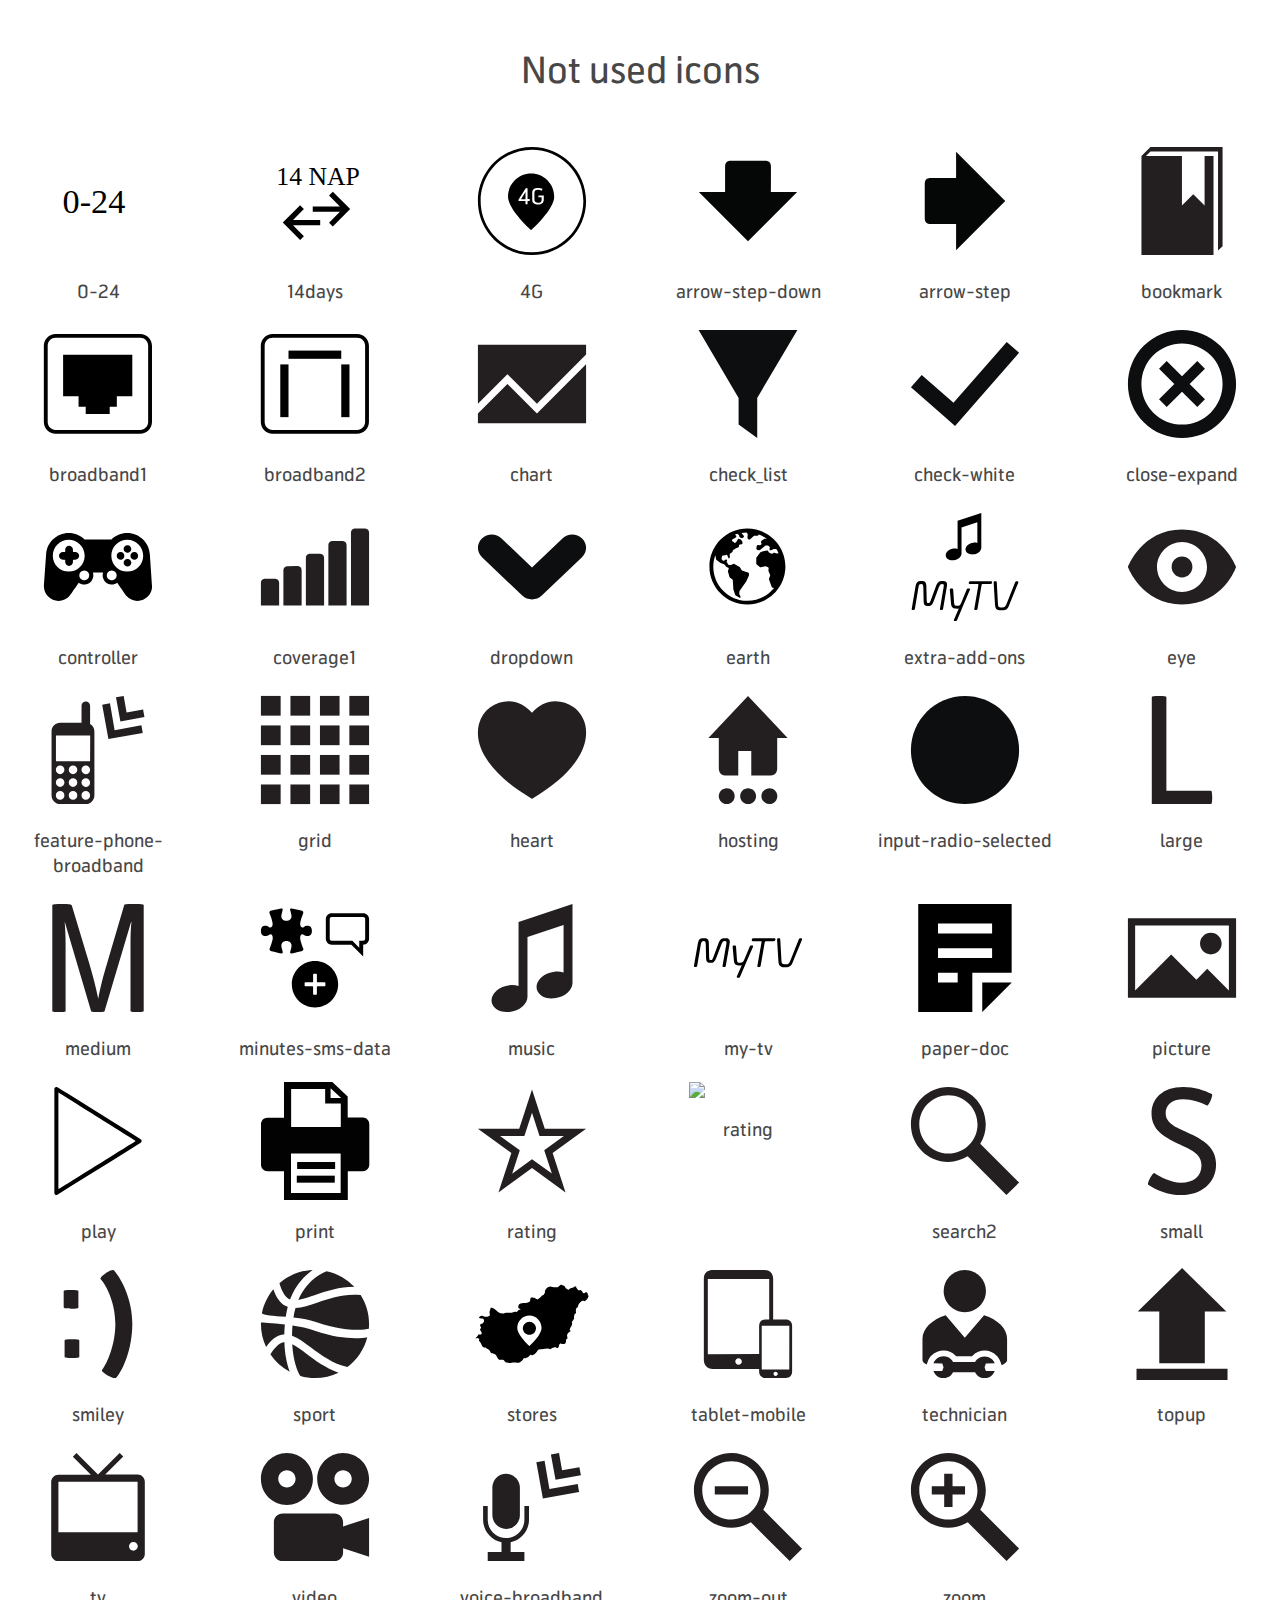
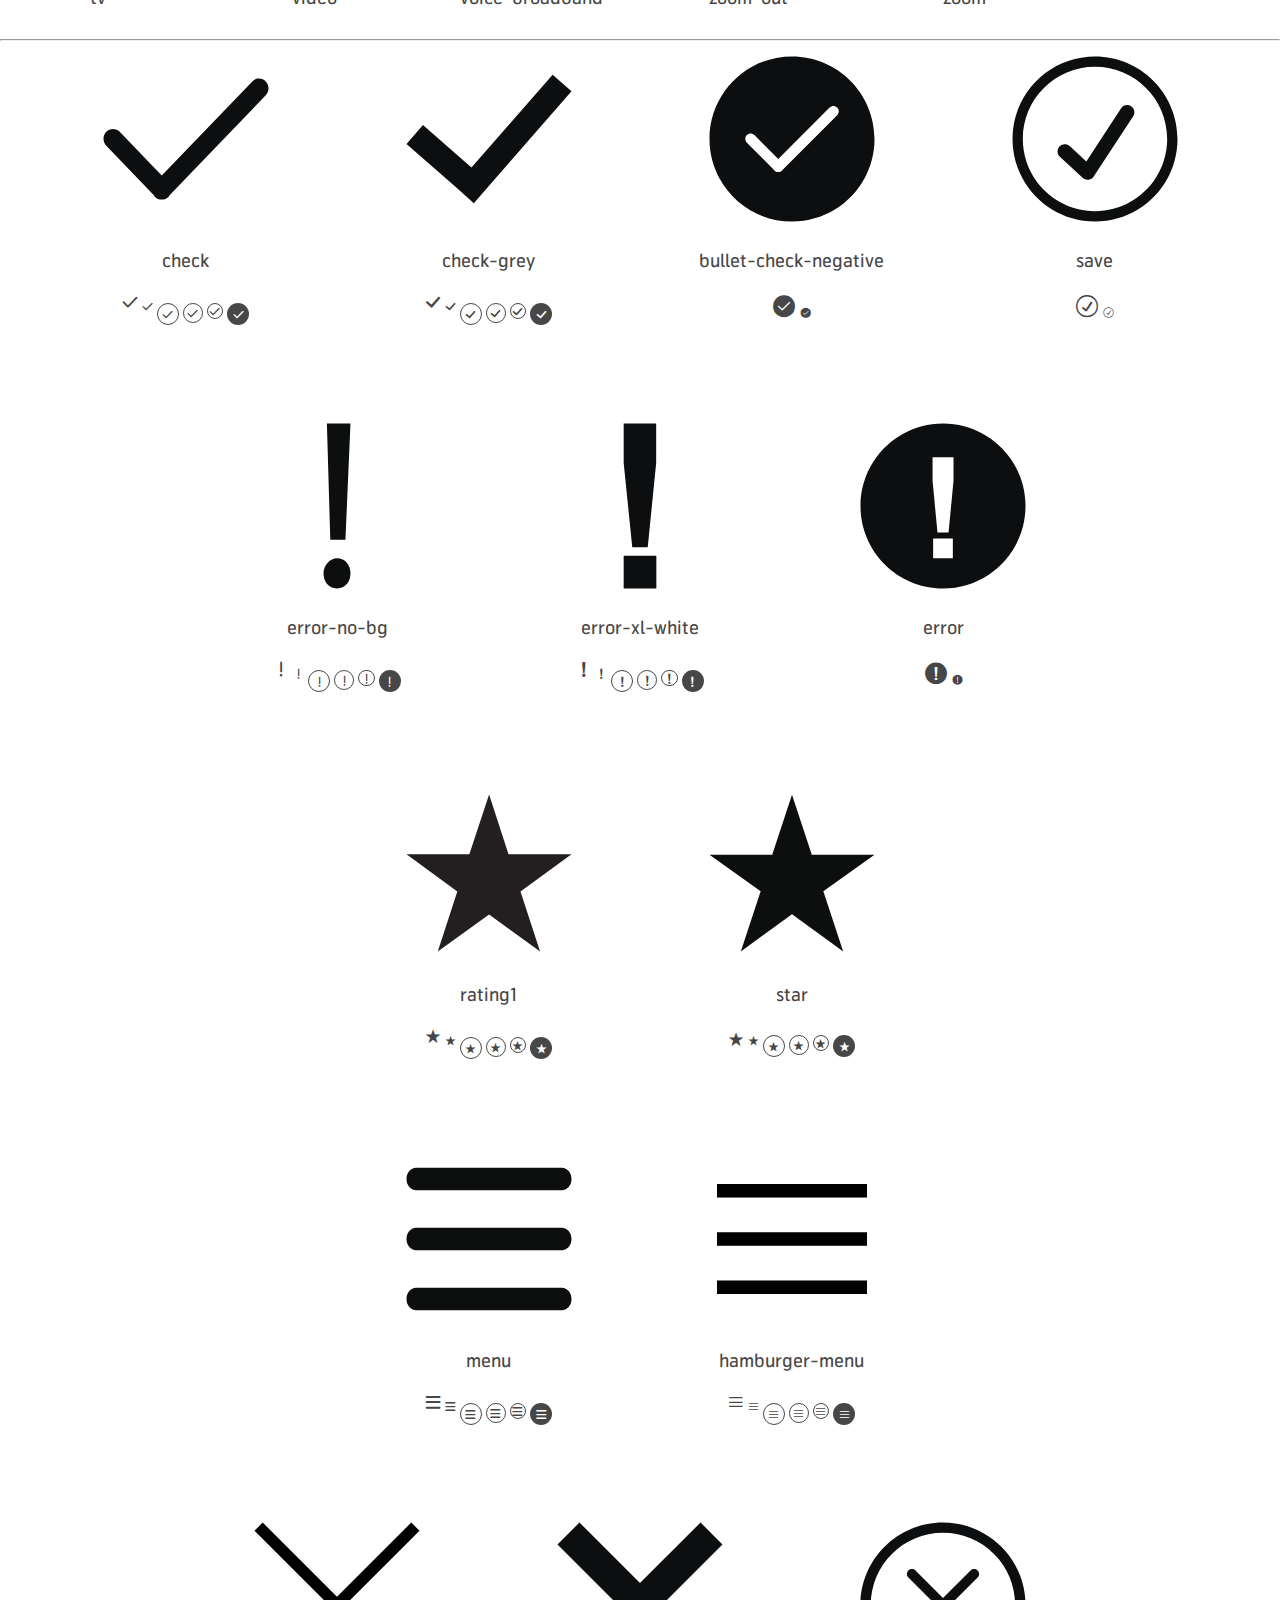
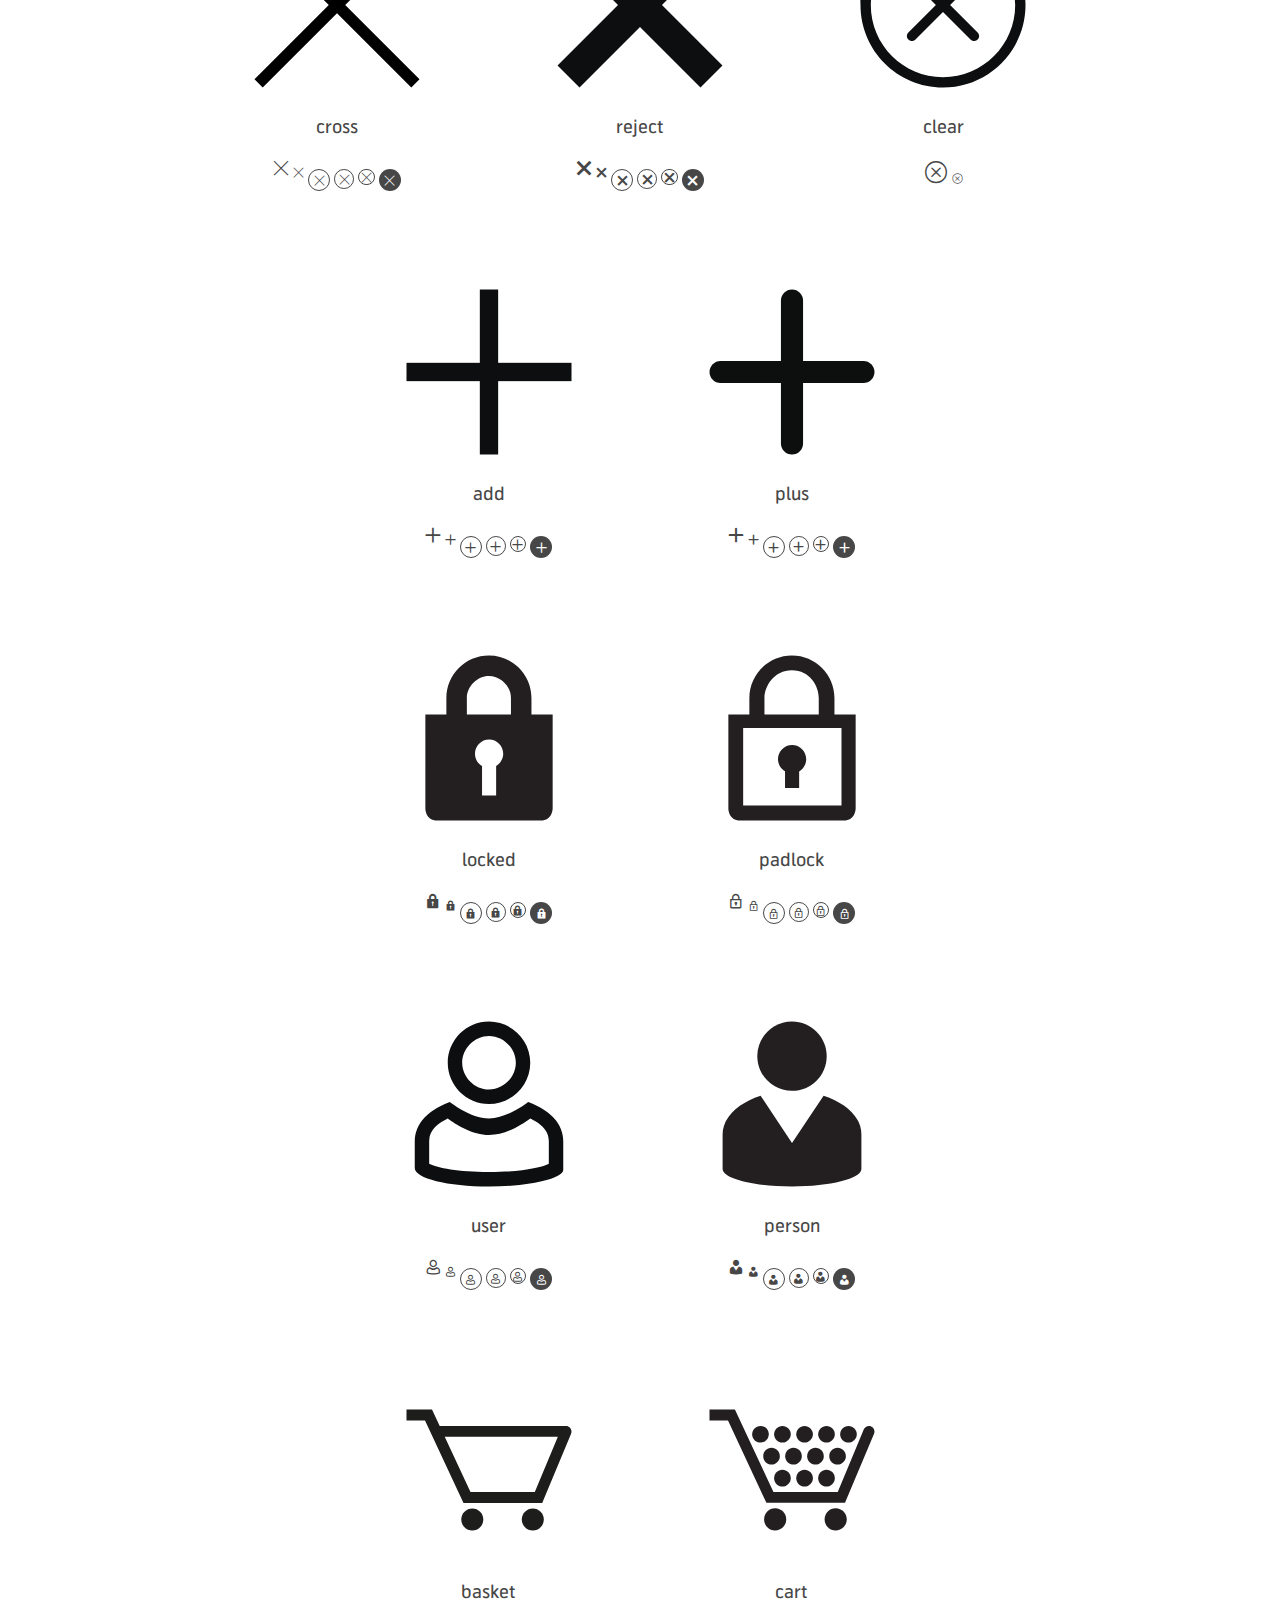
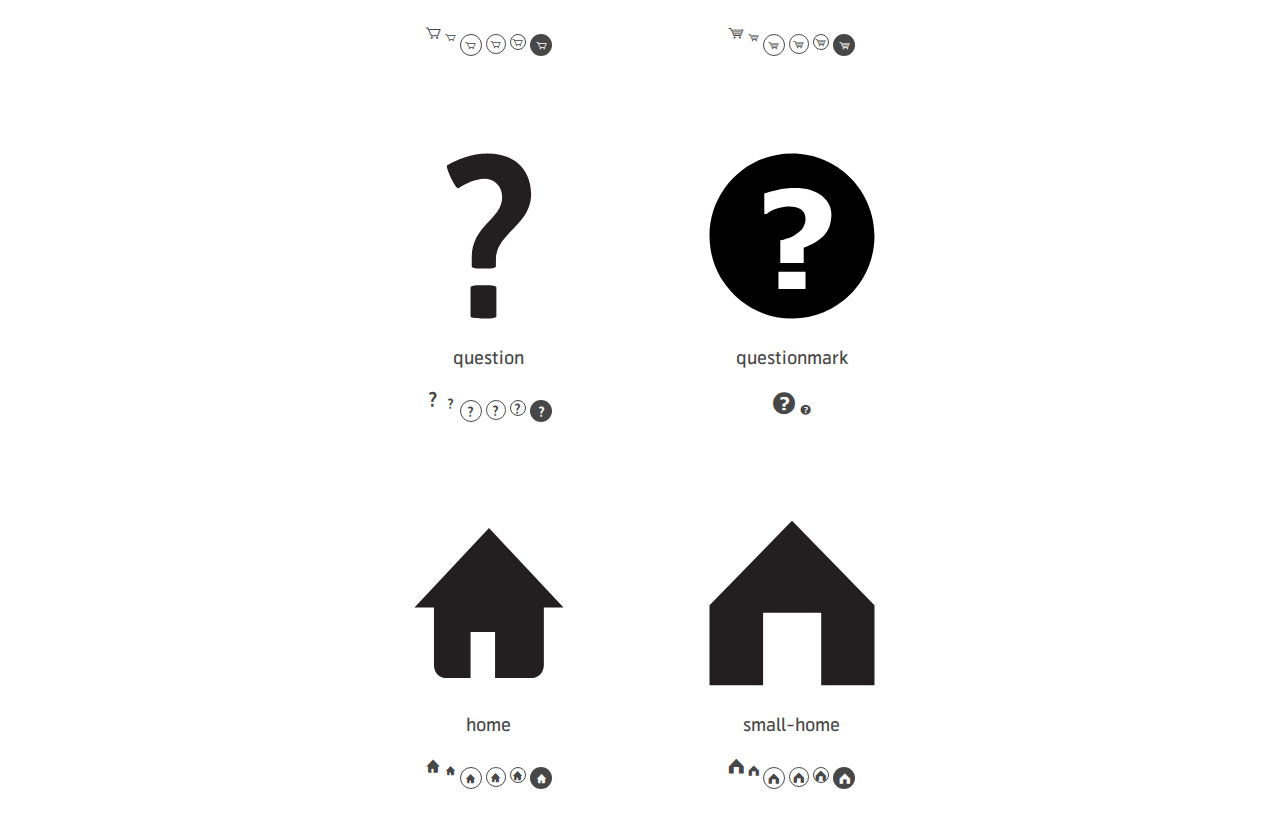
==== index.html @ a91705e6 "2" ====
<!DOCTYPE html>
<html>
<head>
	<meta http-equiv="Content-Type" content="text/html; charset=utf-8" />
	<title>icons</title>
	<meta name="viewport" content="width=device-width, initial-scale=1, maximum-scale=1, minimum-scale=1" />
	<link type="text/css" rel="stylesheet" href="css/main.css"/>
	<link type="text/css" rel="stylesheet" href="css/all.css"/>
</head>
<body class="icons-demo">
<h2 class="text--center leader--section trailer--section text-size--36">Not used icons</h2>
<div class="grid-row">
	<div class="col-md-2">
		<img src="legacy-icons/0-24.svg">
		<p>0-24</p>
	</div>
	<div class="col-md-2">
		<img src="legacy-icons/14days.svg">
		<p>14days</p>
	</div>
	<div class="col-md-2">
		<img src="legacy-icons/4G.svg">
		<p>4G</p>
	</div>
	<div class="col-md-2">
		<img src="legacy-icons/arrow-step-down.svg">
		<p>arrow-step-down</p>
	</div>
	<div class="col-md-2">
		<img src="legacy-icons/arrow-step.svg">
		<p>arrow-step</p>
	</div>
	<div class="col-md-2">
		<img src="legacy-icons/bookmark.svg">
		<p>bookmark</p>
	</div>
	<div class="col-md-2">
		<img src="legacy-icons/broadband1.svg">
		<p>broadband1</p>
	</div>
	<div class="col-md-2">
		<img src="legacy-icons/broadband2.svg">
		<p>broadband2</p>
	</div>
	<div class="col-md-2">
		<img src="legacy-icons/chart.svg">
		<p>chart</p>
	</div>
	<div class="col-md-2">
		<img src="legacy-icons/check_list.svg">
		<p>check_list</p>
	</div>
	<div class="col-md-2">
		<img src="legacy-icons/check-white.svg">
		<p>check-white</p>
	</div>
	<div class="col-md-2">
		<img src="legacy-icons/close-expand.svg">
		<p>close-expand</p>
	</div>
	<div class="col-md-2">
		<img src="legacy-icons/controller.svg">
		<p>controller</p>
	</div>
	<div class="col-md-2">
		<img src="legacy-icons/coverage1.svg">
		<p>coverage1</p>
	</div>
	<div class="col-md-2">
		<img src="legacy-icons/dropdown.svg">
		<p>dropdown</p>
	</div>
	<div class="col-md-2">
		<img src="legacy-icons/earth.svg">
		<p>earth</p>
	</div>
	<div class="col-md-2">
		<img src="legacy-icons/extra-add-ons.svg">
		<p>extra-add-ons</p>
	</div>
	<div class="col-md-2">
		<img src="legacy-icons/eye.svg">
		<p>eye</p>
	</div>
	<div class="col-md-2">
		<img src="legacy-icons/feature-phone-broadband.svg">
		<p>feature-phone-broadband</p>
	</div>
	<div class="col-md-2">
		<img src="legacy-icons/grid.svg">
		<p>grid</p>
	</div>
	<div class="col-md-2">
		<img src="legacy-icons/heart.svg">
		<p>heart</p>
	</div>
	<div class="col-md-2">
		<img src="legacy-icons/hosting.svg">
		<p>hosting</p>
	</div>
	<div class="col-md-2">
		<img src="legacy-icons/input-radio-selected.svg">
		<p>input-radio-selected</p>
	</div>
	<div class="col-md-2">
		<img src="legacy-icons/large.svg">
		<p>large</p>
	</div>
	<div class="col-md-2">
		<img src="legacy-icons/medium.svg">
		<p>medium</p>
	</div>
	<div class="col-md-2">
		<img src="legacy-icons/minutes-sms-data.svg">
		<p>minutes-sms-data</p>
	</div>
	<div class="col-md-2">
		<img src="legacy-icons/music.svg">
		<p>music</p>
	</div>
	<div class="col-md-2">
		<img src="legacy-icons/my-tv.svg">
		<p>my-tv</p>
	</div>
	<div class="col-md-2">
		<img src="legacy-icons/paper-doc.svg">
		<p>paper-doc</p>
	</div>
	<div class="col-md-2">
		<img src="legacy-icons/picture.svg">
		<p>picture</p>
	</div>
	<div class="col-md-2">
		<img src="legacy-icons/play.svg">
		<p>play</p>
	</div>
	<div class="col-md-2">
		<img src="legacy-icons/print.svg">
		<p>print</p>
	</div>
	<div class="col-md-2">
		<img src="legacy-icons/rating.svg">
		<p>rating</p>
	</div>
	<div class="col-md-2">
		<img src="legacy-icons/rating1.svg">
		<p>rating</p>
	</div>
	<div class="col-md-2">
		<img src="legacy-icons/search2.svg">
		<p>search2</p>
	</div>
	<div class="col-md-2">
		<img src="legacy-icons/small.svg">
		<p>small</p>
	</div>
	<div class="col-md-2">
		<img src="legacy-icons/smiley.svg">
		<p>smiley</p>
	</div>
	<div class="col-md-2">
		<img src="legacy-icons/sport.svg">
		<p>sport</p>
	</div>
	<div class="col-md-2">
		<img src="legacy-icons/stores.svg">
		<p>stores</p>
	</div>
	<div class="col-md-2">
		<img src="legacy-icons/tablet-mobile.svg">
		<p>tablet-mobile</p>
	</div>
	<div class="col-md-2">
		<img src="legacy-icons/technician.svg">
		<p>technician</p>
	</div>
	<div class="col-md-2">
		<img src="legacy-icons/topup.svg">
		<p>topup</p>
	</div>
	<div class="col-md-2">
		<img src="legacy-icons/tv.svg">
		<p>tv</p>
	</div>
	<div class="col-md-2">
		<img src="legacy-icons/video.svg">
		<p>video</p>
	</div>
	<div class="col-md-2">
		<img src="legacy-icons/voice-broadband.svg">
		<p>voice-broadband</p>
	</div>
	<div class="col-md-2">
		<img src="legacy-icons/zoom-out.svg">
		<p>zoom-out</p>
	</div>
	<div class="col-md-2">
		<img src="legacy-icons/zoom.svg">
		<p>zoom</p>
	</div>
</div>
</div>
<hr>
	<div class="row">
		<div class="col">
			<img src="images/check.svg">
			<p>check</p>
			<p>
				<span class="icon icon-check text-size--16 trailer--small inline-block"></span>
				<span class="icon icon-check text-size--11 trailer--small inline-block"></span>
				<span class="icon icon-check circle-outline border-width-1 circle-outline text-size--11 trailer--small inline-block"></span>
				<span class="icon icon-check circle-outline border-width-1 circle-outline--middle text-size--11 trailer--small inline-block"></span>
				<span class="icon icon-check circle-outline border-width-1 circle-outline--small text-size--11 trailer--small inline-block"></span>
				<span class="icon icon-check gray-dark circle-background color-white text-size--11 trailer--small inline-block"></span>
			</p>
		</div>
		<div class="col">
			<img src="images/check-grey.svg">
			<p>check-grey</p>
			<p>
				<span class="icon icon-check-grey text-size--16 trailer--small inline-block"></span>
				<span class="icon icon-check-grey text-size--11 trailer--small inline-block"></span>
				<span class="icon icon-check-grey circle-outline border-width-1 circle-outline text-size--11 trailer--small inline-block"></span>
				<span class="icon icon-check-grey circle-outline border-width-1 circle-outline--middle text-size--11 trailer--small inline-block"></span>
				<span class="icon icon-check-grey circle-outline border-width-1 circle-outline--small text-size--11 trailer--small inline-block"></span>
				<span class="icon icon-check-grey gray-dark circle-background color-white text-size--11 trailer--small inline-block"></span>
			</p>
		</div>
		<div class="col">
			<img src="images/bullet-check-negative.svg">
			<p>bullet-check-negative</p>
			<p>
				<span class="icon icon-bullet-check-negative text-size--24 trailer--small inline-block"></span>
				<span class="icon icon-bullet-check-negative text-size--11 trailer--small inline-block"></span>
			</p>
		</div>
		<div class="col">
			<img src="images/save.svg">
			<p>save</p>
			<p>
				<span class="icon icon-save text-size--24 trailer--small inline-block"></span>
				<span class="icon icon-save text-size--11 trailer--small inline-block"></span>
			</p>
		</div>
	</div>
	<div class="row">
		<div class="col">
			<img src="images/error-no-bg.svg">
			<p>error-no-bg</p>
			<p>
				<span class="icon icon-error-no-bg text-size--16 trailer--small inline-block"></span>
				<span class="icon icon-error-no-bg text-size--11 trailer--small inline-block"></span>
				<span class="icon icon-error-no-bg circle-outline border-width-1 circle-outline text-size--11 trailer--small inline-block"></span>
				<span class="icon icon-error-no-bg circle-outline border-width-1 circle-outline--middle text-size--11 trailer--small inline-block"></span>
				<span class="icon icon-error-no-bg circle-outline border-width-1 circle-outline--small text-size--11 trailer--small inline-block"></span>
				<span class="icon icon-error-no-bg gray-dark circle-background color-white text-size--11 trailer--small inline-block"></span>
			</p>
		</div>
		<div class="col">
			<img src="images/error-xl-white.svg">
			<p>error-xl-white</p>
			<p>
				<span class="icon icon-error-xl-white text-size--16 trailer--small inline-block"></span>
				<span class="icon icon-error-xl-white text-size--11 trailer--small inline-block"></span>
				<span class="icon icon-error-xl-white circle-outline border-width-1 circle-outline text-size--11 trailer--small inline-block"></span>
				<span class="icon icon-error-xl-white circle-outline border-width-1 circle-outline--middle text-size--11 trailer--small inline-block"></span>
				<span class="icon icon-error-xl-white circle-outline border-width-1 circle-outline--small text-size--11 trailer--small inline-block"></span>
				<span class="icon icon-error-xl-white gray-dark circle-background color-white text-size--11 trailer--small inline-block"></span>
			</p>
		</div>
		<div class="col">
			<img src="images/error.svg">
			<p>error</p>
			<p>
				<span class="icon icon-error text-size--24 trailer--small inline-block"></span>
				<span class="icon icon-error text-size--11 trailer--small inline-block"></span>
			</p>
		</div>
	</div>
	<div class="row">
		<div class="col">
			<img src="images/rating1.svg">
			<p>rating1</p>
			<p>
				<span class="icon icon-rating1 text-size--16 trailer--small inline-block"></span>
				<span class="icon icon-rating1 text-size--11 trailer--small inline-block"></span>
				<span class="icon icon-rating1 circle-outline border-width-1 circle-outline text-size--11 trailer--small inline-block"></span>
				<span class="icon icon-rating1 circle-outline border-width-1 circle-outline--middle text-size--11 trailer--small inline-block"></span>
				<span class="icon icon-rating1 circle-outline border-width-1 circle-outline--small text-size--11 trailer--small inline-block"></span>
				<span class="icon icon-rating1 gray-dark circle-background color-white text-size--11 trailer--small inline-block"></span>
			</p>
		</div>
		<div class="col">
			<img src="images/star.svg">
			<p>star</p>
			<p>
				<span class="icon icon-star text-size--16 trailer--small inline-block"></span>
				<span class="icon icon-star text-size--11 trailer--small inline-block"></span>
				<span class="icon icon-star circle-outline border-width-1 circle-outline text-size--11 trailer--small inline-block"></span>
				<span class="icon icon-star circle-outline border-width-1 circle-outline--middle text-size--11 trailer--small inline-block"></span>
				<span class="icon icon-star circle-outline border-width-1 circle-outline--small text-size--11 trailer--small inline-block"></span>
				<span class="icon icon-star gray-dark circle-background color-white text-size--11 trailer--small inline-block"></span>
			</p>
		</div>
	</div>
	<div class="row">
		<div class="col">
			<img src="images/menu.svg">
			<p>menu</p>
			<p>
				<span class="icon icon-menu text-size--16 trailer--small inline-block"></span>
				<span class="icon icon-menu text-size--11 trailer--small inline-block"></span>
				<span class="icon icon-menu circle-outline border-width-1 circle-outline text-size--11 trailer--small inline-block"></span>
				<span class="icon icon-menu circle-outline border-width-1 circle-outline--middle text-size--11 trailer--small inline-block"></span>
				<span class="icon icon-menu circle-outline border-width-1 circle-outline--small text-size--11 trailer--small inline-block"></span>
				<span class="icon icon-menu gray-dark circle-background color-white text-size--11 trailer--small inline-block"></span>
			</p>
		</div>
		<div class="col">
			<img src="images/hamburger-menu.svg">
			<p>hamburger-menu</p>
			<p>
				<span class="icon icon-hamburger-menu text-size--16 trailer--small inline-block"></span>
				<span class="icon icon-hamburger-menu text-size--11 trailer--small inline-block"></span>
				<span class="icon icon-hamburger-menu circle-outline border-width-1 circle-outline text-size--11 trailer--small inline-block"></span>
				<span class="icon icon-hamburger-menu circle-outline border-width-1 circle-outline--middle text-size--11 trailer--small inline-block"></span>
				<span class="icon icon-hamburger-menu circle-outline border-width-1 circle-outline--small text-size--11 trailer--small inline-block"></span>
				<span class="icon icon-hamburger-menu gray-dark circle-background color-white text-size--11 trailer--small inline-block"></span>
			</p>
		</div>
	</div>
	<div class="row">
		<div class="col">
			<img src="images/close-cross.svg">
			<p>cross</p>
			<p>
				<span class="icon icon-close-cross text-size--16 trailer--small inline-block"></span>
				<span class="icon icon-close-cross text-size--11 trailer--small inline-block"></span>
				<span class="icon icon-close-cross circle-outline border-width-1 circle-outline text-size--11 trailer--small inline-block"></span>
				<span class="icon icon-close-cross circle-outline border-width-1 circle-outline--middle text-size--11 trailer--small inline-block"></span>
				<span class="icon icon-close-cross circle-outline border-width-1 circle-outline--small text-size--11 trailer--small inline-block"></span>
				<span class="icon icon-close-cross gray-dark circle-background color-white text-size--11 trailer--small inline-block"></span>
			</p>
		</div>
		<div class="col">
			<img src="images/reject.svg">
			<p>reject </p>
			<p>
				<span class="icon icon-reject text-size--16 trailer--small inline-block"></span>
				<span class="icon icon-reject text-size--11 trailer--small inline-block"></span>
				<span class="icon icon-reject circle-outline border-width-1 circle-outline text-size--11 trailer--small inline-block"></span>
				<span class="icon icon-reject circle-outline border-width-1 circle-outline--middle text-size--11 trailer--small inline-block"></span>
				<span class="icon icon-reject circle-outline border-width-1 circle-outline--small text-size--11 trailer--small inline-block"></span>
				<span class="icon icon-reject gray-dark circle-background color-white text-size--11 trailer--small inline-block"></span>
			</p>
		</div>
		<div class="col">
			<img src="images/clear.svg">
			<p>clear</p>
			<p>
				<span class="icon icon-clear text-size--24 trailer--small inline-block"></span>
				<span class="icon icon-clear text-size--11 trailer--small inline-block"></span>
			</p>
		</div>
	</div>
	<div class="row">
		<div class="col">
			<img src="images/add.svg">
			<p>add</p>
			<p>
				<span class="icon icon-add text-size--16 trailer--small inline-block"></span>
				<span class="icon icon-add text-size--11 trailer--small inline-block"></span>
				<span class="icon icon-add circle-outline border-width-1 circle-outline text-size--11 trailer--small inline-block"></span>
				<span class="icon icon-add circle-outline border-width-1 circle-outline--middle text-size--11 trailer--small inline-block"></span>
				<span class="icon icon-add circle-outline border-width-1 circle-outline--small text-size--11 trailer--small inline-block"></span>
				<span class="icon icon-add gray-dark circle-background color-white text-size--11 trailer--small inline-block"></span>
			</p>
		</div>
		<div class="col">
			<img src="images/plus.svg">
			<p>plus</p>
			<p>
				<span class="icon icon-plus text-size--16 trailer--small inline-block"></span>
				<span class="icon icon-plus text-size--11 trailer--small inline-block"></span>
				<span class="icon icon-plus circle-outline border-width-1 circle-outline text-size--11 trailer--small inline-block"></span>
				<span class="icon icon-plus circle-outline border-width-1 circle-outline--middle text-size--11 trailer--small inline-block"></span>
				<span class="icon icon-plus circle-outline border-width-1 circle-outline--small text-size--11 trailer--small inline-block"></span>
				<span class="icon icon-plus gray-dark circle-background color-white text-size--11 trailer--small inline-block"></span>
			</p>
		</div>
	</div>
	<div class="row">
		<div class="col">
			<img src="images/locked.svg">
			<p>locked</p>
			<p>
				<span class="icon icon-locked text-size--16 trailer--small inline-block"></span>
				<span class="icon icon-locked text-size--11 trailer--small inline-block"></span>
				<span class="icon icon-locked circle-outline border-width-1 circle-outline text-size--11 trailer--small inline-block"></span>
				<span class="icon icon-locked circle-outline border-width-1 circle-outline--middle text-size--11 trailer--small inline-block"></span>
				<span class="icon icon-locked circle-outline border-width-1 circle-outline--small text-size--11 trailer--small inline-block"></span>
				<span class="icon icon-locked gray-dark circle-background color-white text-size--11 trailer--small inline-block"></span>
			</p>
		</div>
		<div class="col">
			<img src="images/padlock.svg">
			<p>padlock</p>
			<p>
				<span class="icon icon-padlock text-size--16 trailer--small inline-block"></span>
				<span class="icon icon-padlock text-size--11 trailer--small inline-block"></span>
				<span class="icon icon-padlock circle-outline border-width-1 circle-outline text-size--11 trailer--small inline-block"></span>
				<span class="icon icon-padlock circle-outline border-width-1 circle-outline--middle text-size--11 trailer--small inline-block"></span>
				<span class="icon icon-padlock circle-outline border-width-1 circle-outline--small text-size--11 trailer--small inline-block"></span>
				<span class="icon icon-padlock gray-dark circle-background color-white text-size--11 trailer--small inline-block"></span>
			</p>
		</div>
	</div>
	<div class="row">
		<div class="col">
			<img src="images/user.svg">
			<p>user</p>
			<p>
				<span class="icon icon-user text-size--16 trailer--small inline-block"></span>
				<span class="icon icon-user text-size--11 trailer--small inline-block"></span>
				<span class="icon icon-user circle-outline border-width-1 circle-outline text-size--11 trailer--small inline-block"></span>
				<span class="icon icon-user circle-outline border-width-1 circle-outline--middle text-size--11 trailer--small inline-block"></span>
				<span class="icon icon-user circle-outline border-width-1 circle-outline--small text-size--11 trailer--small inline-block"></span>
				<span class="icon icon-user gray-dark circle-background color-white text-size--11 trailer--small inline-block"></span>
			</p>
		</div>
		<div class="col">
			<img src="images/person.svg">
			<p>person</p>
			<p>
				<span class="icon icon-person text-size--16 trailer--small inline-block"></span>
				<span class="icon icon-person text-size--11 trailer--small inline-block"></span>
				<span class="icon icon-person circle-outline border-width-1 circle-outline text-size--11 trailer--small inline-block"></span>
				<span class="icon icon-person circle-outline border-width-1 circle-outline--middle text-size--11 trailer--small inline-block"></span>
				<span class="icon icon-person circle-outline border-width-1 circle-outline--small text-size--11 trailer--small inline-block"></span>
				<span class="icon icon-person gray-dark circle-background color-white text-size--11 trailer--small inline-block"></span>
			</p>
		</div>
	</div>
	<div class="row">
		<div class="col">
			<img src="images/basket.svg">
			<p>basket</p>
			<p>
				<span class="icon icon-basket text-size--16 trailer--small inline-block"></span>
				<span class="icon icon-basket text-size--11 trailer--small inline-block"></span>
				<span class="icon icon-basket circle-outline border-width-1 circle-outline text-size--11 trailer--small inline-block"></span>
				<span class="icon icon-basket circle-outline border-width-1 circle-outline--middle text-size--11 trailer--small inline-block"></span>
				<span class="icon icon-basket circle-outline border-width-1 circle-outline--small text-size--11 trailer--small inline-block"></span>
				<span class="icon icon-basket gray-dark circle-background color-white text-size--11 trailer--small inline-block"></span>
			</p>
		</div>
		<div class="col">
			<img src="images/cart.svg">
			<p>cart</p>
			<p>
				<span class="icon icon-cart text-size--16 trailer--small inline-block"></span>
				<span class="icon icon-cart text-size--11 trailer--small inline-block"></span>
				<span class="icon icon-cart circle-outline border-width-1 circle-outline text-size--11 trailer--small inline-block"></span>
				<span class="icon icon-cart circle-outline border-width-1 circle-outline--middle text-size--11 trailer--small inline-block"></span>
				<span class="icon icon-cart circle-outline border-width-1 circle-outline--small text-size--11 trailer--small inline-block"></span>
				<span class="icon icon-cart gray-dark circle-background color-white text-size--11 trailer--small inline-block"></span>
			</p>
		</div>
	</div>
	<div class="row">
		<div class="col">
			<img src="images/question.svg">
			<p>question</p>
			<p>
				<span class="icon icon-question text-size--16 trailer--small inline-block"></span>
				<span class="icon icon-question text-size--11 trailer--small inline-block"></span>
				<span class="icon icon-question circle-outline border-width-1 circle-outline text-size--11 trailer--small inline-block"></span>
				<span class="icon icon-question circle-outline border-width-1 circle-outline--middle text-size--11 trailer--small inline-block"></span>
				<span class="icon icon-question circle-outline border-width-1 circle-outline--small text-size--11 trailer--small inline-block"></span>
				<span class="icon icon-question gray-dark circle-background color-white text-size--11 trailer--small inline-block"></span>
			</p>
		</div>
		<div class="col">
			<img src="images/questionmark.svg">
			<p>questionmark</p>
			<p>
				<span class="icon icon-questionmark text-size--24 trailer--small inline-block"></span>
				<span class="icon icon-questionmark text-size--11 trailer--small inline-block"></span>
			</p>
		</div>
	</div>
	<div class="row">
		<div class="col">
			<img src="images/home.svg">
			<p>home</p>
			<p>
				<span class="icon icon-home text-size--16 trailer--small inline-block"></span>
				<span class="icon icon-home text-size--11 trailer--small inline-block"></span>
				<span class="icon icon-home circle-outline border-width-1 circle-outline text-size--11 trailer--small inline-block"></span>
				<span class="icon icon-home circle-outline border-width-1 circle-outline--middle text-size--11 trailer--small inline-block"></span>
				<span class="icon icon-home circle-outline border-width-1 circle-outline--small text-size--11 trailer--small inline-block"></span>
				<span class="icon icon-home gray-dark circle-background color-white text-size--11 trailer--small inline-block"></span>
			</p>
		</div>
		<div class="col">
			<img src="images/small-home.svg">
			<p>small-home</p>
			<p>
				<span class="icon icon-small-home text-size--16 trailer--small inline-block"></span>
				<span class="icon icon-small-home text-size--11 trailer--small inline-block"></span>
				<span class="icon icon-small-home circle-outline border-width-1 circle-outline text-size--11 trailer--small inline-block"></span>
				<span class="icon icon-small-home circle-outline border-width-1 circle-outline--middle text-size--11 trailer--small inline-block"></span>
				<span class="icon icon-small-home circle-outline border-width-1 circle-outline--small text-size--11 trailer--small inline-block"></span>
				<span class="icon icon-small-home gray-dark circle-background color-white text-size--11 trailer--small inline-block"></span>
			</p>
		</div>
	</div>
	<div class="container">


</body>
</html>
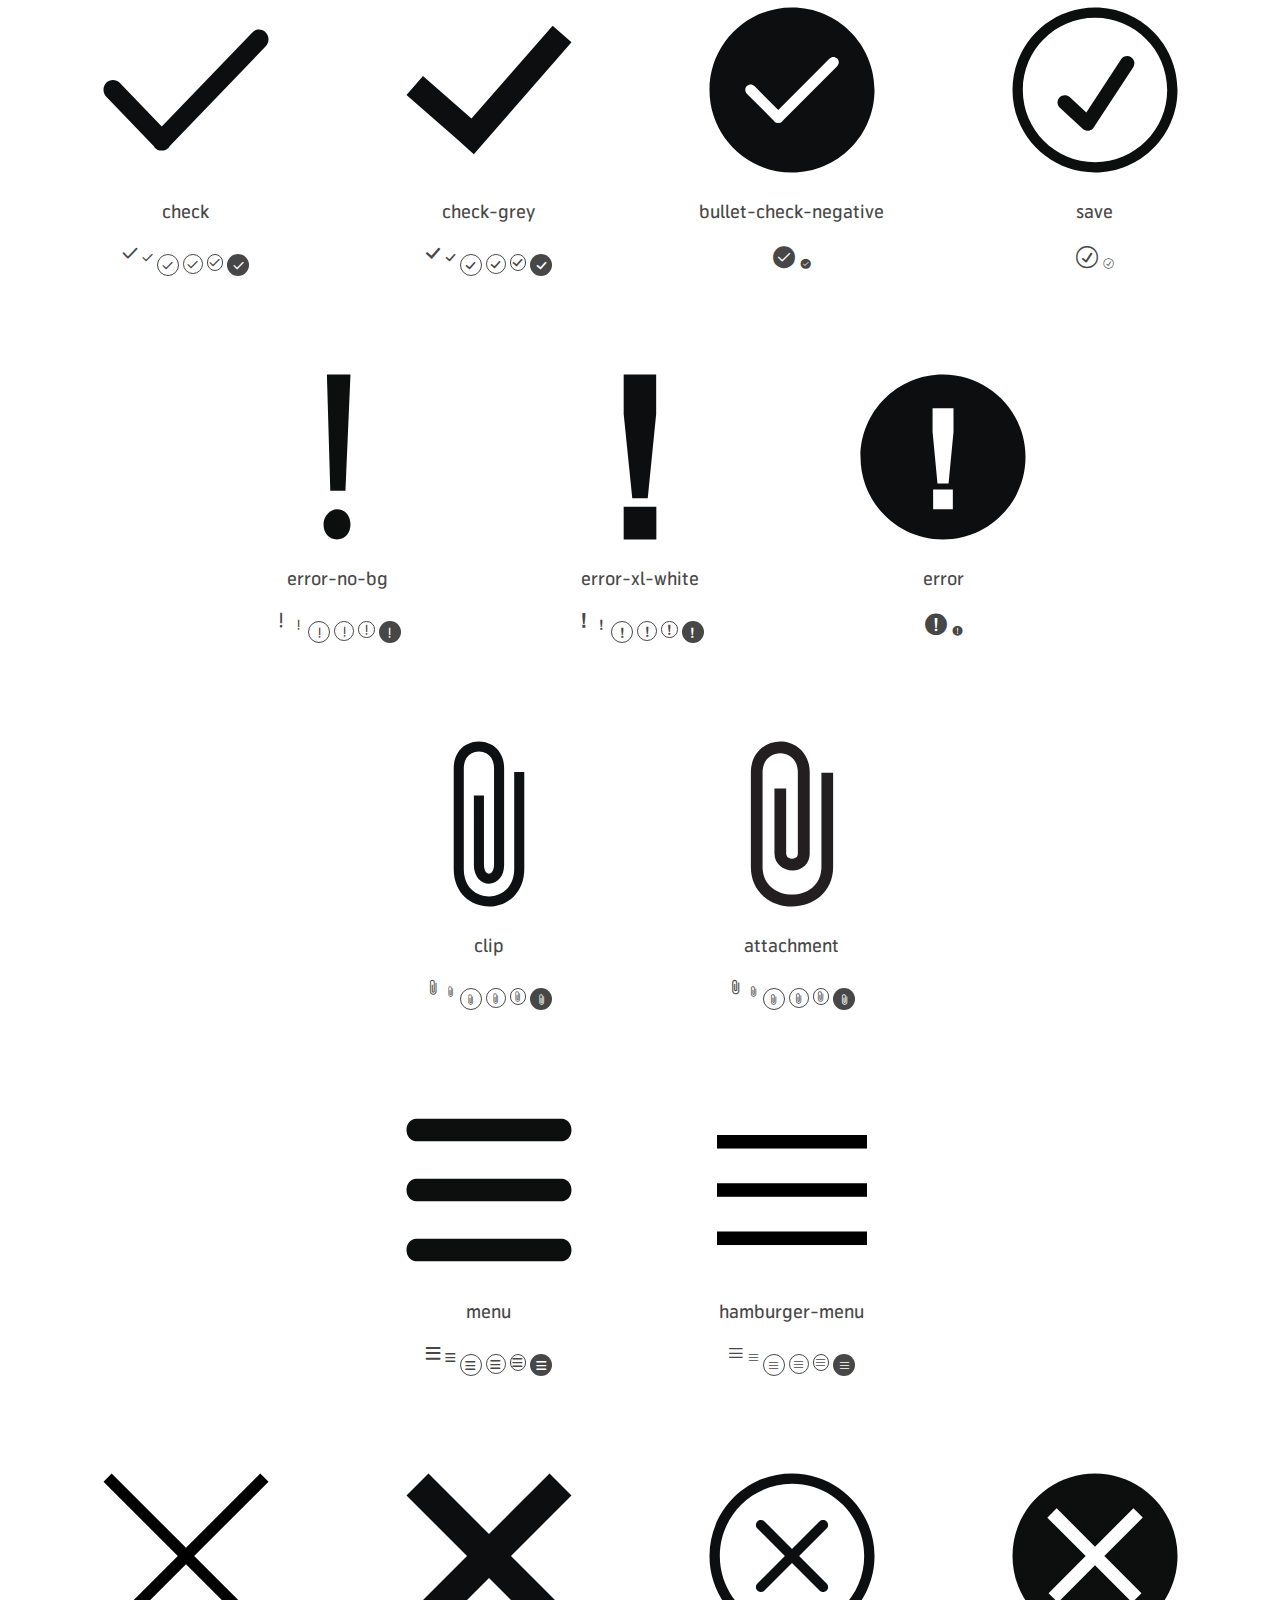
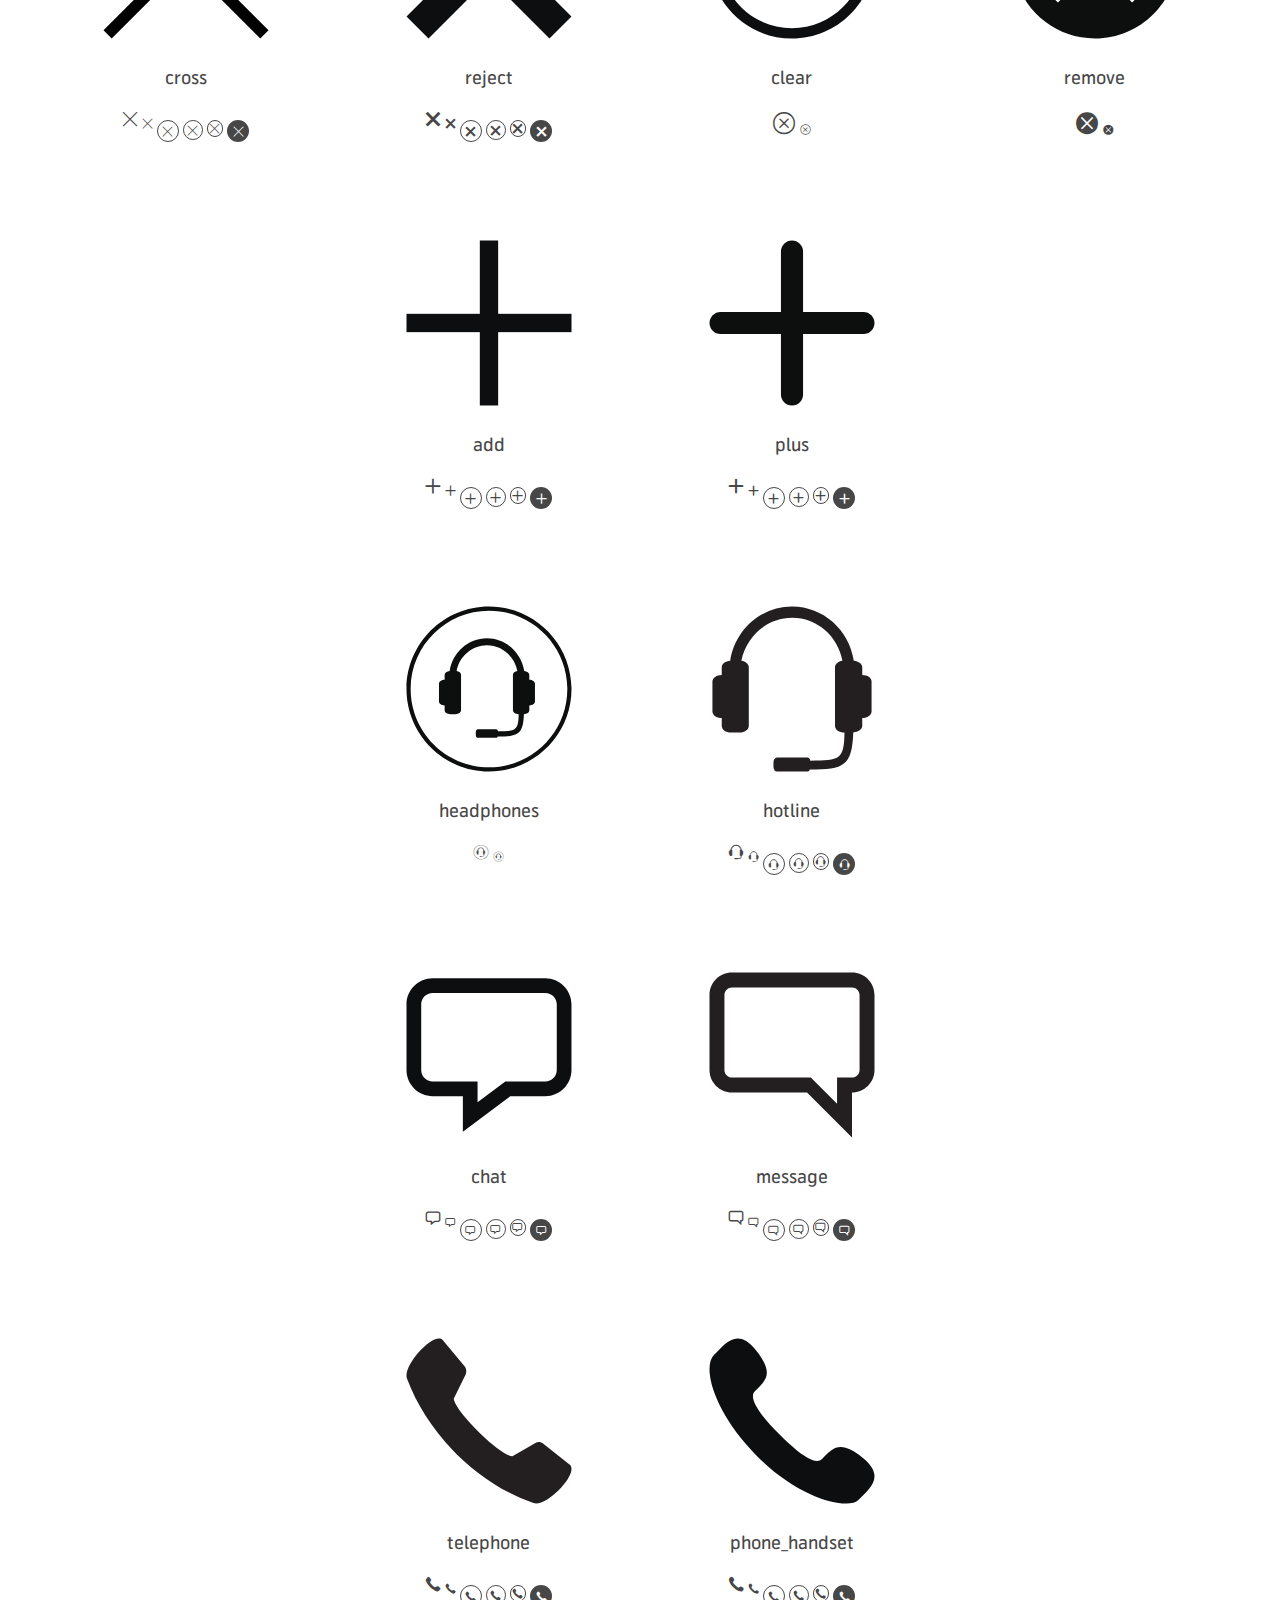
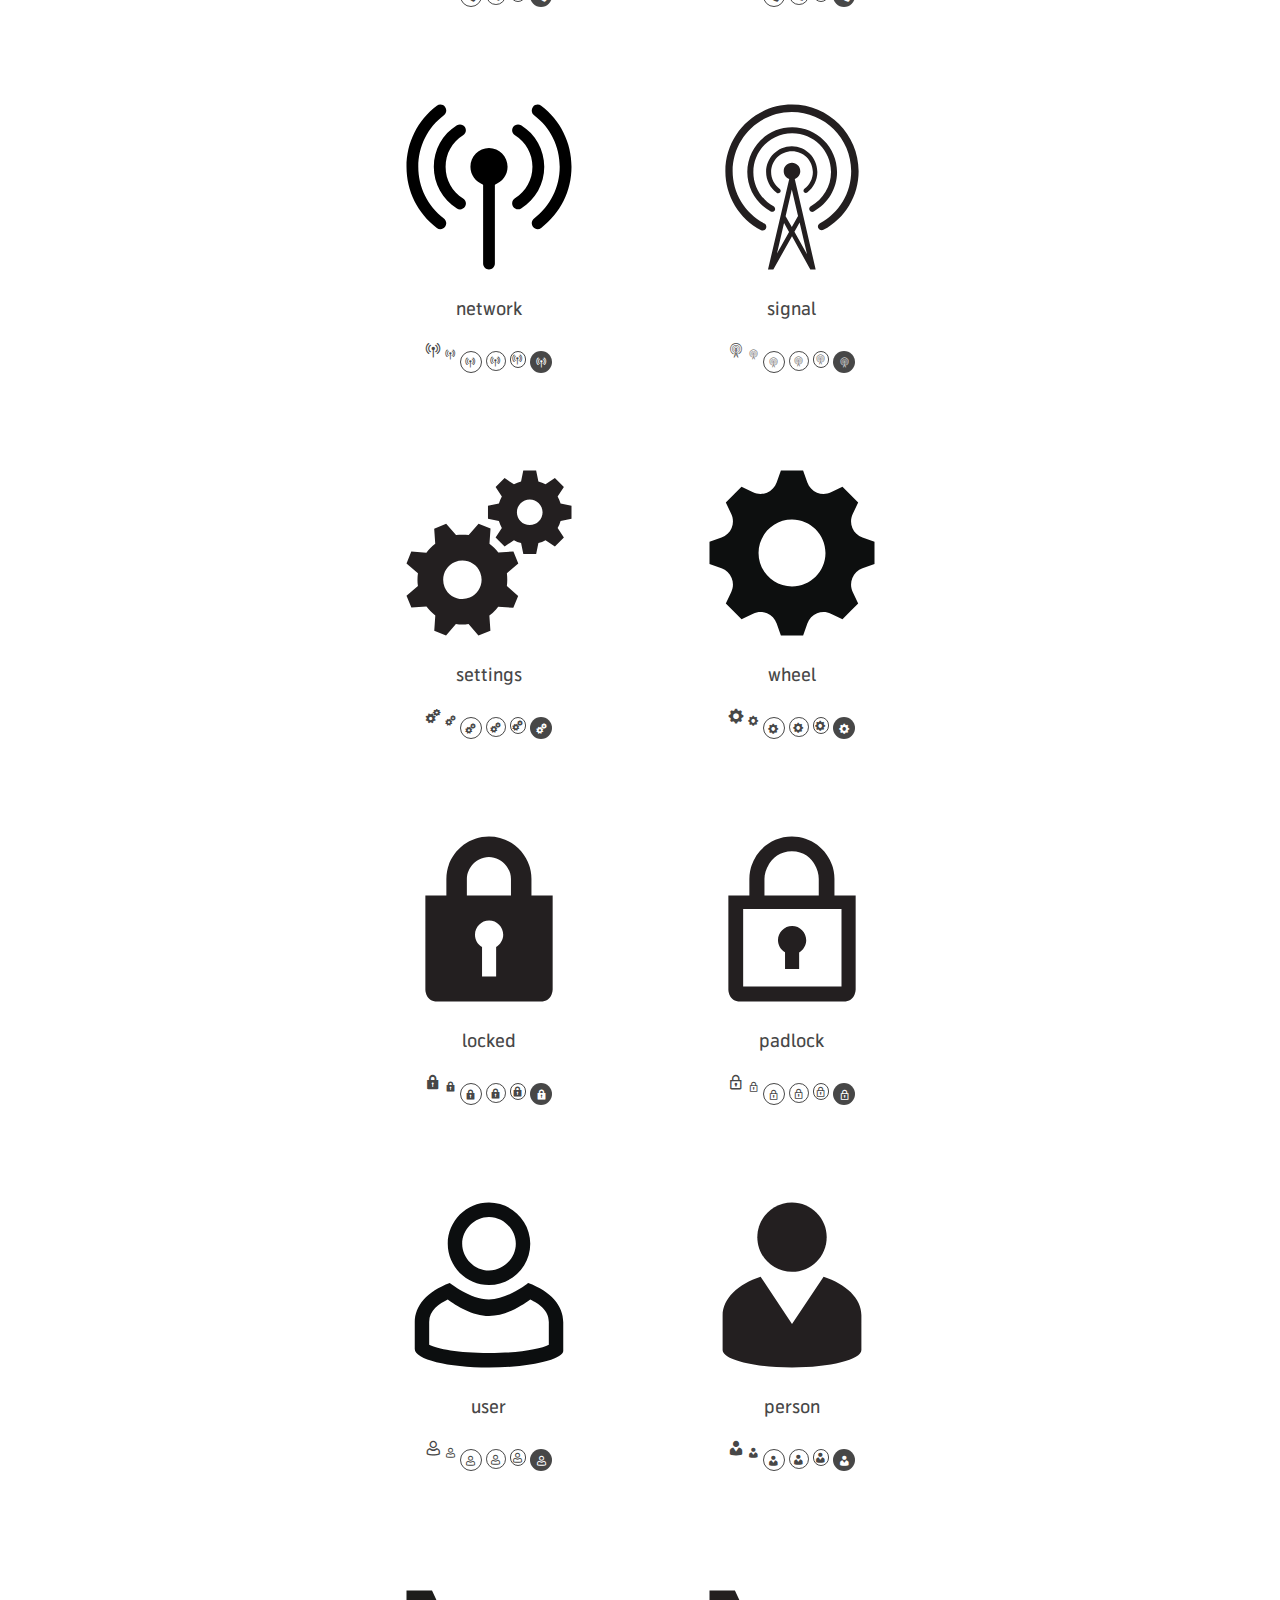
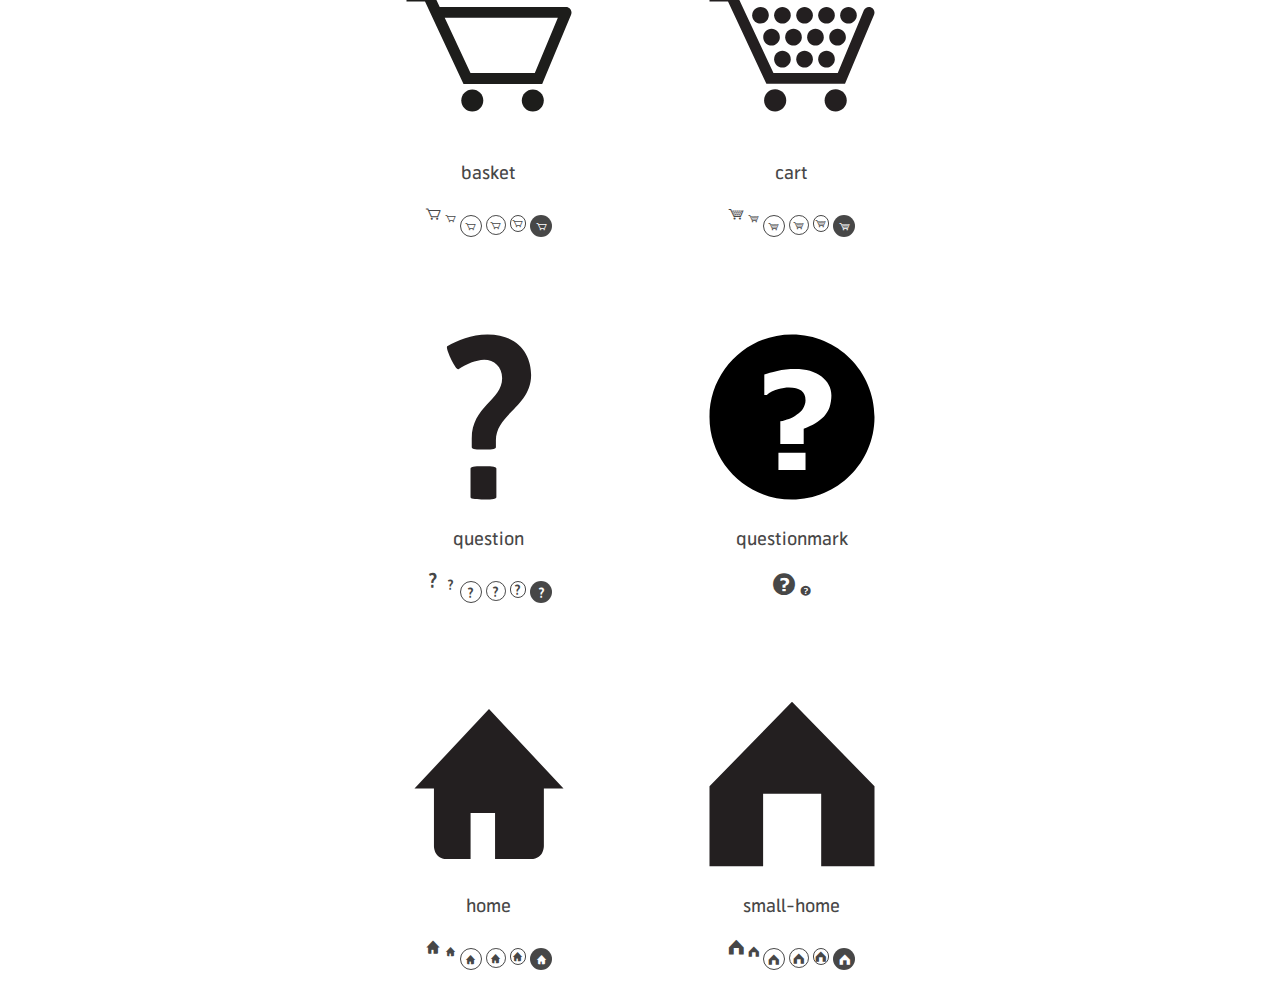
==== commit 5c30a1e3: "d" ====
--- a/index.html
+++ b/index.html
@@ -8,7 +8,8 @@
 	<link type="text/css" rel="stylesheet" href="css/all.css"/>
 </head>
 <body class="icons-demo">
-<h2 class="text--center leader--section trailer--section text-size--36">Not used icons</h2>
+<div class="container">
+<!--<h2 class="text&#45;&#45;center leader&#45;&#45;section trailer&#45;&#45;section text-size&#45;&#45;36">Not used icons</h2>
 <div class="grid-row">
 	<div class="col-md-2">
 		<img src="legacy-icons/0-24.svg">
@@ -198,9 +199,8 @@
 		<img src="legacy-icons/zoom.svg">
 		<p>zoom</p>
 	</div>
+</div>-->
 </div>
-</div>
-<hr>
 	<div class="row">
 		<div class="col">
 			<img src="images/check.svg">
@@ -279,27 +279,27 @@
 	</div>
 	<div class="row">
 		<div class="col">
-			<img src="images/rating1.svg">
-			<p>rating1</p>
-			<p>
-				<span class="icon icon-rating1 text-size--16 trailer--small inline-block"></span>
-				<span class="icon icon-rating1 text-size--11 trailer--small inline-block"></span>
-				<span class="icon icon-rating1 circle-outline border-width-1 circle-outline text-size--11 trailer--small inline-block"></span>
-				<span class="icon icon-rating1 circle-outline border-width-1 circle-outline--middle text-size--11 trailer--small inline-block"></span>
-				<span class="icon icon-rating1 circle-outline border-width-1 circle-outline--small text-size--11 trailer--small inline-block"></span>
-				<span class="icon icon-rating1 gray-dark circle-background color-white text-size--11 trailer--small inline-block"></span>
-			</p>
-		</div>
-		<div class="col">
-			<img src="images/star.svg">
-			<p>star</p>
-			<p>
-				<span class="icon icon-star text-size--16 trailer--small inline-block"></span>
-				<span class="icon icon-star text-size--11 trailer--small inline-block"></span>
-				<span class="icon icon-star circle-outline border-width-1 circle-outline text-size--11 trailer--small inline-block"></span>
-				<span class="icon icon-star circle-outline border-width-1 circle-outline--middle text-size--11 trailer--small inline-block"></span>
-				<span class="icon icon-star circle-outline border-width-1 circle-outline--small text-size--11 trailer--small inline-block"></span>
-				<span class="icon icon-star gray-dark circle-background color-white text-size--11 trailer--small inline-block"></span>
+			<img src="images/clip.svg">
+			<p>clip</p>
+			<p>
+				<span class="icon icon-clip text-size--16 trailer--small inline-block"></span>
+				<span class="icon icon-clip text-size--11 trailer--small inline-block"></span>
+				<span class="icon icon-clip circle-outline border-width-1 circle-outline text-size--11 trailer--small inline-block"></span>
+				<span class="icon icon-clip circle-outline border-width-1 circle-outline--middle text-size--11 trailer--small inline-block"></span>
+				<span class="icon icon-clip circle-outline border-width-1 circle-outline--small text-size--11 trailer--small inline-block"></span>
+				<span class="icon icon-clip gray-dark circle-background color-white text-size--11 trailer--small inline-block"></span>
+			</p>
+		</div>
+		<div class="col">
+			<img src="images/attachment.svg">
+			<p>attachment</p>
+			<p>
+				<span class="icon icon-attachment text-size--16 trailer--small inline-block"></span>
+				<span class="icon icon-attachment text-size--11 trailer--small inline-block"></span>
+				<span class="icon icon-attachment circle-outline border-width-1 circle-outline text-size--11 trailer--small inline-block"></span>
+				<span class="icon icon-attachment circle-outline border-width-1 circle-outline--middle text-size--11 trailer--small inline-block"></span>
+				<span class="icon icon-attachment circle-outline border-width-1 circle-outline--small text-size--11 trailer--small inline-block"></span>
+				<span class="icon icon-attachment gray-dark circle-background color-white text-size--11 trailer--small inline-block"></span>
 			</p>
 		</div>
 	</div>
@@ -362,6 +362,14 @@
 				<span class="icon icon-clear text-size--11 trailer--small inline-block"></span>
 			</p>
 		</div>
+		<div class="col">
+			<img src="images/remove.svg">
+			<p>remove</p>
+			<p>
+				<span class="icon icon-remove text-size--24 trailer--small inline-block"></span>
+				<span class="icon icon-remove text-size--11 trailer--small inline-block"></span>
+			</p>
+		</div>
 	</div>
 	<div class="row">
 		<div class="col">
@@ -391,6 +399,132 @@
 	</div>
 	<div class="row">
 		<div class="col">
+			<img src="images/headphones.svg">
+			<p>headphones</p>
+			<p>
+				<span class="icon icon-headphones text-size--16 trailer--small inline-block"></span>
+				<span class="icon icon-headphones text-size--11 trailer--small inline-block"></span>
+			</p>
+		</div>
+		<div class="col">
+			<img src="images/hotline.svg">
+			<p>hotline</p>
+			<p>
+				<span class="icon icon-hotline text-size--16 trailer--small inline-block"></span>
+				<span class="icon icon-hotline text-size--11 trailer--small inline-block"></span>
+				<span class="icon icon-hotline circle-outline border-width-1 circle-outline text-size--11 trailer--small inline-block"></span>
+				<span class="icon icon-hotline circle-outline border-width-1 circle-outline--middle text-size--11 trailer--small inline-block"></span>
+				<span class="icon icon-hotline circle-outline border-width-1 circle-outline--small text-size--11 trailer--small inline-block"></span>
+				<span class="icon icon-hotline gray-dark circle-background color-white text-size--11 trailer--small inline-block"></span>
+			</p>
+		</div>
+	</div>
+	<div class="row">
+		<div class="col">
+			<img src="images/chat.svg">
+			<p>chat</p>
+			<p>
+				<span class="icon icon-chat text-size--16 trailer--small inline-block"></span>
+				<span class="icon icon-chat text-size--11 trailer--small inline-block"></span>
+				<span class="icon icon-chat circle-outline border-width-1 circle-outline text-size--11 trailer--small inline-block"></span>
+				<span class="icon icon-chat circle-outline border-width-1 circle-outline--middle text-size--11 trailer--small inline-block"></span>
+				<span class="icon icon-chat circle-outline border-width-1 circle-outline--small text-size--11 trailer--small inline-block"></span>
+				<span class="icon icon-chat gray-dark circle-background color-white text-size--11 trailer--small inline-block"></span>
+			</p>
+		</div>
+		<div class="col">
+			<img src="images/message.svg">
+			<p>message</p>
+			<p>
+				<span class="icon icon-message text-size--16 trailer--small inline-block"></span>
+				<span class="icon icon-message text-size--11 trailer--small inline-block"></span>
+				<span class="icon icon-message circle-outline border-width-1 circle-outline text-size--11 trailer--small inline-block"></span>
+				<span class="icon icon-message circle-outline border-width-1 circle-outline--middle text-size--11 trailer--small inline-block"></span>
+				<span class="icon icon-message circle-outline border-width-1 circle-outline--small text-size--11 trailer--small inline-block"></span>
+				<span class="icon icon-message gray-dark circle-background color-white text-size--11 trailer--small inline-block"></span>
+			</p>
+		</div>
+	</div>
+	<div class="row">
+		<div class="col">
+			<img src="images/telephone.svg">
+			<p>telephone</p>
+			<p>
+				<span class="icon icon-telephone text-size--16 trailer--small inline-block"></span>
+				<span class="icon icon-telephone text-size--11 trailer--small inline-block"></span>
+				<span class="icon icon-telephone circle-outline border-width-1 circle-outline text-size--11 trailer--small inline-block"></span>
+				<span class="icon icon-telephone circle-outline border-width-1 circle-outline--middle text-size--11 trailer--small inline-block"></span>
+				<span class="icon icon-telephone circle-outline border-width-1 circle-outline--small text-size--11 trailer--small inline-block"></span>
+				<span class="icon icon-telephone gray-dark circle-background color-white text-size--11 trailer--small inline-block"></span>
+			</p>
+		</div>
+		<div class="col">
+			<img src="images/phone_handset.svg">
+			<p>phone_handset</p>
+			<p>
+				<span class="icon icon-phone-handset text-size--16 trailer--small inline-block"></span>
+				<span class="icon icon-phone-handset text-size--11 trailer--small inline-block"></span>
+				<span class="icon icon-phone-handset circle-outline border-width-1 circle-outline text-size--11 trailer--small inline-block"></span>
+				<span class="icon icon-phone-handset circle-outline border-width-1 circle-outline--middle text-size--11 trailer--small inline-block"></span>
+				<span class="icon icon-phone-handset circle-outline border-width-1 circle-outline--small text-size--11 trailer--small inline-block"></span>
+				<span class="icon icon-phone-handset gray-dark circle-background color-white text-size--11 trailer--small inline-block"></span>
+			</p>
+		</div>
+	</div>
+	<div class="row">
+		<div class="col">
+			<img src="images/network.svg">
+			<p>network</p>
+			<p>
+				<span class="icon icon-network text-size--16 trailer--small inline-block"></span>
+				<span class="icon icon-network text-size--11 trailer--small inline-block"></span>
+				<span class="icon icon-network circle-outline border-width-1 circle-outline text-size--11 trailer--small inline-block"></span>
+				<span class="icon icon-network circle-outline border-width-1 circle-outline--middle text-size--11 trailer--small inline-block"></span>
+				<span class="icon icon-network circle-outline border-width-1 circle-outline--small text-size--11 trailer--small inline-block"></span>
+				<span class="icon icon-network gray-dark circle-background color-white text-size--11 trailer--small inline-block"></span>
+			</p>
+		</div>
+		<div class="col">
+			<img src="images/signal.svg">
+			<p>signal</p>
+			<p>
+				<span class="icon icon-signal text-size--16 trailer--small inline-block"></span>
+				<span class="icon icon-signal text-size--11 trailer--small inline-block"></span>
+				<span class="icon icon-signal circle-outline border-width-1 circle-outline text-size--11 trailer--small inline-block"></span>
+				<span class="icon icon-signal circle-outline border-width-1 circle-outline--middle text-size--11 trailer--small inline-block"></span>
+				<span class="icon icon-signal circle-outline border-width-1 circle-outline--small text-size--11 trailer--small inline-block"></span>
+				<span class="icon icon-signal gray-dark circle-background color-white text-size--11 trailer--small inline-block"></span>
+			</p>
+		</div>
+	</div>
+	<div class="row">
+		<div class="col">
+			<img src="images/settings.svg">
+			<p>settings</p>
+			<p>
+				<span class="icon icon-settings text-size--16 trailer--small inline-block"></span>
+				<span class="icon icon-settings text-size--11 trailer--small inline-block"></span>
+				<span class="icon icon-settings circle-outline border-width-1 circle-outline text-size--11 trailer--small inline-block"></span>
+				<span class="icon icon-settings circle-outline border-width-1 circle-outline--middle text-size--11 trailer--small inline-block"></span>
+				<span class="icon icon-settings circle-outline border-width-1 circle-outline--small text-size--11 trailer--small inline-block"></span>
+				<span class="icon icon-settings gray-dark circle-background color-white text-size--11 trailer--small inline-block"></span>
+			</p>
+		</div>
+		<div class="col">
+			<img src="images/wheel.svg">
+			<p>wheel</p>
+			<p>
+				<span class="icon icon-wheel text-size--16 trailer--small inline-block"></span>
+				<span class="icon icon-wheel text-size--11 trailer--small inline-block"></span>
+				<span class="icon icon-wheel circle-outline border-width-1 circle-outline text-size--11 trailer--small inline-block"></span>
+				<span class="icon icon-wheel circle-outline border-width-1 circle-outline--middle text-size--11 trailer--small inline-block"></span>
+				<span class="icon icon-wheel circle-outline border-width-1 circle-outline--small text-size--11 trailer--small inline-block"></span>
+				<span class="icon icon-wheel gray-dark circle-background color-white text-size--11 trailer--small inline-block"></span>
+			</p>
+		</div>
+	</div>
+	<div class="row">
+		<div class="col">
 			<img src="images/locked.svg">
 			<p>locked</p>
 			<p>
@@ -515,7 +649,7 @@
 			</p>
 		</div>
 	</div>
-	<div class="container">
+
 
 
 </body>
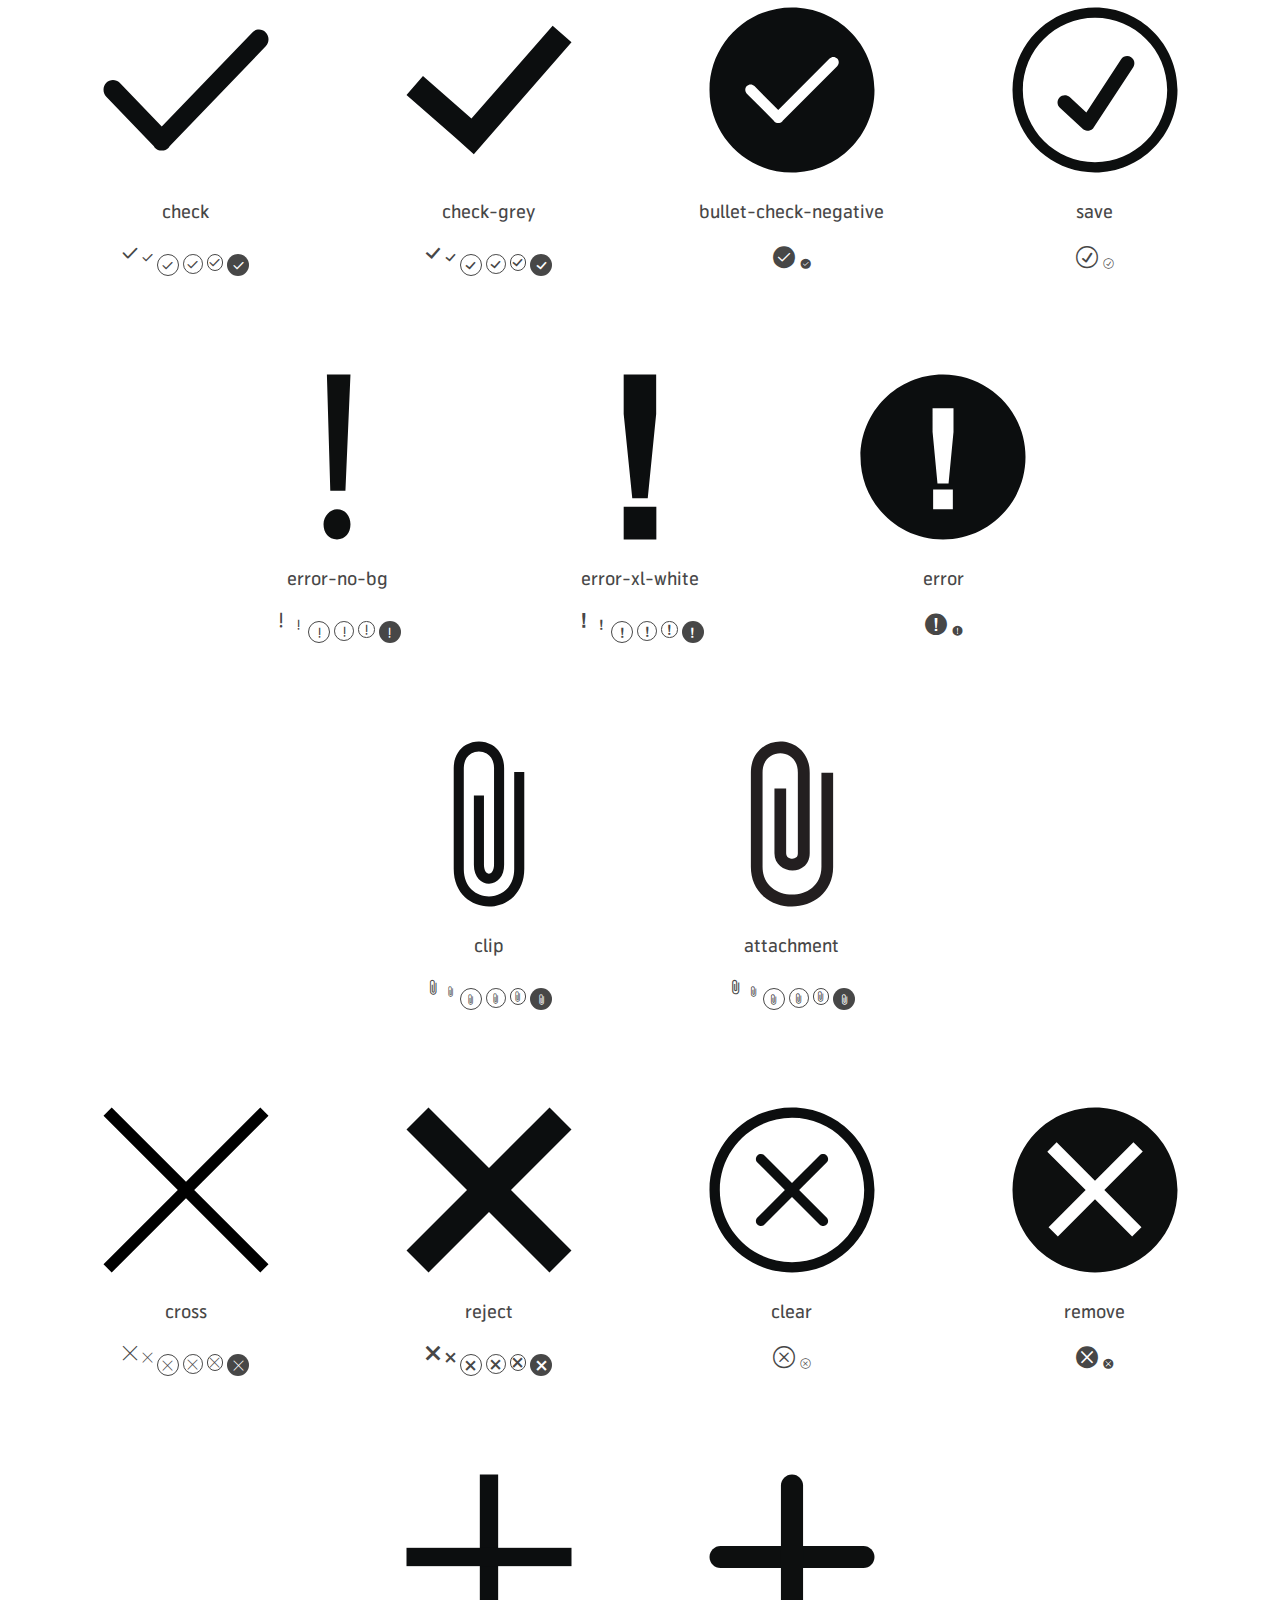
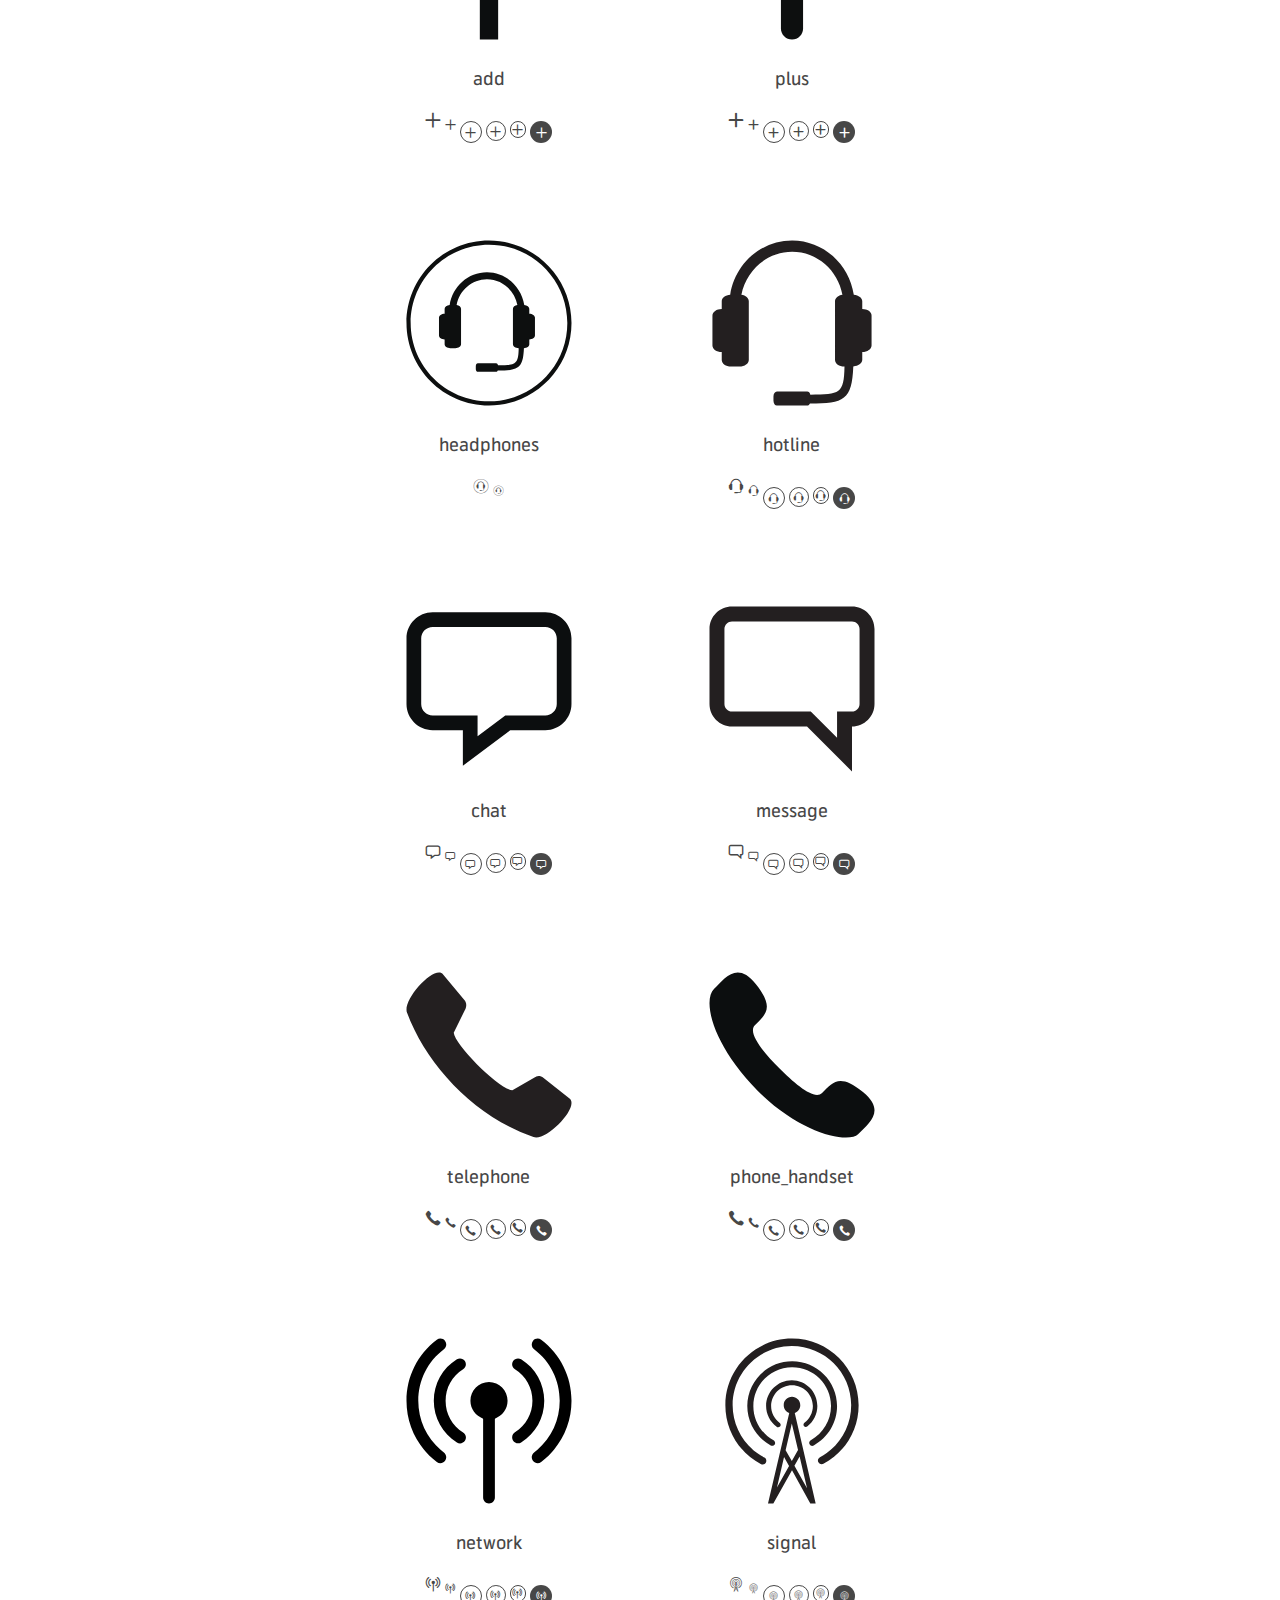
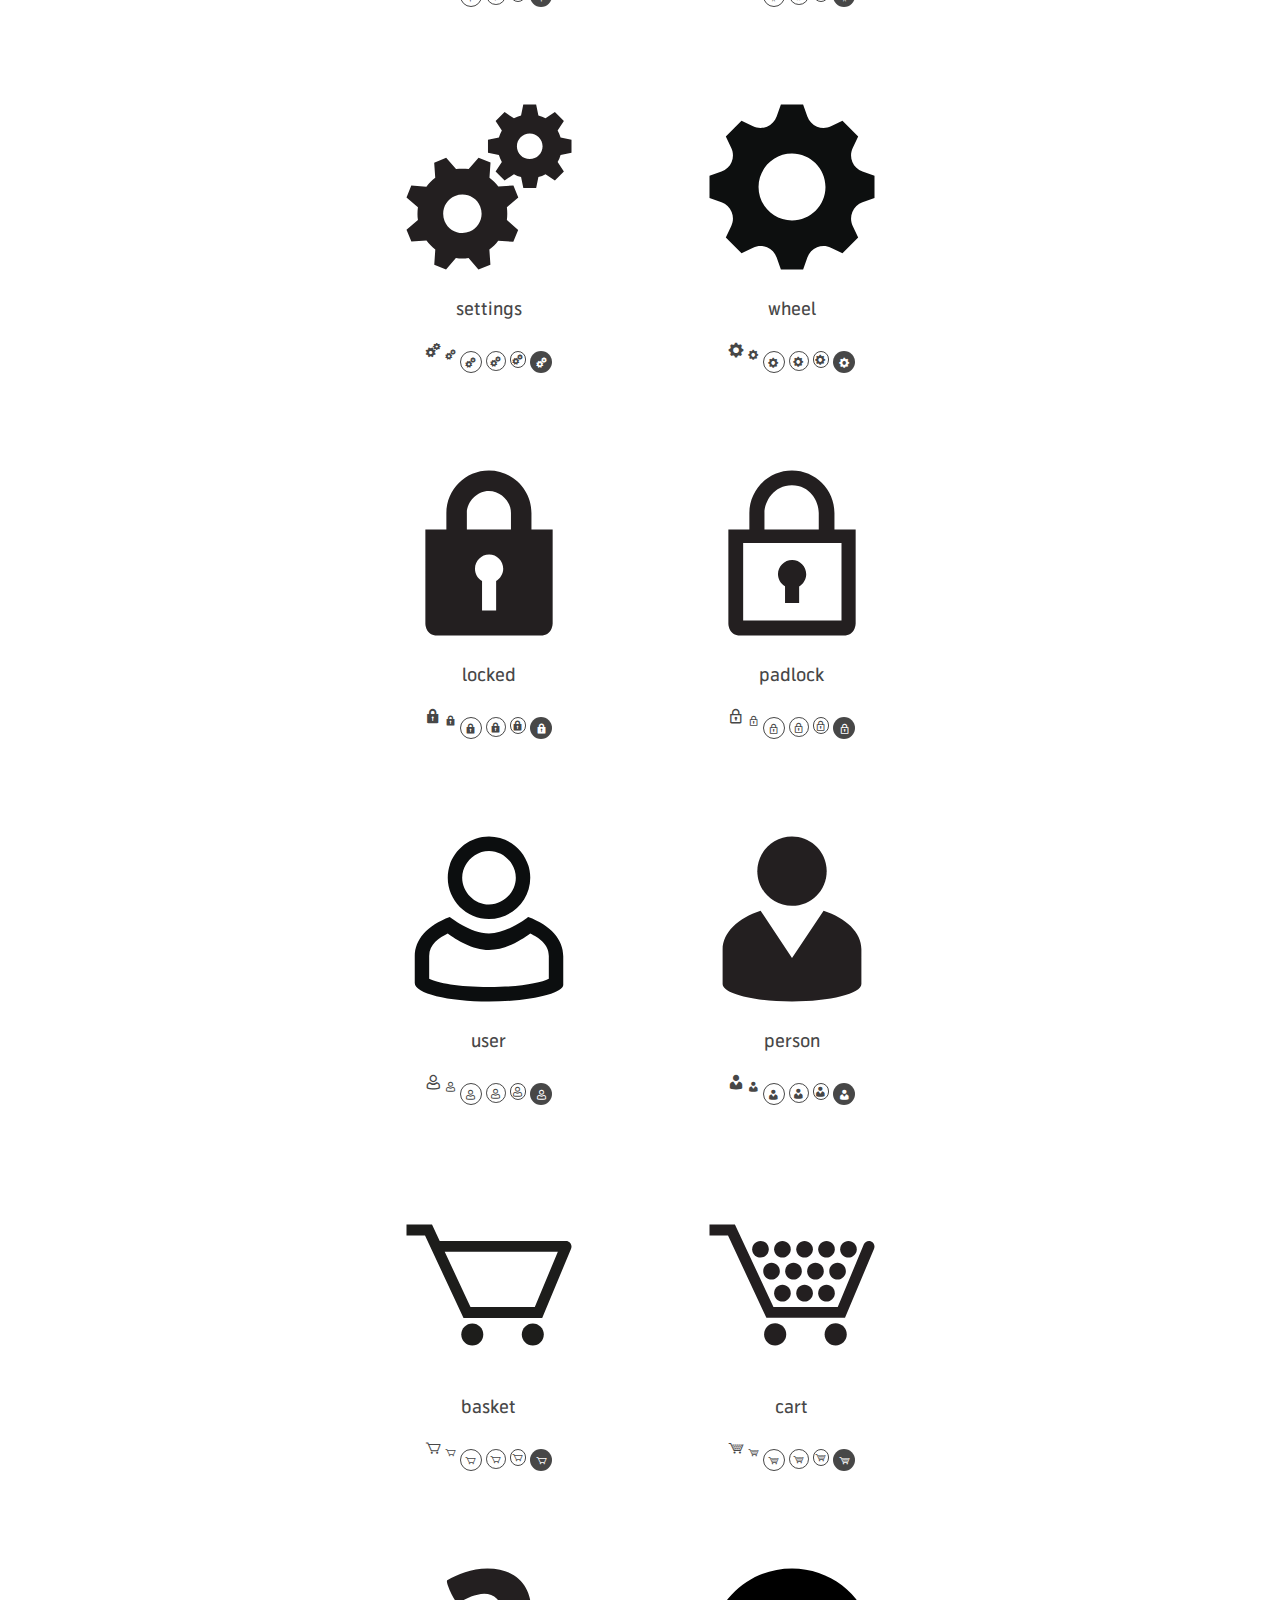
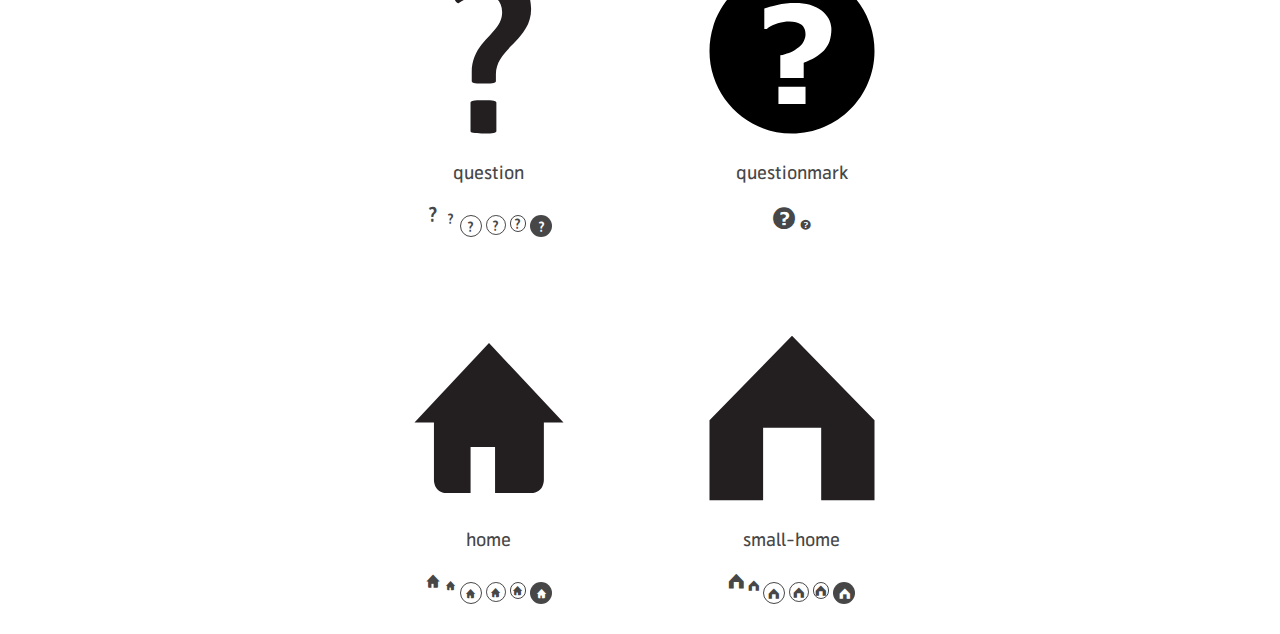
==== commit b58d3f8e: "f" ====
--- a/index.html
+++ b/index.html
@@ -305,32 +305,6 @@
 	</div>
 	<div class="row">
 		<div class="col">
-			<img src="images/menu.svg">
-			<p>menu</p>
-			<p>
-				<span class="icon icon-menu text-size--16 trailer--small inline-block"></span>
-				<span class="icon icon-menu text-size--11 trailer--small inline-block"></span>
-				<span class="icon icon-menu circle-outline border-width-1 circle-outline text-size--11 trailer--small inline-block"></span>
-				<span class="icon icon-menu circle-outline border-width-1 circle-outline--middle text-size--11 trailer--small inline-block"></span>
-				<span class="icon icon-menu circle-outline border-width-1 circle-outline--small text-size--11 trailer--small inline-block"></span>
-				<span class="icon icon-menu gray-dark circle-background color-white text-size--11 trailer--small inline-block"></span>
-			</p>
-		</div>
-		<div class="col">
-			<img src="images/hamburger-menu.svg">
-			<p>hamburger-menu</p>
-			<p>
-				<span class="icon icon-hamburger-menu text-size--16 trailer--small inline-block"></span>
-				<span class="icon icon-hamburger-menu text-size--11 trailer--small inline-block"></span>
-				<span class="icon icon-hamburger-menu circle-outline border-width-1 circle-outline text-size--11 trailer--small inline-block"></span>
-				<span class="icon icon-hamburger-menu circle-outline border-width-1 circle-outline--middle text-size--11 trailer--small inline-block"></span>
-				<span class="icon icon-hamburger-menu circle-outline border-width-1 circle-outline--small text-size--11 trailer--small inline-block"></span>
-				<span class="icon icon-hamburger-menu gray-dark circle-background color-white text-size--11 trailer--small inline-block"></span>
-			</p>
-		</div>
-	</div>
-	<div class="row">
-		<div class="col">
 			<img src="images/close-cross.svg">
 			<p>cross</p>
 			<p>
@@ -344,7 +318,7 @@
 		</div>
 		<div class="col">
 			<img src="images/reject.svg">
-			<p>reject </p>
+			<p>reject</p>
 			<p>
 				<span class="icon icon-reject text-size--16 trailer--small inline-block"></span>
 				<span class="icon icon-reject text-size--11 trailer--small inline-block"></span>
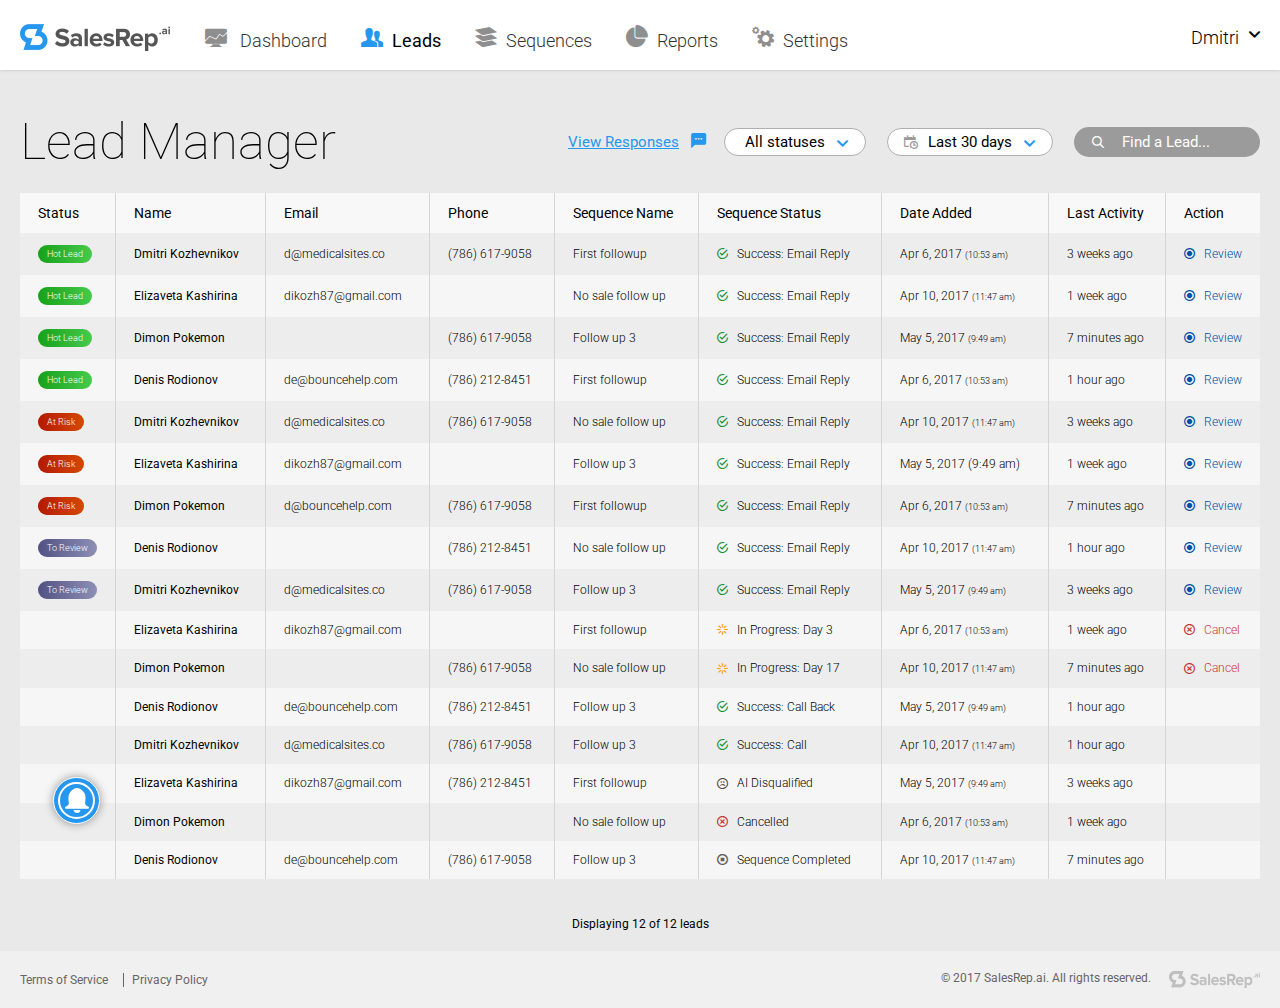
==== commit b2a4cde0: "new popups" ====
--- a/index.html
+++ b/index.html
@@ -1,630 +1,690 @@
 <!DOCTYPE html>
 <html>
 <head>
-	<meta http-equiv="Content-Type" content="text/html; charset=utf-8" />
-	<title>icons</title>
-	<meta name="viewport" content="width=device-width, initial-scale=1, maximum-scale=1, minimum-scale=1" />
+	<meta http-equiv="Content-Type" content="text/html; charset=utf-8"/>
+	<title>SalesRep</title>
+	<meta name="viewport" content="width=device-width, initial-scale=1, maximum-scale=1, minimum-scale=1"/>
 	<link type="text/css" rel="stylesheet" href="css/main.css"/>
-	<link type="text/css" rel="stylesheet" href="css/all.css"/>
+	<link href="https://fonts.googleapis.com/css?family=Roboto:100,100i,300,300i,400,400i,700,700i&amp;subset=latin-ext" rel="stylesheet">
+	<script src="https://code.jquery.com/jquery-3.2.1.min.js"></script>
+	<script type="text/javascript" src="js/main.js"></script>
 </head>
-<body class="icons-demo">
-<div class="container">
-<!--<h2 class="text&#45;&#45;center leader&#45;&#45;section trailer&#45;&#45;section text-size&#45;&#45;36">Not used icons</h2>
-<div class="grid-row">
-	<div class="col-md-2">
-		<img src="legacy-icons/0-24.svg">
-		<p>0-24</p>
-	</div>
-	<div class="col-md-2">
-		<img src="legacy-icons/14days.svg">
-		<p>14days</p>
-	</div>
-	<div class="col-md-2">
-		<img src="legacy-icons/4G.svg">
-		<p>4G</p>
-	</div>
-	<div class="col-md-2">
-		<img src="legacy-icons/arrow-step-down.svg">
-		<p>arrow-step-down</p>
-	</div>
-	<div class="col-md-2">
-		<img src="legacy-icons/arrow-step.svg">
-		<p>arrow-step</p>
-	</div>
-	<div class="col-md-2">
-		<img src="legacy-icons/bookmark.svg">
-		<p>bookmark</p>
-	</div>
-	<div class="col-md-2">
-		<img src="legacy-icons/broadband1.svg">
-		<p>broadband1</p>
-	</div>
-	<div class="col-md-2">
-		<img src="legacy-icons/broadband2.svg">
-		<p>broadband2</p>
-	</div>
-	<div class="col-md-2">
-		<img src="legacy-icons/chart.svg">
-		<p>chart</p>
-	</div>
-	<div class="col-md-2">
-		<img src="legacy-icons/check_list.svg">
-		<p>check_list</p>
-	</div>
-	<div class="col-md-2">
-		<img src="legacy-icons/check-white.svg">
-		<p>check-white</p>
-	</div>
-	<div class="col-md-2">
-		<img src="legacy-icons/close-expand.svg">
-		<p>close-expand</p>
-	</div>
-	<div class="col-md-2">
-		<img src="legacy-icons/controller.svg">
-		<p>controller</p>
-	</div>
-	<div class="col-md-2">
-		<img src="legacy-icons/coverage1.svg">
-		<p>coverage1</p>
-	</div>
-	<div class="col-md-2">
-		<img src="legacy-icons/dropdown.svg">
-		<p>dropdown</p>
-	</div>
-	<div class="col-md-2">
-		<img src="legacy-icons/earth.svg">
-		<p>earth</p>
-	</div>
-	<div class="col-md-2">
-		<img src="legacy-icons/extra-add-ons.svg">
-		<p>extra-add-ons</p>
-	</div>
-	<div class="col-md-2">
-		<img src="legacy-icons/eye.svg">
-		<p>eye</p>
-	</div>
-	<div class="col-md-2">
-		<img src="legacy-icons/feature-phone-broadband.svg">
-		<p>feature-phone-broadband</p>
-	</div>
-	<div class="col-md-2">
-		<img src="legacy-icons/grid.svg">
-		<p>grid</p>
-	</div>
-	<div class="col-md-2">
-		<img src="legacy-icons/heart.svg">
-		<p>heart</p>
-	</div>
-	<div class="col-md-2">
-		<img src="legacy-icons/hosting.svg">
-		<p>hosting</p>
-	</div>
-	<div class="col-md-2">
-		<img src="legacy-icons/input-radio-selected.svg">
-		<p>input-radio-selected</p>
-	</div>
-	<div class="col-md-2">
-		<img src="legacy-icons/large.svg">
-		<p>large</p>
-	</div>
-	<div class="col-md-2">
-		<img src="legacy-icons/medium.svg">
-		<p>medium</p>
-	</div>
-	<div class="col-md-2">
-		<img src="legacy-icons/minutes-sms-data.svg">
-		<p>minutes-sms-data</p>
-	</div>
-	<div class="col-md-2">
-		<img src="legacy-icons/music.svg">
-		<p>music</p>
-	</div>
-	<div class="col-md-2">
-		<img src="legacy-icons/my-tv.svg">
-		<p>my-tv</p>
-	</div>
-	<div class="col-md-2">
-		<img src="legacy-icons/paper-doc.svg">
-		<p>paper-doc</p>
-	</div>
-	<div class="col-md-2">
-		<img src="legacy-icons/picture.svg">
-		<p>picture</p>
-	</div>
-	<div class="col-md-2">
-		<img src="legacy-icons/play.svg">
-		<p>play</p>
-	</div>
-	<div class="col-md-2">
-		<img src="legacy-icons/print.svg">
-		<p>print</p>
-	</div>
-	<div class="col-md-2">
-		<img src="legacy-icons/rating.svg">
-		<p>rating</p>
-	</div>
-	<div class="col-md-2">
-		<img src="legacy-icons/rating1.svg">
-		<p>rating</p>
-	</div>
-	<div class="col-md-2">
-		<img src="legacy-icons/search2.svg">
-		<p>search2</p>
-	</div>
-	<div class="col-md-2">
-		<img src="legacy-icons/small.svg">
-		<p>small</p>
-	</div>
-	<div class="col-md-2">
-		<img src="legacy-icons/smiley.svg">
-		<p>smiley</p>
-	</div>
-	<div class="col-md-2">
-		<img src="legacy-icons/sport.svg">
-		<p>sport</p>
-	</div>
-	<div class="col-md-2">
-		<img src="legacy-icons/stores.svg">
-		<p>stores</p>
-	</div>
-	<div class="col-md-2">
-		<img src="legacy-icons/tablet-mobile.svg">
-		<p>tablet-mobile</p>
-	</div>
-	<div class="col-md-2">
-		<img src="legacy-icons/technician.svg">
-		<p>technician</p>
-	</div>
-	<div class="col-md-2">
-		<img src="legacy-icons/topup.svg">
-		<p>topup</p>
-	</div>
-	<div class="col-md-2">
-		<img src="legacy-icons/tv.svg">
-		<p>tv</p>
-	</div>
-	<div class="col-md-2">
-		<img src="legacy-icons/video.svg">
-		<p>video</p>
-	</div>
-	<div class="col-md-2">
-		<img src="legacy-icons/voice-broadband.svg">
-		<p>voice-broadband</p>
-	</div>
-	<div class="col-md-2">
-		<img src="legacy-icons/zoom-out.svg">
-		<p>zoom-out</p>
-	</div>
-	<div class="col-md-2">
-		<img src="legacy-icons/zoom.svg">
-		<p>zoom</p>
-	</div>
-</div>-->
-</div>
-	<div class="row">
-		<div class="col">
-			<img src="images/check.svg">
-			<p>check</p>
-			<p>
-				<span class="icon icon-check text-size--16 trailer--small inline-block"></span>
-				<span class="icon icon-check text-size--11 trailer--small inline-block"></span>
-				<span class="icon icon-check circle-outline border-width-1 circle-outline text-size--11 trailer--small inline-block"></span>
-				<span class="icon icon-check circle-outline border-width-1 circle-outline--middle text-size--11 trailer--small inline-block"></span>
-				<span class="icon icon-check circle-outline border-width-1 circle-outline--small text-size--11 trailer--small inline-block"></span>
-				<span class="icon icon-check gray-dark circle-background color-white text-size--11 trailer--small inline-block"></span>
-			</p>
+<body>
+<div class="page">
+<header class="header">
+	<div class="container">
+		<strong class="logo">
+			<a href="#"><img src="images/logo.png" alt="SalesRep"/></a>
+		</strong>
+		<nav class="navigation">
+			<ul>
+				<li><a href="#"><span class="icon-dashboard"></span> Dashboard</a></li>
+				<li class="active"><a href="#"><span class="icon-leads"></span>Leads</a></li>
+				<li><a href="#"><span class="icon-sequences"></span>Sequences</a></li>
+				<li><a href="#"><span class="icon-reports"></span>Reports</a></li>
+				<li><a href="#"><span class="icon-settings"></span>Settings</a></li>
+			</ul>
+		</nav>
+		<div class="user-tools toggle-box">
+			<div class="user-tools__name toggle-box__opener"><a href="#">Dmitri <span class="icon-arrow-drop"></span></a></div>
+			<div class="tools-tooltip toggle-box__content">
+				<ul class="tools-tooltip__list">
+					<li><a href="#">User Settings</a></li>
+					<li><a href="#">Sign Out</a></li>
+				</ul>
+			</div>
 		</div>
-		<div class="col">
-			<img src="images/check-grey.svg">
-			<p>check-grey</p>
-			<p>
-				<span class="icon icon-check-grey text-size--16 trailer--small inline-block"></span>
-				<span class="icon icon-check-grey text-size--11 trailer--small inline-block"></span>
-				<span class="icon icon-check-grey circle-outline border-width-1 circle-outline text-size--11 trailer--small inline-block"></span>
-				<span class="icon icon-check-grey circle-outline border-width-1 circle-outline--middle text-size--11 trailer--small inline-block"></span>
-				<span class="icon icon-check-grey circle-outline border-width-1 circle-outline--small text-size--11 trailer--small inline-block"></span>
-				<span class="icon icon-check-grey gray-dark circle-background color-white text-size--11 trailer--small inline-block"></span>
-			</p>
-		</div>
-		<div class="col">
-			<img src="images/bullet-check-negative.svg">
-			<p>bullet-check-negative</p>
-			<p>
-				<span class="icon icon-bullet-check-negative text-size--24 trailer--small inline-block"></span>
-				<span class="icon icon-bullet-check-negative text-size--11 trailer--small inline-block"></span>
-			</p>
-		</div>
-		<div class="col">
-			<img src="images/save.svg">
-			<p>save</p>
-			<p>
-				<span class="icon icon-save text-size--24 trailer--small inline-block"></span>
-				<span class="icon icon-save text-size--11 trailer--small inline-block"></span>
-			</p>
+		<div class="mobile-nav toggle-box">
+			<a href="#" class="toggle-box__opener mobile-nav__opener"><span>Open/Close</span></a>
+			<div class="toggle-box__content mobile-nav__content">
+				<ul>
+					<li><a href="#"><span class="icon-dashboard"></span> Dashboard</a></li>
+					<li class="active"><a href="#"><span class="icon-leads"></span>Leads</a></li>
+					<li><a href="#"><span class="icon-sequences"></span>Sequences</a></li>
+					<li><a href="#"><span class="icon-reports"></span>Reports</a></li>
+					<li><a href="#"><span class="icon-settings"></span>Settings</a></li>
+				</ul>
+			</div>
 		</div>
 	</div>
-	<div class="row">
-		<div class="col">
-			<img src="images/error-no-bg.svg">
-			<p>error-no-bg</p>
-			<p>
-				<span class="icon icon-error-no-bg text-size--16 trailer--small inline-block"></span>
-				<span class="icon icon-error-no-bg text-size--11 trailer--small inline-block"></span>
-				<span class="icon icon-error-no-bg circle-outline border-width-1 circle-outline text-size--11 trailer--small inline-block"></span>
-				<span class="icon icon-error-no-bg circle-outline border-width-1 circle-outline--middle text-size--11 trailer--small inline-block"></span>
-				<span class="icon icon-error-no-bg circle-outline border-width-1 circle-outline--small text-size--11 trailer--small inline-block"></span>
-				<span class="icon icon-error-no-bg gray-dark circle-background color-white text-size--11 trailer--small inline-block"></span>
+</header>
+<div class="main">
+	<div class="container">
+		<div class="headline">
+			<div class="headline__title">
+				<h1>Lead Manager</h1>
+				<a href="#modal1" class="view-link modal-opener">
+					<span>View Responses</span>
+					<em class="icon-responses"></em>
+				</a>
+			</div>
+			<form action="#">
+				<div class="select-field">
+					<select>
+						<option>All statuses</option>
+						<option>Hot lead</option>
+						<option>At risk</option>
+					</select>
+					<span class="select-field__opener"></span>
+				</div>
+				<div class="select-field select-field--icon">
+					<em class="select-field__icon icon-calendar"></em>
+					<select>
+						<option>Last 30 days</option>
+						<option>Last 60 days</option>
+						<option>Last 90 days</option>
+					</select>
+					<span class="select-field__opener"></span>
+				</div>
+				<div class="headline-search">
+					<input type="search" placeholder="Find a Lead...">
+				</div>
+			</form>
+		</div>
+		<table class="lead-table">
+			<thead>
+				<tr>
+					<th>Status</th>
+					<th>Name</th>
+					<th>Email</th>
+					<th>Phone</th>
+					<th>Sequence Name</th>
+					<th>Sequence Status</th>
+					<th>Date Added</th>
+					<th>Last Activity</th>
+					<th>
+						<div class="tooltip__frame">
+							Action
+							<div class="tooltip">
+								<div class="tooltip__content">
+									<h3>Last Activity</h3>
+									<p>Stars are the way to mark leads. Therefore use them with caution</p>
+								</div>
+							</div>
+						</div>
+
+					</th>
+				</tr>
+			</thead>
+			<tbody>
+				<tr>
+					<td>
+						<span class="label label--green">Hot Lead</span>
+					</td>
+					<td>Dmitri Kozhevnikov</td>
+					<td>d@medicalsites.co</td>
+					<td>(786) 617-9058</td>
+					<td>First followup</td>
+					<td>
+						<span class="icon-success"></span>
+						Success: Email Reply
+					</td>
+					<td>Apr 6, 2017 <span class="time">(10:53 am)</span> </td>
+					<td>3 weeks ago</td>
+					<td>
+						<span class="review"><span class="icon-review"></span> Review</span>
+					</td>
+				</tr>
+				<tr>
+					<td>
+						<span class="label label--green">Hot Lead</span>
+					</td>
+					<td>Elizaveta Kashirina</td>
+					<td>dikozh87@gmail.com</td>
+					<td></td>
+					<td>No sale follow up</td>
+					<td>
+						<span class="icon-success"></span>
+						Success: Email Reply
+					</td>
+					<td>Apr 10, 2017 <span class="time">(11:47 am)</span> </td>
+					<td>1 week ago</td>
+					<td>
+						<span class="review"><span class="icon-review"></span> Review</span>
+					</td>
+				</tr>
+				<tr>
+					<td>
+						<span class="label label--green">Hot Lead</span>
+					</td>
+					<td>Dimon Pokemon</td>
+					<td></td>
+					<td>(786) 617-9058</td>
+					<td>Follow up 3</td>
+					<td>
+						<span class="icon-success"></span>
+						Success: Email Reply
+					</td>
+					<td>May 5, 2017 <span class="time">(9:49 am)</span> </td>
+					<td>7 minutes ago</td>
+					<td>
+						<span class="review"><span class="icon-review"></span> Review</span>
+					</td>
+				</tr>
+				<tr>
+					<td>
+						<span class="label label--green">Hot Lead</span>
+					</td>
+					<td>Denis Rodionov</td>
+					<td>de@bouncehelp.com</td>
+					<td>(786) 212-8451</td>
+					<td>First followup</td>
+					<td>
+						<span class="icon-success"></span>
+						Success: Email Reply
+					</td>
+					<td>Apr 6, 2017 <span class="time">(10:53 am)</span> </td>
+					<td>1 hour ago</td>
+					<td>
+						<span class="review"><span class="icon-review"></span> Review</span>
+					</td>
+				</tr>
+				<tr>
+					<td>
+						<span class="label label--red">At Risk</span>
+					</td>
+					<td>Dmitri Kozhevnikov</td>
+					<td>d@medicalsites.co</td>
+					<td>(786) 617-9058</td>
+					<td>No sale follow up</td>
+					<td>
+						<span class="icon-success"></span>
+						Success: Email Reply
+					</td>
+					<td>Apr 10, 2017 <span class="time">(11:47 am)</span> </td>
+					<td>3 weeks ago</td>
+					<td>
+						<span class="review"><span class="icon-review"></span> Review</span>
+					</td>
+				</tr>
+				<tr>
+					<td>
+						<span class="label label--red">At Risk</span>
+					</td>
+					<td>Elizaveta Kashirina</td>
+					<td>dikozh87@gmail.com</td>
+					<td></td>
+					<td>Follow up 3</td>
+					<td>
+						<span class="icon-success"></span>
+						Success: Email Reply
+					</td>
+					<td>May 5, 2017 (9:49 am)</td>
+					<td>1 week ago</td>
+					<td>
+						<span class="review"><span class="icon-review"></span> Review</span>
+					</td>
+				</tr>
+				<tr>
+					<td>
+						<span class="label label--red">At Risk</span>
+					</td>
+					<td>Dimon Pokemon</td>
+					<td>d@bouncehelp.com</td>
+					<td>(786) 617-9058</td>
+					<td>First followup</td>
+					<td>
+						<span class="icon-success"></span>
+						Success: Email Reply
+					</td>
+					<td>Apr 6, 2017 <span class="time">(10:53 am)</span> </td>
+					<td>7 minutes ago</td>
+					<td>
+						<span class="review"><span class="icon-review"></span> Review</span>
+					</td>
+				</tr>
+				<tr>
+					<td>
+						<span class="label label--violet">To Review</span>
+					</td>
+					<td>Denis Rodionov</td>
+					<td></td>
+					<td>(786) 212-8451</td>
+					<td>No sale follow up</td>
+					<td>
+						<span class="icon-success"></span>
+						Success: Email Reply
+					</td>
+					<td>Apr 10, 2017 <span class="time">(11:47 am)</span> </td>
+					<td>1 hour ago</td>
+					<td>
+						<span class="review"><span class="icon-review"></span> Review</span>
+					</td>
+				</tr>
+				<tr>
+					<td>
+						<span class="label label--violet">To Review</span>
+					</td>
+					<td>Dmitri Kozhevnikov</td>
+					<td>d@medicalsites.co</td>
+					<td>(786) 617-9058</td>
+					<td>Follow up 3</td>
+					<td>
+						<span class="icon-success"></span>
+						Success: Email Reply
+					</td>
+					<td>May 5, 2017 <span class="time">(9:49 am)</span> </td>
+					<td>3 weeks ago</td>
+					<td>
+						<span class="review"><span class="icon-review"></span> Review</span>
+					</td>
+				</tr>
+				<tr>
+					<td></td>
+					<td>Elizaveta Kashirina</td>
+					<td>dikozh87@gmail.com</td>
+					<td></td>
+					<td>First followup</td>
+					<td>
+						<span class="icon-in-progress"></span>
+						In Progress: Day 3
+					</td>
+					<td>Apr 6, 2017 <span class="time">(10:53 am)</span> </td>
+					<td>1 week ago</td>
+					<td>
+						<span class="cancel"><span class="icon-fail"></span> Cancel</span>
+					</td>
+				</tr>
+				<tr>
+					<td></td>
+					<td>Dimon Pokemon</td>
+					<td></td>
+					<td>(786) 617-9058</td>
+					<td>No sale follow up</td>
+					<td>
+						<span class="icon-in-progress"></span>
+						In Progress: Day 17
+					</td>
+					<td>Apr 10, 2017 <span class="time">(11:47 am)</span> </td>
+					<td>7 minutes ago</td>
+					<td>
+						<span class="cancel"><span class="icon-fail"></span> Cancel</span>
+					</td>
+				</tr>
+				<tr>
+					<td></td>
+					<td>Denis Rodionov</td>
+					<td>de@bouncehelp.com</td>
+					<td>(786) 212-8451</td>
+					<td>Follow up 3</td>
+					<td>
+						<span class="icon-success"></span>
+						Success: Call Back
+					</td>
+					<td>May 5, 2017 <span class="time">(9:49 am)</span> </td>
+					<td>1 hour ago</td>
+					<td></td>
+				</tr>
+				<tr>
+					<td></td>
+					<td>Dmitri Kozhevnikov</td>
+					<td>d@medicalsites.co</td>
+					<td>(786) 617-9058</td>
+					<td>Follow up 3</td>
+					<td>
+						<span class="icon-success"></span>
+						Success: Call
+					</td>
+					<td>Apr 10, 2017 <span class="time">(11:47 am)</span> </td>
+					<td>1 hour ago</td>
+					<td></td>
+				</tr>
+				<tr>
+					<td></td>
+					<td>Elizaveta Kashirina</td>
+					<td>dikozh87@gmail.com</td>
+					<td>(786) 212-8451</td>
+					<td>First followup</td>
+					<td>
+						<span class="icon-sad"></span>
+						AI Disqualified
+					</td>
+					<td>May 5, 2017 <span class="time">(9:49 am)</span> </td>
+					<td>3 weeks ago</td>
+					<td></td>
+				</tr>
+				<tr>
+					<td></td>
+					<td>Dimon Pokemon</td>
+					<td></td>
+					<td></td>
+					<td>No sale follow up</td>
+					<td>
+						<span class="icon-fail"></span>
+						Cancelled
+					</td>
+					<td>Apr 6, 2017 <span class="time">(10:53 am)</span> </td>
+					<td>1 week ago</td>
+					<td></td>
+				</tr>
+				<tr>
+					<td></td>
+					<td>Denis Rodionov</td>
+					<td>de@bouncehelp.com</td>
+					<td>(786) 617-9058</td>
+					<td>Follow up 3</td>
+					<td>
+						<span class="icon-complete"></span>
+						Sequence Completed
+					</td>
+					<td>Apr 10, 2017 <span class="time">(11:47 am)</span> </td>
+					<td>7 minutes ago</td>
+					<td></td>
+				</tr>
+			</tbody>
+		</table>
+		<p class="lead-table__pagination">Displaying 12 of 12 leads</p>
+	</div>
+</div>
+<footer class="footer">
+	<div class="container">
+		<ul class="footer__nav">
+			<li><a href="#">Terms of Service</a></li>
+			<li><a href="#">Privacy Policy</a></li>
+		</ul>
+		<p class="footer__info">© 2017 SalesRep.ai.  All rights reserved. <a href="#" class="footer__logo"><img src="images/footer-logo.png" alt="SalesRep"/></a></p>
+	</div>
+</footer>
+<a href="#" class="help"><span>Call for help</span></a>
+</div>
+<div class="modal" id="modal1">
+	<span class="modal__overlay"></span>
+	<div class="modal__box">
+		<a href="#" class="modal__close modal-close"><span class="icon-close"></span></a>
+		<div class="modal__header">
+			<div class="modal__header-wrap">
+				<h2><span>History:</span> Dmitri Kozhevnikov</h2>
+				<ul class="modal__nav">
+					<li><a href="#">Lead Page</a></li>
+					<li><a href="#details" class="details-opener">Lead Details</a></li>
+				</ul>
+			</div>
+			<div class="details" id="details">
+				<div class="details__wrap">
+					<a href="#" class="details__close"><span class="icon-close"></span></a>
+					<div class="details__col">
+						<dl>
+							<dt>Name</dt>
+							<dd>Dimon Pokemon</dd>
+							<dt>Email</dt>
+							<dd>d@bouncehelp.com</dd>
+							<dt>Phone</dt>
+							<dd>7866179058</dd>
+							<dt>Sequence</dt>
+							<dd>Follow up 3</dd>
+						</dl>
+					</div>
+					<div class="details__col">
+						<dl>
+							<dt>Lead ID</dt>
+							<dd>40810397</dd>
+							<dt>Date Added</dt>
+							<dd>May 5, 2017 09:49:39</dd>
+							<dt>Sales Rep</dt>
+							<dd>Dmitri Kozhevnikov</dd>
+						</dl>
+					</div>
+				</div>
+			</div>
+		</div>
+		<div class="modal__body">
+			<div class="modal__headline">
+				<h3><span class="icon-sequences"></span>sequence started:  Follow up 2 </h3>
+				<p class="date">MAY 5, 2017  9:41 am</p>
+			</div>
+			<div class="modal__content">
+				<div class="dialog">
+					<div class="dialog__title">
+						<h3>Day 1</h3>
+						<span class="dialog__day">May 5, 2017</span>
+					</div>
+					<div class="dialog__row">
+						<div class="dialog__symbol">
+							<div class="dialog__icon dialog__icon-call"></div>
+							<span class="dialog__rec"></span>
+						</div>
+						<div class="dialog__summary">
+							<span>Called: no aswer - Left a Voicemail</span>
+							<span class="dialog__day">May 5, 9:41 am EST</span>
+						</div>
+					</div>
+					<div class="dialog__row dialog--new">
+						<div class="dialog__symbol">
+							<div class="dialog__icon dialog__icon-email"></div>
+						</div>
+						<div class="dialog__summary">
+							<span>Email Sent</span>
+							<span class="dialog__day">May 5, 11:11 am EST</span>
+						</div>
+					</div>
+					<div class="dialog__row dialog--new">
+						<div class="dialog__symbol">
+							<div class="dialog__icon dialog__icon-sms"></div>
+						</div>
+						<div class="dialog__summary">
+							<span>SMS Sent</span>
+							<span class="dialog__day">May 5, 2:41 pm EST</span>
+						</div>
+					</div>
+					<div class="dialog__row">
+						<div class="dialog__symbol">
+							<div class="dialog__icon dialog__icon-call"></div>
+						</div>
+						<div class="dialog__summary">
+							<span>Called: no aswer </span>
+							<span class="dialog__day">May 5, 9:41 am EST</span>
+						</div>
+					</div>
+					<div class="dialog__title">
+						<h3>Day 2</h3>
+						<span class="dialog__day">May 6, 2017</span>
+					</div>
+					<div class="dialog__row">
+						<div class="dialog__symbol">
+							<div class="dialog__icon dialog__icon-call"></div>
+							<span class="dialog__rec"></span>
+						</div>
+						<div class="dialog__summary">
+							<span>Called: no aswer - Left a Voicemail</span>
+							<span class="dialog__day">May 5, 9:41 am EST</span>
+						</div>
+					</div>
+					<div class="dialog__row dialog--new">
+						<div class="dialog__symbol">
+							<div class="dialog__icon dialog__icon-email"></div>
+						</div>
+						<div class="dialog__summary">
+							<span>Email Sent</span>
+							<span class="dialog__day">May 5, 11:11 am EST</span>
+						</div>
+					</div>
+					<div class="dialog__row dialog--answer dialog--info">
+						<div class="dialog__symbol">
+							<div class="dialog__icon dialog__icon-call"></div>
+						</div>
+						<div class="dialog__summary">
+							<span><strong>Customer Called back</strong> - 1 min 23 sec - <a href="#">play</a></span>
+							<span class="dialog__day">May 5, 11:11 am EST</span>
+						</div>
+					</div>
+					<div class="dialog__row dialog--info">
+						<div class="dialog__symbol">
+							<div class="dialog__icon dialog__icon-call"></div>
+						</div>
+						<div class="dialog__summary">
+							<span><strong>Customer Picked up</strong> - 1 min 23 sec - <a href="#">play</a></span>
+							<span class="dialog__day">May 5, 11:11 am EST</span>
+						</div>
+					</div>
+					<div class="dialog__row dialog--answer dialog--message">
+						<div class="dialog__symbol">
+							<div class="dialog__icon dialog__icon-email"></div>
+						</div>
+						<div class="dialog__summary">
+							<div class="dialog__message-title">
+								<div class="flexible-row dialog__message-heading">
+									<strong>Customer Response </strong>
+									<span class="dialog__day">May 5, 11:11 am EST</span>
+								</div>
+								<p>Re: Karolyne from The Eichholz Law Firm</p>
+							</div>
+							<div class="dialog__message-body">
+								<p>Yes I’m interested</p>
+								<br/>
+								<p>Dmitri Kozhevnikov</p>
+								<p>Founder & CEO</p>
+								<p>786 617 9058</p>
+								<p>bouncehelp.com</p>
+							</div>
+						</div>
+					</div>
+					<div class="dialog__row dialog--new">
+						<div class="dialog__symbol">
+							<div class="dialog__icon dialog__icon-email"></div>
+						</div>
+						<div class="dialog__summary">
+							<span><strong>AI Replied </strong> Email Sent</span>
+							<span class="dialog__day">May 5, 11:11 am EST</span>
+						</div>
+					</div>
+					<div class="dialog__notification">
+						<span class="dialog__attention-icon">!</span>
+						<span class="dialog__notification-text">
+							Notifications sent
+							<span class="dialog__notification-number">2</span>
+						</span>
+						<span class="dialog__day">May 5, 11:11 am EST</span>
+					</div>
+					<div class="dialog__row dialog--answer dialog--message">
+						<div class="dialog__symbol">
+							<div class="dialog__icon dialog__icon-email"></div>
+						</div>
+						<div class="dialog__summary">
+							<div class="dialog__message-title">
+								<div class="flexible-row dialog__message-heading">
+									<strong>Customer Response <span class="label label--green">Hot Lead</span></strong>
+									<span class="dialog__day">May 5, 11:11 am EST</span>
+								</div>
+								<p>Re: Karolyne from The Eichholz Law Firm</p>
+							</div>
+							<div class="dialog__message-body">
+								<p>Yes I’m interested</p>
+								<br/>
+								<p>Dmitri Kozhevnikov</p>
+								<p>Founder & CEO</p>
+								<p>786 617 9058</p>
+								<p>bouncehelp.com</p>
+							</div>
+						</div>
+					</div>
+					<div class="dialog__row dialog--message">
+						<div class="dialog__symbol">
+							<div class="dialog__icon dialog__icon-email"></div>
+						</div>
+						<div class="dialog__summary">
+							<div class="dialog__message-title">
+								<div class="flexible-row dialog__message-heading">
+									<span><strong>AI Replied</strong>  via Email <span class="icon-open-email"></span></span>
+									<span class="dialog__day">May 5, 1:41 pm EST</span>
+								</div>
+								<p>Re: Karolyne from The Eichholz Law Firm </p>
+							</div>
+							<div class="dialog__message-body">
+								<p>What do you think would be the best time for us to connect?</p>
+								<p>Is tomorrow</p>
+								<br/>
+								<p>Dmitri Kozhevnikov</p>
+								<p>Founder & CEO</p>
+								<p>786 617 9058</p>
+							</div>
+						</div>
+					</div>
+					<div class="dialog__notification">
+						<span class="dialog__attention-icon">!</span>
+						<span class="dialog__notification-text">Notifications sent</span>
+						<span class="dialog__day">May 5, 11:11 am EST</span>
+					</div>
+					<div class="dialog__row dialog--answer dialog--message">
+						<div class="dialog__symbol">
+							<div class="dialog__icon dialog__icon-email"></div>
+						</div>
+						<div class="dialog__summary">
+							<div class="dialog__message-title">
+								<div class="flexible-row dialog__message-heading">
+									<strong>Customer Response <span class="label label--green">Hot Lead</span></strong>
+									<span class="dialog__day">May 5, 11:11 am EST</span>
+								</div>
+								<p>Re: Karolyne from The Eichholz Law Firm</p>
+							</div>
+							<div class="dialog__message-body">
+								<p>Yes please - that would like</p>
+								<br/>
+								<p>Dmitri Kozhevnikov</p>
+								<p>Founder & CEO</p>
+								<p>786 617 9058</p>
+								<p>bouncehelp.com</p>
+							</div>
+						</div>
+					</div>
+					<div class="dialog__buttons">
+						<span class="dialog__buttons-label">Take control: </span>
+						<button class="btn btn--blue"><span class="icon-envelope"></span> Email</button>
+						<button class="btn btn--orange"><span class="icon-sms"></span> Sms</button>
+					</div>
+					<div class="dialog__buttons">
+						<span class="dialog__buttons-label">Take control: </span>
+						<button class="btn btn--blue" disabled><span class="icon-envelope"></span> Email</button>
+						<button class="btn btn--orange" disabled><span class="icon-sms"></span> Sms</button>
+					</div>
+					<div class="dialog__row dialog--textfield">
+						<div class="dialog__symbol">
+							<div class="dialog__icon dialog__icon-email"></div>
+						</div>
+						<div class="dialog__summary">
+							<form action="#">
+								<a href="#" class="dialog__field-close"><span class="icon-close"></span></a>
+								<label><strong>Your reply</strong> via Email</label>
+								<textarea placeholder="Start here"></textarea>
+								<div class="dialog__form-btns">
+									<button class="btn btn--blue"><span class="icon-envelope"></span> Send</button>
+									<button class="btn btn--naked">Discard</button>
+								</div>
+							</form>
+						</div>
+					</div>
+					<div class="dialog__row dialog--message dialog--replied">
+						<div class="dialog__symbol">
+							<div class="dialog__icon dialog__icon-email"></div>
+						</div>
+						<div class="dialog__summary">
+							<div class="dialog__message-title">
+								<div class="flexible-row dialog__message-heading">
+									<span><strong class="blue">You Replied</strong>   - Email Sent</span>
+									<span class="dialog__day">May 5, 1:41 pm EST</span>
+								</div>
+								<p>Re: Karolyne from The Eichholz Law Firm </p>
+							</div>
+							<div class="dialog__message-body">
+								<p>Okay I will call you in a bit</p>
+								<br/>
+								<p>Dmitri Kozhevnikov</p>
+								<p>Founder & CEO</p>
+								<p>786 617 9058</p>
+							</div>
+						</div>
+					</div>
+				</div>
+			</div>
+		</div>
+		<div class="modal__footer">
+			<p class="modal__status">
+				<span class="icon-success success"></span>
+				<strong>Success:</strong>
+				Customer Called back
 			</p>
-		</div>
-		<div class="col">
-			<img src="images/error-xl-white.svg">
-			<p>error-xl-white</p>
-			<p>
-				<span class="icon icon-error-xl-white text-size--16 trailer--small inline-block"></span>
-				<span class="icon icon-error-xl-white text-size--11 trailer--small inline-block"></span>
-				<span class="icon icon-error-xl-white circle-outline border-width-1 circle-outline text-size--11 trailer--small inline-block"></span>
-				<span class="icon icon-error-xl-white circle-outline border-width-1 circle-outline--middle text-size--11 trailer--small inline-block"></span>
-				<span class="icon icon-error-xl-white circle-outline border-width-1 circle-outline--small text-size--11 trailer--small inline-block"></span>
-				<span class="icon icon-error-xl-white gray-dark circle-background color-white text-size--11 trailer--small inline-block"></span>
-			</p>
-		</div>
-		<div class="col">
-			<img src="images/error.svg">
-			<p>error</p>
-			<p>
-				<span class="icon icon-error text-size--24 trailer--small inline-block"></span>
-				<span class="icon icon-error text-size--11 trailer--small inline-block"></span>
-			</p>
+			<a href="#" class="modal__footer-close modal-close">Close</a>
 		</div>
 	</div>
-	<div class="row">
-		<div class="col">
-			<img src="images/clip.svg">
-			<p>clip</p>
-			<p>
-				<span class="icon icon-clip text-size--16 trailer--small inline-block"></span>
-				<span class="icon icon-clip text-size--11 trailer--small inline-block"></span>
-				<span class="icon icon-clip circle-outline border-width-1 circle-outline text-size--11 trailer--small inline-block"></span>
-				<span class="icon icon-clip circle-outline border-width-1 circle-outline--middle text-size--11 trailer--small inline-block"></span>
-				<span class="icon icon-clip circle-outline border-width-1 circle-outline--small text-size--11 trailer--small inline-block"></span>
-				<span class="icon icon-clip gray-dark circle-background color-white text-size--11 trailer--small inline-block"></span>
-			</p>
-		</div>
-		<div class="col">
-			<img src="images/attachment.svg">
-			<p>attachment</p>
-			<p>
-				<span class="icon icon-attachment text-size--16 trailer--small inline-block"></span>
-				<span class="icon icon-attachment text-size--11 trailer--small inline-block"></span>
-				<span class="icon icon-attachment circle-outline border-width-1 circle-outline text-size--11 trailer--small inline-block"></span>
-				<span class="icon icon-attachment circle-outline border-width-1 circle-outline--middle text-size--11 trailer--small inline-block"></span>
-				<span class="icon icon-attachment circle-outline border-width-1 circle-outline--small text-size--11 trailer--small inline-block"></span>
-				<span class="icon icon-attachment gray-dark circle-background color-white text-size--11 trailer--small inline-block"></span>
-			</p>
-		</div>
-	</div>
-	<div class="row">
-		<div class="col">
-			<img src="images/close-cross.svg">
-			<p>cross</p>
-			<p>
-				<span class="icon icon-close-cross text-size--16 trailer--small inline-block"></span>
-				<span class="icon icon-close-cross text-size--11 trailer--small inline-block"></span>
-				<span class="icon icon-close-cross circle-outline border-width-1 circle-outline text-size--11 trailer--small inline-block"></span>
-				<span class="icon icon-close-cross circle-outline border-width-1 circle-outline--middle text-size--11 trailer--small inline-block"></span>
-				<span class="icon icon-close-cross circle-outline border-width-1 circle-outline--small text-size--11 trailer--small inline-block"></span>
-				<span class="icon icon-close-cross gray-dark circle-background color-white text-size--11 trailer--small inline-block"></span>
-			</p>
-		</div>
-		<div class="col">
-			<img src="images/reject.svg">
-			<p>reject</p>
-			<p>
-				<span class="icon icon-reject text-size--16 trailer--small inline-block"></span>
-				<span class="icon icon-reject text-size--11 trailer--small inline-block"></span>
-				<span class="icon icon-reject circle-outline border-width-1 circle-outline text-size--11 trailer--small inline-block"></span>
-				<span class="icon icon-reject circle-outline border-width-1 circle-outline--middle text-size--11 trailer--small inline-block"></span>
-				<span class="icon icon-reject circle-outline border-width-1 circle-outline--small text-size--11 trailer--small inline-block"></span>
-				<span class="icon icon-reject gray-dark circle-background color-white text-size--11 trailer--small inline-block"></span>
-			</p>
-		</div>
-		<div class="col">
-			<img src="images/clear.svg">
-			<p>clear</p>
-			<p>
-				<span class="icon icon-clear text-size--24 trailer--small inline-block"></span>
-				<span class="icon icon-clear text-size--11 trailer--small inline-block"></span>
-			</p>
-		</div>
-		<div class="col">
-			<img src="images/remove.svg">
-			<p>remove</p>
-			<p>
-				<span class="icon icon-remove text-size--24 trailer--small inline-block"></span>
-				<span class="icon icon-remove text-size--11 trailer--small inline-block"></span>
-			</p>
-		</div>
-	</div>
-	<div class="row">
-		<div class="col">
-			<img src="images/add.svg">
-			<p>add</p>
-			<p>
-				<span class="icon icon-add text-size--16 trailer--small inline-block"></span>
-				<span class="icon icon-add text-size--11 trailer--small inline-block"></span>
-				<span class="icon icon-add circle-outline border-width-1 circle-outline text-size--11 trailer--small inline-block"></span>
-				<span class="icon icon-add circle-outline border-width-1 circle-outline--middle text-size--11 trailer--small inline-block"></span>
-				<span class="icon icon-add circle-outline border-width-1 circle-outline--small text-size--11 trailer--small inline-block"></span>
-				<span class="icon icon-add gray-dark circle-background color-white text-size--11 trailer--small inline-block"></span>
-			</p>
-		</div>
-		<div class="col">
-			<img src="images/plus.svg">
-			<p>plus</p>
-			<p>
-				<span class="icon icon-plus text-size--16 trailer--small inline-block"></span>
-				<span class="icon icon-plus text-size--11 trailer--small inline-block"></span>
-				<span class="icon icon-plus circle-outline border-width-1 circle-outline text-size--11 trailer--small inline-block"></span>
-				<span class="icon icon-plus circle-outline border-width-1 circle-outline--middle text-size--11 trailer--small inline-block"></span>
-				<span class="icon icon-plus circle-outline border-width-1 circle-outline--small text-size--11 trailer--small inline-block"></span>
-				<span class="icon icon-plus gray-dark circle-background color-white text-size--11 trailer--small inline-block"></span>
-			</p>
-		</div>
-	</div>
-	<div class="row">
-		<div class="col">
-			<img src="images/headphones.svg">
-			<p>headphones</p>
-			<p>
-				<span class="icon icon-headphones text-size--16 trailer--small inline-block"></span>
-				<span class="icon icon-headphones text-size--11 trailer--small inline-block"></span>
-			</p>
-		</div>
-		<div class="col">
-			<img src="images/hotline.svg">
-			<p>hotline</p>
-			<p>
-				<span class="icon icon-hotline text-size--16 trailer--small inline-block"></span>
-				<span class="icon icon-hotline text-size--11 trailer--small inline-block"></span>
-				<span class="icon icon-hotline circle-outline border-width-1 circle-outline text-size--11 trailer--small inline-block"></span>
-				<span class="icon icon-hotline circle-outline border-width-1 circle-outline--middle text-size--11 trailer--small inline-block"></span>
-				<span class="icon icon-hotline circle-outline border-width-1 circle-outline--small text-size--11 trailer--small inline-block"></span>
-				<span class="icon icon-hotline gray-dark circle-background color-white text-size--11 trailer--small inline-block"></span>
-			</p>
-		</div>
-	</div>
-	<div class="row">
-		<div class="col">
-			<img src="images/chat.svg">
-			<p>chat</p>
-			<p>
-				<span class="icon icon-chat text-size--16 trailer--small inline-block"></span>
-				<span class="icon icon-chat text-size--11 trailer--small inline-block"></span>
-				<span class="icon icon-chat circle-outline border-width-1 circle-outline text-size--11 trailer--small inline-block"></span>
-				<span class="icon icon-chat circle-outline border-width-1 circle-outline--middle text-size--11 trailer--small inline-block"></span>
-				<span class="icon icon-chat circle-outline border-width-1 circle-outline--small text-size--11 trailer--small inline-block"></span>
-				<span class="icon icon-chat gray-dark circle-background color-white text-size--11 trailer--small inline-block"></span>
-			</p>
-		</div>
-		<div class="col">
-			<img src="images/message.svg">
-			<p>message</p>
-			<p>
-				<span class="icon icon-message text-size--16 trailer--small inline-block"></span>
-				<span class="icon icon-message text-size--11 trailer--small inline-block"></span>
-				<span class="icon icon-message circle-outline border-width-1 circle-outline text-size--11 trailer--small inline-block"></span>
-				<span class="icon icon-message circle-outline border-width-1 circle-outline--middle text-size--11 trailer--small inline-block"></span>
-				<span class="icon icon-message circle-outline border-width-1 circle-outline--small text-size--11 trailer--small inline-block"></span>
-				<span class="icon icon-message gray-dark circle-background color-white text-size--11 trailer--small inline-block"></span>
-			</p>
-		</div>
-	</div>
-	<div class="row">
-		<div class="col">
-			<img src="images/telephone.svg">
-			<p>telephone</p>
-			<p>
-				<span class="icon icon-telephone text-size--16 trailer--small inline-block"></span>
-				<span class="icon icon-telephone text-size--11 trailer--small inline-block"></span>
-				<span class="icon icon-telephone circle-outline border-width-1 circle-outline text-size--11 trailer--small inline-block"></span>
-				<span class="icon icon-telephone circle-outline border-width-1 circle-outline--middle text-size--11 trailer--small inline-block"></span>
-				<span class="icon icon-telephone circle-outline border-width-1 circle-outline--small text-size--11 trailer--small inline-block"></span>
-				<span class="icon icon-telephone gray-dark circle-background color-white text-size--11 trailer--small inline-block"></span>
-			</p>
-		</div>
-		<div class="col">
-			<img src="images/phone_handset.svg">
-			<p>phone_handset</p>
-			<p>
-				<span class="icon icon-phone-handset text-size--16 trailer--small inline-block"></span>
-				<span class="icon icon-phone-handset text-size--11 trailer--small inline-block"></span>
-				<span class="icon icon-phone-handset circle-outline border-width-1 circle-outline text-size--11 trailer--small inline-block"></span>
-				<span class="icon icon-phone-handset circle-outline border-width-1 circle-outline--middle text-size--11 trailer--small inline-block"></span>
-				<span class="icon icon-phone-handset circle-outline border-width-1 circle-outline--small text-size--11 trailer--small inline-block"></span>
-				<span class="icon icon-phone-handset gray-dark circle-background color-white text-size--11 trailer--small inline-block"></span>
-			</p>
-		</div>
-	</div>
-	<div class="row">
-		<div class="col">
-			<img src="images/network.svg">
-			<p>network</p>
-			<p>
-				<span class="icon icon-network text-size--16 trailer--small inline-block"></span>
-				<span class="icon icon-network text-size--11 trailer--small inline-block"></span>
-				<span class="icon icon-network circle-outline border-width-1 circle-outline text-size--11 trailer--small inline-block"></span>
-				<span class="icon icon-network circle-outline border-width-1 circle-outline--middle text-size--11 trailer--small inline-block"></span>
-				<span class="icon icon-network circle-outline border-width-1 circle-outline--small text-size--11 trailer--small inline-block"></span>
-				<span class="icon icon-network gray-dark circle-background color-white text-size--11 trailer--small inline-block"></span>
-			</p>
-		</div>
-		<div class="col">
-			<img src="images/signal.svg">
-			<p>signal</p>
-			<p>
-				<span class="icon icon-signal text-size--16 trailer--small inline-block"></span>
-				<span class="icon icon-signal text-size--11 trailer--small inline-block"></span>
-				<span class="icon icon-signal circle-outline border-width-1 circle-outline text-size--11 trailer--small inline-block"></span>
-				<span class="icon icon-signal circle-outline border-width-1 circle-outline--middle text-size--11 trailer--small inline-block"></span>
-				<span class="icon icon-signal circle-outline border-width-1 circle-outline--small text-size--11 trailer--small inline-block"></span>
-				<span class="icon icon-signal gray-dark circle-background color-white text-size--11 trailer--small inline-block"></span>
-			</p>
-		</div>
-	</div>
-	<div class="row">
-		<div class="col">
-			<img src="images/settings.svg">
-			<p>settings</p>
-			<p>
-				<span class="icon icon-settings text-size--16 trailer--small inline-block"></span>
-				<span class="icon icon-settings text-size--11 trailer--small inline-block"></span>
-				<span class="icon icon-settings circle-outline border-width-1 circle-outline text-size--11 trailer--small inline-block"></span>
-				<span class="icon icon-settings circle-outline border-width-1 circle-outline--middle text-size--11 trailer--small inline-block"></span>
-				<span class="icon icon-settings circle-outline border-width-1 circle-outline--small text-size--11 trailer--small inline-block"></span>
-				<span class="icon icon-settings gray-dark circle-background color-white text-size--11 trailer--small inline-block"></span>
-			</p>
-		</div>
-		<div class="col">
-			<img src="images/wheel.svg">
-			<p>wheel</p>
-			<p>
-				<span class="icon icon-wheel text-size--16 trailer--small inline-block"></span>
-				<span class="icon icon-wheel text-size--11 trailer--small inline-block"></span>
-				<span class="icon icon-wheel circle-outline border-width-1 circle-outline text-size--11 trailer--small inline-block"></span>
-				<span class="icon icon-wheel circle-outline border-width-1 circle-outline--middle text-size--11 trailer--small inline-block"></span>
-				<span class="icon icon-wheel circle-outline border-width-1 circle-outline--small text-size--11 trailer--small inline-block"></span>
-				<span class="icon icon-wheel gray-dark circle-background color-white text-size--11 trailer--small inline-block"></span>
-			</p>
-		</div>
-	</div>
-	<div class="row">
-		<div class="col">
-			<img src="images/locked.svg">
-			<p>locked</p>
-			<p>
-				<span class="icon icon-locked text-size--16 trailer--small inline-block"></span>
-				<span class="icon icon-locked text-size--11 trailer--small inline-block"></span>
-				<span class="icon icon-locked circle-outline border-width-1 circle-outline text-size--11 trailer--small inline-block"></span>
-				<span class="icon icon-locked circle-outline border-width-1 circle-outline--middle text-size--11 trailer--small inline-block"></span>
-				<span class="icon icon-locked circle-outline border-width-1 circle-outline--small text-size--11 trailer--small inline-block"></span>
-				<span class="icon icon-locked gray-dark circle-background color-white text-size--11 trailer--small inline-block"></span>
-			</p>
-		</div>
-		<div class="col">
-			<img src="images/padlock.svg">
-			<p>padlock</p>
-			<p>
-				<span class="icon icon-padlock text-size--16 trailer--small inline-block"></span>
-				<span class="icon icon-padlock text-size--11 trailer--small inline-block"></span>
-				<span class="icon icon-padlock circle-outline border-width-1 circle-outline text-size--11 trailer--small inline-block"></span>
-				<span class="icon icon-padlock circle-outline border-width-1 circle-outline--middle text-size--11 trailer--small inline-block"></span>
-				<span class="icon icon-padlock circle-outline border-width-1 circle-outline--small text-size--11 trailer--small inline-block"></span>
-				<span class="icon icon-padlock gray-dark circle-background color-white text-size--11 trailer--small inline-block"></span>
-			</p>
-		</div>
-	</div>
-	<div class="row">
-		<div class="col">
-			<img src="images/user.svg">
-			<p>user</p>
-			<p>
-				<span class="icon icon-user text-size--16 trailer--small inline-block"></span>
-				<span class="icon icon-user text-size--11 trailer--small inline-block"></span>
-				<span class="icon icon-user circle-outline border-width-1 circle-outline text-size--11 trailer--small inline-block"></span>
-				<span class="icon icon-user circle-outline border-width-1 circle-outline--middle text-size--11 trailer--small inline-block"></span>
-				<span class="icon icon-user circle-outline border-width-1 circle-outline--small text-size--11 trailer--small inline-block"></span>
-				<span class="icon icon-user gray-dark circle-background color-white text-size--11 trailer--small inline-block"></span>
-			</p>
-		</div>
-		<div class="col">
-			<img src="images/person.svg">
-			<p>person</p>
-			<p>
-				<span class="icon icon-person text-size--16 trailer--small inline-block"></span>
-				<span class="icon icon-person text-size--11 trailer--small inline-block"></span>
-				<span class="icon icon-person circle-outline border-width-1 circle-outline text-size--11 trailer--small inline-block"></span>
-				<span class="icon icon-person circle-outline border-width-1 circle-outline--middle text-size--11 trailer--small inline-block"></span>
-				<span class="icon icon-person circle-outline border-width-1 circle-outline--small text-size--11 trailer--small inline-block"></span>
-				<span class="icon icon-person gray-dark circle-background color-white text-size--11 trailer--small inline-block"></span>
-			</p>
-		</div>
-	</div>
-	<div class="row">
-		<div class="col">
-			<img src="images/basket.svg">
-			<p>basket</p>
-			<p>
-				<span class="icon icon-basket text-size--16 trailer--small inline-block"></span>
-				<span class="icon icon-basket text-size--11 trailer--small inline-block"></span>
-				<span class="icon icon-basket circle-outline border-width-1 circle-outline text-size--11 trailer--small inline-block"></span>
-				<span class="icon icon-basket circle-outline border-width-1 circle-outline--middle text-size--11 trailer--small inline-block"></span>
-				<span class="icon icon-basket circle-outline border-width-1 circle-outline--small text-size--11 trailer--small inline-block"></span>
-				<span class="icon icon-basket gray-dark circle-background color-white text-size--11 trailer--small inline-block"></span>
-			</p>
-		</div>
-		<div class="col">
-			<img src="images/cart.svg">
-			<p>cart</p>
-			<p>
-				<span class="icon icon-cart text-size--16 trailer--small inline-block"></span>
-				<span class="icon icon-cart text-size--11 trailer--small inline-block"></span>
-				<span class="icon icon-cart circle-outline border-width-1 circle-outline text-size--11 trailer--small inline-block"></span>
-				<span class="icon icon-cart circle-outline border-width-1 circle-outline--middle text-size--11 trailer--small inline-block"></span>
-				<span class="icon icon-cart circle-outline border-width-1 circle-outline--small text-size--11 trailer--small inline-block"></span>
-				<span class="icon icon-cart gray-dark circle-background color-white text-size--11 trailer--small inline-block"></span>
-			</p>
-		</div>
-	</div>
-	<div class="row">
-		<div class="col">
-			<img src="images/question.svg">
-			<p>question</p>
-			<p>
-				<span class="icon icon-question text-size--16 trailer--small inline-block"></span>
-				<span class="icon icon-question text-size--11 trailer--small inline-block"></span>
-				<span class="icon icon-question circle-outline border-width-1 circle-outline text-size--11 trailer--small inline-block"></span>
-				<span class="icon icon-question circle-outline border-width-1 circle-outline--middle text-size--11 trailer--small inline-block"></span>
-				<span class="icon icon-question circle-outline border-width-1 circle-outline--small text-size--11 trailer--small inline-block"></span>
-				<span class="icon icon-question gray-dark circle-background color-white text-size--11 trailer--small inline-block"></span>
-			</p>
-		</div>
-		<div class="col">
-			<img src="images/questionmark.svg">
-			<p>questionmark</p>
-			<p>
-				<span class="icon icon-questionmark text-size--24 trailer--small inline-block"></span>
-				<span class="icon icon-questionmark text-size--11 trailer--small inline-block"></span>
-			</p>
-		</div>
-	</div>
-	<div class="row">
-		<div class="col">
-			<img src="images/home.svg">
-			<p>home</p>
-			<p>
-				<span class="icon icon-home text-size--16 trailer--small inline-block"></span>
-				<span class="icon icon-home text-size--11 trailer--small inline-block"></span>
-				<span class="icon icon-home circle-outline border-width-1 circle-outline text-size--11 trailer--small inline-block"></span>
-				<span class="icon icon-home circle-outline border-width-1 circle-outline--middle text-size--11 trailer--small inline-block"></span>
-				<span class="icon icon-home circle-outline border-width-1 circle-outline--small text-size--11 trailer--small inline-block"></span>
-				<span class="icon icon-home gray-dark circle-background color-white text-size--11 trailer--small inline-block"></span>
-			</p>
-		</div>
-		<div class="col">
-			<img src="images/small-home.svg">
-			<p>small-home</p>
-			<p>
-				<span class="icon icon-small-home text-size--16 trailer--small inline-block"></span>
-				<span class="icon icon-small-home text-size--11 trailer--small inline-block"></span>
-				<span class="icon icon-small-home circle-outline border-width-1 circle-outline text-size--11 trailer--small inline-block"></span>
-				<span class="icon icon-small-home circle-outline border-width-1 circle-outline--middle text-size--11 trailer--small inline-block"></span>
-				<span class="icon icon-small-home circle-outline border-width-1 circle-outline--small text-size--11 trailer--small inline-block"></span>
-				<span class="icon icon-small-home gray-dark circle-background color-white text-size--11 trailer--small inline-block"></span>
-			</p>
-		</div>
-	</div>
-
-
-
+</div>
 </body>
 </html>--- a/css/main.css
+++ b/css/main.css
@@ -1,25178 +1,1201 @@
-@charset "UTF-8";
-/* Z-index
---------------------------------------------------------------------------------*/
-@font-face {
-  font-family: 'telenor';
-  src: url("../fonts/telenor.woff") format("woff");
-  font-weight: normal;
-  font-style: normal; }
-
-@font-face {
-  font-family: 'telenor';
-  src: url("../fonts/telenor-bold.woff") format("woff");
-  font-weight: bold;
-  font-style: normal; }
-
-@font-face {
-  font-family: 'telenor';
-  src: url("../fonts/telenor-italic.woff") format("woff");
-  font-weight: normal;
-  font-style: italic; }
-
-@font-face {
-  font-family: 'telenor';
-  src: url("../fonts/telenor-bolditalic.woff") format("woff");
-  font-weight: bold;
-  font-style: italic; }
-
-@font-face {
-  font-family: 'telenor';
-  src: url("../fonts/telenorlight.woff") format("woff");
-  font-weight: 300;
-  font-style: normal; }
-
-@font-face {
-  font-family: 'telenor';
-  src: url("../fonts/telenorlight-italic.woff") format("woff");
-  font-weight: 300;
-  font-style: italic; }
-
-@font-face {
-  font-family: 'roboto';
-  src: url("../fonts/Roboto-Regular.woff") format("woff");
-  font-weight: normal;
-  font-style: normal; }
-
-@font-face {
-  font-family: 'roboto';
-  src: url("../fonts/Roboto-Bold.woff") format("woff");
-  font-weight: bold;
-  font-style: normal; }
-
-@font-face {
-  font-family: 'roboto';
-  src: url("../fonts/Roboto-Light.woff") format("woff");
-  font-weight: 300;
-  font-style: normal; }
-
-@font-face {
-  font-family: 'roboto';
-  src: url("../fonts/Roboto-Italic.woff") format("woff");
-  font-weight: normal;
-  font-style: italic; }
-
-@font-face {
-  font-family: 'roboto';
-  src: url("../fonts/Roboto-BoldItalic.woff") format("woff");
-  font-weight: bold;
-  font-style: italic; }
-
-@font-face {
-  font-family: 'roboto';
-  src: url("../fonts/Roboto-LightItalic.woff") format("woff");
-  font-weight: 300;
-  font-style: italic; }
-
-/* Media Queries
---------------------------------------------------------------------------------*/
-/* Misc
---------------------------------------------------------------------------------*/
-@-ms-viewport {
-  width: device-width; }
-
-/* ==========================================================================
-   HTML5 display definitions
-   ========================================================================== */
-/* line 10, ../Core/Framework/core/_scss/osef-base/_elements.scss */
-article,
-aside,
-details,
-figcaption,
-figure,
-footer,
-header,
-main,
-nav,
-section,
-summary {
-  display: block; }
-
-/* line 25, ../Core/Framework/core/_scss/osef-base/_elements.scss */
-audio,
-canvas,
-video {
-  display: inline-block; }
-
-/* line 31, ../Core/Framework/core/_scss/osef-base/_elements.scss */
-* {
-  box-sizing: border-box; }
-
-/* line 35, ../Core/Framework/core/_scss/osef-base/_elements.scss */
-html {
-  -webkit-touch-callout: none;
-  -webkit-tap-highlight-color: rgba(0, 0, 0, 0.2);
-  -webkit-font-smoothing: antialiased;
-  -moz-osx-font-smoothing: grayscale;
-  -webkit-text-size-adjust: 100%;
-      -ms-text-size-adjust: 100%;
-          text-size-adjust: 100%;
-  height: 100%; }
-
-/* line 44, ../Core/Framework/core/_scss/osef-base/_elements.scss */
+@-webkit-keyframes dropTooltip {
+  0% {
+    -webkit-transform: translateY(-10px);
+            transform: translateY(-10px);
+    opacity: 0; }
+  100% {
+    -webkit-transform: translateY(0);
+            transform: translateY(0);
+    opacity: 1; } }
+
+@keyframes dropTooltip {
+  0% {
+    -webkit-transform: translateY(-10px);
+            transform: translateY(-10px);
+    opacity: 0; }
+  100% {
+    -webkit-transform: translateY(0);
+            transform: translateY(0);
+    opacity: 1; } }
+
+@-webkit-keyframes help {
+  25% {
+    -webkit-transform: rotate(10deg) scale(1.1);
+            transform: rotate(10deg) scale(1.1); }
+  50% {
+    -webkit-transform: scale(0.9);
+            transform: scale(0.9); }
+  75% {
+    -webkit-transform: rotate(-10deg) scale(1.1);
+            transform: rotate(-10deg) scale(1.1); }
+  100% {
+    -webkit-transform: scale(0.9);
+            transform: scale(0.9); } }
+
+@keyframes help {
+  25% {
+    -webkit-transform: rotate(10deg) scale(1.1);
+            transform: rotate(10deg) scale(1.1); }
+  50% {
+    -webkit-transform: scale(0.9);
+            transform: scale(0.9); }
+  75% {
+    -webkit-transform: rotate(-10deg) scale(1.1);
+            transform: rotate(-10deg) scale(1.1); }
+  100% {
+    -webkit-transform: scale(0.9);
+            transform: scale(0.9); } }
+
+.rel {
+  position: relative; }
+
+.flexible-row, .header .container, .headline, .headline__title, .footer .container, .modal__footer, .modal__headline, .dialog__summary, .dialog__notification, .details__wrap {
+  display: -webkit-box;
+  display: -ms-flexbox;
+  display: flex;
+  -webkit-box-pack: justify;
+      -ms-flex-pack: justify;
+          justify-content: space-between;
+  -webkit-box-align: center;
+      -ms-flex-align: center;
+          align-items: center;
+  width: 100%;
+  -webkit-box-sizing: border-box;
+          box-sizing: border-box; }
+
+.blue {
+  color: #2597ee; }
+
 body {
-  font: 16px/25px Telenor, Arial, Helvetica, sans-serif;
-  background: #fff;
-  color: #474747;
-  height: 100%;
   margin: 0;
-  min-width: 1200px; }
-  /* line 52, ../Core/Framework/core/_scss/osef-base/_elements.scss */
-  body.body--flexible {
-    min-width: 320px;
-    overflow-x: hidden; }
-  @media only screen and (max-width: 767px) {
-    /* line 44, ../Core/Framework/core/_scss/osef-base/_elements.scss */
-    body {
-      min-width: 320px;
-      overflow-x: hidden; } }
-
-/* line 64, ../Core/Framework/core/_scss/osef-base/_elements.scss */
-.av-external-content {
+  color: #000;
+  font: 12px Roboto, sans-serif;
+  background: #e9e9e9; }
+
+img {
+  border-style: none; }
+
+a {
+  color: #2597ee; }
+
+input,
+textarea,
+select {
+  font: 15px Roboto, sans-serif; }
+
+form,
+fieldset {
+  margin: 0;
+  padding: 0;
+  border-style: none; }
+
+textarea {
+  display: block;
+  width: 100%;
+  max-width: 100%;
+  min-width: 100%;
+  border: 1px solid #bdbdbd;
+  border-radius: 4px;
+  padding: 6px 0 6px 10px;
   overflow: auto;
-  -webkit-overflow-scrolling: touch; }
-  /* line 68, ../Core/Framework/core/_scss/osef-base/_elements.scss */
-  .av-external-content body {
-    overflow: auto; }
-  /* line 72, ../Core/Framework/core/_scss/osef-base/_elements.scss */
-  .av-external-content #menu--subnav {
-    position: relative !important; }
-
-/* ==========================================================================
-   Links
-   ========================================================================== */
-/* line 81, ../Core/Framework/core/_scss/osef-base/_elements.scss */
-a {
-  color: #038cd6;
-  outline: none;
-  text-decoration: none; }
-  /* line 86, ../Core/Framework/core/_scss/osef-base/_elements.scss */
-  a:before {
-    overflow: hidden;
-    text-decoration: none; }
-  /* line 91, ../Core/Framework/core/_scss/osef-base/_elements.scss */
-  a:hover {
-    text-decoration: underline; }
-
-/* ==========================================================================
-   Typography
-   ========================================================================== */
-/* line 101, ../Core/Framework/core/_scss/osef-base/_elements.scss */
-sub,
-sup {
-  font-size: 75%;
-  line-height: 0;
-  position: relative;
-  vertical-align: baseline; }
-
-/* line 109, ../Core/Framework/core/_scss/osef-base/_elements.scss */
-sup {
-  top: -.5em; }
-
-/* line 113, ../Core/Framework/core/_scss/osef-base/_elements.scss */
-sub {
-  bottom: -.25em; }
-
-/* line 117, ../Core/Framework/core/_scss/osef-base/_elements.scss */
-nav ul {
-  list-style: none;
-  margin: 0;
-  padding: 0; }
-
-/* ==========================================================================
-   Embedded content
-   ========================================================================== */
-/* line 129, ../Core/Framework/core/_scss/osef-base/_elements.scss */
-img {
-  -webkit-touch-callout: default;
-  border: 0;
-  max-width: 100%;
-  height: auto; }
-
-/* line 136, ../Core/Framework/core/_scss/osef-base/_elements.scss */
-video {
-  max-width: 100%;
-  width: 100%;
-  height: auto;
-  display: block; }
-
-/* ==========================================================================
-   Lists
-   ========================================================================== */
-/* line 146, ../Core/Framework/core/_scss/osef-base/_elements.scss */
-ul,
-ol {
-  margin: 0;
-  padding: 0; }
-  /* line 151, ../Core/Framework/core/_scss/osef-base/_elements.scss */
-  ul li,
-  ol li {
-    list-style: none; }
-
-/* line 157, ../Core/Framework/core/_scss/osef-base/_elements.scss */
-ol li {
-  margin-top: 10px;
-  list-style: decimal outside;
-  margin-left: 25px;
-  padding-left: 10px; }
-
-/* ==========================================================================
-   Forms
-   ========================================================================== */
-/* line 171, ../Core/Framework/core/_scss/osef-base/_elements.scss */
-fieldset {
-  border: none;
-  margin: 0;
-  padding: 0; }
-
-/* line 179, ../Core/Framework/core/_scss/osef-base/_elements.scss */
-legend {
-  border: 0;
-  padding: 0; }
-
-/* line 184, ../Core/Framework/core/_scss/osef-base/_elements.scss */
-button,
-input {
-  -webkit-font-smoothing: antialiased;
-  line-height: normal; }
-
-/* line 194, ../Core/Framework/core/_scss/osef-base/_elements.scss */
-button,
-input,
-select,
-textarea {
-  font-family: inherit;
-  font-size: 100%;
-  margin: 0; }
-
-/* line 205, ../Core/Framework/core/_scss/osef-base/_elements.scss */
-textarea::-webkit-input-placeholder,
-input::-webkit-input-placeholder {
-  color: #b8b8b8; }
-textarea:-ms-input-placeholder,
-input:-ms-input-placeholder {
-  color: #b8b8b8; }
-textarea::placeholder,
-input::placeholder {
-  color: #b8b8b8; }
-
-/* line 210, ../Core/Framework/core/_scss/osef-base/_elements.scss */
-input:-webkit-autofill {
-  -webkit-box-shadow: 0 0 0px 1000px #fff inset; }
-
-/* line 218, ../Core/Framework/core/_scss/osef-base/_elements.scss */
-button,
-select {
-  text-transform: none; }
-
-/* line 226, ../Core/Framework/core/_scss/osef-base/_elements.scss */
-button,
-html [type="button"],
-[type="reset"],
-[type="submit"] {
-  -webkit-appearance: button;
-  cursor: pointer; }
-
-/* line 235, ../Core/Framework/core/_scss/osef-base/_elements.scss */
-button[disabled],
-html input[disabled] {
-  cursor: default; }
-
-/* line 242, ../Core/Framework/core/_scss/osef-base/_elements.scss */
-[type="checkbox"],
-[type="radio"] {
-  box-sizing: border-box;
-  padding: 0; }
-
-/* line 250, ../Core/Framework/core/_scss/osef-base/_elements.scss */
-[type="search"] {
-  -webkit-appearance: textfield; }
-
-/* line 255, ../Core/Framework/core/_scss/osef-base/_elements.scss */
-[type="search"]::-webkit-search-cancel-button,
-[type="search"]::-webkit-search-decoration {
-  -webkit-appearance: none; }
-
-/* line 261, ../Core/Framework/core/_scss/osef-base/_elements.scss */
-[type="text"]::-ms-clear,
-[type="search"]::-ms-clear {
-  width: 0;
-  height: 0; }
-
-/* line 268, ../Core/Framework/core/_scss/osef-base/_elements.scss */
-button::-moz-focus-inner,
-input::-moz-focus-inner {
-  border: 0;
-  padding: 0; }
-
-/* line 276, ../Core/Framework/core/_scss/osef-base/_elements.scss */
-textarea {
-  resize: vertical;
-  overflow: auto;
-  vertical-align: top;
-  width: 100%;
-  -webkit-appearance: none;
-  -webkit-font-smoothing: antialiased; }
-
-/* ==========================================================================
-Tables
- ========================================================================== */
-/* line 292, ../Core/Framework/core/_scss/osef-base/_elements.scss */
+  resize: none;
+  -webkit-box-sizing: border-box;
+          box-sizing: border-box;
+  font-size: 15px; }
+
 table {
   border-collapse: collapse;
-  border-spacing: 0;
+  border-spacing: 0; }
+
+p {
+  margin: 0 0 0.5em; }
+
+@font-face {
+  font-family: "icons";
+  src: url("../fonts/icons.eot");
+  src: url("../fonts/icons.eot?#iefix") format("eot"), url("../fonts/icons.woff") format("woff"), url("../fonts/icons.ttf") format("truetype"), url("../fonts/icons.svg#icons") format("svg"); }
+
+[class^="icon-"],
+[class*=" icon-"], .select-field__opener, .headline-search, .help span, .dialog__icon, .dialog__rec {
+  line-height: 1; }
+  [class^="icon-"]:before,
+  [class*=" icon-"]:before, .select-field__opener:before, .headline-search:before, .help span:before, .dialog__icon:before, .dialog__rec:before {
+    font-family: "icons";
+    -webkit-font-smoothing: antialiased;
+    -moz-osx-font-smoothing: grayscale;
+    font-style: normal;
+    font-variant: normal;
+    font-weight: normal;
+    text-decoration: none;
+    text-transform: none; }
+
+@font-face {
+  font-family: "icons";
+  src: url("../fonts/icons.eot");
+  src: url("../fonts/icons.eot?#iefix") format("eot"), url("../fonts/icons.woff") format("woff"), url("../fonts/icons.ttf") format("truetype"), url("../fonts/icons.svg#icons") format("svg"); }
+
+.icon-arrow-drop:before, .select-field__opener:before {
+  content: '\E001'; }
+
+.icon-calendar:before {
+  content: '\E002'; }
+
+.icon-call:before, .help span:before {
+  content: '\E003'; }
+
+.icon-close:before {
+  content: '\E004'; }
+
+.icon-complete:before {
+  content: '\E005'; }
+
+.icon-dashboard:before {
+  content: '\E006'; }
+
+.icon-envelope:before, .dialog__icon-email:before {
+  content: '\E007'; }
+
+.icon-fail:before {
+  content: '\E008'; }
+
+.icon-in-progress:before {
+  content: '\E009'; }
+
+.icon-leads:before {
+  content: '\E00A'; }
+
+.icon-open-email:before {
+  content: '\E00B'; }
+
+.icon-phone:before, .dialog__icon-call:before {
+  content: '\E00C'; }
+
+.icon-record:before, .dialog__rec:before {
+  content: '\E00D'; }
+
+.icon-reports:before {
+  content: '\E00E'; }
+
+.icon-responses:before {
+  content: '\E00F'; }
+
+.icon-review:before {
+  content: '\E010'; }
+
+.icon-sad:before {
+  content: '\E011'; }
+
+.icon-search:before, .headline-search:before {
+  content: '\E012'; }
+
+.icon-sequences:before {
+  content: '\E013'; }
+
+.icon-settings:before {
+  content: '\E014'; }
+
+.icon-sms:before, .dialog__icon-sms:before {
+  content: '\E015'; }
+
+.icon-success:before {
+  content: '\E016'; }
+
+html {
+  height: 100%; }
+
+body {
+  display: -webkit-box;
+  display: -ms-flexbox;
+  display: flex;
+  min-height: 100%;
   width: 100%; }
 
-@media only screen and (max-width: 767px) {
-  /* line 299, ../Core/Framework/core/_scss/osef-base/_elements.scss */
-  thead th {
-    white-space: nowrap; } }
-
-@media only screen and (max-width: 479px) {
-  /* line 299, ../Core/Framework/core/_scss/osef-base/_elements.scss */
-  thead th {
-    white-space: normal; } }
-
-/* line 309, ../Core/Framework/core/_scss/osef-base/_elements.scss */
-th {
-  text-align: left; }
-
-/* line 313, ../Core/Framework/core/_scss/osef-base/_elements.scss */
-th,
-td {
-  padding: 10px;
-  vertical-align: top; }
-
-/* ==========================================================================
-  Spacing
-  ========================================================================== */
-/* line 324, ../Core/Framework/core/_scss/osef-base/_elements.scss */
-h1,
-h2,
-h3,
-h4,
-h5,
-h6,
-p {
-  font-size: inherit;
-  font-weight: normal;
-  margin-top: 0;
-  margin-bottom: 0; }
-
-/* line 337, ../Core/Framework/core/_scss/osef-base/_elements.scss */
-p,
-blockquote,
-table {
-  margin: 0; }
-
-/* line 343, ../Core/Framework/core/_scss/osef-base/_elements.scss */
-small {
-  font-size: inherit; }
-
-/**
-	name: Typography
-	type: ui
-	desc: >
-          # Description
-
-          There is a variable $text-sizes in settings.scss file.
-          $text-sizes contains main font sizes and line heights which we can't change,
-          and additional font sizes and line heights which we can change, add and remove.
-          It's simple to use, just add class text-size on text element, and modifier for your font size.
-          For example you need to text element with 30 font size, you should put class text-size--30.
-          
-          # Modifiers:
-          
-          - .text-regular: Telenor regular
-          
-          - .text-light: Telenor light
-          
-          - .text-bold: Telenor bold
-          
-          - .text-italic: Telenor italic
-          
-          - .text-normal: Telenor normal font-style
-          
-          - .text-size--: Text size from $text-sizes variable (see description)
-          
-          - .font-telenor: for Telenor font family
-          
-          - .font-roboto: for Roboto font family
-	examples:
-		Example:
-			include: typography.html
-*/
-/* line 10, ../Core/Framework/core/_scss/osef-base/_mixins.scss */
-.table--order .total .big-text, .text--content h1, .mbb-promo-box h1, .mbb-content h1,
-.text-size--44 {
-  font-size: 44px;
-  line-height: 50px; }
-
-/* line 10, ../Core/Framework/core/_scss/osef-base/_mixins.scss */
-.subscription-banner .text-box #text-box-title,
-.text-size--36 {
-  font-size: 36px;
-  line-height: 42px; }
-
-/* line 10, ../Core/Framework/core/_scss/osef-base/_mixins.scss */
-.confirm-table, .top-up-buttons__label .amount, .usage__sum-value, .text--content h2,
-.text-size--30 {
-  font-size: 30px;
-  line-height: 38px; }
-
-/* line 10, ../Core/Framework/core/_scss/osef-base/_mixins.scss */
-.attachments__icon,
-.text-size--24 {
-  font-size: 24px;
-  line-height: 32px; }
-
-/* line 10, ../Core/Framework/core/_scss/osef-base/_mixins.scss */
-.table--key-value tfoot, .form-item label.text--large, .traffic-box .price span, .timeline__item .holder .table .row.total, .usage__table tfoot td,
-.text-size--19 {
-  font-size: 19px;
-  line-height: 28px; }
-
-/* line 10, ../Core/Framework/core/_scss/osef-base/_mixins.scss */
-.amchart-small .amchart-doughnut-caption, .amchart-small-caption, .form-item label.text--med, .rating__stars + .rating__text, .tabpanel__group, .tabgroup, .table--plan__qty .number__wrapper input, .menu--subnav a, .menu--pagenav a, .sidemenu li a, .cookie-popup__close, .below-line-section .below-the-line-content .list--check--dark li, .subscription-banner .options li span, .mbb-promo-box .text-holder,
-.text-size--16 {
-  font-size: 16px;
-  line-height: 25px; }
-
-/* line 10, ../Core/Framework/core/_scss/osef-base/_mixins.scss */
-.amchart-small .amchart-doughnut-text, .amchart-small-text, .amchart-bars-legend, .table, .datepick, .form-item label, .form-item label.text--small, .accordion-filter, .dropdown--download .dropdown__content, .list--default--small, .list--check--small, .list--small, .rating__stars--small + .rating__text, .tabgroup--small, .datatable__table, .form-item--toggle label, .steps, .block--steps address, .login__warning, .table--plan__price, .table--plan__qty, .section--dsl--plan .purchase__item .options-list, .section--menu__service, .header-fixed .breadcrumbs li, .sidemenu > li ul li a, .subscription-plans--b2b .options-list li, .cookie-popup, .form-radio .date-slide, .code-holder, .profile__edit, .attachments__item, .attachments__add-item, .top-up-buttons__label .validity, .terms-list dt, .timeline__filter .filter-list, .timeline__container .period, .usage__box-empty, .text--content code, .product-grid__item .category-link,
-.text-size--13 {
-  font-size: 13px;
-  line-height: 18px; }
-
-/* line 10, ../Core/Framework/core/_scss/osef-base/_mixins.scss */
-.product-slide__hint, .family-plan .plan-box .plan-content .member label, .bar-load, .product-grid__item .product-grid__note, .product-grid__item__status,
-.text-size--11 {
-  font-size: 11px;
-  line-height: 15px; }
-
-/* line 10, ../Core/Framework/core/_scss/osef-base/_mixins.scss */
-
-.text-size--192 {
-  font-size: 192px;
-  line-height: 198px; }
-
-/* line 10, ../Core/Framework/core/_scss/osef-base/_mixins.scss */
-
-.text-size--174 {
-  font-size: 174px;
-  line-height: 180px; }
-
-/* line 10, ../Core/Framework/core/_scss/osef-base/_mixins.scss */
-
-.text-size--114 {
-  font-size: 114px;
-  line-height: 120px; }
-
-/* line 10, ../Core/Framework/core/_scss/osef-base/_mixins.scss */
-
-.text-size--84 {
-  font-size: 84px;
-  line-height: 90px; }
-
-/* line 10, ../Core/Framework/core/_scss/osef-base/_mixins.scss */
-
-.text-size--72 {
-  font-size: 72px;
-  line-height: 76px; }
-
-/* line 10, ../Core/Framework/core/_scss/osef-base/_mixins.scss */
-
-.text-size--64 {
-  font-size: 64px;
-  line-height: 72px; }
-
-/* line 10, ../Core/Framework/core/_scss/osef-base/_mixins.scss */
-
-.text-size--60 {
-  font-size: 60px;
-  line-height: 68px; }
-
-/* line 10, ../Core/Framework/core/_scss/osef-base/_mixins.scss */
-.order-success .icon-holder,
-.text-size--54 {
-  font-size: 54px;
-  line-height: 60px; }
-
-/* line 10, ../Core/Framework/core/_scss/osef-base/_mixins.scss */
-
-.text-size--52 {
-  font-size: 52px;
-  line-height: 58px; }
-
-/* line 10, ../Core/Framework/core/_scss/osef-base/_mixins.scss */
-
-.text-size--50 {
-  font-size: 50px;
-  line-height: 56px; }
-
-/* line 10, ../Core/Framework/core/_scss/osef-base/_mixins.scss */
-
-.text-size--40 {
-  font-size: 40px;
-  line-height: 39px; }
-
-/* line 10, ../Core/Framework/core/_scss/osef-base/_mixins.scss */
-
-.text-size--28 {
-  font-size: 28px;
-  line-height: 32px; }
-
-/* line 10, ../Core/Framework/core/_scss/osef-base/_mixins.scss */
-.table--order td.price, .table--order .total p, .text--content h3,
-.text-size--21 {
-  font-size: 21px;
-  line-height: 30px; }
-
-/* line 10, ../Core/Framework/core/_scss/osef-base/_mixins.scss */
-
-.text-size--58 {
-  font-size: 58px;
-  line-height: 62px; }
-
-/* line 10, ../Core/Framework/core/_scss/osef-base/_mixins.scss */
-
-.text-size--48 {
-  font-size: 48px;
-  line-height: 52px; }
-
-/* line 10, ../Core/Framework/core/_scss/osef-base/_mixins.scss */
-
-.text-size--38 {
-  font-size: 38px;
-  line-height: 42px; }
-
-/* line 10, ../Core/Framework/core/_scss/osef-base/_mixins.scss */
-
-.text-size--34 {
-  font-size: 34px;
-  line-height: 38px; }
-
-@media only screen and (max-width: 1219px) {
-  /* line 10, ../Core/Framework/core/_scss/osef-base/_mixins.scss */
-  .tablet-l-text-size--44 {
-    font-size: 44px;
-    line-height: 50px; }
-  /* line 10, ../Core/Framework/core/_scss/osef-base/_mixins.scss */
-  .tablet-l-text-size--36 {
-    font-size: 36px;
-    line-height: 42px; }
-  /* line 10, ../Core/Framework/core/_scss/osef-base/_mixins.scss */
-  .tablet-l-text-size--30 {
-    font-size: 30px;
-    line-height: 38px; }
-  /* line 10, ../Core/Framework/core/_scss/osef-base/_mixins.scss */
-  .tablet-l-text-size--24 {
-    font-size: 24px;
-    line-height: 32px; }
-  /* line 10, ../Core/Framework/core/_scss/osef-base/_mixins.scss */
-  .tablet-l-text-size--19 {
-    font-size: 19px;
-    line-height: 28px; }
-  /* line 10, ../Core/Framework/core/_scss/osef-base/_mixins.scss */
-  .tablet-l-text-size--16 {
-    font-size: 16px;
-    line-height: 25px; }
-  /* line 10, ../Core/Framework/core/_scss/osef-base/_mixins.scss */
-  .tablet-l-text-size--13 {
-    font-size: 13px;
-    line-height: 18px; }
-  /* line 10, ../Core/Framework/core/_scss/osef-base/_mixins.scss */
-  .tablet-l-text-size--11 {
-    font-size: 11px;
-    line-height: 15px; }
-  /* line 10, ../Core/Framework/core/_scss/osef-base/_mixins.scss */
-  .tablet-l-text-size--192 {
-    font-size: 192px;
-    line-height: 198px; }
-  /* line 10, ../Core/Framework/core/_scss/osef-base/_mixins.scss */
-  .tablet-l-text-size--174 {
-    font-size: 174px;
-    line-height: 180px; }
-  /* line 10, ../Core/Framework/core/_scss/osef-base/_mixins.scss */
-  .tablet-l-text-size--114 {
-    font-size: 114px;
-    line-height: 120px; }
-  /* line 10, ../Core/Framework/core/_scss/osef-base/_mixins.scss */
-  .tablet-l-text-size--84 {
-    font-size: 84px;
-    line-height: 90px; }
-  /* line 10, ../Core/Framework/core/_scss/osef-base/_mixins.scss */
-  .tablet-l-text-size--72 {
-    font-size: 72px;
-    line-height: 76px; }
-  /* line 10, ../Core/Framework/core/_scss/osef-base/_mixins.scss */
-  .tablet-l-text-size--64 {
-    font-size: 64px;
-    line-height: 72px; }
-  /* line 10, ../Core/Framework/core/_scss/osef-base/_mixins.scss */
-  .tablet-l-text-size--60 {
-    font-size: 60px;
-    line-height: 68px; }
-  /* line 10, ../Core/Framework/core/_scss/osef-base/_mixins.scss */
-  .tablet-l-text-size--54 {
-    font-size: 54px;
-    line-height: 60px; }
-  /* line 10, ../Core/Framework/core/_scss/osef-base/_mixins.scss */
-  .tablet-l-text-size--52 {
-    font-size: 52px;
-    line-height: 58px; }
-  /* line 10, ../Core/Framework/core/_scss/osef-base/_mixins.scss */
-  .tablet-l-text-size--50 {
-    font-size: 50px;
-    line-height: 56px; }
-  /* line 10, ../Core/Framework/core/_scss/osef-base/_mixins.scss */
-  .tablet-l-text-size--40 {
-    font-size: 40px;
-    line-height: 39px; }
-  /* line 10, ../Core/Framework/core/_scss/osef-base/_mixins.scss */
-  .tablet-l-text-size--28 {
-    font-size: 28px;
-    line-height: 32px; }
-  /* line 10, ../Core/Framework/core/_scss/osef-base/_mixins.scss */
-  .tablet-l-text-size--21 {
-    font-size: 21px;
-    line-height: 30px; }
-  /* line 10, ../Core/Framework/core/_scss/osef-base/_mixins.scss */
-  .tablet-l-text-size--58 {
-    font-size: 58px;
-    line-height: 62px; }
-  /* line 10, ../Core/Framework/core/_scss/osef-base/_mixins.scss */
-  .tablet-l-text-size--48 {
-    font-size: 48px;
-    line-height: 52px; }
-  /* line 10, ../Core/Framework/core/_scss/osef-base/_mixins.scss */
-  .tablet-l-text-size--38 {
-    font-size: 38px;
-    line-height: 42px; }
-  /* line 10, ../Core/Framework/core/_scss/osef-base/_mixins.scss */
-  .tablet-l-text-size--34 {
-    font-size: 34px;
-    line-height: 38px; } }
-
-@media only screen and (max-width: 1023px) {
-  /* line 10, ../Core/Framework/core/_scss/osef-base/_mixins.scss */
-  .tablet-p-text-size--44 {
-    font-size: 44px;
-    line-height: 50px; }
-  /* line 10, ../Core/Framework/core/_scss/osef-base/_mixins.scss */
-  .tablet-p-text-size--36 {
-    font-size: 36px;
-    line-height: 42px; }
-  /* line 10, ../Core/Framework/core/_scss/osef-base/_mixins.scss */
-  .tablet-p-text-size--30 {
-    font-size: 30px;
-    line-height: 38px; }
-  /* line 10, ../Core/Framework/core/_scss/osef-base/_mixins.scss */
-  .tablet-p-text-size--24 {
-    font-size: 24px;
-    line-height: 32px; }
-  /* line 10, ../Core/Framework/core/_scss/osef-base/_mixins.scss */
-  .tablet-p-text-size--19 {
-    font-size: 19px;
-    line-height: 28px; }
-  /* line 10, ../Core/Framework/core/_scss/osef-base/_mixins.scss */
-  .tablet-p-text-size--16 {
-    font-size: 16px;
-    line-height: 25px; }
-  /* line 10, ../Core/Framework/core/_scss/osef-base/_mixins.scss */
-  .tablet-p-text-size--13 {
-    font-size: 13px;
-    line-height: 18px; }
-  /* line 10, ../Core/Framework/core/_scss/osef-base/_mixins.scss */
-  .tablet-p-text-size--11 {
-    font-size: 11px;
-    line-height: 15px; }
-  /* line 10, ../Core/Framework/core/_scss/osef-base/_mixins.scss */
-  .tablet-p-text-size--192 {
-    font-size: 192px;
-    line-height: 198px; }
-  /* line 10, ../Core/Framework/core/_scss/osef-base/_mixins.scss */
-  .tablet-p-text-size--174 {
-    font-size: 174px;
-    line-height: 180px; }
-  /* line 10, ../Core/Framework/core/_scss/osef-base/_mixins.scss */
-  .tablet-p-text-size--114 {
-    font-size: 114px;
-    line-height: 120px; }
-  /* line 10, ../Core/Framework/core/_scss/osef-base/_mixins.scss */
-  .tablet-p-text-size--84 {
-    font-size: 84px;
-    line-height: 90px; }
-  /* line 10, ../Core/Framework/core/_scss/osef-base/_mixins.scss */
-  .tablet-p-text-size--72 {
-    font-size: 72px;
-    line-height: 76px; }
-  /* line 10, ../Core/Framework/core/_scss/osef-base/_mixins.scss */
-  .tablet-p-text-size--64 {
-    font-size: 64px;
-    line-height: 72px; }
-  /* line 10, ../Core/Framework/core/_scss/osef-base/_mixins.scss */
-  .tablet-p-text-size--60 {
-    font-size: 60px;
-    line-height: 68px; }
-  /* line 10, ../Core/Framework/core/_scss/osef-base/_mixins.scss */
-  .tablet-p-text-size--54 {
-    font-size: 54px;
-    line-height: 60px; }
-  /* line 10, ../Core/Framework/core/_scss/osef-base/_mixins.scss */
-  .tablet-p-text-size--52 {
-    font-size: 52px;
-    line-height: 58px; }
-  /* line 10, ../Core/Framework/core/_scss/osef-base/_mixins.scss */
-  .tablet-p-text-size--50 {
-    font-size: 50px;
-    line-height: 56px; }
-  /* line 10, ../Core/Framework/core/_scss/osef-base/_mixins.scss */
-  .tablet-p-text-size--40 {
-    font-size: 40px;
-    line-height: 39px; }
-  /* line 10, ../Core/Framework/core/_scss/osef-base/_mixins.scss */
-  .tablet-p-text-size--28 {
-    font-size: 28px;
-    line-height: 32px; }
-  /* line 10, ../Core/Framework/core/_scss/osef-base/_mixins.scss */
-  .tablet-p-text-size--21 {
-    font-size: 21px;
-    line-height: 30px; }
-  /* line 10, ../Core/Framework/core/_scss/osef-base/_mixins.scss */
-  .tablet-p-text-size--58 {
-    font-size: 58px;
-    line-height: 62px; }
-  /* line 10, ../Core/Framework/core/_scss/osef-base/_mixins.scss */
-  .tablet-p-text-size--48 {
-    font-size: 48px;
-    line-height: 52px; }
-  /* line 10, ../Core/Framework/core/_scss/osef-base/_mixins.scss */
-  .tablet-p-text-size--38 {
-    font-size: 38px;
-    line-height: 42px; }
-  /* line 10, ../Core/Framework/core/_scss/osef-base/_mixins.scss */
-  .tablet-p-text-size--34 {
-    font-size: 34px;
-    line-height: 38px; } }
-
-@media only screen and (max-width: 767px) {
-  /* line 10, ../Core/Framework/core/_scss/osef-base/_mixins.scss */
-  .mobile-text-size--44 {
-    font-size: 44px;
-    line-height: 50px; }
-  /* line 10, ../Core/Framework/core/_scss/osef-base/_mixins.scss */
-  .mobile-text-size--36 {
-    font-size: 36px;
-    line-height: 42px; }
-  /* line 10, ../Core/Framework/core/_scss/osef-base/_mixins.scss */
-  .mobile-text-size--30 {
-    font-size: 30px;
-    line-height: 38px; }
-  /* line 10, ../Core/Framework/core/_scss/osef-base/_mixins.scss */
-  .mobile-text-size--24 {
-    font-size: 24px;
-    line-height: 32px; }
-  /* line 10, ../Core/Framework/core/_scss/osef-base/_mixins.scss */
-  .mobile-text-size--19 {
-    font-size: 19px;
-    line-height: 28px; }
-  /* line 10, ../Core/Framework/core/_scss/osef-base/_mixins.scss */
-  .mobile-text-size--16 {
-    font-size: 16px;
-    line-height: 25px; }
-  /* line 10, ../Core/Framework/core/_scss/osef-base/_mixins.scss */
-  .mobile-text-size--13 {
-    font-size: 13px;
-    line-height: 18px; }
-  /* line 10, ../Core/Framework/core/_scss/osef-base/_mixins.scss */
-  .mobile-text-size--11 {
-    font-size: 11px;
-    line-height: 15px; }
-  /* line 10, ../Core/Framework/core/_scss/osef-base/_mixins.scss */
-  .mobile-text-size--192 {
-    font-size: 192px;
-    line-height: 198px; }
-  /* line 10, ../Core/Framework/core/_scss/osef-base/_mixins.scss */
-  .mobile-text-size--174 {
-    font-size: 174px;
-    line-height: 180px; }
-  /* line 10, ../Core/Framework/core/_scss/osef-base/_mixins.scss */
-  .mobile-text-size--114 {
-    font-size: 114px;
-    line-height: 120px; }
-  /* line 10, ../Core/Framework/core/_scss/osef-base/_mixins.scss */
-  .mobile-text-size--84 {
-    font-size: 84px;
-    line-height: 90px; }
-  /* line 10, ../Core/Framework/core/_scss/osef-base/_mixins.scss */
-  .mobile-text-size--72 {
-    font-size: 72px;
-    line-height: 76px; }
-  /* line 10, ../Core/Framework/core/_scss/osef-base/_mixins.scss */
-  .mobile-text-size--64 {
-    font-size: 64px;
-    line-height: 72px; }
-  /* line 10, ../Core/Framework/core/_scss/osef-base/_mixins.scss */
-  .mobile-text-size--60 {
-    font-size: 60px;
-    line-height: 68px; }
-  /* line 10, ../Core/Framework/core/_scss/osef-base/_mixins.scss */
-  .mobile-text-size--54 {
-    font-size: 54px;
-    line-height: 60px; }
-  /* line 10, ../Core/Framework/core/_scss/osef-base/_mixins.scss */
-  .mobile-text-size--52 {
-    font-size: 52px;
-    line-height: 58px; }
-  /* line 10, ../Core/Framework/core/_scss/osef-base/_mixins.scss */
-  .mobile-text-size--50 {
-    font-size: 50px;
-    line-height: 56px; }
-  /* line 10, ../Core/Framework/core/_scss/osef-base/_mixins.scss */
-  .mobile-text-size--40 {
-    font-size: 40px;
-    line-height: 39px; }
-  /* line 10, ../Core/Framework/core/_scss/osef-base/_mixins.scss */
-  .mobile-text-size--28 {
-    font-size: 28px;
-    line-height: 32px; }
-  /* line 10, ../Core/Framework/core/_scss/osef-base/_mixins.scss */
-  .mobile-text-size--21 {
-    font-size: 21px;
-    line-height: 30px; }
-  /* line 10, ../Core/Framework/core/_scss/osef-base/_mixins.scss */
-  .mobile-text-size--58 {
-    font-size: 58px;
-    line-height: 62px; }
-  /* line 10, ../Core/Framework/core/_scss/osef-base/_mixins.scss */
-  .mobile-text-size--48 {
-    font-size: 48px;
-    line-height: 52px; }
-  /* line 10, ../Core/Framework/core/_scss/osef-base/_mixins.scss */
-  .mobile-text-size--38 {
-    font-size: 38px;
-    line-height: 42px; }
-  /* line 10, ../Core/Framework/core/_scss/osef-base/_mixins.scss */
-  .mobile-text-size--34 {
-    font-size: 34px;
-    line-height: 38px; } }
-
-/* line 258, ../Core/Framework/core/_scss/osef-base/_mixins.scss */
-.text-regular {
-  font-weight: normal; }
-
-/* line 258, ../Core/Framework/core/_scss/osef-base/_mixins.scss */
-.text-light {
-  font-weight: 300; }
-
-/* line 258, ../Core/Framework/core/_scss/osef-base/_mixins.scss */
-.text-bold {
-  font-weight: bold; }
-
-@media only screen and (max-width: 1219px) {
-  /* line 258, ../Core/Framework/core/_scss/osef-base/_mixins.scss */
-  .tablet-l-text-regular {
+.page {
+  display: -webkit-box;
+  display: -ms-flexbox;
+  display: flex;
+  -webkit-box-orient: vertical;
+  -webkit-box-direction: normal;
+      -ms-flex-direction: column;
+          flex-direction: column;
+  -webkit-box-pack: justify;
+      -ms-flex-pack: justify;
+          justify-content: space-between;
+  height: 100%;
+  width: 100%; }
+  .page.blured {
+    -webkit-filter: blur(5px);
+            filter: blur(5px); }
+
+.main {
+  -webkit-box-flex: 1;
+      -ms-flex: 1 0 auto;
+          flex: 1 0 auto;
+  padding: 20px 0; }
+
+.container {
+  margin: 0 auto;
+  max-width: 1366px;
+  padding: 0 20px;
+  -webkit-box-sizing: border-box;
+          box-sizing: border-box; }
+
+.header {
+  background: #fff;
+  -webkit-box-shadow: 0 0 3px rgba(0, 0, 0, 0.2);
+          box-shadow: 0 0 3px rgba(0, 0, 0, 0.2);
+  padding: 24px 0 19px;
+  position: relative; }
+
+@media (max-width: 1023px) {
+  .logo {
+    -webkit-box-flex: 1;
+        -ms-flex: 1 0 auto;
+            flex: 1 0 auto; } }
+
+.logo img {
+  display: block;
+  width: 150px; }
+
+.navigation {
+  -webkit-box-flex: 1;
+      -ms-flex: 1 0 auto;
+          flex: 1 0 auto;
+  margin: 0 35px;
+  font-size: 18px; }
+  @media (max-width: 1023px) {
+    .navigation {
+      display: none; } }
+  .navigation ul {
+    list-style: none;
+    padding: 0;
+    margin: 0;
+    font-weight: 300; }
+  .navigation li {
+    display: inline-block;
+    margin-left: 30px; }
+    .navigation li:first-child {
+      margin-left: 0; }
+    .navigation li:hover a {
+      color: #000; }
+    .navigation li:hover span {
+      color: #2597ee; }
+  .navigation a {
+    color: #333;
+    text-decoration: none; }
+  .navigation span {
+    color: #8e8e8e;
+    margin-right: 9px;
+    font-size: 22px;
+    display: inline-block;
+    vertical-align: bottom; }
+  .navigation .active {
     font-weight: normal; }
-  /* line 258, ../Core/Framework/core/_scss/osef-base/_mixins.scss */
-  .tablet-l-text-light {
+    .navigation .active a {
+      color: #000; }
+    .navigation .active span {
+      color: #2597ee; }
+
+.user-tools {
+  position: relative; }
+  .user-tools__name {
+    font-size: 18px;
     font-weight: 300; }
-  /* line 258, ../Core/Framework/core/_scss/osef-base/_mixins.scss */
-  .tablet-l-text-bold {
-    font-weight: bold; } }
-
-@media only screen and (max-width: 1023px) {
-  /* line 258, ../Core/Framework/core/_scss/osef-base/_mixins.scss */
-  .tablet-p-text-regular {
-    font-weight: normal; }
-  /* line 258, ../Core/Framework/core/_scss/osef-base/_mixins.scss */
-  .tablet-p-text-light {
-    font-weight: 300; }
-  /* line 258, ../Core/Framework/core/_scss/osef-base/_mixins.scss */
-  .tablet-p-text-bold {
-    font-weight: bold; } }
-
-@media only screen and (max-width: 767px) {
-  /* line 258, ../Core/Framework/core/_scss/osef-base/_mixins.scss */
-  .mobile-text-regular {
-    font-weight: normal; }
-  /* line 258, ../Core/Framework/core/_scss/osef-base/_mixins.scss */
-  .mobile-text-light {
-    font-weight: 300; }
-  /* line 258, ../Core/Framework/core/_scss/osef-base/_mixins.scss */
-  .mobile-text-bold {
-    font-weight: bold; } }
-
-/* line 258, ../Core/Framework/core/_scss/osef-base/_mixins.scss */
-.text-normal {
-  font-style: normal; }
-
-/* line 258, ../Core/Framework/core/_scss/osef-base/_mixins.scss */
-.text-italic {
-  font-style: italic; }
-
-@media only screen and (max-width: 1219px) {
-  /* line 258, ../Core/Framework/core/_scss/osef-base/_mixins.scss */
-  .tablet-l-text-normal {
-    font-style: normal; }
-  /* line 258, ../Core/Framework/core/_scss/osef-base/_mixins.scss */
-  .tablet-l-text-italic {
-    font-style: italic; } }
-
-@media only screen and (max-width: 1023px) {
-  /* line 258, ../Core/Framework/core/_scss/osef-base/_mixins.scss */
-  .tablet-p-text-normal {
-    font-style: normal; }
-  /* line 258, ../Core/Framework/core/_scss/osef-base/_mixins.scss */
-  .tablet-p-text-italic {
-    font-style: italic; } }
-
-@media only screen and (max-width: 767px) {
-  /* line 258, ../Core/Framework/core/_scss/osef-base/_mixins.scss */
-  .mobile-text-normal {
-    font-style: normal; }
-  /* line 258, ../Core/Framework/core/_scss/osef-base/_mixins.scss */
-  .mobile-text-italic {
-    font-style: italic; } }
-
-/* line 258, ../Core/Framework/core/_scss/osef-base/_mixins.scss */
-.font-roboto {
-  font-family: Roboto; }
-
-/* line 258, ../Core/Framework/core/_scss/osef-base/_mixins.scss */
-.font-telenor {
-  font-family: Telenor; }
-
-@media only screen and (max-width: 1219px) {
-  /* line 258, ../Core/Framework/core/_scss/osef-base/_mixins.scss */
-  .tablet-l-font-roboto {
-    font-family: Roboto; }
-  /* line 258, ../Core/Framework/core/_scss/osef-base/_mixins.scss */
-  .tablet-l-font-telenor {
-    font-family: Telenor; } }
-
-@media only screen and (max-width: 1023px) {
-  /* line 258, ../Core/Framework/core/_scss/osef-base/_mixins.scss */
-  .tablet-p-font-roboto {
-    font-family: Roboto; }
-  /* line 258, ../Core/Framework/core/_scss/osef-base/_mixins.scss */
-  .tablet-p-font-telenor {
-    font-family: Telenor; } }
-
-@media only screen and (max-width: 767px) {
-  /* line 258, ../Core/Framework/core/_scss/osef-base/_mixins.scss */
-  .mobile-font-roboto {
-    font-family: Roboto; }
-  /* line 258, ../Core/Framework/core/_scss/osef-base/_mixins.scss */
-  .mobile-font-telenor {
-    font-family: Telenor; } }
-
-/* line 258, ../Core/Framework/core/_scss/osef-base/_mixins.scss */
-.color-white {
-  color: #fff; }
-
-/* line 258, ../Core/Framework/core/_scss/osef-base/_mixins.scss */
-.color-blue {
-  color: #038cd6; }
-
-/* line 258, ../Core/Framework/core/_scss/osef-base/_mixins.scss */
-.color-blue-light {
-  color: #80c4e8; }
-
-/* line 258, ../Core/Framework/core/_scss/osef-base/_mixins.scss */
-.color-yellow {
-  color: #ffb900; }
-
-/* line 258, ../Core/Framework/core/_scss/osef-base/_mixins.scss */
-.color-gray {
-  color: #666; }
-
-/* line 258, ../Core/Framework/core/_scss/osef-base/_mixins.scss */
-.color-gray-light {
-  color: #d1d1d1; }
-
-/* line 258, ../Core/Framework/core/_scss/osef-base/_mixins.scss */
-.color-steel-grey {
-  color: #b8b8b8; }
-
-/* line 258, ../Core/Framework/core/_scss/osef-base/_mixins.scss */
-.color-smoke-grey {
-  color: #e8e8e8; }
-
-/* line 258, ../Core/Framework/core/_scss/osef-base/_mixins.scss */
-.color-ghost-white {
-  color: #f0f0f0; }
-
-/* line 258, ../Core/Framework/core/_scss/osef-base/_mixins.scss */
-.color-black-light {
-  color: #474747; }
-
-/* line 258, ../Core/Framework/core/_scss/osef-base/_mixins.scss */
-.color-green {
-  color: #43c682; }
-
-/* line 258, ../Core/Framework/core/_scss/osef-base/_mixins.scss */
-.color-red {
-  color: #db5451; }
-
-/* line 258, ../Core/Framework/core/_scss/osef-base/_mixins.scss */
-.align--top {
-  vertical-align: top !important; }
-
-/* line 258, ../Core/Framework/core/_scss/osef-base/_mixins.scss */
-.align--middle {
-  vertical-align: middle !important; }
-
-/* line 258, ../Core/Framework/core/_scss/osef-base/_mixins.scss */
-.align--bottom {
-  vertical-align: bottom !important; }
-
-/* line 258, ../Core/Framework/core/_scss/osef-base/_mixins.scss */
-.text--left {
-  text-align: left; }
-
-/* line 258, ../Core/Framework/core/_scss/osef-base/_mixins.scss */
-.text--right {
-  text-align: right; }
-
-/* line 258, ../Core/Framework/core/_scss/osef-base/_mixins.scss */
-.text--center {
-  text-align: center; }
-
-/* line 258, ../Core/Framework/core/_scss/osef-base/_mixins.scss */
-.text--inherit {
-  text-align: inherit; }
-
-@media only screen and (max-width: 1219px) {
-  /* line 258, ../Core/Framework/core/_scss/osef-base/_mixins.scss */
-  .tablet-l-text--left {
-    text-align: left; }
-  /* line 258, ../Core/Framework/core/_scss/osef-base/_mixins.scss */
-  .tablet-l-text--right {
-    text-align: right; }
-  /* line 258, ../Core/Framework/core/_scss/osef-base/_mixins.scss */
-  .tablet-l-text--center {
-    text-align: center; }
-  /* line 258, ../Core/Framework/core/_scss/osef-base/_mixins.scss */
-  .tablet-l-text--inherit {
-    text-align: inherit; } }
-
-@media only screen and (max-width: 1023px) {
-  /* line 258, ../Core/Framework/core/_scss/osef-base/_mixins.scss */
-  .tablet-p-text--left {
-    text-align: left; }
-  /* line 258, ../Core/Framework/core/_scss/osef-base/_mixins.scss */
-  .tablet-p-text--right {
-    text-align: right; }
-  /* line 258, ../Core/Framework/core/_scss/osef-base/_mixins.scss */
-  .tablet-p-text--center {
-    text-align: center; }
-  /* line 258, ../Core/Framework/core/_scss/osef-base/_mixins.scss */
-  .tablet-p-text--inherit {
-    text-align: inherit; } }
-
-@media only screen and (max-width: 767px) {
-  /* line 258, ../Core/Framework/core/_scss/osef-base/_mixins.scss */
-  .mobile-text--left {
-    text-align: left; }
-  /* line 258, ../Core/Framework/core/_scss/osef-base/_mixins.scss */
-  .mobile-text--right {
-    text-align: right; }
-  /* line 258, ../Core/Framework/core/_scss/osef-base/_mixins.scss */
-  .mobile-text--center {
-    text-align: center; }
-  /* line 258, ../Core/Framework/core/_scss/osef-base/_mixins.scss */
-  .mobile-text--inherit {
-    text-align: inherit; } }
-
-/* line 258, ../Core/Framework/core/_scss/osef-base/_mixins.scss */
-.display--block {
-  display: block !important; }
-
-/* line 258, ../Core/Framework/core/_scss/osef-base/_mixins.scss */
-.display--inline {
-  display: inline !important; }
-
-/* line 258, ../Core/Framework/core/_scss/osef-base/_mixins.scss */
-.display--inline-block {
-  display: inline-block !important; }
-
-@media only screen and (max-width: 1219px) {
-  /* line 258, ../Core/Framework/core/_scss/osef-base/_mixins.scss */
-  .tablet-l-display--block {
-    display: block !important; }
-  /* line 258, ../Core/Framework/core/_scss/osef-base/_mixins.scss */
-  .tablet-l-display--inline {
-    display: inline !important; }
-  /* line 258, ../Core/Framework/core/_scss/osef-base/_mixins.scss */
-  .tablet-l-display--inline-block {
-    display: inline-block !important; } }
-
-@media only screen and (max-width: 1023px) {
-  /* line 258, ../Core/Framework/core/_scss/osef-base/_mixins.scss */
-  .tablet-p-display--block {
-    display: block !important; }
-  /* line 258, ../Core/Framework/core/_scss/osef-base/_mixins.scss */
-  .tablet-p-display--inline {
-    display: inline !important; }
-  /* line 258, ../Core/Framework/core/_scss/osef-base/_mixins.scss */
-  .tablet-p-display--inline-block {
-    display: inline-block !important; } }
-
-@media only screen and (max-width: 767px) {
-  /* line 258, ../Core/Framework/core/_scss/osef-base/_mixins.scss */
-  .mobile-display--block {
-    display: block !important; }
-  /* line 258, ../Core/Framework/core/_scss/osef-base/_mixins.scss */
-  .mobile-display--inline {
-    display: inline !important; }
-  /* line 258, ../Core/Framework/core/_scss/osef-base/_mixins.scss */
-  .mobile-display--inline-block {
-    display: inline-block !important; } }
-
-/* line 258, ../Core/Framework/core/_scss/osef-base/_mixins.scss */
-.float--left {
-  float: left; }
-
-/* line 258, ../Core/Framework/core/_scss/osef-base/_mixins.scss */
-.float--right, .pager--wrap {
-  float: right; }
-
-/* line 258, ../Core/Framework/core/_scss/osef-base/_mixins.scss */
-.float--none, .table--with-loadmore .pager--wrap {
-  float: none; }
-
-@media only screen and (max-width: 1219px) {
-  /* line 258, ../Core/Framework/core/_scss/osef-base/_mixins.scss */
-  .tablet-l-float--left {
-    float: left; }
-  /* line 258, ../Core/Framework/core/_scss/osef-base/_mixins.scss */
-  .tablet-l-float--right {
-    float: right; }
-  /* line 258, ../Core/Framework/core/_scss/osef-base/_mixins.scss */
-  .tablet-l-float--none {
-    float: none; } }
-
-@media only screen and (max-width: 1023px) {
-  /* line 258, ../Core/Framework/core/_scss/osef-base/_mixins.scss */
-  .tablet-p-float--left {
-    float: left; }
-  /* line 258, ../Core/Framework/core/_scss/osef-base/_mixins.scss */
-  .tablet-p-float--right {
-    float: right; }
-  /* line 258, ../Core/Framework/core/_scss/osef-base/_mixins.scss */
-  .tablet-p-float--none {
-    float: none; } }
-
-@media only screen and (max-width: 767px) {
-  /* line 258, ../Core/Framework/core/_scss/osef-base/_mixins.scss */
-  .mobile-float--left {
-    float: left; }
-  /* line 258, ../Core/Framework/core/_scss/osef-base/_mixins.scss */
-  .mobile-float--right {
-    float: right; }
-  /* line 258, ../Core/Framework/core/_scss/osef-base/_mixins.scss */
-  .mobile-float--none {
-    float: none; } }
-
-/* line 258, ../Core/Framework/core/_scss/osef-base/_mixins.scss */
-.margin-whole--none {
-  margin: 0 !important; }
-
-/* line 258, ../Core/Framework/core/_scss/osef-base/_mixins.scss */
-.margin-whole {
-  margin: 20px !important; }
-
-/* line 258, ../Core/Framework/core/_scss/osef-base/_mixins.scss */
-.margin-whole--xsmall {
-  margin: 5px !important; }
-
-/* line 258, ../Core/Framework/core/_scss/osef-base/_mixins.scss */
-.margin-whole--small {
-  margin: 10px !important; }
-
-/* line 258, ../Core/Framework/core/_scss/osef-base/_mixins.scss */
-.margin-whole--med {
-  margin: 15px !important; }
-
-/* line 258, ../Core/Framework/core/_scss/osef-base/_mixins.scss */
-.margin-whole--large {
-  margin: 30px !important; }
-
-/* line 258, ../Core/Framework/core/_scss/osef-base/_mixins.scss */
-.margin-whole--xlarge {
-  margin: 40px !important; }
-
-/* line 258, ../Core/Framework/core/_scss/osef-base/_mixins.scss */
-.margin-whole--xxlarge {
-  margin: 45px !important; }
-
-/* line 258, ../Core/Framework/core/_scss/osef-base/_mixins.scss */
-.margin-whole--section {
-  margin: 50px !important; }
-
-/* line 258, ../Core/Framework/core/_scss/osef-base/_mixins.scss */
-.margin-whole--section-base {
-  margin: 60px !important; }
-
-/* line 258, ../Core/Framework/core/_scss/osef-base/_mixins.scss */
-.margin-whole--huge {
-  margin: 80px !important; }
-
-@media only screen and (max-width: 1219px) {
-  /* line 258, ../Core/Framework/core/_scss/osef-base/_mixins.scss */
-  .tablet-l-margin-whole--none {
-    margin: 0 !important; }
-  /* line 258, ../Core/Framework/core/_scss/osef-base/_mixins.scss */
-  .tablet-l-margin-whole {
-    margin: 20px !important; }
-  /* line 258, ../Core/Framework/core/_scss/osef-base/_mixins.scss */
-  .tablet-l-margin-whole--xsmall {
-    margin: 5px !important; }
-  /* line 258, ../Core/Framework/core/_scss/osef-base/_mixins.scss */
-  .tablet-l-margin-whole--small {
-    margin: 10px !important; }
-  /* line 258, ../Core/Framework/core/_scss/osef-base/_mixins.scss */
-  .tablet-l-margin-whole--med {
-    margin: 15px !important; }
-  /* line 258, ../Core/Framework/core/_scss/osef-base/_mixins.scss */
-  .tablet-l-margin-whole--large {
-    margin: 30px !important; }
-  /* line 258, ../Core/Framework/core/_scss/osef-base/_mixins.scss */
-  .tablet-l-margin-whole--xlarge {
-    margin: 40px !important; }
-  /* line 258, ../Core/Framework/core/_scss/osef-base/_mixins.scss */
-  .tablet-l-margin-whole--xxlarge {
-    margin: 45px !important; }
-  /* line 258, ../Core/Framework/core/_scss/osef-base/_mixins.scss */
-  .tablet-l-margin-whole--section {
-    margin: 50px !important; }
-  /* line 258, ../Core/Framework/core/_scss/osef-base/_mixins.scss */
-  .tablet-l-margin-whole--section-base {
-    margin: 60px !important; }
-  /* line 258, ../Core/Framework/core/_scss/osef-base/_mixins.scss */
-  .tablet-l-margin-whole--huge {
-    margin: 80px !important; } }
-
-@media only screen and (max-width: 1023px) {
-  /* line 258, ../Core/Framework/core/_scss/osef-base/_mixins.scss */
-  .tablet-p-margin-whole--none {
-    margin: 0 !important; }
-  /* line 258, ../Core/Framework/core/_scss/osef-base/_mixins.scss */
-  .tablet-p-margin-whole {
-    margin: 20px !important; }
-  /* line 258, ../Core/Framework/core/_scss/osef-base/_mixins.scss */
-  .tablet-p-margin-whole--xsmall {
-    margin: 5px !important; }
-  /* line 258, ../Core/Framework/core/_scss/osef-base/_mixins.scss */
-  .tablet-p-margin-whole--small {
-    margin: 10px !important; }
-  /* line 258, ../Core/Framework/core/_scss/osef-base/_mixins.scss */
-  .tablet-p-margin-whole--med {
-    margin: 15px !important; }
-  /* line 258, ../Core/Framework/core/_scss/osef-base/_mixins.scss */
-  .tablet-p-margin-whole--large {
-    margin: 30px !important; }
-  /* line 258, ../Core/Framework/core/_scss/osef-base/_mixins.scss */
-  .tablet-p-margin-whole--xlarge {
-    margin: 40px !important; }
-  /* line 258, ../Core/Framework/core/_scss/osef-base/_mixins.scss */
-  .tablet-p-margin-whole--xxlarge {
-    margin: 45px !important; }
-  /* line 258, ../Core/Framework/core/_scss/osef-base/_mixins.scss */
-  .tablet-p-margin-whole--section {
-    margin: 50px !important; }
-  /* line 258, ../Core/Framework/core/_scss/osef-base/_mixins.scss */
-  .tablet-p-margin-whole--section-base {
-    margin: 60px !important; }
-  /* line 258, ../Core/Framework/core/_scss/osef-base/_mixins.scss */
-  .tablet-p-margin-whole--huge {
-    margin: 80px !important; } }
-
-@media only screen and (max-width: 767px) {
-  /* line 258, ../Core/Framework/core/_scss/osef-base/_mixins.scss */
-  .mobile-margin-whole--none {
-    margin: 0 !important; }
-  /* line 258, ../Core/Framework/core/_scss/osef-base/_mixins.scss */
-  .mobile-margin-whole {
-    margin: 20px !important; }
-  /* line 258, ../Core/Framework/core/_scss/osef-base/_mixins.scss */
-  .mobile-margin-whole--xsmall {
-    margin: 5px !important; }
-  /* line 258, ../Core/Framework/core/_scss/osef-base/_mixins.scss */
-  .mobile-margin-whole--small {
-    margin: 10px !important; }
-  /* line 258, ../Core/Framework/core/_scss/osef-base/_mixins.scss */
-  .mobile-margin-whole--med {
-    margin: 15px !important; }
-  /* line 258, ../Core/Framework/core/_scss/osef-base/_mixins.scss */
-  .mobile-margin-whole--large {
-    margin: 30px !important; }
-  /* line 258, ../Core/Framework/core/_scss/osef-base/_mixins.scss */
-  .mobile-margin-whole--xlarge {
-    margin: 40px !important; }
-  /* line 258, ../Core/Framework/core/_scss/osef-base/_mixins.scss */
-  .mobile-margin-whole--xxlarge {
-    margin: 45px !important; }
-  /* line 258, ../Core/Framework/core/_scss/osef-base/_mixins.scss */
-  .mobile-margin-whole--section {
-    margin: 50px !important; }
-  /* line 258, ../Core/Framework/core/_scss/osef-base/_mixins.scss */
-  .mobile-margin-whole--section-base {
-    margin: 60px !important; }
-  /* line 258, ../Core/Framework/core/_scss/osef-base/_mixins.scss */
-  .mobile-margin-whole--huge {
-    margin: 80px !important; } }
-
-/* line 258, ../Core/Framework/core/_scss/osef-base/_mixins.scss */
-.trailer--none {
-  margin-bottom: 0 !important; }
-
-/* line 258, ../Core/Framework/core/_scss/osef-base/_mixins.scss */
-.trailer {
-  margin-bottom: 20px !important; }
-
-/* line 258, ../Core/Framework/core/_scss/osef-base/_mixins.scss */
-.trailer--xsmall {
-  margin-bottom: 5px !important; }
-
-/* line 258, ../Core/Framework/core/_scss/osef-base/_mixins.scss */
-.trailer--small {
-  margin-bottom: 10px !important; }
-
-/* line 258, ../Core/Framework/core/_scss/osef-base/_mixins.scss */
-.trailer--med {
-  margin-bottom: 15px !important; }
-
-/* line 258, ../Core/Framework/core/_scss/osef-base/_mixins.scss */
-.trailer--large {
-  margin-bottom: 30px !important; }
-
-/* line 258, ../Core/Framework/core/_scss/osef-base/_mixins.scss */
-.trailer--xlarge {
-  margin-bottom: 40px !important; }
-
-/* line 258, ../Core/Framework/core/_scss/osef-base/_mixins.scss */
-.trailer--xxlarge {
-  margin-bottom: 45px !important; }
-
-/* line 258, ../Core/Framework/core/_scss/osef-base/_mixins.scss */
-.trailer--section {
-  margin-bottom: 50px !important; }
-
-/* line 258, ../Core/Framework/core/_scss/osef-base/_mixins.scss */
-.trailer--section-base {
-  margin-bottom: 60px !important; }
-
-/* line 258, ../Core/Framework/core/_scss/osef-base/_mixins.scss */
-.trailer--huge {
-  margin-bottom: 80px !important; }
-
-@media only screen and (max-width: 1219px) {
-  /* line 258, ../Core/Framework/core/_scss/osef-base/_mixins.scss */
-  .tablet-l-trailer--none {
-    margin-bottom: 0 !important; }
-  /* line 258, ../Core/Framework/core/_scss/osef-base/_mixins.scss */
-  .tablet-l-trailer {
-    margin-bottom: 20px !important; }
-  /* line 258, ../Core/Framework/core/_scss/osef-base/_mixins.scss */
-  .tablet-l-trailer--xsmall {
-    margin-bottom: 5px !important; }
-  /* line 258, ../Core/Framework/core/_scss/osef-base/_mixins.scss */
-  .tablet-l-trailer--small {
-    margin-bottom: 10px !important; }
-  /* line 258, ../Core/Framework/core/_scss/osef-base/_mixins.scss */
-  .tablet-l-trailer--med {
-    margin-bottom: 15px !important; }
-  /* line 258, ../Core/Framework/core/_scss/osef-base/_mixins.scss */
-  .tablet-l-trailer--large {
-    margin-bottom: 30px !important; }
-  /* line 258, ../Core/Framework/core/_scss/osef-base/_mixins.scss */
-  .tablet-l-trailer--xlarge {
-    margin-bottom: 40px !important; }
-  /* line 258, ../Core/Framework/core/_scss/osef-base/_mixins.scss */
-  .tablet-l-trailer--xxlarge {
-    margin-bottom: 45px !important; }
-  /* line 258, ../Core/Framework/core/_scss/osef-base/_mixins.scss */
-  .tablet-l-trailer--section {
-    margin-bottom: 50px !important; }
-  /* line 258, ../Core/Framework/core/_scss/osef-base/_mixins.scss */
-  .tablet-l-trailer--section-base {
-    margin-bottom: 60px !important; }
-  /* line 258, ../Core/Framework/core/_scss/osef-base/_mixins.scss */
-  .tablet-l-trailer--huge {
-    margin-bottom: 80px !important; } }
-
-@media only screen and (max-width: 1023px) {
-  /* line 258, ../Core/Framework/core/_scss/osef-base/_mixins.scss */
-  .tablet-p-trailer--none {
-    margin-bottom: 0 !important; }
-  /* line 258, ../Core/Framework/core/_scss/osef-base/_mixins.scss */
-  .tablet-p-trailer {
-    margin-bottom: 20px !important; }
-  /* line 258, ../Core/Framework/core/_scss/osef-base/_mixins.scss */
-  .tablet-p-trailer--xsmall {
-    margin-bottom: 5px !important; }
-  /* line 258, ../Core/Framework/core/_scss/osef-base/_mixins.scss */
-  .tablet-p-trailer--small {
-    margin-bottom: 10px !important; }
-  /* line 258, ../Core/Framework/core/_scss/osef-base/_mixins.scss */
-  .tablet-p-trailer--med {
-    margin-bottom: 15px !important; }
-  /* line 258, ../Core/Framework/core/_scss/osef-base/_mixins.scss */
-  .tablet-p-trailer--large {
-    margin-bottom: 30px !important; }
-  /* line 258, ../Core/Framework/core/_scss/osef-base/_mixins.scss */
-  .tablet-p-trailer--xlarge {
-    margin-bottom: 40px !important; }
-  /* line 258, ../Core/Framework/core/_scss/osef-base/_mixins.scss */
-  .tablet-p-trailer--xxlarge {
-    margin-bottom: 45px !important; }
-  /* line 258, ../Core/Framework/core/_scss/osef-base/_mixins.scss */
-  .tablet-p-trailer--section {
-    margin-bottom: 50px !important; }
-  /* line 258, ../Core/Framework/core/_scss/osef-base/_mixins.scss */
-  .tablet-p-trailer--section-base {
-    margin-bottom: 60px !important; }
-  /* line 258, ../Core/Framework/core/_scss/osef-base/_mixins.scss */
-  .tablet-p-trailer--huge {
-    margin-bottom: 80px !important; } }
-
-@media only screen and (max-width: 767px) {
-  /* line 258, ../Core/Framework/core/_scss/osef-base/_mixins.scss */
-  .mobile-trailer--none {
-    margin-bottom: 0 !important; }
-  /* line 258, ../Core/Framework/core/_scss/osef-base/_mixins.scss */
-  .mobile-trailer {
-    margin-bottom: 20px !important; }
-  /* line 258, ../Core/Framework/core/_scss/osef-base/_mixins.scss */
-  .mobile-trailer--xsmall {
-    margin-bottom: 5px !important; }
-  /* line 258, ../Core/Framework/core/_scss/osef-base/_mixins.scss */
-  .mobile-trailer--small {
-    margin-bottom: 10px !important; }
-  /* line 258, ../Core/Framework/core/_scss/osef-base/_mixins.scss */
-  .mobile-trailer--med {
-    margin-bottom: 15px !important; }
-  /* line 258, ../Core/Framework/core/_scss/osef-base/_mixins.scss */
-  .mobile-trailer--large {
-    margin-bottom: 30px !important; }
-  /* line 258, ../Core/Framework/core/_scss/osef-base/_mixins.scss */
-  .mobile-trailer--xlarge {
-    margin-bottom: 40px !important; }
-  /* line 258, ../Core/Framework/core/_scss/osef-base/_mixins.scss */
-  .mobile-trailer--xxlarge {
-    margin-bottom: 45px !important; }
-  /* line 258, ../Core/Framework/core/_scss/osef-base/_mixins.scss */
-  .mobile-trailer--section {
-    margin-bottom: 50px !important; }
-  /* line 258, ../Core/Framework/core/_scss/osef-base/_mixins.scss */
-  .mobile-trailer--section-base {
-    margin-bottom: 60px !important; }
-  /* line 258, ../Core/Framework/core/_scss/osef-base/_mixins.scss */
-  .mobile-trailer--huge {
-    margin-bottom: 80px !important; } }
-
-/* line 258, ../Core/Framework/core/_scss/osef-base/_mixins.scss */
-.leader--none {
-  margin-top: 0 !important; }
-
-/* line 258, ../Core/Framework/core/_scss/osef-base/_mixins.scss */
-.leader {
-  margin-top: 20px !important; }
-
-/* line 258, ../Core/Framework/core/_scss/osef-base/_mixins.scss */
-.leader--xsmall {
-  margin-top: 5px !important; }
-
-/* line 258, ../Core/Framework/core/_scss/osef-base/_mixins.scss */
-.leader--small {
-  margin-top: 10px !important; }
-
-/* line 258, ../Core/Framework/core/_scss/osef-base/_mixins.scss */
-.leader--med {
-  margin-top: 15px !important; }
-
-/* line 258, ../Core/Framework/core/_scss/osef-base/_mixins.scss */
-.leader--large {
-  margin-top: 30px !important; }
-
-/* line 258, ../Core/Framework/core/_scss/osef-base/_mixins.scss */
-.leader--xlarge {
-  margin-top: 40px !important; }
-
-/* line 258, ../Core/Framework/core/_scss/osef-base/_mixins.scss */
-.leader--xxlarge {
-  margin-top: 45px !important; }
-
-/* line 258, ../Core/Framework/core/_scss/osef-base/_mixins.scss */
-.leader--section {
-  margin-top: 50px !important; }
-
-/* line 258, ../Core/Framework/core/_scss/osef-base/_mixins.scss */
-.leader--section-base {
-  margin-top: 60px !important; }
-
-/* line 258, ../Core/Framework/core/_scss/osef-base/_mixins.scss */
-.leader--huge {
-  margin-top: 80px !important; }
-
-@media only screen and (max-width: 1219px) {
-  /* line 258, ../Core/Framework/core/_scss/osef-base/_mixins.scss */
-  .tablet-l-leader--none {
-    margin-top: 0 !important; }
-  /* line 258, ../Core/Framework/core/_scss/osef-base/_mixins.scss */
-  .tablet-l-leader {
-    margin-top: 20px !important; }
-  /* line 258, ../Core/Framework/core/_scss/osef-base/_mixins.scss */
-  .tablet-l-leader--xsmall {
-    margin-top: 5px !important; }
-  /* line 258, ../Core/Framework/core/_scss/osef-base/_mixins.scss */
-  .tablet-l-leader--small {
-    margin-top: 10px !important; }
-  /* line 258, ../Core/Framework/core/_scss/osef-base/_mixins.scss */
-  .tablet-l-leader--med {
-    margin-top: 15px !important; }
-  /* line 258, ../Core/Framework/core/_scss/osef-base/_mixins.scss */
-  .tablet-l-leader--large {
-    margin-top: 30px !important; }
-  /* line 258, ../Core/Framework/core/_scss/osef-base/_mixins.scss */
-  .tablet-l-leader--xlarge {
-    margin-top: 40px !important; }
-  /* line 258, ../Core/Framework/core/_scss/osef-base/_mixins.scss */
-  .tablet-l-leader--xxlarge {
-    margin-top: 45px !important; }
-  /* line 258, ../Core/Framework/core/_scss/osef-base/_mixins.scss */
-  .tablet-l-leader--section {
-    margin-top: 50px !important; }
-  /* line 258, ../Core/Framework/core/_scss/osef-base/_mixins.scss */
-  .tablet-l-leader--section-base {
-    margin-top: 60px !important; }
-  /* line 258, ../Core/Framework/core/_scss/osef-base/_mixins.scss */
-  .tablet-l-leader--huge {
-    margin-top: 80px !important; } }
-
-@media only screen and (max-width: 1023px) {
-  /* line 258, ../Core/Framework/core/_scss/osef-base/_mixins.scss */
-  .tablet-p-leader--none {
-    margin-top: 0 !important; }
-  /* line 258, ../Core/Framework/core/_scss/osef-base/_mixins.scss */
-  .tablet-p-leader {
-    margin-top: 20px !important; }
-  /* line 258, ../Core/Framework/core/_scss/osef-base/_mixins.scss */
-  .tablet-p-leader--xsmall {
-    margin-top: 5px !important; }
-  /* line 258, ../Core/Framework/core/_scss/osef-base/_mixins.scss */
-  .tablet-p-leader--small {
-    margin-top: 10px !important; }
-  /* line 258, ../Core/Framework/core/_scss/osef-base/_mixins.scss */
-  .tablet-p-leader--med {
-    margin-top: 15px !important; }
-  /* line 258, ../Core/Framework/core/_scss/osef-base/_mixins.scss */
-  .tablet-p-leader--large {
-    margin-top: 30px !important; }
-  /* line 258, ../Core/Framework/core/_scss/osef-base/_mixins.scss */
-  .tablet-p-leader--xlarge {
-    margin-top: 40px !important; }
-  /* line 258, ../Core/Framework/core/_scss/osef-base/_mixins.scss */
-  .tablet-p-leader--xxlarge {
-    margin-top: 45px !important; }
-  /* line 258, ../Core/Framework/core/_scss/osef-base/_mixins.scss */
-  .tablet-p-leader--section {
-    margin-top: 50px !important; }
-  /* line 258, ../Core/Framework/core/_scss/osef-base/_mixins.scss */
-  .tablet-p-leader--section-base {
-    margin-top: 60px !important; }
-  /* line 258, ../Core/Framework/core/_scss/osef-base/_mixins.scss */
-  .tablet-p-leader--huge {
-    margin-top: 80px !important; } }
-
-@media only screen and (max-width: 767px) {
-  /* line 258, ../Core/Framework/core/_scss/osef-base/_mixins.scss */
-  .mobile-leader--none {
-    margin-top: 0 !important; }
-  /* line 258, ../Core/Framework/core/_scss/osef-base/_mixins.scss */
-  .mobile-leader {
-    margin-top: 20px !important; }
-  /* line 258, ../Core/Framework/core/_scss/osef-base/_mixins.scss */
-  .mobile-leader--xsmall {
-    margin-top: 5px !important; }
-  /* line 258, ../Core/Framework/core/_scss/osef-base/_mixins.scss */
-  .mobile-leader--small {
-    margin-top: 10px !important; }
-  /* line 258, ../Core/Framework/core/_scss/osef-base/_mixins.scss */
-  .mobile-leader--med {
-    margin-top: 15px !important; }
-  /* line 258, ../Core/Framework/core/_scss/osef-base/_mixins.scss */
-  .mobile-leader--large {
-    margin-top: 30px !important; }
-  /* line 258, ../Core/Framework/core/_scss/osef-base/_mixins.scss */
-  .mobile-leader--xlarge {
-    margin-top: 40px !important; }
-  /* line 258, ../Core/Framework/core/_scss/osef-base/_mixins.scss */
-  .mobile-leader--xxlarge {
-    margin-top: 45px !important; }
-  /* line 258, ../Core/Framework/core/_scss/osef-base/_mixins.scss */
-  .mobile-leader--section {
-    margin-top: 50px !important; }
-  /* line 258, ../Core/Framework/core/_scss/osef-base/_mixins.scss */
-  .mobile-leader--section-base {
-    margin-top: 60px !important; }
-  /* line 258, ../Core/Framework/core/_scss/osef-base/_mixins.scss */
-  .mobile-leader--huge {
-    margin-top: 80px !important; } }
-
-/* line 258, ../Core/Framework/core/_scss/osef-base/_mixins.scss */
-.toleft--none {
-  margin-left: 0 !important; }
-
-/* line 258, ../Core/Framework/core/_scss/osef-base/_mixins.scss */
-.toleft {
-  margin-left: 20px !important; }
-
-/* line 258, ../Core/Framework/core/_scss/osef-base/_mixins.scss */
-.toleft--xsmall {
-  margin-left: 5px !important; }
-
-/* line 258, ../Core/Framework/core/_scss/osef-base/_mixins.scss */
-.toleft--small {
-  margin-left: 10px !important; }
-
-/* line 258, ../Core/Framework/core/_scss/osef-base/_mixins.scss */
-.toleft--med {
-  margin-left: 15px !important; }
-
-/* line 258, ../Core/Framework/core/_scss/osef-base/_mixins.scss */
-.toleft--large {
-  margin-left: 30px !important; }
-
-/* line 258, ../Core/Framework/core/_scss/osef-base/_mixins.scss */
-.toleft--xlarge {
-  margin-left: 40px !important; }
-
-/* line 258, ../Core/Framework/core/_scss/osef-base/_mixins.scss */
-.toleft--xxlarge {
-  margin-left: 45px !important; }
-
-/* line 258, ../Core/Framework/core/_scss/osef-base/_mixins.scss */
-.toleft--section {
-  margin-left: 50px !important; }
-
-/* line 258, ../Core/Framework/core/_scss/osef-base/_mixins.scss */
-.toleft--section-base {
-  margin-left: 60px !important; }
-
-/* line 258, ../Core/Framework/core/_scss/osef-base/_mixins.scss */
-.toleft--huge {
-  margin-left: 80px !important; }
-
-@media only screen and (max-width: 1219px) {
-  /* line 258, ../Core/Framework/core/_scss/osef-base/_mixins.scss */
-  .tablet-l-toleft--none {
-    margin-left: 0 !important; }
-  /* line 258, ../Core/Framework/core/_scss/osef-base/_mixins.scss */
-  .tablet-l-toleft {
-    margin-left: 20px !important; }
-  /* line 258, ../Core/Framework/core/_scss/osef-base/_mixins.scss */
-  .tablet-l-toleft--xsmall {
-    margin-left: 5px !important; }
-  /* line 258, ../Core/Framework/core/_scss/osef-base/_mixins.scss */
-  .tablet-l-toleft--small {
-    margin-left: 10px !important; }
-  /* line 258, ../Core/Framework/core/_scss/osef-base/_mixins.scss */
-  .tablet-l-toleft--med {
-    margin-left: 15px !important; }
-  /* line 258, ../Core/Framework/core/_scss/osef-base/_mixins.scss */
-  .tablet-l-toleft--large {
-    margin-left: 30px !important; }
-  /* line 258, ../Core/Framework/core/_scss/osef-base/_mixins.scss */
-  .tablet-l-toleft--xlarge {
-    margin-left: 40px !important; }
-  /* line 258, ../Core/Framework/core/_scss/osef-base/_mixins.scss */
-  .tablet-l-toleft--xxlarge {
-    margin-left: 45px !important; }
-  /* line 258, ../Core/Framework/core/_scss/osef-base/_mixins.scss */
-  .tablet-l-toleft--section {
-    margin-left: 50px !important; }
-  /* line 258, ../Core/Framework/core/_scss/osef-base/_mixins.scss */
-  .tablet-l-toleft--section-base {
-    margin-left: 60px !important; }
-  /* line 258, ../Core/Framework/core/_scss/osef-base/_mixins.scss */
-  .tablet-l-toleft--huge {
-    margin-left: 80px !important; } }
-
-@media only screen and (max-width: 1023px) {
-  /* line 258, ../Core/Framework/core/_scss/osef-base/_mixins.scss */
-  .tablet-p-toleft--none {
-    margin-left: 0 !important; }
-  /* line 258, ../Core/Framework/core/_scss/osef-base/_mixins.scss */
-  .tablet-p-toleft {
-    margin-left: 20px !important; }
-  /* line 258, ../Core/Framework/core/_scss/osef-base/_mixins.scss */
-  .tablet-p-toleft--xsmall {
-    margin-left: 5px !important; }
-  /* line 258, ../Core/Framework/core/_scss/osef-base/_mixins.scss */
-  .tablet-p-toleft--small {
-    margin-left: 10px !important; }
-  /* line 258, ../Core/Framework/core/_scss/osef-base/_mixins.scss */
-  .tablet-p-toleft--med {
-    margin-left: 15px !important; }
-  /* line 258, ../Core/Framework/core/_scss/osef-base/_mixins.scss */
-  .tablet-p-toleft--large {
-    margin-left: 30px !important; }
-  /* line 258, ../Core/Framework/core/_scss/osef-base/_mixins.scss */
-  .tablet-p-toleft--xlarge {
-    margin-left: 40px !important; }
-  /* line 258, ../Core/Framework/core/_scss/osef-base/_mixins.scss */
-  .tablet-p-toleft--xxlarge {
-    margin-left: 45px !important; }
-  /* line 258, ../Core/Framework/core/_scss/osef-base/_mixins.scss */
-  .tablet-p-toleft--section {
-    margin-left: 50px !important; }
-  /* line 258, ../Core/Framework/core/_scss/osef-base/_mixins.scss */
-  .tablet-p-toleft--section-base {
-    margin-left: 60px !important; }
-  /* line 258, ../Core/Framework/core/_scss/osef-base/_mixins.scss */
-  .tablet-p-toleft--huge {
-    margin-left: 80px !important; } }
-
-@media only screen and (max-width: 767px) {
-  /* line 258, ../Core/Framework/core/_scss/osef-base/_mixins.scss */
-  .mobile-toleft--none {
-    margin-left: 0 !important; }
-  /* line 258, ../Core/Framework/core/_scss/osef-base/_mixins.scss */
-  .mobile-toleft {
-    margin-left: 20px !important; }
-  /* line 258, ../Core/Framework/core/_scss/osef-base/_mixins.scss */
-  .mobile-toleft--xsmall {
-    margin-left: 5px !important; }
-  /* line 258, ../Core/Framework/core/_scss/osef-base/_mixins.scss */
-  .mobile-toleft--small {
-    margin-left: 10px !important; }
-  /* line 258, ../Core/Framework/core/_scss/osef-base/_mixins.scss */
-  .mobile-toleft--med {
-    margin-left: 15px !important; }
-  /* line 258, ../Core/Framework/core/_scss/osef-base/_mixins.scss */
-  .mobile-toleft--large {
-    margin-left: 30px !important; }
-  /* line 258, ../Core/Framework/core/_scss/osef-base/_mixins.scss */
-  .mobile-toleft--xlarge {
-    margin-left: 40px !important; }
-  /* line 258, ../Core/Framework/core/_scss/osef-base/_mixins.scss */
-  .mobile-toleft--xxlarge {
-    margin-left: 45px !important; }
-  /* line 258, ../Core/Framework/core/_scss/osef-base/_mixins.scss */
-  .mobile-toleft--section {
-    margin-left: 50px !important; }
-  /* line 258, ../Core/Framework/core/_scss/osef-base/_mixins.scss */
-  .mobile-toleft--section-base {
-    margin-left: 60px !important; }
-  /* line 258, ../Core/Framework/core/_scss/osef-base/_mixins.scss */
-  .mobile-toleft--huge {
-    margin-left: 80px !important; } }
-
-/* line 258, ../Core/Framework/core/_scss/osef-base/_mixins.scss */
-.toright--none {
-  margin-right: 0 !important; }
-
-/* line 258, ../Core/Framework/core/_scss/osef-base/_mixins.scss */
-.toright {
-  margin-right: 20px !important; }
-
-/* line 258, ../Core/Framework/core/_scss/osef-base/_mixins.scss */
-.toright--xsmall {
-  margin-right: 5px !important; }
-
-/* line 258, ../Core/Framework/core/_scss/osef-base/_mixins.scss */
-.toright--small {
-  margin-right: 10px !important; }
-
-/* line 258, ../Core/Framework/core/_scss/osef-base/_mixins.scss */
-.toright--med {
-  margin-right: 15px !important; }
-
-/* line 258, ../Core/Framework/core/_scss/osef-base/_mixins.scss */
-.toright--large {
-  margin-right: 30px !important; }
-
-/* line 258, ../Core/Framework/core/_scss/osef-base/_mixins.scss */
-.toright--xlarge {
-  margin-right: 40px !important; }
-
-/* line 258, ../Core/Framework/core/_scss/osef-base/_mixins.scss */
-.toright--xxlarge {
-  margin-right: 45px !important; }
-
-/* line 258, ../Core/Framework/core/_scss/osef-base/_mixins.scss */
-.toright--section {
-  margin-right: 50px !important; }
-
-/* line 258, ../Core/Framework/core/_scss/osef-base/_mixins.scss */
-.toright--section-base {
-  margin-right: 60px !important; }
-
-/* line 258, ../Core/Framework/core/_scss/osef-base/_mixins.scss */
-.toright--huge {
-  margin-right: 80px !important; }
-
-@media only screen and (max-width: 1219px) {
-  /* line 258, ../Core/Framework/core/_scss/osef-base/_mixins.scss */
-  .tablet-l-toright--none {
-    margin-right: 0 !important; }
-  /* line 258, ../Core/Framework/core/_scss/osef-base/_mixins.scss */
-  .tablet-l-toright {
-    margin-right: 20px !important; }
-  /* line 258, ../Core/Framework/core/_scss/osef-base/_mixins.scss */
-  .tablet-l-toright--xsmall {
-    margin-right: 5px !important; }
-  /* line 258, ../Core/Framework/core/_scss/osef-base/_mixins.scss */
-  .tablet-l-toright--small {
-    margin-right: 10px !important; }
-  /* line 258, ../Core/Framework/core/_scss/osef-base/_mixins.scss */
-  .tablet-l-toright--med {
-    margin-right: 15px !important; }
-  /* line 258, ../Core/Framework/core/_scss/osef-base/_mixins.scss */
-  .tablet-l-toright--large {
-    margin-right: 30px !important; }
-  /* line 258, ../Core/Framework/core/_scss/osef-base/_mixins.scss */
-  .tablet-l-toright--xlarge {
-    margin-right: 40px !important; }
-  /* line 258, ../Core/Framework/core/_scss/osef-base/_mixins.scss */
-  .tablet-l-toright--xxlarge {
-    margin-right: 45px !important; }
-  /* line 258, ../Core/Framework/core/_scss/osef-base/_mixins.scss */
-  .tablet-l-toright--section {
-    margin-right: 50px !important; }
-  /* line 258, ../Core/Framework/core/_scss/osef-base/_mixins.scss */
-  .tablet-l-toright--section-base {
-    margin-right: 60px !important; }
-  /* line 258, ../Core/Framework/core/_scss/osef-base/_mixins.scss */
-  .tablet-l-toright--huge {
-    margin-right: 80px !important; } }
-
-@media only screen and (max-width: 1023px) {
-  /* line 258, ../Core/Framework/core/_scss/osef-base/_mixins.scss */
-  .tablet-p-toright--none {
-    margin-right: 0 !important; }
-  /* line 258, ../Core/Framework/core/_scss/osef-base/_mixins.scss */
-  .tablet-p-toright {
-    margin-right: 20px !important; }
-  /* line 258, ../Core/Framework/core/_scss/osef-base/_mixins.scss */
-  .tablet-p-toright--xsmall {
-    margin-right: 5px !important; }
-  /* line 258, ../Core/Framework/core/_scss/osef-base/_mixins.scss */
-  .tablet-p-toright--small {
-    margin-right: 10px !important; }
-  /* line 258, ../Core/Framework/core/_scss/osef-base/_mixins.scss */
-  .tablet-p-toright--med {
-    margin-right: 15px !important; }
-  /* line 258, ../Core/Framework/core/_scss/osef-base/_mixins.scss */
-  .tablet-p-toright--large {
-    margin-right: 30px !important; }
-  /* line 258, ../Core/Framework/core/_scss/osef-base/_mixins.scss */
-  .tablet-p-toright--xlarge {
-    margin-right: 40px !important; }
-  /* line 258, ../Core/Framework/core/_scss/osef-base/_mixins.scss */
-  .tablet-p-toright--xxlarge {
-    margin-right: 45px !important; }
-  /* line 258, ../Core/Framework/core/_scss/osef-base/_mixins.scss */
-  .tablet-p-toright--section {
-    margin-right: 50px !important; }
-  /* line 258, ../Core/Framework/core/_scss/osef-base/_mixins.scss */
-  .tablet-p-toright--section-base {
-    margin-right: 60px !important; }
-  /* line 258, ../Core/Framework/core/_scss/osef-base/_mixins.scss */
-  .tablet-p-toright--huge {
-    margin-right: 80px !important; } }
-
-@media only screen and (max-width: 767px) {
-  /* line 258, ../Core/Framework/core/_scss/osef-base/_mixins.scss */
-  .mobile-toright--none {
-    margin-right: 0 !important; }
-  /* line 258, ../Core/Framework/core/_scss/osef-base/_mixins.scss */
-  .mobile-toright {
-    margin-right: 20px !important; }
-  /* line 258, ../Core/Framework/core/_scss/osef-base/_mixins.scss */
-  .mobile-toright--xsmall {
-    margin-right: 5px !important; }
-  /* line 258, ../Core/Framework/core/_scss/osef-base/_mixins.scss */
-  .mobile-toright--small {
-    margin-right: 10px !important; }
-  /* line 258, ../Core/Framework/core/_scss/osef-base/_mixins.scss */
-  .mobile-toright--med {
-    margin-right: 15px !important; }
-  /* line 258, ../Core/Framework/core/_scss/osef-base/_mixins.scss */
-  .mobile-toright--large {
-    margin-right: 30px !important; }
-  /* line 258, ../Core/Framework/core/_scss/osef-base/_mixins.scss */
-  .mobile-toright--xlarge {
-    margin-right: 40px !important; }
-  /* line 258, ../Core/Framework/core/_scss/osef-base/_mixins.scss */
-  .mobile-toright--xxlarge {
-    margin-right: 45px !important; }
-  /* line 258, ../Core/Framework/core/_scss/osef-base/_mixins.scss */
-  .mobile-toright--section {
-    margin-right: 50px !important; }
-  /* line 258, ../Core/Framework/core/_scss/osef-base/_mixins.scss */
-  .mobile-toright--section-base {
-    margin-right: 60px !important; }
-  /* line 258, ../Core/Framework/core/_scss/osef-base/_mixins.scss */
-  .mobile-toright--huge {
-    margin-right: 80px !important; } }
-
-/* line 258, ../Core/Framework/core/_scss/osef-base/_mixins.scss */
-.padding-whole--none {
-  padding: 0 !important; }
-
-/* line 258, ../Core/Framework/core/_scss/osef-base/_mixins.scss */
-.padding-whole {
-  padding: 20px !important; }
-
-/* line 258, ../Core/Framework/core/_scss/osef-base/_mixins.scss */
-.padding-whole--xsmall {
-  padding: 5px !important; }
-
-/* line 258, ../Core/Framework/core/_scss/osef-base/_mixins.scss */
-.padding-whole--small {
-  padding: 10px !important; }
-
-/* line 258, ../Core/Framework/core/_scss/osef-base/_mixins.scss */
-.padding-whole--med {
-  padding: 15px !important; }
-
-/* line 258, ../Core/Framework/core/_scss/osef-base/_mixins.scss */
-.padding-whole--large {
-  padding: 30px !important; }
-
-/* line 258, ../Core/Framework/core/_scss/osef-base/_mixins.scss */
-.padding-whole--xlarge {
-  padding: 40px !important; }
-
-/* line 258, ../Core/Framework/core/_scss/osef-base/_mixins.scss */
-.padding-whole--xxlarge {
-  padding: 45px !important; }
-
-/* line 258, ../Core/Framework/core/_scss/osef-base/_mixins.scss */
-.padding-whole--section {
-  padding: 50px !important; }
-
-/* line 258, ../Core/Framework/core/_scss/osef-base/_mixins.scss */
-.padding-whole--section-base {
-  padding: 60px !important; }
-
-/* line 258, ../Core/Framework/core/_scss/osef-base/_mixins.scss */
-.padding-whole--huge {
-  padding: 80px !important; }
-
-@media only screen and (max-width: 1219px) {
-  /* line 258, ../Core/Framework/core/_scss/osef-base/_mixins.scss */
-  .tablet-l-padding-whole--none {
-    padding: 0 !important; }
-  /* line 258, ../Core/Framework/core/_scss/osef-base/_mixins.scss */
-  .tablet-l-padding-whole {
-    padding: 20px !important; }
-  /* line 258, ../Core/Framework/core/_scss/osef-base/_mixins.scss */
-  .tablet-l-padding-whole--xsmall {
-    padding: 5px !important; }
-  /* line 258, ../Core/Framework/core/_scss/osef-base/_mixins.scss */
-  .tablet-l-padding-whole--small {
-    padding: 10px !important; }
-  /* line 258, ../Core/Framework/core/_scss/osef-base/_mixins.scss */
-  .tablet-l-padding-whole--med {
-    padding: 15px !important; }
-  /* line 258, ../Core/Framework/core/_scss/osef-base/_mixins.scss */
-  .tablet-l-padding-whole--large {
-    padding: 30px !important; }
-  /* line 258, ../Core/Framework/core/_scss/osef-base/_mixins.scss */
-  .tablet-l-padding-whole--xlarge {
-    padding: 40px !important; }
-  /* line 258, ../Core/Framework/core/_scss/osef-base/_mixins.scss */
-  .tablet-l-padding-whole--xxlarge {
-    padding: 45px !important; }
-  /* line 258, ../Core/Framework/core/_scss/osef-base/_mixins.scss */
-  .tablet-l-padding-whole--section {
-    padding: 50px !important; }
-  /* line 258, ../Core/Framework/core/_scss/osef-base/_mixins.scss */
-  .tablet-l-padding-whole--section-base {
-    padding: 60px !important; }
-  /* line 258, ../Core/Framework/core/_scss/osef-base/_mixins.scss */
-  .tablet-l-padding-whole--huge {
-    padding: 80px !important; } }
-
-@media only screen and (max-width: 1023px) {
-  /* line 258, ../Core/Framework/core/_scss/osef-base/_mixins.scss */
-  .tablet-p-padding-whole--none {
-    padding: 0 !important; }
-  /* line 258, ../Core/Framework/core/_scss/osef-base/_mixins.scss */
-  .tablet-p-padding-whole {
-    padding: 20px !important; }
-  /* line 258, ../Core/Framework/core/_scss/osef-base/_mixins.scss */
-  .tablet-p-padding-whole--xsmall {
-    padding: 5px !important; }
-  /* line 258, ../Core/Framework/core/_scss/osef-base/_mixins.scss */
-  .tablet-p-padding-whole--small {
-    padding: 10px !important; }
-  /* line 258, ../Core/Framework/core/_scss/osef-base/_mixins.scss */
-  .tablet-p-padding-whole--med {
-    padding: 15px !important; }
-  /* line 258, ../Core/Framework/core/_scss/osef-base/_mixins.scss */
-  .tablet-p-padding-whole--large {
-    padding: 30px !important; }
-  /* line 258, ../Core/Framework/core/_scss/osef-base/_mixins.scss */
-  .tablet-p-padding-whole--xlarge {
-    padding: 40px !important; }
-  /* line 258, ../Core/Framework/core/_scss/osef-base/_mixins.scss */
-  .tablet-p-padding-whole--xxlarge {
-    padding: 45px !important; }
-  /* line 258, ../Core/Framework/core/_scss/osef-base/_mixins.scss */
-  .tablet-p-padding-whole--section {
-    padding: 50px !important; }
-  /* line 258, ../Core/Framework/core/_scss/osef-base/_mixins.scss */
-  .tablet-p-padding-whole--section-base {
-    padding: 60px !important; }
-  /* line 258, ../Core/Framework/core/_scss/osef-base/_mixins.scss */
-  .tablet-p-padding-whole--huge {
-    padding: 80px !important; } }
-
-@media only screen and (max-width: 767px) {
-  /* line 258, ../Core/Framework/core/_scss/osef-base/_mixins.scss */
-  .mobile-padding-whole--none {
-    padding: 0 !important; }
-  /* line 258, ../Core/Framework/core/_scss/osef-base/_mixins.scss */
-  .mobile-padding-whole {
-    padding: 20px !important; }
-  /* line 258, ../Core/Framework/core/_scss/osef-base/_mixins.scss */
-  .mobile-padding-whole--xsmall {
-    padding: 5px !important; }
-  /* line 258, ../Core/Framework/core/_scss/osef-base/_mixins.scss */
-  .mobile-padding-whole--small {
-    padding: 10px !important; }
-  /* line 258, ../Core/Framework/core/_scss/osef-base/_mixins.scss */
-  .mobile-padding-whole--med {
-    padding: 15px !important; }
-  /* line 258, ../Core/Framework/core/_scss/osef-base/_mixins.scss */
-  .mobile-padding-whole--large {
-    padding: 30px !important; }
-  /* line 258, ../Core/Framework/core/_scss/osef-base/_mixins.scss */
-  .mobile-padding-whole--xlarge {
-    padding: 40px !important; }
-  /* line 258, ../Core/Framework/core/_scss/osef-base/_mixins.scss */
-  .mobile-padding-whole--xxlarge {
-    padding: 45px !important; }
-  /* line 258, ../Core/Framework/core/_scss/osef-base/_mixins.scss */
-  .mobile-padding-whole--section {
-    padding: 50px !important; }
-  /* line 258, ../Core/Framework/core/_scss/osef-base/_mixins.scss */
-  .mobile-padding-whole--section-base {
-    padding: 60px !important; }
-  /* line 258, ../Core/Framework/core/_scss/osef-base/_mixins.scss */
-  .mobile-padding-whole--huge {
-    padding: 80px !important; } }
-
-/* line 258, ../Core/Framework/core/_scss/osef-base/_mixins.scss */
-.padding-trailer--none {
-  padding-bottom: 0 !important; }
-
-/* line 258, ../Core/Framework/core/_scss/osef-base/_mixins.scss */
-.padding-trailer {
-  padding-bottom: 20px !important; }
-
-/* line 258, ../Core/Framework/core/_scss/osef-base/_mixins.scss */
-.padding-trailer--xsmall {
-  padding-bottom: 5px !important; }
-
-/* line 258, ../Core/Framework/core/_scss/osef-base/_mixins.scss */
-.padding-trailer--small {
-  padding-bottom: 10px !important; }
-
-/* line 258, ../Core/Framework/core/_scss/osef-base/_mixins.scss */
-.padding-trailer--med {
-  padding-bottom: 15px !important; }
-
-/* line 258, ../Core/Framework/core/_scss/osef-base/_mixins.scss */
-.padding-trailer--large {
-  padding-bottom: 30px !important; }
-
-/* line 258, ../Core/Framework/core/_scss/osef-base/_mixins.scss */
-.padding-trailer--xlarge {
-  padding-bottom: 40px !important; }
-
-/* line 258, ../Core/Framework/core/_scss/osef-base/_mixins.scss */
-.padding-trailer--xxlarge {
-  padding-bottom: 45px !important; }
-
-/* line 258, ../Core/Framework/core/_scss/osef-base/_mixins.scss */
-.padding-trailer--section {
-  padding-bottom: 50px !important; }
-
-/* line 258, ../Core/Framework/core/_scss/osef-base/_mixins.scss */
-.padding-trailer--section-base {
-  padding-bottom: 60px !important; }
-
-/* line 258, ../Core/Framework/core/_scss/osef-base/_mixins.scss */
-.padding-trailer--huge {
-  padding-bottom: 80px !important; }
-
-@media only screen and (max-width: 1219px) {
-  /* line 258, ../Core/Framework/core/_scss/osef-base/_mixins.scss */
-  .tablet-l-padding-trailer--none {
-    padding-bottom: 0 !important; }
-  /* line 258, ../Core/Framework/core/_scss/osef-base/_mixins.scss */
-  .tablet-l-padding-trailer {
-    padding-bottom: 20px !important; }
-  /* line 258, ../Core/Framework/core/_scss/osef-base/_mixins.scss */
-  .tablet-l-padding-trailer--xsmall {
-    padding-bottom: 5px !important; }
-  /* line 258, ../Core/Framework/core/_scss/osef-base/_mixins.scss */
-  .tablet-l-padding-trailer--small {
-    padding-bottom: 10px !important; }
-  /* line 258, ../Core/Framework/core/_scss/osef-base/_mixins.scss */
-  .tablet-l-padding-trailer--med {
-    padding-bottom: 15px !important; }
-  /* line 258, ../Core/Framework/core/_scss/osef-base/_mixins.scss */
-  .tablet-l-padding-trailer--large {
-    padding-bottom: 30px !important; }
-  /* line 258, ../Core/Framework/core/_scss/osef-base/_mixins.scss */
-  .tablet-l-padding-trailer--xlarge {
-    padding-bottom: 40px !important; }
-  /* line 258, ../Core/Framework/core/_scss/osef-base/_mixins.scss */
-  .tablet-l-padding-trailer--xxlarge {
-    padding-bottom: 45px !important; }
-  /* line 258, ../Core/Framework/core/_scss/osef-base/_mixins.scss */
-  .tablet-l-padding-trailer--section {
-    padding-bottom: 50px !important; }
-  /* line 258, ../Core/Framework/core/_scss/osef-base/_mixins.scss */
-  .tablet-l-padding-trailer--section-base {
-    padding-bottom: 60px !important; }
-  /* line 258, ../Core/Framework/core/_scss/osef-base/_mixins.scss */
-  .tablet-l-padding-trailer--huge {
-    padding-bottom: 80px !important; } }
-
-@media only screen and (max-width: 1023px) {
-  /* line 258, ../Core/Framework/core/_scss/osef-base/_mixins.scss */
-  .tablet-p-padding-trailer--none {
-    padding-bottom: 0 !important; }
-  /* line 258, ../Core/Framework/core/_scss/osef-base/_mixins.scss */
-  .tablet-p-padding-trailer {
-    padding-bottom: 20px !important; }
-  /* line 258, ../Core/Framework/core/_scss/osef-base/_mixins.scss */
-  .tablet-p-padding-trailer--xsmall {
-    padding-bottom: 5px !important; }
-  /* line 258, ../Core/Framework/core/_scss/osef-base/_mixins.scss */
-  .tablet-p-padding-trailer--small {
-    padding-bottom: 10px !important; }
-  /* line 258, ../Core/Framework/core/_scss/osef-base/_mixins.scss */
-  .tablet-p-padding-trailer--med {
-    padding-bottom: 15px !important; }
-  /* line 258, ../Core/Framework/core/_scss/osef-base/_mixins.scss */
-  .tablet-p-padding-trailer--large {
-    padding-bottom: 30px !important; }
-  /* line 258, ../Core/Framework/core/_scss/osef-base/_mixins.scss */
-  .tablet-p-padding-trailer--xlarge {
-    padding-bottom: 40px !important; }
-  /* line 258, ../Core/Framework/core/_scss/osef-base/_mixins.scss */
-  .tablet-p-padding-trailer--xxlarge {
-    padding-bottom: 45px !important; }
-  /* line 258, ../Core/Framework/core/_scss/osef-base/_mixins.scss */
-  .tablet-p-padding-trailer--section {
-    padding-bottom: 50px !important; }
-  /* line 258, ../Core/Framework/core/_scss/osef-base/_mixins.scss */
-  .tablet-p-padding-trailer--section-base {
-    padding-bottom: 60px !important; }
-  /* line 258, ../Core/Framework/core/_scss/osef-base/_mixins.scss */
-  .tablet-p-padding-trailer--huge {
-    padding-bottom: 80px !important; } }
-
-@media only screen and (max-width: 767px) {
-  /* line 258, ../Core/Framework/core/_scss/osef-base/_mixins.scss */
-  .mobile-padding-trailer--none {
-    padding-bottom: 0 !important; }
-  /* line 258, ../Core/Framework/core/_scss/osef-base/_mixins.scss */
-  .mobile-padding-trailer {
-    padding-bottom: 20px !important; }
-  /* line 258, ../Core/Framework/core/_scss/osef-base/_mixins.scss */
-  .mobile-padding-trailer--xsmall {
-    padding-bottom: 5px !important; }
-  /* line 258, ../Core/Framework/core/_scss/osef-base/_mixins.scss */
-  .mobile-padding-trailer--small {
-    padding-bottom: 10px !important; }
-  /* line 258, ../Core/Framework/core/_scss/osef-base/_mixins.scss */
-  .mobile-padding-trailer--med {
-    padding-bottom: 15px !important; }
-  /* line 258, ../Core/Framework/core/_scss/osef-base/_mixins.scss */
-  .mobile-padding-trailer--large {
-    padding-bottom: 30px !important; }
-  /* line 258, ../Core/Framework/core/_scss/osef-base/_mixins.scss */
-  .mobile-padding-trailer--xlarge {
-    padding-bottom: 40px !important; }
-  /* line 258, ../Core/Framework/core/_scss/osef-base/_mixins.scss */
-  .mobile-padding-trailer--xxlarge {
-    padding-bottom: 45px !important; }
-  /* line 258, ../Core/Framework/core/_scss/osef-base/_mixins.scss */
-  .mobile-padding-trailer--section {
-    padding-bottom: 50px !important; }
-  /* line 258, ../Core/Framework/core/_scss/osef-base/_mixins.scss */
-  .mobile-padding-trailer--section-base {
-    padding-bottom: 60px !important; }
-  /* line 258, ../Core/Framework/core/_scss/osef-base/_mixins.scss */
-  .mobile-padding-trailer--huge {
-    padding-bottom: 80px !important; } }
-
-/* line 258, ../Core/Framework/core/_scss/osef-base/_mixins.scss */
-.padding-leader--none {
-  padding-top: 0 !important; }
-
-/* line 258, ../Core/Framework/core/_scss/osef-base/_mixins.scss */
-.padding-leader {
-  padding-top: 20px !important; }
-
-/* line 258, ../Core/Framework/core/_scss/osef-base/_mixins.scss */
-.padding-leader--xsmall {
-  padding-top: 5px !important; }
-
-/* line 258, ../Core/Framework/core/_scss/osef-base/_mixins.scss */
-.padding-leader--small {
-  padding-top: 10px !important; }
-
-/* line 258, ../Core/Framework/core/_scss/osef-base/_mixins.scss */
-.padding-leader--med {
-  padding-top: 15px !important; }
-
-/* line 258, ../Core/Framework/core/_scss/osef-base/_mixins.scss */
-.padding-leader--large {
-  padding-top: 30px !important; }
-
-/* line 258, ../Core/Framework/core/_scss/osef-base/_mixins.scss */
-.padding-leader--xlarge {
-  padding-top: 40px !important; }
-
-/* line 258, ../Core/Framework/core/_scss/osef-base/_mixins.scss */
-.padding-leader--xxlarge {
-  padding-top: 45px !important; }
-
-/* line 258, ../Core/Framework/core/_scss/osef-base/_mixins.scss */
-.padding-leader--section {
-  padding-top: 50px !important; }
-
-/* line 258, ../Core/Framework/core/_scss/osef-base/_mixins.scss */
-.padding-leader--section-base {
-  padding-top: 60px !important; }
-
-/* line 258, ../Core/Framework/core/_scss/osef-base/_mixins.scss */
-.padding-leader--huge {
-  padding-top: 80px !important; }
-
-@media only screen and (max-width: 1219px) {
-  /* line 258, ../Core/Framework/core/_scss/osef-base/_mixins.scss */
-  .tablet-l-padding-leader--none {
-    padding-top: 0 !important; }
-  /* line 258, ../Core/Framework/core/_scss/osef-base/_mixins.scss */
-  .tablet-l-padding-leader {
-    padding-top: 20px !important; }
-  /* line 258, ../Core/Framework/core/_scss/osef-base/_mixins.scss */
-  .tablet-l-padding-leader--xsmall {
-    padding-top: 5px !important; }
-  /* line 258, ../Core/Framework/core/_scss/osef-base/_mixins.scss */
-  .tablet-l-padding-leader--small {
-    padding-top: 10px !important; }
-  /* line 258, ../Core/Framework/core/_scss/osef-base/_mixins.scss */
-  .tablet-l-padding-leader--med {
-    padding-top: 15px !important; }
-  /* line 258, ../Core/Framework/core/_scss/osef-base/_mixins.scss */
-  .tablet-l-padding-leader--large {
-    padding-top: 30px !important; }
-  /* line 258, ../Core/Framework/core/_scss/osef-base/_mixins.scss */
-  .tablet-l-padding-leader--xlarge {
-    padding-top: 40px !important; }
-  /* line 258, ../Core/Framework/core/_scss/osef-base/_mixins.scss */
-  .tablet-l-padding-leader--xxlarge {
-    padding-top: 45px !important; }
-  /* line 258, ../Core/Framework/core/_scss/osef-base/_mixins.scss */
-  .tablet-l-padding-leader--section {
-    padding-top: 50px !important; }
-  /* line 258, ../Core/Framework/core/_scss/osef-base/_mixins.scss */
-  .tablet-l-padding-leader--section-base {
-    padding-top: 60px !important; }
-  /* line 258, ../Core/Framework/core/_scss/osef-base/_mixins.scss */
-  .tablet-l-padding-leader--huge {
-    padding-top: 80px !important; } }
-
-@media only screen and (max-width: 1023px) {
-  /* line 258, ../Core/Framework/core/_scss/osef-base/_mixins.scss */
-  .tablet-p-padding-leader--none {
-    padding-top: 0 !important; }
-  /* line 258, ../Core/Framework/core/_scss/osef-base/_mixins.scss */
-  .tablet-p-padding-leader {
-    padding-top: 20px !important; }
-  /* line 258, ../Core/Framework/core/_scss/osef-base/_mixins.scss */
-  .tablet-p-padding-leader--xsmall {
-    padding-top: 5px !important; }
-  /* line 258, ../Core/Framework/core/_scss/osef-base/_mixins.scss */
-  .tablet-p-padding-leader--small {
-    padding-top: 10px !important; }
-  /* line 258, ../Core/Framework/core/_scss/osef-base/_mixins.scss */
-  .tablet-p-padding-leader--med {
-    padding-top: 15px !important; }
-  /* line 258, ../Core/Framework/core/_scss/osef-base/_mixins.scss */
-  .tablet-p-padding-leader--large {
-    padding-top: 30px !important; }
-  /* line 258, ../Core/Framework/core/_scss/osef-base/_mixins.scss */
-  .tablet-p-padding-leader--xlarge {
-    padding-top: 40px !important; }
-  /* line 258, ../Core/Framework/core/_scss/osef-base/_mixins.scss */
-  .tablet-p-padding-leader--xxlarge {
-    padding-top: 45px !important; }
-  /* line 258, ../Core/Framework/core/_scss/osef-base/_mixins.scss */
-  .tablet-p-padding-leader--section {
-    padding-top: 50px !important; }
-  /* line 258, ../Core/Framework/core/_scss/osef-base/_mixins.scss */
-  .tablet-p-padding-leader--section-base {
-    padding-top: 60px !important; }
-  /* line 258, ../Core/Framework/core/_scss/osef-base/_mixins.scss */
-  .tablet-p-padding-leader--huge {
-    padding-top: 80px !important; } }
-
-@media only screen and (max-width: 767px) {
-  /* line 258, ../Core/Framework/core/_scss/osef-base/_mixins.scss */
-  .mobile-padding-leader--none {
-    padding-top: 0 !important; }
-  /* line 258, ../Core/Framework/core/_scss/osef-base/_mixins.scss */
-  .mobile-padding-leader {
-    padding-top: 20px !important; }
-  /* line 258, ../Core/Framework/core/_scss/osef-base/_mixins.scss */
-  .mobile-padding-leader--xsmall {
-    padding-top: 5px !important; }
-  /* line 258, ../Core/Framework/core/_scss/osef-base/_mixins.scss */
-  .mobile-padding-leader--small {
-    padding-top: 10px !important; }
-  /* line 258, ../Core/Framework/core/_scss/osef-base/_mixins.scss */
-  .mobile-padding-leader--med {
-    padding-top: 15px !important; }
-  /* line 258, ../Core/Framework/core/_scss/osef-base/_mixins.scss */
-  .mobile-padding-leader--large {
-    padding-top: 30px !important; }
-  /* line 258, ../Core/Framework/core/_scss/osef-base/_mixins.scss */
-  .mobile-padding-leader--xlarge {
-    padding-top: 40px !important; }
-  /* line 258, ../Core/Framework/core/_scss/osef-base/_mixins.scss */
-  .mobile-padding-leader--xxlarge {
-    padding-top: 45px !important; }
-  /* line 258, ../Core/Framework/core/_scss/osef-base/_mixins.scss */
-  .mobile-padding-leader--section {
-    padding-top: 50px !important; }
-  /* line 258, ../Core/Framework/core/_scss/osef-base/_mixins.scss */
-  .mobile-padding-leader--section-base {
-    padding-top: 60px !important; }
-  /* line 258, ../Core/Framework/core/_scss/osef-base/_mixins.scss */
-  .mobile-padding-leader--huge {
-    padding-top: 80px !important; } }
-
-/* line 258, ../Core/Framework/core/_scss/osef-base/_mixins.scss */
-.padding-toleft--none {
-  padding-left: 0 !important; }
-
-/* line 258, ../Core/Framework/core/_scss/osef-base/_mixins.scss */
-.padding-toleft {
-  padding-left: 20px !important; }
-
-/* line 258, ../Core/Framework/core/_scss/osef-base/_mixins.scss */
-.padding-toleft--xsmall {
-  padding-left: 5px !important; }
-
-/* line 258, ../Core/Framework/core/_scss/osef-base/_mixins.scss */
-.padding-toleft--small {
-  padding-left: 10px !important; }
-
-/* line 258, ../Core/Framework/core/_scss/osef-base/_mixins.scss */
-.padding-toleft--med {
-  padding-left: 15px !important; }
-
-/* line 258, ../Core/Framework/core/_scss/osef-base/_mixins.scss */
-.padding-toleft--large {
-  padding-left: 30px !important; }
-
-/* line 258, ../Core/Framework/core/_scss/osef-base/_mixins.scss */
-.padding-toleft--xlarge {
-  padding-left: 40px !important; }
-
-/* line 258, ../Core/Framework/core/_scss/osef-base/_mixins.scss */
-.padding-toleft--xxlarge {
-  padding-left: 45px !important; }
-
-/* line 258, ../Core/Framework/core/_scss/osef-base/_mixins.scss */
-.padding-toleft--section {
-  padding-left: 50px !important; }
-
-/* line 258, ../Core/Framework/core/_scss/osef-base/_mixins.scss */
-.padding-toleft--section-base {
-  padding-left: 60px !important; }
-
-/* line 258, ../Core/Framework/core/_scss/osef-base/_mixins.scss */
-.padding-toleft--huge {
-  padding-left: 80px !important; }
-
-@media only screen and (max-width: 1219px) {
-  /* line 258, ../Core/Framework/core/_scss/osef-base/_mixins.scss */
-  .tablet-l-padding-toleft--none {
-    padding-left: 0 !important; }
-  /* line 258, ../Core/Framework/core/_scss/osef-base/_mixins.scss */
-  .tablet-l-padding-toleft {
-    padding-left: 20px !important; }
-  /* line 258, ../Core/Framework/core/_scss/osef-base/_mixins.scss */
-  .tablet-l-padding-toleft--xsmall {
-    padding-left: 5px !important; }
-  /* line 258, ../Core/Framework/core/_scss/osef-base/_mixins.scss */
-  .tablet-l-padding-toleft--small {
-    padding-left: 10px !important; }
-  /* line 258, ../Core/Framework/core/_scss/osef-base/_mixins.scss */
-  .tablet-l-padding-toleft--med {
-    padding-left: 15px !important; }
-  /* line 258, ../Core/Framework/core/_scss/osef-base/_mixins.scss */
-  .tablet-l-padding-toleft--large {
-    padding-left: 30px !important; }
-  /* line 258, ../Core/Framework/core/_scss/osef-base/_mixins.scss */
-  .tablet-l-padding-toleft--xlarge {
-    padding-left: 40px !important; }
-  /* line 258, ../Core/Framework/core/_scss/osef-base/_mixins.scss */
-  .tablet-l-padding-toleft--xxlarge {
-    padding-left: 45px !important; }
-  /* line 258, ../Core/Framework/core/_scss/osef-base/_mixins.scss */
-  .tablet-l-padding-toleft--section {
-    padding-left: 50px !important; }
-  /* line 258, ../Core/Framework/core/_scss/osef-base/_mixins.scss */
-  .tablet-l-padding-toleft--section-base {
-    padding-left: 60px !important; }
-  /* line 258, ../Core/Framework/core/_scss/osef-base/_mixins.scss */
-  .tablet-l-padding-toleft--huge {
-    padding-left: 80px !important; } }
-
-@media only screen and (max-width: 1023px) {
-  /* line 258, ../Core/Framework/core/_scss/osef-base/_mixins.scss */
-  .tablet-p-padding-toleft--none {
-    padding-left: 0 !important; }
-  /* line 258, ../Core/Framework/core/_scss/osef-base/_mixins.scss */
-  .tablet-p-padding-toleft {
-    padding-left: 20px !important; }
-  /* line 258, ../Core/Framework/core/_scss/osef-base/_mixins.scss */
-  .tablet-p-padding-toleft--xsmall {
-    padding-left: 5px !important; }
-  /* line 258, ../Core/Framework/core/_scss/osef-base/_mixins.scss */
-  .tablet-p-padding-toleft--small {
-    padding-left: 10px !important; }
-  /* line 258, ../Core/Framework/core/_scss/osef-base/_mixins.scss */
-  .tablet-p-padding-toleft--med {
-    padding-left: 15px !important; }
-  /* line 258, ../Core/Framework/core/_scss/osef-base/_mixins.scss */
-  .tablet-p-padding-toleft--large {
-    padding-left: 30px !important; }
-  /* line 258, ../Core/Framework/core/_scss/osef-base/_mixins.scss */
-  .tablet-p-padding-toleft--xlarge {
-    padding-left: 40px !important; }
-  /* line 258, ../Core/Framework/core/_scss/osef-base/_mixins.scss */
-  .tablet-p-padding-toleft--xxlarge {
-    padding-left: 45px !important; }
-  /* line 258, ../Core/Framework/core/_scss/osef-base/_mixins.scss */
-  .tablet-p-padding-toleft--section {
-    padding-left: 50px !important; }
-  /* line 258, ../Core/Framework/core/_scss/osef-base/_mixins.scss */
-  .tablet-p-padding-toleft--section-base {
-    padding-left: 60px !important; }
-  /* line 258, ../Core/Framework/core/_scss/osef-base/_mixins.scss */
-  .tablet-p-padding-toleft--huge {
-    padding-left: 80px !important; } }
-
-@media only screen and (max-width: 767px) {
-  /* line 258, ../Core/Framework/core/_scss/osef-base/_mixins.scss */
-  .mobile-padding-toleft--none {
-    padding-left: 0 !important; }
-  /* line 258, ../Core/Framework/core/_scss/osef-base/_mixins.scss */
-  .mobile-padding-toleft {
-    padding-left: 20px !important; }
-  /* line 258, ../Core/Framework/core/_scss/osef-base/_mixins.scss */
-  .mobile-padding-toleft--xsmall {
-    padding-left: 5px !important; }
-  /* line 258, ../Core/Framework/core/_scss/osef-base/_mixins.scss */
-  .mobile-padding-toleft--small {
-    padding-left: 10px !important; }
-  /* line 258, ../Core/Framework/core/_scss/osef-base/_mixins.scss */
-  .mobile-padding-toleft--med {
-    padding-left: 15px !important; }
-  /* line 258, ../Core/Framework/core/_scss/osef-base/_mixins.scss */
-  .mobile-padding-toleft--large {
-    padding-left: 30px !important; }
-  /* line 258, ../Core/Framework/core/_scss/osef-base/_mixins.scss */
-  .mobile-padding-toleft--xlarge {
-    padding-left: 40px !important; }
-  /* line 258, ../Core/Framework/core/_scss/osef-base/_mixins.scss */
-  .mobile-padding-toleft--xxlarge {
-    padding-left: 45px !important; }
-  /* line 258, ../Core/Framework/core/_scss/osef-base/_mixins.scss */
-  .mobile-padding-toleft--section {
-    padding-left: 50px !important; }
-  /* line 258, ../Core/Framework/core/_scss/osef-base/_mixins.scss */
-  .mobile-padding-toleft--section-base {
-    padding-left: 60px !important; }
-  /* line 258, ../Core/Framework/core/_scss/osef-base/_mixins.scss */
-  .mobile-padding-toleft--huge {
-    padding-left: 80px !important; } }
-
-/* line 258, ../Core/Framework/core/_scss/osef-base/_mixins.scss */
-.padding-toright--none {
-  padding-right: 0 !important; }
-
-/* line 258, ../Core/Framework/core/_scss/osef-base/_mixins.scss */
-.padding-toright {
-  padding-right: 20px !important; }
-
-/* line 258, ../Core/Framework/core/_scss/osef-base/_mixins.scss */
-.padding-toright--xsmall {
-  padding-right: 5px !important; }
-
-/* line 258, ../Core/Framework/core/_scss/osef-base/_mixins.scss */
-.padding-toright--small {
-  padding-right: 10px !important; }
-
-/* line 258, ../Core/Framework/core/_scss/osef-base/_mixins.scss */
-.padding-toright--med {
-  padding-right: 15px !important; }
-
-/* line 258, ../Core/Framework/core/_scss/osef-base/_mixins.scss */
-.padding-toright--large {
-  padding-right: 30px !important; }
-
-/* line 258, ../Core/Framework/core/_scss/osef-base/_mixins.scss */
-.padding-toright--xlarge {
-  padding-right: 40px !important; }
-
-/* line 258, ../Core/Framework/core/_scss/osef-base/_mixins.scss */
-.padding-toright--xxlarge {
-  padding-right: 45px !important; }
-
-/* line 258, ../Core/Framework/core/_scss/osef-base/_mixins.scss */
-.padding-toright--section {
-  padding-right: 50px !important; }
-
-/* line 258, ../Core/Framework/core/_scss/osef-base/_mixins.scss */
-.padding-toright--section-base {
-  padding-right: 60px !important; }
-
-/* line 258, ../Core/Framework/core/_scss/osef-base/_mixins.scss */
-.padding-toright--huge {
-  padding-right: 80px !important; }
-
-@media only screen and (max-width: 1219px) {
-  /* line 258, ../Core/Framework/core/_scss/osef-base/_mixins.scss */
-  .tablet-l-padding-toright--none {
-    padding-right: 0 !important; }
-  /* line 258, ../Core/Framework/core/_scss/osef-base/_mixins.scss */
-  .tablet-l-padding-toright {
-    padding-right: 20px !important; }
-  /* line 258, ../Core/Framework/core/_scss/osef-base/_mixins.scss */
-  .tablet-l-padding-toright--xsmall {
-    padding-right: 5px !important; }
-  /* line 258, ../Core/Framework/core/_scss/osef-base/_mixins.scss */
-  .tablet-l-padding-toright--small {
-    padding-right: 10px !important; }
-  /* line 258, ../Core/Framework/core/_scss/osef-base/_mixins.scss */
-  .tablet-l-padding-toright--med {
-    padding-right: 15px !important; }
-  /* line 258, ../Core/Framework/core/_scss/osef-base/_mixins.scss */
-  .tablet-l-padding-toright--large {
-    padding-right: 30px !important; }
-  /* line 258, ../Core/Framework/core/_scss/osef-base/_mixins.scss */
-  .tablet-l-padding-toright--xlarge {
-    padding-right: 40px !important; }
-  /* line 258, ../Core/Framework/core/_scss/osef-base/_mixins.scss */
-  .tablet-l-padding-toright--xxlarge {
-    padding-right: 45px !important; }
-  /* line 258, ../Core/Framework/core/_scss/osef-base/_mixins.scss */
-  .tablet-l-padding-toright--section {
-    padding-right: 50px !important; }
-  /* line 258, ../Core/Framework/core/_scss/osef-base/_mixins.scss */
-  .tablet-l-padding-toright--section-base {
-    padding-right: 60px !important; }
-  /* line 258, ../Core/Framework/core/_scss/osef-base/_mixins.scss */
-  .tablet-l-padding-toright--huge {
-    padding-right: 80px !important; } }
-
-@media only screen and (max-width: 1023px) {
-  /* line 258, ../Core/Framework/core/_scss/osef-base/_mixins.scss */
-  .tablet-p-padding-toright--none {
-    padding-right: 0 !important; }
-  /* line 258, ../Core/Framework/core/_scss/osef-base/_mixins.scss */
-  .tablet-p-padding-toright {
-    padding-right: 20px !important; }
-  /* line 258, ../Core/Framework/core/_scss/osef-base/_mixins.scss */
-  .tablet-p-padding-toright--xsmall {
-    padding-right: 5px !important; }
-  /* line 258, ../Core/Framework/core/_scss/osef-base/_mixins.scss */
-  .tablet-p-padding-toright--small {
-    padding-right: 10px !important; }
-  /* line 258, ../Core/Framework/core/_scss/osef-base/_mixins.scss */
-  .tablet-p-padding-toright--med {
-    padding-right: 15px !important; }
-  /* line 258, ../Core/Framework/core/_scss/osef-base/_mixins.scss */
-  .tablet-p-padding-toright--large {
-    padding-right: 30px !important; }
-  /* line 258, ../Core/Framework/core/_scss/osef-base/_mixins.scss */
-  .tablet-p-padding-toright--xlarge {
-    padding-right: 40px !important; }
-  /* line 258, ../Core/Framework/core/_scss/osef-base/_mixins.scss */
-  .tablet-p-padding-toright--xxlarge {
-    padding-right: 45px !important; }
-  /* line 258, ../Core/Framework/core/_scss/osef-base/_mixins.scss */
-  .tablet-p-padding-toright--section {
-    padding-right: 50px !important; }
-  /* line 258, ../Core/Framework/core/_scss/osef-base/_mixins.scss */
-  .tablet-p-padding-toright--section-base {
-    padding-right: 60px !important; }
-  /* line 258, ../Core/Framework/core/_scss/osef-base/_mixins.scss */
-  .tablet-p-padding-toright--huge {
-    padding-right: 80px !important; } }
-
-@media only screen and (max-width: 767px) {
-  /* line 258, ../Core/Framework/core/_scss/osef-base/_mixins.scss */
-  .mobile-padding-toright--none {
-    padding-right: 0 !important; }
-  /* line 258, ../Core/Framework/core/_scss/osef-base/_mixins.scss */
-  .mobile-padding-toright {
-    padding-right: 20px !important; }
-  /* line 258, ../Core/Framework/core/_scss/osef-base/_mixins.scss */
-  .mobile-padding-toright--xsmall {
-    padding-right: 5px !important; }
-  /* line 258, ../Core/Framework/core/_scss/osef-base/_mixins.scss */
-  .mobile-padding-toright--small {
-    padding-right: 10px !important; }
-  /* line 258, ../Core/Framework/core/_scss/osef-base/_mixins.scss */
-  .mobile-padding-toright--med {
-    padding-right: 15px !important; }
-  /* line 258, ../Core/Framework/core/_scss/osef-base/_mixins.scss */
-  .mobile-padding-toright--large {
-    padding-right: 30px !important; }
-  /* line 258, ../Core/Framework/core/_scss/osef-base/_mixins.scss */
-  .mobile-padding-toright--xlarge {
-    padding-right: 40px !important; }
-  /* line 258, ../Core/Framework/core/_scss/osef-base/_mixins.scss */
-  .mobile-padding-toright--xxlarge {
-    padding-right: 45px !important; }
-  /* line 258, ../Core/Framework/core/_scss/osef-base/_mixins.scss */
-  .mobile-padding-toright--section {
-    padding-right: 50px !important; }
-  /* line 258, ../Core/Framework/core/_scss/osef-base/_mixins.scss */
-  .mobile-padding-toright--section-base {
-    padding-right: 60px !important; }
-  /* line 258, ../Core/Framework/core/_scss/osef-base/_mixins.scss */
-  .mobile-padding-toright--huge {
-    padding-right: 80px !important; } }
-
-/* line 32, ../Core/Framework/core/_scss/osef-base/_helpers.scss */
-.padding-whole--content {
-  padding: 30px 20px; }
-  @media only screen and (max-width: 767px) {
-    /* line 32, ../Core/Framework/core/_scss/osef-base/_helpers.scss */
-    .padding-whole--content {
-      padding: 20px; } }
-
-/* line 41, ../Core/Framework/core/_scss/osef-base/_helpers.scss */
-.border {
-  border: 1px solid #d1d1d1; }
-  /* line 268, ../Core/Framework/core/_scss/osef-base/_mixins.scss */
-  .border--left {
-    border-left: 1px solid #d1d1d1; }
-  /* line 272, ../Core/Framework/core/_scss/osef-base/_mixins.scss */
-  .border--right {
-    border-right: 1px solid #d1d1d1; }
-  /* line 276, ../Core/Framework/core/_scss/osef-base/_mixins.scss */
-  .border--bottom {
-    border-bottom: 1px solid #d1d1d1; }
-  /* line 280, ../Core/Framework/core/_scss/osef-base/_mixins.scss */
-  .border--top {
-    border-top: 1px solid #d1d1d1; }
-  /* line 284, ../Core/Framework/core/_scss/osef-base/_mixins.scss */
-  .border--without-left {
-    border-left: none !important; }
-  /* line 288, ../Core/Framework/core/_scss/osef-base/_mixins.scss */
-  .border--without-right {
-    border-right: none !important; }
-  /* line 292, ../Core/Framework/core/_scss/osef-base/_mixins.scss */
-  .border--without-bottom {
-    border-bottom: none !important; }
-  /* line 296, ../Core/Framework/core/_scss/osef-base/_mixins.scss */
-  .border--without-top {
-    border-top: none !important; }
-  /* line 300, ../Core/Framework/core/_scss/osef-base/_mixins.scss */
-  .border--without {
-    border: none !important; }
-  /* line 45, ../Core/Framework/core/_scss/osef-base/_helpers.scss */
-  .border--light {
-    border-color: #e8e8e8; }
-
-@media only screen and (max-width: 767px) {
-  /* line 51, ../Core/Framework/core/_scss/osef-base/_helpers.scss */
-  .mobile-border {
-    border: 1px solid #d1d1d1; }
-    /* line 268, ../Core/Framework/core/_scss/osef-base/_mixins.scss */
-    .mobile-border--left {
-      border-left: 1px solid #d1d1d1; }
-    /* line 272, ../Core/Framework/core/_scss/osef-base/_mixins.scss */
-    .mobile-border--right {
-      border-right: 1px solid #d1d1d1; }
-    /* line 276, ../Core/Framework/core/_scss/osef-base/_mixins.scss */
-    .mobile-border--bottom {
-      border-bottom: 1px solid #d1d1d1; }
-    /* line 280, ../Core/Framework/core/_scss/osef-base/_mixins.scss */
-    .mobile-border--top {
-      border-top: 1px solid #d1d1d1; }
-    /* line 284, ../Core/Framework/core/_scss/osef-base/_mixins.scss */
-    .mobile-border--without-left {
-      border-left: none !important; }
-    /* line 288, ../Core/Framework/core/_scss/osef-base/_mixins.scss */
-    .mobile-border--without-right {
-      border-right: none !important; }
-    /* line 292, ../Core/Framework/core/_scss/osef-base/_mixins.scss */
-    .mobile-border--without-bottom {
-      border-bottom: none !important; }
-    /* line 296, ../Core/Framework/core/_scss/osef-base/_mixins.scss */
-    .mobile-border--without-top {
-      border-top: none !important; }
-    /* line 300, ../Core/Framework/core/_scss/osef-base/_mixins.scss */
-    .mobile-border--without {
-      border: none !important; } }
-
-/* line 20, ../Core/Framework/core/_scss/osef-base/_mixins.scss */
-.constrain-inner:after, .container:after, .table--order p:after, .form-item--inline:after, .radiobutton-row:after, .list--breadcrumbs:after, .pager:after, .tabpanel__list:after, .section:after, .login--block:after, .table--plan__row:after, [class*="menu--"]:after, .media:after, .router__item:after, .terms-list dd:after, .bar-load:after, .block--jumbotron2:after, .block--picture:after, .block--picture2:after, .product-grid__item__inner-wrapper:after, .product-page .details-list li:after, .product-page--list li:after, .minprice-popup dl:after,
-.clear:after {
-  content: "";
-  display: table;
-  clear: both; }
-
-/* line 62, ../Core/Framework/core/_scss/osef-base/_helpers.scss */
-.rel {
-  position: relative; }
-
-/* line 66, ../Core/Framework/core/_scss/osef-base/_helpers.scss */
-.ovh {
-  overflow: hidden; }
-
-/* line 71, ../Core/Framework/core/_scss/osef-base/_helpers.scss */
-.desktop-visible,
-.tablet-p-visible,
-.tablet-l-visible,
-.mobile-visible {
-  display: none !important; }
-
-@media only screen and (max-width: 1219px) {
-  /* line 79, ../Core/Framework/core/_scss/osef-base/_helpers.scss */
-  .tablet-l-hidden {
-    display: none !important; } }
-
-@media only screen and (max-width: 1023px) {
-  /* line 85, ../Core/Framework/core/_scss/osef-base/_helpers.scss */
-  .tablet-p-hidden {
-    display: none !important; } }
-
-@media only screen and (max-width: 767px) {
-  /* line 91, ../Core/Framework/core/_scss/osef-base/_helpers.scss */
-  .mobile-hidden {
-    display: none !important; }
-  /* line 95, ../Core/Framework/core/_scss/osef-base/_helpers.scss */
-  .mobile-visible {
-    display: block !important; } }
-
-@media only screen and (min-width: 768px) and (max-width: 1023px) {
-  /* line 101, ../Core/Framework/core/_scss/osef-base/_helpers.scss */
-  .tablet-p-visible {
-    display: block !important; } }
-
-@media only screen and (min-width: 1024px) and (max-width: 1219px) {
-  /* line 107, ../Core/Framework/core/_scss/osef-base/_helpers.scss */
-  .tablet-l-visible {
-    display: block !important; } }
-
-@media only screen and (min-width: 1220px) {
-  /* line 113, ../Core/Framework/core/_scss/osef-base/_helpers.scss */
-  .desktop-hidden {
-    display: none !important; }
-  /* line 117, ../Core/Framework/core/_scss/osef-base/_helpers.scss */
-  .desktop-visible {
-    display: block !important; } }
-
-/* line 123, ../Core/Framework/core/_scss/osef-base/_helpers.scss */
-.inline-block {
-  display: inline-block !important;
-  max-width: 100%; }
-
-/* line 130, ../Core/Framework/core/_scss/osef-base/_helpers.scss */
-.collapsing {
-  transition: height .35s ease;
-  height: 0;
-  overflow: hidden; }
-
-/* line 136, ../Core/Framework/core/_scss/osef-base/_helpers.scss */
-.is-hidden,
-.is-collapsed {
-  height: 0;
-  overflow: hidden;
-  visibility: hidden;
-  opacity: 0;
-  min-height: 0 !important; }
-
-/* line 145, ../Core/Framework/core/_scss/osef-base/_helpers.scss */
-.is-shown,
-.is-visible {
-  display: block;
-  height: auto;
-  visibility: visible;
-  opacity: 1; }
-
-/* line 153, ../Core/Framework/core/_scss/osef-base/_helpers.scss */
-.is-open {
-  display: block;
-  height: auto; }
-
-/* line 158, ../Core/Framework/core/_scss/osef-base/_helpers.scss */
-.js-hidden {
-  display: none !important; }
-
-/* line 163, ../Core/Framework/core/_scss/osef-base/_helpers.scss */
-.radiobutton-row input, .form-checkbox [type=checkbox], .form-radio [type=radio], .link--logo .link--text, .nav-mobile__container .logo span,
-.hidden-element {
-  position: fixed !important;
-  opacity: 0 !important;
-  z-index: -1; }
-
-/* line 171, ../Core/Framework/core/_scss/osef-base/_helpers.scss */
-.hidden-event {
-  pointer-events: none; }
-
-/* line 175, ../Core/Framework/core/_scss/osef-base/_helpers.scss */
-.addon-block__side .button, .flex--sim .flex-item__holder,
-.text-truncate {
-  max-width: 100%;
-  text-overflow: ellipsis;
-  overflow: hidden;
-  white-space: nowrap;
-  word-wrap: normal; }
-
-/* line 180, ../Core/Framework/core/_scss/osef-base/_helpers.scss */
-.text-caps {
-  text-transform: uppercase; }
-
-/* line 185, ../Core/Framework/core/_scss/osef-base/_helpers.scss */
-.flex {
-  display: flex; }
-  /* line 188, ../Core/Framework/core/_scss/osef-base/_helpers.scss */
-  .flex--row {
-    display: flex;
-    flex-direction: row; }
-  /* line 193, ../Core/Framework/core/_scss/osef-base/_helpers.scss */
-  .flex--column {
-    display: flex;
-    flex-direction: column; }
-
-/* line 199, ../Core/Framework/core/_scss/osef-base/_helpers.scss */
-.flex-item {
-  flex: 1; }
-
-/* line 204, ../Core/Framework/core/_scss/osef-base/_helpers.scss */
-.columns-two {
-  column-count: 2; }
-
-/* line 208, ../Core/Framework/core/_scss/osef-base/_helpers.scss */
-.columns-five {
-  column-count: 5; }
-
-/* line 212, ../Core/Framework/core/_scss/osef-base/_helpers.scss */
-.full-height {
-  height: 100%; }
-
-/* line 216, ../Core/Framework/core/_scss/osef-base/_helpers.scss */
-.full-width {
-  width: 100%; }
-
-/* line 220, ../Core/Framework/core/_scss/osef-base/_helpers.scss */
-.field-validation-error,
-.field-validation-valid {
-  display: none; }
-
-/* line 225, ../Core/Framework/core/_scss/osef-base/_helpers.scss */
-.icon--text {
-  display: none !important; }
-
-/* line 230, ../Core/Framework/core/_scss/osef-base/_helpers.scss */
-.gradient-line:before, .gradient-line--bottom:after, .gradient-line--with-border:before, .subscription-plans--mobile:before, .addon-block .recommended span, .timeline__item:before {
-  content: "";
-  z-index: 3;
-  display: block;
-  position: relative;
-  margin-bottom: -1px;
-  background-image: linear-gradient(to right, #6eb45b, #2b9ba8, #038cd6);
-  height: 3px; }
-
-/* line 252, ../Core/Framework/core/_scss/osef-base/_helpers.scss */
-.gradient-line--with-border:before {
-  margin: -1px -1px 0; }
-
-/* line 259, ../Core/Framework/core/_scss/osef-base/_helpers.scss */
-.rounded-image {
-  overflow: hidden;
-  border-radius: 50%; }
-  /* line 263, ../Core/Framework/core/_scss/osef-base/_helpers.scss */
-  .rounded-image img {
-    display: block;
-    border-radius: 50%; }
-
-/* line 270, ../Core/Framework/core/_scss/osef-base/_helpers.scss */
-.box-shadow-gray {
-  position: relative; }
-  /* line 273, ../Core/Framework/core/_scss/osef-base/_helpers.scss */
-  .box-shadow-gray:before {
-    position: absolute;
-    left: 0;
-    top: 0;
-    bottom: 0;
-    content: '';
-    width: 6px;
-    background: linear-gradient(to right, rgba(0, 0, 0, 0.06), transparent); }
-    @media only screen and (max-width: 767px) {
-      /* line 273, ../Core/Framework/core/_scss/osef-base/_helpers.scss */
-      .box-shadow-gray:before {
-        display: none; } }
-  /* line 288, ../Core/Framework/core/_scss/osef-base/_helpers.scss */
-  .box-shadow-gray--right:before {
-    left: auto;
-    right: 0;
-    background: linear-gradient(to right, transparent, rgba(0, 0, 0, 0.06)); }
-
-@media only screen and (max-width: 767px) {
-  /* line 297, ../Core/Framework/core/_scss/osef-base/_helpers.scss */
-  .stretch-mobile {
-    width: 100%; } }
-
-/* line 304, ../Core/Framework/core/_scss/osef-base/_helpers.scss */
-.background-overlay {
-  position: relative; }
-  /* line 307, ../Core/Framework/core/_scss/osef-base/_helpers.scss */
-  .background-overlay:before {
+    .user-tools__name a {
+      color: inherit;
+      text-decoration: none; }
+    .user-tools__name span {
+      margin-left: 6px;
+      font-size: 11px;
+      vertical-align: top; }
+
+.tools-tooltip {
+  position: absolute;
+  top: 100%;
+  right: 0;
+  z-index: 50;
+  border-radius: 4px;
+  -webkit-box-shadow: 0 0 3px rgba(0, 0, 0, 0.2);
+          box-shadow: 0 0 3px rgba(0, 0, 0, 0.2);
+  margin-top: 16px;
+  font-size: 15px;
+  font-weight: 300;
+  width: 128px;
+  display: none;
+  -webkit-animation: 0.1s ease-out dropTooltip;
+          animation: 0.1s ease-out dropTooltip; }
+  .tools-tooltip:after, .tools-tooltip:before {
     content: '';
     position: absolute;
+    bottom: 100%;
+    right: 36px;
+    width: 12px;
+    height: 12px;
+    -webkit-transform: rotate(45deg);
+            transform: rotate(45deg);
+    background: #fff;
+    margin-bottom: -6px; }
+  .tools-tooltip:before {
+    -webkit-box-shadow: 0 0 3px rgba(0, 0, 0, 0.2);
+            box-shadow: 0 0 3px rgba(0, 0, 0, 0.2); }
+  .tools-tooltip__list {
+    list-style: none;
+    background: #fff;
+    position: relative;
+    padding: 7px 0;
+    margin: 0;
+    border-radius: 4px; }
+    .tools-tooltip__list a {
+      display: block;
+      padding: 5px 12px;
+      color: #000;
+      text-decoration: none; }
+      .tools-tooltip__list a:hover {
+        background: #e9f4fd; }
+
+.mobile-nav {
+  display: none;
+  font-size: 22px;
+  margin-left: 20px;
+  font-weight: 300; }
+  @media (max-width: 1023px) {
+    .mobile-nav {
+      display: block; } }
+  .mobile-nav__content {
+    position: absolute;
+    z-index: 100;
     left: 0;
+    right: 0;
     top: 0;
-    width: 100%;
-    height: 100%;
-    z-index: 0; }
-  /* line 317, ../Core/Framework/core/_scss/osef-base/_helpers.scss */
-  .background-overlay.purple:before {
-    background-image: linear-gradient(#7f2a8e, #d60a8a, #eb1c2b);
-    opacity: .65; }
-
-/* line 325, ../Core/Framework/core/_scss/osef-base/_helpers.scss */
-.rotation--horizontal {
-  animation: rotate 1s infinite linear; }
-
-@keyframes rotate {
-  from {
-    transform: rotatey(0deg); }
-  to {
-    transform: rotatey(180deg); } }
-
-/* line 334, ../Core/Framework/core/_scss/osef-base/_helpers.scss */
-.transform-translate {
-  transform: translateZ(0); }
-
-/* line 1, ../Core/Framework/core/_scss/osef-base/_layout.scss */
-.wrapper {
-  position: relative;
-  width: 100%; }
-
-/* line 6, ../Core/Framework/core/_scss/osef-base/_layout.scss */
-.constrain-outer {
-  position: relative;
-  width: 100%;
-  padding-top: 150px;
-  background: url("../img/main_bg.png") center top no-repeat;
-  z-index: 2;
-  max-height: 1000px;
-  background-size: cover; }
-
-/* line 16, ../Core/Framework/core/_scss/osef-base/_layout.scss */
-.constrain-inner {
-  position: relative;
-  max-width: 64em;
-  margin: 0 auto;
-  min-height: 3000px;
-  border: 1px solid #000;
-  border-width: 0 1px; }
-
-/* line 26, ../Core/Framework/core/_scss/osef-base/_layout.scss */
-.container {
-  max-width: 1020px;
-  margin-left: auto;
-  margin-right: auto; }
-  /* line 34, ../Core/Framework/core/_scss/osef-base/_layout.scss */
-  .container--main {
-    padding-left: 15px;
-    padding-right: 15px; }
-  /* line 39, ../Core/Framework/core/_scss/osef-base/_layout.scss */
-  .container--wide {
-    margin-left: -15px;
-    margin-right: -15px; }
-  /* line 44, ../Core/Framework/core/_scss/osef-base/_layout.scss */
-  .body--flexible .container {
-    max-width: 1190px; }
-
-/* line 51, ../Core/Framework/core/_scss/osef-base/_layout.scss */
-.section--oncanvas {
-  display: flex;
-  flex-direction: column;
-  width: 100%;
-  height: 100%;
-  position: relative;
-  z-index: 1; }
-
-/* line 60, ../Core/Framework/core/_scss/osef-base/_layout.scss */
-.section--wrap {
-  flex: 1 0 auto;
-  width: 100%; }
-
-/* line 101, node_modules/grid2flex/src/_grid2flex-mixins.scss */
-.grid-container {
-  overflow-x: hidden;
-  width: 100%;
-  height: 100%; }
-
-/* line 124, node_modules/grid2flex/src/_grid2flex-mixins.scss */
-.grid-row, .grid-row--gutter-none, .grid-row--gutter-large, .grid-row--gutter-small {
-  display: flex;
-  flex-wrap: wrap; }
-
-/* line 137, node_modules/grid2flex/src/_grid2flex-mixins.scss */
-.grid-row {
-  margin-left: -10px;
-  margin-right: -10px; }
-  /* line 115, node_modules/grid2flex/src/_grid2flex-mixins.scss */
-  .grid-row > [class*="col"] {
-    padding-left: 10px;
-    padding-right: 10px; }
-
-/* line 132, node_modules/grid2flex/src/_grid2flex-mixins.scss */
-.grid-row--gutter-none {
-  margin-left: 0;
-  margin-right: 0; }
-  /* line 115, node_modules/grid2flex/src/_grid2flex-mixins.scss */
-  .grid-row--gutter-none > [class*="col"] {
-    padding-left: 0;
-    padding-right: 0; }
-
-/* line 132, node_modules/grid2flex/src/_grid2flex-mixins.scss */
-.grid-row--gutter-large {
-  margin-left: -20px;
-  margin-right: -20px; }
-  /* line 115, node_modules/grid2flex/src/_grid2flex-mixins.scss */
-  .grid-row--gutter-large > [class*="col"] {
-    padding-left: 20px;
-    padding-right: 20px; }
-
-/* line 132, node_modules/grid2flex/src/_grid2flex-mixins.scss */
-.grid-row--gutter-small {
-  margin-left: -5px;
-  margin-right: -5px; }
-  /* line 115, node_modules/grid2flex/src/_grid2flex-mixins.scss */
-  .grid-row--gutter-small > [class*="col"] {
-    padding-left: 5px;
-    padding-right: 5px; }
-
-/* line 147, node_modules/grid2flex/src/_grid2flex-mixins.scss */
-.col,
-[class*="col-"] {
-  position: relative;
-  min-height: 1px;
-  margin-left: 0;
-  margin-right: 0;
-  flex-basis: 100%;
-  max-width: 100%; }
-
-/* line 170, node_modules/grid2flex/src/_grid2flex-mixins.scss */
-.col-xs,
-.col {
-  flex: 1;
-  width: auto;
-  max-width: 100%; }
-
-/* line 163, node_modules/grid2flex/src/_grid2flex-mixins.scss */
-.col-xs-1,
-.col-1 {
-  flex: auto;
-  width: 8.33333%;
-  max-width: 8.33333%; }
-
-/* line 163, node_modules/grid2flex/src/_grid2flex-mixins.scss */
-.col-xs-2,
-.col-2 {
-  flex: auto;
-  width: 16.66667%;
-  max-width: 16.66667%; }
-
-/* line 163, node_modules/grid2flex/src/_grid2flex-mixins.scss */
-.col-xs-3,
-.col-3 {
-  flex: auto;
-  width: 25%;
-  max-width: 25%; }
-
-/* line 163, node_modules/grid2flex/src/_grid2flex-mixins.scss */
-.col-xs-4,
-.col-4 {
-  flex: auto;
-  width: 33.33333%;
-  max-width: 33.33333%; }
-
-/* line 163, node_modules/grid2flex/src/_grid2flex-mixins.scss */
-.col-xs-5,
-.col-5 {
-  flex: auto;
-  width: 41.66667%;
-  max-width: 41.66667%; }
-
-/* line 163, node_modules/grid2flex/src/_grid2flex-mixins.scss */
-.col-xs-6,
-.col-6 {
-  flex: auto;
-  width: 50%;
-  max-width: 50%; }
-
-/* line 163, node_modules/grid2flex/src/_grid2flex-mixins.scss */
-.col-xs-7,
-.col-7 {
-  flex: auto;
-  width: 58.33333%;
-  max-width: 58.33333%; }
-
-/* line 163, node_modules/grid2flex/src/_grid2flex-mixins.scss */
-.col-xs-8,
-.col-8 {
-  flex: auto;
-  width: 66.66667%;
-  max-width: 66.66667%; }
-
-/* line 163, node_modules/grid2flex/src/_grid2flex-mixins.scss */
-.col-xs-9,
-.col-9 {
-  flex: auto;
-  width: 75%;
-  max-width: 75%; }
-
-/* line 163, node_modules/grid2flex/src/_grid2flex-mixins.scss */
-.col-xs-10,
-.col-10 {
-  flex: auto;
-  width: 83.33333%;
-  max-width: 83.33333%; }
-
-/* line 163, node_modules/grid2flex/src/_grid2flex-mixins.scss */
-.col-xs-11,
-.col-11 {
-  flex: auto;
-  width: 91.66667%;
-  max-width: 91.66667%; }
-
-/* line 163, node_modules/grid2flex/src/_grid2flex-mixins.scss */
-.col-xs-12,
-.col-12 {
-  flex: auto;
-  width: 100%;
-  max-width: 100%; }
-
-/* line 179, node_modules/grid2flex/src/_grid2flex-mixins.scss */
-.col-xs-auto,
-.col-auto {
-  flex: 0 1 auto;
-  width: auto;
-  max-width: 100%; }
-
-/* line 187, node_modules/grid2flex/src/_grid2flex-mixins.scss */
-.col-xs-stretch,
-.col-stretch {
-  flex: 1 1 auto;
-  width: auto;
-  max-width: 100%; }
-
-@media (min-width: 480px) {
-  /* line 170, node_modules/grid2flex/src/_grid2flex-mixins.scss */
-  .col-sm {
-    flex: 1;
-    width: auto;
-    max-width: 100%; }
-  /* line 163, node_modules/grid2flex/src/_grid2flex-mixins.scss */
-  .col-sm-1 {
-    flex: auto;
-    width: 8.33333%;
-    max-width: 8.33333%; }
-  /* line 163, node_modules/grid2flex/src/_grid2flex-mixins.scss */
-  .col-sm-2 {
-    flex: auto;
-    width: 16.66667%;
-    max-width: 16.66667%; }
-  /* line 163, node_modules/grid2flex/src/_grid2flex-mixins.scss */
-  .col-sm-3 {
-    flex: auto;
-    width: 25%;
-    max-width: 25%; }
-  /* line 163, node_modules/grid2flex/src/_grid2flex-mixins.scss */
-  .col-sm-4 {
-    flex: auto;
-    width: 33.33333%;
-    max-width: 33.33333%; }
-  /* line 163, node_modules/grid2flex/src/_grid2flex-mixins.scss */
-  .col-sm-5 {
-    flex: auto;
-    width: 41.66667%;
-    max-width: 41.66667%; }
-  /* line 163, node_modules/grid2flex/src/_grid2flex-mixins.scss */
-  .col-sm-6 {
-    flex: auto;
-    width: 50%;
-    max-width: 50%; }
-  /* line 163, node_modules/grid2flex/src/_grid2flex-mixins.scss */
-  .col-sm-7 {
-    flex: auto;
-    width: 58.33333%;
-    max-width: 58.33333%; }
-  /* line 163, node_modules/grid2flex/src/_grid2flex-mixins.scss */
-  .col-sm-8 {
-    flex: auto;
-    width: 66.66667%;
-    max-width: 66.66667%; }
-  /* line 163, node_modules/grid2flex/src/_grid2flex-mixins.scss */
-  .col-sm-9 {
-    flex: auto;
-    width: 75%;
-    max-width: 75%; }
-  /* line 163, node_modules/grid2flex/src/_grid2flex-mixins.scss */
-  .col-sm-10 {
-    flex: auto;
-    width: 83.33333%;
-    max-width: 83.33333%; }
-  /* line 163, node_modules/grid2flex/src/_grid2flex-mixins.scss */
-  .col-sm-11 {
-    flex: auto;
-    width: 91.66667%;
-    max-width: 91.66667%; }
-  /* line 163, node_modules/grid2flex/src/_grid2flex-mixins.scss */
-  .col-sm-12 {
-    flex: auto;
-    width: 100%;
-    max-width: 100%; }
-  /* line 179, node_modules/grid2flex/src/_grid2flex-mixins.scss */
-  .col-sm-auto {
-    flex: 0 1 auto;
-    width: auto;
-    max-width: 100%; }
-  /* line 187, node_modules/grid2flex/src/_grid2flex-mixins.scss */
-  .col-sm-stretch {
-    flex: 1 1 auto;
-    width: auto;
-    max-width: 100%; } }
-
-@media (min-width: 768px) {
-  /* line 170, node_modules/grid2flex/src/_grid2flex-mixins.scss */
-  .col-md {
-    flex: 1;
-    width: auto;
-    max-width: 100%; }
-  /* line 163, node_modules/grid2flex/src/_grid2flex-mixins.scss */
-  .col-md-1 {
-    flex: auto;
-    width: 8.33333%;
-    max-width: 8.33333%; }
-  /* line 163, node_modules/grid2flex/src/_grid2flex-mixins.scss */
-  .col-md-2 {
-    flex: auto;
-    width: 16.66667%;
-    max-width: 16.66667%; }
-  /* line 163, node_modules/grid2flex/src/_grid2flex-mixins.scss */
-  .col-md-3 {
-    flex: auto;
-    width: 25%;
-    max-width: 25%; }
-  /* line 163, node_modules/grid2flex/src/_grid2flex-mixins.scss */
-  .col-md-4 {
-    flex: auto;
-    width: 33.33333%;
-    max-width: 33.33333%; }
-  /* line 163, node_modules/grid2flex/src/_grid2flex-mixins.scss */
-  .col-md-5 {
-    flex: auto;
-    width: 41.66667%;
-    max-width: 41.66667%; }
-  /* line 163, node_modules/grid2flex/src/_grid2flex-mixins.scss */
-  .col-md-6 {
-    flex: auto;
-    width: 50%;
-    max-width: 50%; }
-  /* line 163, node_modules/grid2flex/src/_grid2flex-mixins.scss */
-  .col-md-7 {
-    flex: auto;
-    width: 58.33333%;
-    max-width: 58.33333%; }
-  /* line 163, node_modules/grid2flex/src/_grid2flex-mixins.scss */
-  .col-md-8 {
-    flex: auto;
-    width: 66.66667%;
-    max-width: 66.66667%; }
-  /* line 163, node_modules/grid2flex/src/_grid2flex-mixins.scss */
-  .col-md-9 {
-    flex: auto;
-    width: 75%;
-    max-width: 75%; }
-  /* line 163, node_modules/grid2flex/src/_grid2flex-mixins.scss */
-  .col-md-10 {
-    flex: auto;
-    width: 83.33333%;
-    max-width: 83.33333%; }
-  /* line 163, node_modules/grid2flex/src/_grid2flex-mixins.scss */
-  .col-md-11 {
-    flex: auto;
-    width: 91.66667%;
-    max-width: 91.66667%; }
-  /* line 163, node_modules/grid2flex/src/_grid2flex-mixins.scss */
-  .col-md-12 {
-    flex: auto;
-    width: 100%;
-    max-width: 100%; }
-  /* line 179, node_modules/grid2flex/src/_grid2flex-mixins.scss */
-  .col-md-auto {
-    flex: 0 1 auto;
-    width: auto;
-    max-width: 100%; }
-  /* line 187, node_modules/grid2flex/src/_grid2flex-mixins.scss */
-  .col-md-stretch {
-    flex: 1 1 auto;
-    width: auto;
-    max-width: 100%; } }
-
-@media (min-width: 1024px) {
-  /* line 170, node_modules/grid2flex/src/_grid2flex-mixins.scss */
-  .col-lg {
-    flex: 1;
-    width: auto;
-    max-width: 100%; }
-  /* line 163, node_modules/grid2flex/src/_grid2flex-mixins.scss */
-  .col-lg-1 {
-    flex: auto;
-    width: 8.33333%;
-    max-width: 8.33333%; }
-  /* line 163, node_modules/grid2flex/src/_grid2flex-mixins.scss */
-  .col-lg-2 {
-    flex: auto;
-    width: 16.66667%;
-    max-width: 16.66667%; }
-  /* line 163, node_modules/grid2flex/src/_grid2flex-mixins.scss */
-  .col-lg-3 {
-    flex: auto;
-    width: 25%;
-    max-width: 25%; }
-  /* line 163, node_modules/grid2flex/src/_grid2flex-mixins.scss */
-  .col-lg-4 {
-    flex: auto;
-    width: 33.33333%;
-    max-width: 33.33333%; }
-  /* line 163, node_modules/grid2flex/src/_grid2flex-mixins.scss */
-  .col-lg-5 {
-    flex: auto;
-    width: 41.66667%;
-    max-width: 41.66667%; }
-  /* line 163, node_modules/grid2flex/src/_grid2flex-mixins.scss */
-  .col-lg-6 {
-    flex: auto;
-    width: 50%;
-    max-width: 50%; }
-  /* line 163, node_modules/grid2flex/src/_grid2flex-mixins.scss */
-  .col-lg-7 {
-    flex: auto;
-    width: 58.33333%;
-    max-width: 58.33333%; }
-  /* line 163, node_modules/grid2flex/src/_grid2flex-mixins.scss */
-  .col-lg-8 {
-    flex: auto;
-    width: 66.66667%;
-    max-width: 66.66667%; }
-  /* line 163, node_modules/grid2flex/src/_grid2flex-mixins.scss */
-  .col-lg-9 {
-    flex: auto;
-    width: 75%;
-    max-width: 75%; }
-  /* line 163, node_modules/grid2flex/src/_grid2flex-mixins.scss */
-  .col-lg-10 {
-    flex: auto;
-    width: 83.33333%;
-    max-width: 83.33333%; }
-  /* line 163, node_modules/grid2flex/src/_grid2flex-mixins.scss */
-  .col-lg-11 {
-    flex: auto;
-    width: 91.66667%;
-    max-width: 91.66667%; }
-  /* line 163, node_modules/grid2flex/src/_grid2flex-mixins.scss */
-  .col-lg-12 {
-    flex: auto;
-    width: 100%;
-    max-width: 100%; }
-  /* line 179, node_modules/grid2flex/src/_grid2flex-mixins.scss */
-  .col-lg-auto {
-    flex: 0 1 auto;
-    width: auto;
-    max-width: 100%; }
-  /* line 187, node_modules/grid2flex/src/_grid2flex-mixins.scss */
-  .col-lg-stretch {
-    flex: 1 1 auto;
-    width: auto;
-    max-width: 100%; } }
-
-@media (min-width: 1220px) {
-  /* line 170, node_modules/grid2flex/src/_grid2flex-mixins.scss */
-  .col-hg {
-    flex: 1;
-    width: auto;
-    max-width: 100%; }
-  /* line 163, node_modules/grid2flex/src/_grid2flex-mixins.scss */
-  .col-hg-1 {
-    flex: auto;
-    width: 8.33333%;
-    max-width: 8.33333%; }
-  /* line 163, node_modules/grid2flex/src/_grid2flex-mixins.scss */
-  .col-hg-2 {
-    flex: auto;
-    width: 16.66667%;
-    max-width: 16.66667%; }
-  /* line 163, node_modules/grid2flex/src/_grid2flex-mixins.scss */
-  .col-hg-3 {
-    flex: auto;
-    width: 25%;
-    max-width: 25%; }
-  /* line 163, node_modules/grid2flex/src/_grid2flex-mixins.scss */
-  .col-hg-4 {
-    flex: auto;
-    width: 33.33333%;
-    max-width: 33.33333%; }
-  /* line 163, node_modules/grid2flex/src/_grid2flex-mixins.scss */
-  .col-hg-5 {
-    flex: auto;
-    width: 41.66667%;
-    max-width: 41.66667%; }
-  /* line 163, node_modules/grid2flex/src/_grid2flex-mixins.scss */
-  .col-hg-6 {
-    flex: auto;
-    width: 50%;
-    max-width: 50%; }
-  /* line 163, node_modules/grid2flex/src/_grid2flex-mixins.scss */
-  .col-hg-7 {
-    flex: auto;
-    width: 58.33333%;
-    max-width: 58.33333%; }
-  /* line 163, node_modules/grid2flex/src/_grid2flex-mixins.scss */
-  .col-hg-8 {
-    flex: auto;
-    width: 66.66667%;
-    max-width: 66.66667%; }
-  /* line 163, node_modules/grid2flex/src/_grid2flex-mixins.scss */
-  .col-hg-9 {
-    flex: auto;
-    width: 75%;
-    max-width: 75%; }
-  /* line 163, node_modules/grid2flex/src/_grid2flex-mixins.scss */
-  .col-hg-10 {
-    flex: auto;
-    width: 83.33333%;
-    max-width: 83.33333%; }
-  /* line 163, node_modules/grid2flex/src/_grid2flex-mixins.scss */
-  .col-hg-11 {
-    flex: auto;
-    width: 91.66667%;
-    max-width: 91.66667%; }
-  /* line 163, node_modules/grid2flex/src/_grid2flex-mixins.scss */
-  .col-hg-12 {
-    flex: auto;
-    width: 100%;
-    max-width: 100%; }
-  /* line 179, node_modules/grid2flex/src/_grid2flex-mixins.scss */
-  .col-hg-auto {
-    flex: 0 1 auto;
-    width: auto;
-    max-width: 100%; }
-  /* line 187, node_modules/grid2flex/src/_grid2flex-mixins.scss */
-  .col-hg-stretch {
-    flex: 1 1 auto;
-    width: auto;
-    max-width: 100%; } }
-
-/* line 203, node_modules/grid2flex/src/_grid2flex-mixins.scss */
-.col-xs-offset-0,
-.col-offset-0 {
-  margin-left: 0%; }
-
-/* line 203, node_modules/grid2flex/src/_grid2flex-mixins.scss */
-.col-xs-offset-1,
-.col-offset-1 {
-  margin-left: 8.33333%; }
-
-/* line 203, node_modules/grid2flex/src/_grid2flex-mixins.scss */
-.col-xs-offset-2,
-.col-offset-2 {
-  margin-left: 16.66667%; }
-
-/* line 203, node_modules/grid2flex/src/_grid2flex-mixins.scss */
-.col-xs-offset-3,
-.col-offset-3 {
-  margin-left: 25%; }
-
-/* line 203, node_modules/grid2flex/src/_grid2flex-mixins.scss */
-.col-xs-offset-4,
-.col-offset-4 {
-  margin-left: 33.33333%; }
-
-/* line 203, node_modules/grid2flex/src/_grid2flex-mixins.scss */
-.col-xs-offset-5,
-.col-offset-5 {
-  margin-left: 41.66667%; }
-
-/* line 203, node_modules/grid2flex/src/_grid2flex-mixins.scss */
-.col-xs-offset-6,
-.col-offset-6 {
-  margin-left: 50%; }
-
-/* line 203, node_modules/grid2flex/src/_grid2flex-mixins.scss */
-.col-xs-offset-7,
-.col-offset-7 {
-  margin-left: 58.33333%; }
-
-/* line 203, node_modules/grid2flex/src/_grid2flex-mixins.scss */
-.col-xs-offset-8,
-.col-offset-8 {
-  margin-left: 66.66667%; }
-
-/* line 203, node_modules/grid2flex/src/_grid2flex-mixins.scss */
-.col-xs-offset-9,
-.col-offset-9 {
-  margin-left: 75%; }
-
-/* line 203, node_modules/grid2flex/src/_grid2flex-mixins.scss */
-.col-xs-offset-10,
-.col-offset-10 {
-  margin-left: 83.33333%; }
-
-/* line 203, node_modules/grid2flex/src/_grid2flex-mixins.scss */
-.col-xs-offset-11,
-.col-offset-11 {
-  margin-left: 91.66667%; }
-
-@media (min-width: 480px) {
-  /* line 203, node_modules/grid2flex/src/_grid2flex-mixins.scss */
-  .col-sm-offset-0 {
-    margin-left: 0%; }
-  /* line 203, node_modules/grid2flex/src/_grid2flex-mixins.scss */
-  .col-sm-offset-1 {
-    margin-left: 8.33333%; }
-  /* line 203, node_modules/grid2flex/src/_grid2flex-mixins.scss */
-  .col-sm-offset-2 {
-    margin-left: 16.66667%; }
-  /* line 203, node_modules/grid2flex/src/_grid2flex-mixins.scss */
-  .col-sm-offset-3 {
-    margin-left: 25%; }
-  /* line 203, node_modules/grid2flex/src/_grid2flex-mixins.scss */
-  .col-sm-offset-4 {
-    margin-left: 33.33333%; }
-  /* line 203, node_modules/grid2flex/src/_grid2flex-mixins.scss */
-  .col-sm-offset-5 {
-    margin-left: 41.66667%; }
-  /* line 203, node_modules/grid2flex/src/_grid2flex-mixins.scss */
-  .col-sm-offset-6 {
-    margin-left: 50%; }
-  /* line 203, node_modules/grid2flex/src/_grid2flex-mixins.scss */
-  .col-sm-offset-7 {
-    margin-left: 58.33333%; }
-  /* line 203, node_modules/grid2flex/src/_grid2flex-mixins.scss */
-  .col-sm-offset-8 {
-    margin-left: 66.66667%; }
-  /* line 203, node_modules/grid2flex/src/_grid2flex-mixins.scss */
-  .col-sm-offset-9 {
-    margin-left: 75%; }
-  /* line 203, node_modules/grid2flex/src/_grid2flex-mixins.scss */
-  .col-sm-offset-10 {
-    margin-left: 83.33333%; }
-  /* line 203, node_modules/grid2flex/src/_grid2flex-mixins.scss */
-  .col-sm-offset-11 {
-    margin-left: 91.66667%; } }
-
-@media (min-width: 768px) {
-  /* line 203, node_modules/grid2flex/src/_grid2flex-mixins.scss */
-  .col-md-offset-0 {
-    margin-left: 0%; }
-  /* line 203, node_modules/grid2flex/src/_grid2flex-mixins.scss */
-  .col-md-offset-1 {
-    margin-left: 8.33333%; }
-  /* line 203, node_modules/grid2flex/src/_grid2flex-mixins.scss */
-  .col-md-offset-2 {
-    margin-left: 16.66667%; }
-  /* line 203, node_modules/grid2flex/src/_grid2flex-mixins.scss */
-  .col-md-offset-3 {
-    margin-left: 25%; }
-  /* line 203, node_modules/grid2flex/src/_grid2flex-mixins.scss */
-  .col-md-offset-4 {
-    margin-left: 33.33333%; }
-  /* line 203, node_modules/grid2flex/src/_grid2flex-mixins.scss */
-  .col-md-offset-5 {
-    margin-left: 41.66667%; }
-  /* line 203, node_modules/grid2flex/src/_grid2flex-mixins.scss */
-  .col-md-offset-6 {
-    margin-left: 50%; }
-  /* line 203, node_modules/grid2flex/src/_grid2flex-mixins.scss */
-  .col-md-offset-7 {
-    margin-left: 58.33333%; }
-  /* line 203, node_modules/grid2flex/src/_grid2flex-mixins.scss */
-  .col-md-offset-8 {
-    margin-left: 66.66667%; }
-  /* line 203, node_modules/grid2flex/src/_grid2flex-mixins.scss */
-  .col-md-offset-9 {
-    margin-left: 75%; }
-  /* line 203, node_modules/grid2flex/src/_grid2flex-mixins.scss */
-  .col-md-offset-10 {
-    margin-left: 83.33333%; }
-  /* line 203, node_modules/grid2flex/src/_grid2flex-mixins.scss */
-  .col-md-offset-11 {
-    margin-left: 91.66667%; } }
-
-@media (min-width: 1024px) {
-  /* line 203, node_modules/grid2flex/src/_grid2flex-mixins.scss */
-  .col-lg-offset-0 {
-    margin-left: 0%; }
-  /* line 203, node_modules/grid2flex/src/_grid2flex-mixins.scss */
-  .col-lg-offset-1 {
-    margin-left: 8.33333%; }
-  /* line 203, node_modules/grid2flex/src/_grid2flex-mixins.scss */
-  .col-lg-offset-2 {
-    margin-left: 16.66667%; }
-  /* line 203, node_modules/grid2flex/src/_grid2flex-mixins.scss */
-  .col-lg-offset-3 {
-    margin-left: 25%; }
-  /* line 203, node_modules/grid2flex/src/_grid2flex-mixins.scss */
-  .col-lg-offset-4 {
-    margin-left: 33.33333%; }
-  /* line 203, node_modules/grid2flex/src/_grid2flex-mixins.scss */
-  .col-lg-offset-5 {
-    margin-left: 41.66667%; }
-  /* line 203, node_modules/grid2flex/src/_grid2flex-mixins.scss */
-  .col-lg-offset-6 {
-    margin-left: 50%; }
-  /* line 203, node_modules/grid2flex/src/_grid2flex-mixins.scss */
-  .col-lg-offset-7 {
-    margin-left: 58.33333%; }
-  /* line 203, node_modules/grid2flex/src/_grid2flex-mixins.scss */
-  .col-lg-offset-8 {
-    margin-left: 66.66667%; }
-  /* line 203, node_modules/grid2flex/src/_grid2flex-mixins.scss */
-  .col-lg-offset-9 {
-    margin-left: 75%; }
-  /* line 203, node_modules/grid2flex/src/_grid2flex-mixins.scss */
-  .col-lg-offset-10 {
-    margin-left: 83.33333%; }
-  /* line 203, node_modules/grid2flex/src/_grid2flex-mixins.scss */
-  .col-lg-offset-11 {
-    margin-left: 91.66667%; } }
-
-@media (min-width: 1220px) {
-  /* line 203, node_modules/grid2flex/src/_grid2flex-mixins.scss */
-  .col-hg-offset-0 {
-    margin-left: 0%; }
-  /* line 203, node_modules/grid2flex/src/_grid2flex-mixins.scss */
-  .col-hg-offset-1 {
-    margin-left: 8.33333%; }
-  /* line 203, node_modules/grid2flex/src/_grid2flex-mixins.scss */
-  .col-hg-offset-2 {
-    margin-left: 16.66667%; }
-  /* line 203, node_modules/grid2flex/src/_grid2flex-mixins.scss */
-  .col-hg-offset-3 {
-    margin-left: 25%; }
-  /* line 203, node_modules/grid2flex/src/_grid2flex-mixins.scss */
-  .col-hg-offset-4 {
-    margin-left: 33.33333%; }
-  /* line 203, node_modules/grid2flex/src/_grid2flex-mixins.scss */
-  .col-hg-offset-5 {
-    margin-left: 41.66667%; }
-  /* line 203, node_modules/grid2flex/src/_grid2flex-mixins.scss */
-  .col-hg-offset-6 {
-    margin-left: 50%; }
-  /* line 203, node_modules/grid2flex/src/_grid2flex-mixins.scss */
-  .col-hg-offset-7 {
-    margin-left: 58.33333%; }
-  /* line 203, node_modules/grid2flex/src/_grid2flex-mixins.scss */
-  .col-hg-offset-8 {
-    margin-left: 66.66667%; }
-  /* line 203, node_modules/grid2flex/src/_grid2flex-mixins.scss */
-  .col-hg-offset-9 {
-    margin-left: 75%; }
-  /* line 203, node_modules/grid2flex/src/_grid2flex-mixins.scss */
-  .col-hg-offset-10 {
-    margin-left: 83.33333%; }
-  /* line 203, node_modules/grid2flex/src/_grid2flex-mixins.scss */
-  .col-hg-offset-11 {
-    margin-left: 91.66667%; } }
-
-/* line 226, node_modules/grid2flex/src/_grid2flex-mixins.scss */
-.grid-row-xs--multi,
-.grid-row--multi {
-  flex-wrap: wrap; }
-
-/* line 230, node_modules/grid2flex/src/_grid2flex-mixins.scss */
-.grid-row-xs--line,
-.grid-row--line {
-  flex-wrap: nowrap; }
-
-@media (min-width: 480px) {
-  /* line 226, node_modules/grid2flex/src/_grid2flex-mixins.scss */
-  .grid-row-sm--multi {
-    flex-wrap: wrap; }
-  /* line 230, node_modules/grid2flex/src/_grid2flex-mixins.scss */
-  .grid-row-sm--line {
-    flex-wrap: nowrap; } }
-
-@media (min-width: 768px) {
-  /* line 226, node_modules/grid2flex/src/_grid2flex-mixins.scss */
-  .grid-row-md--multi {
-    flex-wrap: wrap; }
-  /* line 230, node_modules/grid2flex/src/_grid2flex-mixins.scss */
-  .grid-row-md--line {
-    flex-wrap: nowrap; } }
-
-@media (min-width: 1024px) {
-  /* line 226, node_modules/grid2flex/src/_grid2flex-mixins.scss */
-  .grid-row-lg--multi {
-    flex-wrap: wrap; }
-  /* line 230, node_modules/grid2flex/src/_grid2flex-mixins.scss */
-  .grid-row-lg--line {
-    flex-wrap: nowrap; } }
-
-@media (min-width: 1220px) {
-  /* line 226, node_modules/grid2flex/src/_grid2flex-mixins.scss */
-  .grid-row-hg--multi {
-    flex-wrap: wrap; }
-  /* line 230, node_modules/grid2flex/src/_grid2flex-mixins.scss */
-  .grid-row-hg--line {
-    flex-wrap: nowrap; } }
-
-/* line 239, node_modules/grid2flex/src/_grid2flex-mixins.scss */
-.grid-row-xs--top,
-.grid-row--top {
-  align-items: flex-start; }
-
-/* line 243, node_modules/grid2flex/src/_grid2flex-mixins.scss */
-.grid-row-xs--middle,
-.grid-row--middle {
-  align-items: center; }
-
-/* line 247, node_modules/grid2flex/src/_grid2flex-mixins.scss */
-.grid-row-xs--baseline,
-.grid-row--baseline {
-  align-items: baseline; }
-
-/* line 251, node_modules/grid2flex/src/_grid2flex-mixins.scss */
-.grid-row-xs--bottom,
-.grid-row--bottom {
-  align-items: flex-end; }
-
-/* line 255, node_modules/grid2flex/src/_grid2flex-mixins.scss */
-.grid-row-xs--stretch,
-.grid-row--stretch {
-  align-items: stretch; }
-
-@media (min-width: 480px) {
-  /* line 239, node_modules/grid2flex/src/_grid2flex-mixins.scss */
-  .grid-row-sm--top {
-    align-items: flex-start; }
-  /* line 243, node_modules/grid2flex/src/_grid2flex-mixins.scss */
-  .grid-row-sm--middle {
-    align-items: center; }
-  /* line 247, node_modules/grid2flex/src/_grid2flex-mixins.scss */
-  .grid-row-sm--baseline {
-    align-items: baseline; }
-  /* line 251, node_modules/grid2flex/src/_grid2flex-mixins.scss */
-  .grid-row-sm--bottom {
-    align-items: flex-end; }
-  /* line 255, node_modules/grid2flex/src/_grid2flex-mixins.scss */
-  .grid-row-sm--stretch {
-    align-items: stretch; } }
-
-@media (min-width: 768px) {
-  /* line 239, node_modules/grid2flex/src/_grid2flex-mixins.scss */
-  .grid-row-md--top {
-    align-items: flex-start; }
-  /* line 243, node_modules/grid2flex/src/_grid2flex-mixins.scss */
-  .grid-row-md--middle {
-    align-items: center; }
-  /* line 247, node_modules/grid2flex/src/_grid2flex-mixins.scss */
-  .grid-row-md--baseline {
-    align-items: baseline; }
-  /* line 251, node_modules/grid2flex/src/_grid2flex-mixins.scss */
-  .grid-row-md--bottom {
-    align-items: flex-end; }
-  /* line 255, node_modules/grid2flex/src/_grid2flex-mixins.scss */
-  .grid-row-md--stretch {
-    align-items: stretch; } }
-
-@media (min-width: 1024px) {
-  /* line 239, node_modules/grid2flex/src/_grid2flex-mixins.scss */
-  .grid-row-lg--top {
-    align-items: flex-start; }
-  /* line 243, node_modules/grid2flex/src/_grid2flex-mixins.scss */
-  .grid-row-lg--middle {
-    align-items: center; }
-  /* line 247, node_modules/grid2flex/src/_grid2flex-mixins.scss */
-  .grid-row-lg--baseline {
-    align-items: baseline; }
-  /* line 251, node_modules/grid2flex/src/_grid2flex-mixins.scss */
-  .grid-row-lg--bottom {
-    align-items: flex-end; }
-  /* line 255, node_modules/grid2flex/src/_grid2flex-mixins.scss */
-  .grid-row-lg--stretch {
-    align-items: stretch; } }
-
-@media (min-width: 1220px) {
-  /* line 239, node_modules/grid2flex/src/_grid2flex-mixins.scss */
-  .grid-row-hg--top {
-    align-items: flex-start; }
-  /* line 243, node_modules/grid2flex/src/_grid2flex-mixins.scss */
-  .grid-row-hg--middle {
-    align-items: center; }
-  /* line 247, node_modules/grid2flex/src/_grid2flex-mixins.scss */
-  .grid-row-hg--baseline {
-    align-items: baseline; }
-  /* line 251, node_modules/grid2flex/src/_grid2flex-mixins.scss */
-  .grid-row-hg--bottom {
-    align-items: flex-end; }
-  /* line 255, node_modules/grid2flex/src/_grid2flex-mixins.scss */
-  .grid-row-hg--stretch {
-    align-items: stretch; } }
-
-/* line 264, node_modules/grid2flex/src/_grid2flex-mixins.scss */
-.grid-row-xs--left,
-.grid-row--left {
-  justify-content: flex-start; }
-
-/* line 268, node_modules/grid2flex/src/_grid2flex-mixins.scss */
-.grid-row-xs--center,
-.grid-row--center {
-  justify-content: center; }
-
-/* line 272, node_modules/grid2flex/src/_grid2flex-mixins.scss */
-.grid-row-xs--right,
-.grid-row--right {
-  justify-content: flex-end; }
-
-/* line 276, node_modules/grid2flex/src/_grid2flex-mixins.scss */
-.grid-row-xs--between,
-.grid-row--between {
-  justify-content: space-between; }
-
-/* line 280, node_modules/grid2flex/src/_grid2flex-mixins.scss */
-.grid-row-xs--around,
-.grid-row--around {
-  justify-content: space-around; }
-
-@media (min-width: 480px) {
-  /* line 264, node_modules/grid2flex/src/_grid2flex-mixins.scss */
-  .grid-row-sm--left {
-    justify-content: flex-start; }
-  /* line 268, node_modules/grid2flex/src/_grid2flex-mixins.scss */
-  .grid-row-sm--center {
-    justify-content: center; }
-  /* line 272, node_modules/grid2flex/src/_grid2flex-mixins.scss */
-  .grid-row-sm--right {
-    justify-content: flex-end; }
-  /* line 276, node_modules/grid2flex/src/_grid2flex-mixins.scss */
-  .grid-row-sm--between {
-    justify-content: space-between; }
-  /* line 280, node_modules/grid2flex/src/_grid2flex-mixins.scss */
-  .grid-row-sm--around {
-    justify-content: space-around; } }
-
-@media (min-width: 768px) {
-  /* line 264, node_modules/grid2flex/src/_grid2flex-mixins.scss */
-  .grid-row-md--left {
-    justify-content: flex-start; }
-  /* line 268, node_modules/grid2flex/src/_grid2flex-mixins.scss */
-  .grid-row-md--center {
-    justify-content: center; }
-  /* line 272, node_modules/grid2flex/src/_grid2flex-mixins.scss */
-  .grid-row-md--right {
-    justify-content: flex-end; }
-  /* line 276, node_modules/grid2flex/src/_grid2flex-mixins.scss */
-  .grid-row-md--between {
-    justify-content: space-between; }
-  /* line 280, node_modules/grid2flex/src/_grid2flex-mixins.scss */
-  .grid-row-md--around {
-    justify-content: space-around; } }
-
-@media (min-width: 1024px) {
-  /* line 264, node_modules/grid2flex/src/_grid2flex-mixins.scss */
-  .grid-row-lg--left {
-    justify-content: flex-start; }
-  /* line 268, node_modules/grid2flex/src/_grid2flex-mixins.scss */
-  .grid-row-lg--center {
-    justify-content: center; }
-  /* line 272, node_modules/grid2flex/src/_grid2flex-mixins.scss */
-  .grid-row-lg--right {
-    justify-content: flex-end; }
-  /* line 276, node_modules/grid2flex/src/_grid2flex-mixins.scss */
-  .grid-row-lg--between {
-    justify-content: space-between; }
-  /* line 280, node_modules/grid2flex/src/_grid2flex-mixins.scss */
-  .grid-row-lg--around {
-    justify-content: space-around; } }
-
-@media (min-width: 1220px) {
-  /* line 264, node_modules/grid2flex/src/_grid2flex-mixins.scss */
-  .grid-row-hg--left {
-    justify-content: flex-start; }
-  /* line 268, node_modules/grid2flex/src/_grid2flex-mixins.scss */
-  .grid-row-hg--center {
-    justify-content: center; }
-  /* line 272, node_modules/grid2flex/src/_grid2flex-mixins.scss */
-  .grid-row-hg--right {
-    justify-content: flex-end; }
-  /* line 276, node_modules/grid2flex/src/_grid2flex-mixins.scss */
-  .grid-row-hg--between {
-    justify-content: space-between; }
-  /* line 280, node_modules/grid2flex/src/_grid2flex-mixins.scss */
-  .grid-row-hg--around {
-    justify-content: space-around; } }
-
-/* line 288, node_modules/grid2flex/src/_grid2flex-mixins.scss */
-[class*="dir-"] {
-  display: flex; }
-
-/* line 293, node_modules/grid2flex/src/_grid2flex-mixins.scss */
-.dir-xs--row,
-.dir--row {
-  flex-direction: row; }
-
-/* line 297, node_modules/grid2flex/src/_grid2flex-mixins.scss */
-.dir-xs--row-reverse,
-.dir--row-reverse {
-  flex-direction: row-reverse; }
-
-/* line 301, node_modules/grid2flex/src/_grid2flex-mixins.scss */
-.dir-xs--column,
-.dir--column {
-  flex-direction: column; }
-
-/* line 305, node_modules/grid2flex/src/_grid2flex-mixins.scss */
-.dir-xs--column-reverse,
-.dir--column-reverse {
-  flex-direction: column-reverse; }
-
-@media (min-width: 480px) {
-  /* line 293, node_modules/grid2flex/src/_grid2flex-mixins.scss */
-  .dir-sm--row {
-    flex-direction: row; }
-  /* line 297, node_modules/grid2flex/src/_grid2flex-mixins.scss */
-  .dir-sm--row-reverse {
-    flex-direction: row-reverse; }
-  /* line 301, node_modules/grid2flex/src/_grid2flex-mixins.scss */
-  .dir-sm--column {
-    flex-direction: column; }
-  /* line 305, node_modules/grid2flex/src/_grid2flex-mixins.scss */
-  .dir-sm--column-reverse {
-    flex-direction: column-reverse; } }
-
-@media (min-width: 768px) {
-  /* line 293, node_modules/grid2flex/src/_grid2flex-mixins.scss */
-  .dir-md--row {
-    flex-direction: row; }
-  /* line 297, node_modules/grid2flex/src/_grid2flex-mixins.scss */
-  .dir-md--row-reverse {
-    flex-direction: row-reverse; }
-  /* line 301, node_modules/grid2flex/src/_grid2flex-mixins.scss */
-  .dir-md--column {
-    flex-direction: column; }
-  /* line 305, node_modules/grid2flex/src/_grid2flex-mixins.scss */
-  .dir-md--column-reverse {
-    flex-direction: column-reverse; } }
-
-@media (min-width: 1024px) {
-  /* line 293, node_modules/grid2flex/src/_grid2flex-mixins.scss */
-  .dir-lg--row {
-    flex-direction: row; }
-  /* line 297, node_modules/grid2flex/src/_grid2flex-mixins.scss */
-  .dir-lg--row-reverse {
-    flex-direction: row-reverse; }
-  /* line 301, node_modules/grid2flex/src/_grid2flex-mixins.scss */
-  .dir-lg--column {
-    flex-direction: column; }
-  /* line 305, node_modules/grid2flex/src/_grid2flex-mixins.scss */
-  .dir-lg--column-reverse {
-    flex-direction: column-reverse; } }
-
-@media (min-width: 1220px) {
-  /* line 293, node_modules/grid2flex/src/_grid2flex-mixins.scss */
-  .dir-hg--row {
-    flex-direction: row; }
-  /* line 297, node_modules/grid2flex/src/_grid2flex-mixins.scss */
-  .dir-hg--row-reverse {
-    flex-direction: row-reverse; }
-  /* line 301, node_modules/grid2flex/src/_grid2flex-mixins.scss */
-  .dir-hg--column {
-    flex-direction: column; }
-  /* line 305, node_modules/grid2flex/src/_grid2flex-mixins.scss */
-  .dir-hg--column-reverse {
-    flex-direction: column-reverse; } }
-
-/* line 314, node_modules/grid2flex/src/_grid2flex-mixins.scss */
-.col-xs--top,
-.col--top {
-  align-self: flex-start; }
-
-/* line 318, node_modules/grid2flex/src/_grid2flex-mixins.scss */
-.col-xs--middle,
-.col--middle {
-  -ms-grid-row-align: center;
-      align-self: center; }
-
-/* line 322, node_modules/grid2flex/src/_grid2flex-mixins.scss */
-.col-xs--baseline,
-.col--baseline {
-  align-self: baseline; }
-
-/* line 326, node_modules/grid2flex/src/_grid2flex-mixins.scss */
-.col-xs--bottom,
-.col--bottom {
-  align-self: flex-end; }
-
-/* line 330, node_modules/grid2flex/src/_grid2flex-mixins.scss */
-.col-xs--stretch,
-.col--stretch {
-  -ms-grid-row-align: stretch;
-      align-self: stretch; }
-
-@media (min-width: 480px) {
-  /* line 314, node_modules/grid2flex/src/_grid2flex-mixins.scss */
-  .col-sm--top {
-    align-self: flex-start; }
-  /* line 318, node_modules/grid2flex/src/_grid2flex-mixins.scss */
-  .col-sm--middle {
-    -ms-grid-row-align: center;
-        align-self: center; }
-  /* line 322, node_modules/grid2flex/src/_grid2flex-mixins.scss */
-  .col-sm--baseline {
-    align-self: baseline; }
-  /* line 326, node_modules/grid2flex/src/_grid2flex-mixins.scss */
-  .col-sm--bottom {
-    align-self: flex-end; }
-  /* line 330, node_modules/grid2flex/src/_grid2flex-mixins.scss */
-  .col-sm--stretch {
-    -ms-grid-row-align: stretch;
-        align-self: stretch; } }
-
-@media (min-width: 768px) {
-  /* line 314, node_modules/grid2flex/src/_grid2flex-mixins.scss */
-  .col-md--top {
-    align-self: flex-start; }
-  /* line 318, node_modules/grid2flex/src/_grid2flex-mixins.scss */
-  .col-md--middle {
-    -ms-grid-row-align: center;
-        align-self: center; }
-  /* line 322, node_modules/grid2flex/src/_grid2flex-mixins.scss */
-  .col-md--baseline {
-    align-self: baseline; }
-  /* line 326, node_modules/grid2flex/src/_grid2flex-mixins.scss */
-  .col-md--bottom {
-    align-self: flex-end; }
-  /* line 330, node_modules/grid2flex/src/_grid2flex-mixins.scss */
-  .col-md--stretch {
-    -ms-grid-row-align: stretch;
-        align-self: stretch; } }
-
-@media (min-width: 1024px) {
-  /* line 314, node_modules/grid2flex/src/_grid2flex-mixins.scss */
-  .col-lg--top {
-    align-self: flex-start; }
-  /* line 318, node_modules/grid2flex/src/_grid2flex-mixins.scss */
-  .col-lg--middle {
-    -ms-grid-row-align: center;
-        align-self: center; }
-  /* line 322, node_modules/grid2flex/src/_grid2flex-mixins.scss */
-  .col-lg--baseline {
-    align-self: baseline; }
-  /* line 326, node_modules/grid2flex/src/_grid2flex-mixins.scss */
-  .col-lg--bottom {
-    align-self: flex-end; }
-  /* line 330, node_modules/grid2flex/src/_grid2flex-mixins.scss */
-  .col-lg--stretch {
-    -ms-grid-row-align: stretch;
-        align-self: stretch; } }
-
-@media (min-width: 1220px) {
-  /* line 314, node_modules/grid2flex/src/_grid2flex-mixins.scss */
-  .col-hg--top {
-    align-self: flex-start; }
-  /* line 318, node_modules/grid2flex/src/_grid2flex-mixins.scss */
-  .col-hg--middle {
-    -ms-grid-row-align: center;
-        align-self: center; }
-  /* line 322, node_modules/grid2flex/src/_grid2flex-mixins.scss */
-  .col-hg--baseline {
-    align-self: baseline; }
-  /* line 326, node_modules/grid2flex/src/_grid2flex-mixins.scss */
-  .col-hg--bottom {
-    align-self: flex-end; }
-  /* line 330, node_modules/grid2flex/src/_grid2flex-mixins.scss */
-  .col-hg--stretch {
-    -ms-grid-row-align: stretch;
-        align-self: stretch; } }
-
-/* line 339, node_modules/grid2flex/src/_grid2flex-mixins.scss */
-.col-xs--first,
-.col--first {
-  order: -1; }
-
-/* line 343, node_modules/grid2flex/src/_grid2flex-mixins.scss */
-.col-xs--last,
-.col--last {
-  order: 1; }
-
-/* line 347, node_modules/grid2flex/src/_grid2flex-mixins.scss */
-.col-xs--ordered,
-.col--ordered {
-  order: 0; }
-
-@media (min-width: 480px) {
-  /* line 339, node_modules/grid2flex/src/_grid2flex-mixins.scss */
-  .col-sm--first {
-    order: -1; }
-  /* line 343, node_modules/grid2flex/src/_grid2flex-mixins.scss */
-  .col-sm--last {
-    order: 1; }
-  /* line 347, node_modules/grid2flex/src/_grid2flex-mixins.scss */
-  .col-sm--ordered {
-    order: 0; } }
-
-@media (min-width: 768px) {
-  /* line 339, node_modules/grid2flex/src/_grid2flex-mixins.scss */
-  .col-md--first {
-    order: -1; }
-  /* line 343, node_modules/grid2flex/src/_grid2flex-mixins.scss */
-  .col-md--last {
-    order: 1; }
-  /* line 347, node_modules/grid2flex/src/_grid2flex-mixins.scss */
-  .col-md--ordered {
-    order: 0; } }
-
-@media (min-width: 1024px) {
-  /* line 339, node_modules/grid2flex/src/_grid2flex-mixins.scss */
-  .col-lg--first {
-    order: -1; }
-  /* line 343, node_modules/grid2flex/src/_grid2flex-mixins.scss */
-  .col-lg--last {
-    order: 1; }
-  /* line 347, node_modules/grid2flex/src/_grid2flex-mixins.scss */
-  .col-lg--ordered {
-    order: 0; } }
-
-@media (min-width: 1220px) {
-  /* line 339, node_modules/grid2flex/src/_grid2flex-mixins.scss */
-  .col-hg--first {
-    order: -1; }
-  /* line 343, node_modules/grid2flex/src/_grid2flex-mixins.scss */
-  .col-hg--last {
-    order: 1; }
-  /* line 347, node_modules/grid2flex/src/_grid2flex-mixins.scss */
-  .col-hg--ordered {
-    order: 0; } }
-
-/* line 1, ../Core/Framework/core/_scss/osef-base/_grid2flex-helpers.scss */
-.grid-row--content {
-  margin-left: 0;
-  margin-right: 0; }
-
-/* line 6, ../Core/Framework/core/_scss/osef-base/_grid2flex-helpers.scss */
-.grid-row--bordered {
-  border-left: 1px solid #d1d1d1;
-  padding-top: 1px; }
-  /* line 10, ../Core/Framework/core/_scss/osef-base/_grid2flex-helpers.scss */
-  .grid-row--bordered > [class*=col-] {
-    border: 1px solid #d1d1d1;
-    border-left: none;
-    margin-top: -1px; }
-
-/* line 1, ../Denmark/Framework/core/_scss/osef-base/_framework-icons.scss */
-[class^="icon-"]:before,
-[class*=" icon-"]:before, .col--expander:before, .datepicker:after, .datepicker--range .col:after, .datepick-cmd-close:before, .datepick-cmd-prev:before,
-.datepick-cmd-next:before, .footer__breadcrumbs li:nth-child(1n+2) a:before, .form-checkbox label:before, .form-radio label:before, .dropdown__label:after, .dropdown__filter:before, .dropdown--subscriptions .dropdown__label:before, .link--bullet:before, .list li:before, .number__control--decrease:before, .number__control--increase:before, .pager__button.previous:before, .pager > span > span.previous:before, .previous.pager__elipsis:before, .pager__button.next:before, .pager > span > span.next:before, .next.pager__elipsis:before, .fill--half:after, .form-select__opener:after, .flexnav__toggler:after, .nav-mobile__accordion li span, .status-dot--check:before, .section--login-block .card-number .icon-login, .flipper__button:before, .product-options-list__holder:after, .subscription-details__select-indicator:after, .family-plan .plan-box .plan-content .member label:after, .attachments__add-item:before, .attachments__delete-item:before, .attachments__icon:before, .subscription-expander:before {
-  font-family: "framework-icons";
+    height: 100vh;
+    background: #fff;
+    -webkit-box-sizing: border-box;
+            box-sizing: border-box;
+    padding: 20px;
+    display: none;
+    -webkit-animation: 0.1s ease-out dropTooltip;
+            animation: 0.1s ease-out dropTooltip; }
+  .mobile-nav ul {
+    list-style: none;
+    padding: 40px 0 0;
+    margin: 0; }
+  .mobile-nav li {
+    margin-bottom: 15px; }
+    .mobile-nav li a {
+      display: block;
+      text-decoration: none;
+      color: #666;
+      padding: 10px 0; }
+    .mobile-nav li span {
+      font-size: 32px;
+      margin-right: 15px;
+      vertical-align: bottom;
+      display: inline-block;
+      color: #2597ee; }
+  .mobile-nav .active {
+    font-weight: normal; }
+    .mobile-nav .active a {
+      color: #000; }
+  .mobile-nav__opener {
+    width: 35px;
+    display: block;
+    position: relative;
+    z-index: 101; }
+    .mobile-nav__opener:before, .mobile-nav__opener:after,
+    .mobile-nav__opener span {
+      display: block;
+      font-size: 0;
+      height: 3px;
+      background: #666;
+      margin-bottom: 7px;
+      width: 100%; }
+    .mobile-nav__opener:before, .mobile-nav__opener:after {
+      content: ''; }
+    .mobile-nav__opener:after {
+      margin-bottom: 0; }
+
+.headline {
+  padding: 22px 0; }
+  @media (max-width: 1219px) {
+    .headline {
+      display: block; } }
+  @media (max-width: 1219px) {
+    .headline__title {
+      margin-bottom: 20px; } }
+  @media (max-width: 767px) {
+    .headline__title {
+      display: block; } }
+  .headline h1 {
+    margin: 0 60px 0 0;
+    font-size: 51px;
+    font-weight: 100; }
+    @media (max-width: 1219px) {
+      .headline h1 {
+        margin: 0; } }
+    @media (max-width: 767px) {
+      .headline h1 {
+        margin-bottom: 20px;
+        font-size: 40px; } }
+  .headline .view-link {
+    font-size: 15px;
+    text-decoration: none; }
+    .headline .view-link span {
+      text-decoration: underline; }
+    .headline .view-link em {
+      margin-left: 8px;
+      vertical-align: bottom;
+      display: inline-block; }
+    .headline .view-link:hover span {
+      text-decoration: none; }
+  .headline form {
+    -webkit-box-flex: 1;
+        -ms-flex: 1 0 auto;
+            flex: 1 0 auto;
+    text-align: right; }
+    @media (max-width: 1219px) {
+      .headline form {
+        text-align: left;
+        display: -webkit-box;
+        display: -ms-flexbox;
+        display: flex;
+        -webkit-box-pack: justify;
+            -ms-flex-pack: justify;
+                justify-content: space-between;
+        -webkit-box-align: center;
+            -ms-flex-align: center;
+                align-items: center;
+        width: 100%; } }
+    @media (max-width: 767px) {
+      .headline form {
+        display: block; } }
+
+.select-field {
+  margin-left: 18px;
+  background: #fff;
+  border: 1px solid #afafaf;
+  border-radius: 18px;
   display: inline-block;
-  font-weight: normal;
-  font-style: normal;
-  font-variant: normal;
-  speak: none;
-  text-decoration: inherit;
-  text-transform: none;
-  text-rendering: optimizeLegibility;
-  -webkit-font-smoothing: antialiased;
-  -moz-osx-font-smoothing: grayscale;
-  font-size: 1em;
-  line-height: 1;
-  vertical-align: top; }
-
-/* Bootstrap Overrides */
-/* line 25, ../Denmark/Framework/core/_scss/osef-base/_framework-icons.scss */
-.icon-acrobat:before {
-  content: "\E001"; }
-
-/* line 31, ../Denmark/Framework/core/_scss/osef-base/_framework-icons.scss */
-.icon-add-ons:before {
-  content: "\E002"; }
-
-/* line 37, ../Denmark/Framework/core/_scss/osef-base/_framework-icons.scss */
-.icon-add:before {
-  content: "\E003"; }
-
-/* line 43, ../Denmark/Framework/core/_scss/osef-base/_framework-icons.scss */
-.icon-adjust:before {
-  content: "\E004"; }
-
-/* line 49, ../Denmark/Framework/core/_scss/osef-base/_framework-icons.scss */
-.icon-alternative-offer:before {
-  content: "\E005"; }
-
-/* line 55, ../Denmark/Framework/core/_scss/osef-base/_framework-icons.scss */
-.icon-apperror:before {
-  content: "\E006"; }
-
-/* line 61, ../Denmark/Framework/core/_scss/osef-base/_framework-icons.scss */
-.icon-arrow-down:before, .nav-mobile__accordion li span.is-expanded:before {
-  content: "\E007"; }
-
-/* line 67, ../Denmark/Framework/core/_scss/osef-base/_framework-icons.scss */
-.icon-arrow-next:before, .pager__button.next:before, .pager > span > span.next:before, .next.pager__elipsis:before {
-  content: "\E008"; }
-
-/* line 73, ../Denmark/Framework/core/_scss/osef-base/_framework-icons.scss */
-.icon-arrow-prev:before, .pager__button.previous:before, .pager > span > span.previous:before, .previous.pager__elipsis:before {
-  content: "\E009"; }
-
-/* line 79, ../Denmark/Framework/core/_scss/osef-base/_framework-icons.scss */
-.icon-arrow-up:before {
-  content: "\E00A"; }
-
-/* line 85, ../Denmark/Framework/core/_scss/osef-base/_framework-icons.scss */
-.icon-attachment:before {
-  content: "\E00B"; }
-
-/* line 91, ../Denmark/Framework/core/_scss/osef-base/_framework-icons.scss */
-.icon-audio:before {
-  content: "\E00C"; }
-
-/* line 97, ../Denmark/Framework/core/_scss/osef-base/_framework-icons.scss */
-.icon-avaya:before {
-  content: "\E00D"; }
-
-/* line 103, ../Denmark/Framework/core/_scss/osef-base/_framework-icons.scss */
-.icon-basket:before {
-  content: "\E00E"; }
-
-/* line 109, ../Denmark/Framework/core/_scss/osef-base/_framework-icons.scss */
-.icon-battery:before {
-  content: "\E00F"; }
-
-/* line 115, ../Denmark/Framework/core/_scss/osef-base/_framework-icons.scss */
-.icon-blank-paper:before {
-  content: "\E010"; }
-
-/* line 121, ../Denmark/Framework/core/_scss/osef-base/_framework-icons.scss */
-.icon-box:before {
-  content: "\E011"; }
-
-/* line 127, ../Denmark/Framework/core/_scss/osef-base/_framework-icons.scss */
-.icon-broken-screen:before {
-  content: "\E012"; }
-
-/* line 133, ../Denmark/Framework/core/_scss/osef-base/_framework-icons.scss */
-.icon-building:before {
-  content: "\E013"; }
-
-/* line 139, ../Denmark/Framework/core/_scss/osef-base/_framework-icons.scss */
-.icon-bullet-check-negative:before {
-  content: "\E014"; }
-
-/* line 145, ../Denmark/Framework/core/_scss/osef-base/_framework-icons.scss */
-.icon-bullet-disc:before {
-  content: "\E015"; }
-
-/* line 151, ../Denmark/Framework/core/_scss/osef-base/_framework-icons.scss */
-.icon-bullet-rev:before {
-  content: "\E016"; }
-
-/* line 157, ../Denmark/Framework/core/_scss/osef-base/_framework-icons.scss */
-.icon-bullet:before {
-  content: "\E017"; }
-
-/* line 163, ../Denmark/Framework/core/_scss/osef-base/_framework-icons.scss */
-.icon-calendar:before {
-  content: "\E018"; }
-
-/* line 169, ../Denmark/Framework/core/_scss/osef-base/_framework-icons.scss */
-.icon-camera:before {
-  content: "\E019"; }
-
-/* line 175, ../Denmark/Framework/core/_scss/osef-base/_framework-icons.scss */
-.icon-cart:before {
-  content: "\E01A"; }
-
-/* line 181, ../Denmark/Framework/core/_scss/osef-base/_framework-icons.scss */
-.icon-casing:before {
-  content: "\E01B"; }
-
-/* line 187, ../Denmark/Framework/core/_scss/osef-base/_framework-icons.scss */
-.icon-change:before {
-  content: "\E01C"; }
-
-/* line 193, ../Denmark/Framework/core/_scss/osef-base/_framework-icons.scss */
-.icon-chat-fill:before {
-  content: "\E01D"; }
-
-/* line 199, ../Denmark/Framework/core/_scss/osef-base/_framework-icons.scss */
-.icon-chat:before {
-  content: "\E01E"; }
-
-/* line 205, ../Denmark/Framework/core/_scss/osef-base/_framework-icons.scss */
-.icon-check-grey:before {
-  content: "\E01F"; }
-
-/* line 211, ../Denmark/Framework/core/_scss/osef-base/_framework-icons.scss */
-.icon-check:before {
-  content: "\E020"; }
-
-/* line 217, ../Denmark/Framework/core/_scss/osef-base/_framework-icons.scss */
-.icon-checkbox-part-selected:before {
-  content: "\E021"; }
-
-/* line 223, ../Denmark/Framework/core/_scss/osef-base/_framework-icons.scss */
-.icon-clear:before {
-  content: "\E022"; }
-
-/* line 229, ../Denmark/Framework/core/_scss/osef-base/_framework-icons.scss */
-.icon-clip:before {
-  content: "\E023"; }
-
-/* line 235, ../Denmark/Framework/core/_scss/osef-base/_framework-icons.scss */
-.icon-close-cross:before {
-  content: "\E024"; }
-
-/* line 241, ../Denmark/Framework/core/_scss/osef-base/_framework-icons.scss */
-.icon-close-menu:before {
-  content: "\E025"; }
-
-/* line 247, ../Denmark/Framework/core/_scss/osef-base/_framework-icons.scss */
-.icon-close-right-panel:before {
-  content: "\E026"; }
-
-/* line 253, ../Denmark/Framework/core/_scss/osef-base/_framework-icons.scss */
-.icon-close:before {
-  content: "\E027"; }
-
-/* line 259, ../Denmark/Framework/core/_scss/osef-base/_framework-icons.scss */
-.icon-cloud:before {
-  content: "\E028"; }
-
-/* line 265, ../Denmark/Framework/core/_scss/osef-base/_framework-icons.scss */
-.icon-coins:before {
-  content: "\E029"; }
-
-/* line 271, ../Denmark/Framework/core/_scss/osef-base/_framework-icons.scss */
-.icon-collapse:before {
-  content: "\E02A"; }
-
-/* line 277, ../Denmark/Framework/core/_scss/osef-base/_framework-icons.scss */
-.icon-content:before {
-  content: "\E02B"; }
-
-/* line 283, ../Denmark/Framework/core/_scss/osef-base/_framework-icons.scss */
-.icon-coverage:before {
-  content: "\E02C"; }
-
-/* line 289, ../Denmark/Framework/core/_scss/osef-base/_framework-icons.scss */
-.icon-coverage2:before {
-  content: "\E02D"; }
-
-/* line 295, ../Denmark/Framework/core/_scss/osef-base/_framework-icons.scss */
-.icon-create:before {
-  content: "\E02E"; }
-
-/* line 301, ../Denmark/Framework/core/_scss/osef-base/_framework-icons.scss */
-.icon-credit-card:before {
-  content: "\E02F"; }
-
-/* line 307, ../Denmark/Framework/core/_scss/osef-base/_framework-icons.scss */
-.icon-csv:before {
-  content: "\E030"; }
-
-/* line 313, ../Denmark/Framework/core/_scss/osef-base/_framework-icons.scss */
-.icon-customer-interactions:before {
-  content: "\E031"; }
-
-/* line 319, ../Denmark/Framework/core/_scss/osef-base/_framework-icons.scss */
-.icon-data:before {
-  content: "\E032"; }
-
-/* line 325, ../Denmark/Framework/core/_scss/osef-base/_framework-icons.scss */
-.icon-diafragma:before {
-  content: "\E033"; }
-
-/* line 331, ../Denmark/Framework/core/_scss/osef-base/_framework-icons.scss */
-.icon-document:before {
-  content: "\E034"; }
-
-/* line 337, ../Denmark/Framework/core/_scss/osef-base/_framework-icons.scss */
-.icon-download:before {
-  content: "\E035"; }
-
-/* line 343, ../Denmark/Framework/core/_scss/osef-base/_framework-icons.scss */
-.icon-downloads:before {
-  content: "\E036"; }
-
-/* line 349, ../Denmark/Framework/core/_scss/osef-base/_framework-icons.scss */
-.icon-error-no-bg:before, .section--login-block .card-number .icon-login.icon-warning:before {
-  content: "\E037"; }
-
-/* line 355, ../Denmark/Framework/core/_scss/osef-base/_framework-icons.scss */
-.icon-error-xl-white:before {
-  content: "\E038"; }
-
-/* line 361, ../Denmark/Framework/core/_scss/osef-base/_framework-icons.scss */
-.icon-error:before {
-  content: "\E039"; }
-
-/* line 367, ../Denmark/Framework/core/_scss/osef-base/_framework-icons.scss */
-.icon-excel:before {
-  content: "\E03A"; }
-
-/* line 373, ../Denmark/Framework/core/_scss/osef-base/_framework-icons.scss */
-.icon-expand:before {
-  content: "\E03B"; }
-
-/* line 379, ../Denmark/Framework/core/_scss/osef-base/_framework-icons.scss */
-.icon-facebook-squared:before {
-  content: "\E03C"; }
-
-/* line 385, ../Denmark/Framework/core/_scss/osef-base/_framework-icons.scss */
-.icon-facebook:before {
-  content: "\E03D"; }
-
-/* line 391, ../Denmark/Framework/core/_scss/osef-base/_framework-icons.scss */
-.icon-flag:before {
-  content: "\E03E"; }
-
-/* line 397, ../Denmark/Framework/core/_scss/osef-base/_framework-icons.scss */
-.icon-global:before {
-  content: "\E03F"; }
-
-/* line 403, ../Denmark/Framework/core/_scss/osef-base/_framework-icons.scss */
-.icon-googleplus:before {
-  content: "\E040"; }
-
-/* line 409, ../Denmark/Framework/core/_scss/osef-base/_framework-icons.scss */
-.icon-gplus:before {
-  content: "\E041"; }
-
-/* line 415, ../Denmark/Framework/core/_scss/osef-base/_framework-icons.scss */
-.icon-hamburger-menu:before {
-  content: "\E042"; }
-
-/* line 421, ../Denmark/Framework/core/_scss/osef-base/_framework-icons.scss */
-.icon-headphones:before {
-  content: "\E043"; }
-
-/* line 427, ../Denmark/Framework/core/_scss/osef-base/_framework-icons.scss */
-.icon-home-broadband:before {
-  content: "\E044"; }
-
-/* line 433, ../Denmark/Framework/core/_scss/osef-base/_framework-icons.scss */
-.icon-home:before {
-  content: "\E045"; }
-
-/* line 439, ../Denmark/Framework/core/_scss/osef-base/_framework-icons.scss */
-.icon-hotline:before {
-  content: "\E046"; }
-
-/* line 445, ../Denmark/Framework/core/_scss/osef-base/_framework-icons.scss */
-.icon-identification-password:before {
-  content: "\E047"; }
-
-/* line 451, ../Denmark/Framework/core/_scss/osef-base/_framework-icons.scss */
-.icon-img:before {
-  content: "\E048"; }
-
-/* line 457, ../Denmark/Framework/core/_scss/osef-base/_framework-icons.scss */
-.icon-impersonation:before {
-  content: "\E049"; }
-
-/* line 463, ../Denmark/Framework/core/_scss/osef-base/_framework-icons.scss */
-.icon-instagram:before {
-  content: "\E04A"; }
-
-/* line 469, ../Denmark/Framework/core/_scss/osef-base/_framework-icons.scss */
-.icon-key:before {
-  content: "\E04B"; }
-
-/* line 475, ../Denmark/Framework/core/_scss/osef-base/_framework-icons.scss */
-.icon-knowledge-base:before {
-  content: "\E04C"; }
-
-/* line 481, ../Denmark/Framework/core/_scss/osef-base/_framework-icons.scss */
-.icon-lightbulb:before {
-  content: "\E04D"; }
-
-/* line 487, ../Denmark/Framework/core/_scss/osef-base/_framework-icons.scss */
-.icon-linkedin-circle:before {
-  content: "\E04E"; }
-
-/* line 493, ../Denmark/Framework/core/_scss/osef-base/_framework-icons.scss */
-.icon-list-collapse:before {
-  content: "\E04F"; }
-
-/* line 499, ../Denmark/Framework/core/_scss/osef-base/_framework-icons.scss */
-.icon-list-expand:before {
-  content: "\E050"; }
-
-/* line 505, ../Denmark/Framework/core/_scss/osef-base/_framework-icons.scss */
-.icon-list:before {
-  content: "\E051"; }
-
-/* line 511, ../Denmark/Framework/core/_scss/osef-base/_framework-icons.scss */
-.icon-location:before {
-  content: "\E052"; }
-
-/* line 517, ../Denmark/Framework/core/_scss/osef-base/_framework-icons.scss */
-.icon-lock:before {
-  content: "\E053"; }
-
-/* line 523, ../Denmark/Framework/core/_scss/osef-base/_framework-icons.scss */
-.icon-locked:before {
-  content: "\E054"; }
-
-/* line 529, ../Denmark/Framework/core/_scss/osef-base/_framework-icons.scss */
-.icon-log-out:before {
-  content: "\E055"; }
-
-/* line 535, ../Denmark/Framework/core/_scss/osef-base/_framework-icons.scss */
-.icon-login-phone-number:before {
-  content: "\E056"; }
-
-/* line 541, ../Denmark/Framework/core/_scss/osef-base/_framework-icons.scss */
-.icon-logo-onedrive:before {
-  content: "\E057"; }
-
-/* line 547, ../Denmark/Framework/core/_scss/osef-base/_framework-icons.scss */
-.icon-lost-and-stolen-help:before {
-  content: "\E058"; }
-
-/* line 553, ../Denmark/Framework/core/_scss/osef-base/_framework-icons.scss */
-.icon-mail:before {
-  content: "\E059"; }
-
-/* line 559, ../Denmark/Framework/core/_scss/osef-base/_framework-icons.scss */
-.icon-marketing-research:before {
-  content: "\E05A"; }
-
-/* line 565, ../Denmark/Framework/core/_scss/osef-base/_framework-icons.scss */
-.icon-menu:before {
-  content: "\E05B"; }
-
-/* line 571, ../Denmark/Framework/core/_scss/osef-base/_framework-icons.scss */
-.icon-message-waiting:before {
-  content: "\E05C"; }
-
-/* line 577, ../Denmark/Framework/core/_scss/osef-base/_framework-icons.scss */
-.icon-message:before {
-  content: "\E05D"; }
-
-/* line 583, ../Denmark/Framework/core/_scss/osef-base/_framework-icons.scss */
-.icon-messages:before {
-  content: "\E05E"; }
-
-/* line 589, ../Denmark/Framework/core/_scss/osef-base/_framework-icons.scss */
-.icon-message-question:before {
-  content: "\E05F"; }
-
-/* line 595, ../Denmark/Framework/core/_scss/osef-base/_framework-icons.scss */
-.icon-meter:before {
-  content: "\E060"; }
-
-/* line 601, ../Denmark/Framework/core/_scss/osef-base/_framework-icons.scss */
-.icon-minus:before {
-  content: "\E061"; }
-
-/* line 607, ../Denmark/Framework/core/_scss/osef-base/_framework-icons.scss */
-.icon-mobile-broadband:before {
-  content: "\E062"; }
-
-/* line 613, ../Denmark/Framework/core/_scss/osef-base/_framework-icons.scss */
-.icon-mobile-messages:before {
-  content: "\E063"; }
-
-/* line 619, ../Denmark/Framework/core/_scss/osef-base/_framework-icons.scss */
-.icon-mobile-wifi:before {
-  content: "\E064"; }
-
-/* line 625, ../Denmark/Framework/core/_scss/osef-base/_framework-icons.scss */
-.icon-mobile:before {
-  content: "\E065"; }
-
-/* line 631, ../Denmark/Framework/core/_scss/osef-base/_framework-icons.scss */
-.icon-mobility:before {
-  content: "\E066"; }
-
-/* line 637, ../Denmark/Framework/core/_scss/osef-base/_framework-icons.scss */
-.icon-network:before {
-  content: "\E067"; }
-
-/* line 643, ../Denmark/Framework/core/_scss/osef-base/_framework-icons.scss */
-.icon-networking:before {
-  content: "\E068"; }
-
-/* line 649, ../Denmark/Framework/core/_scss/osef-base/_framework-icons.scss */
-.icon-notification:before {
-  content: "\E069"; }
-
-/* line 655, ../Denmark/Framework/core/_scss/osef-base/_framework-icons.scss */
-.icon-office-365:before {
-  content: "\E06A"; }
-
-/* line 661, ../Denmark/Framework/core/_scss/osef-base/_framework-icons.scss */
-.icon-office365:before {
-  content: "\E06B"; }
-
-/* line 667, ../Denmark/Framework/core/_scss/osef-base/_framework-icons.scss */
-.icon-one-to-one-loaner-phone:before {
-  content: "\E06C"; }
-
-/* line 673, ../Denmark/Framework/core/_scss/osef-base/_framework-icons.scss */
-.icon-one-two-three:before {
-  content: "\E06D"; }
-
-/* line 679, ../Denmark/Framework/core/_scss/osef-base/_framework-icons.scss */
-.icon-onescreen-white:before {
-  content: "\E06E"; }
-
-/* line 685, ../Denmark/Framework/core/_scss/osef-base/_framework-icons.scss */
-.icon-open-menu:before {
-  content: "\E06F"; }
-
-/* line 691, ../Denmark/Framework/core/_scss/osef-base/_framework-icons.scss */
-.icon-open-right-panel:before {
-  content: "\E070"; }
-
-/* line 697, ../Denmark/Framework/core/_scss/osef-base/_framework-icons.scss */
-.icon-open-veris:before {
-  content: "\E071"; }
-
-/* line 703, ../Denmark/Framework/core/_scss/osef-base/_framework-icons.scss */
-.icon-padlock:before {
-  content: "\E072"; }
-
-/* line 709, ../Denmark/Framework/core/_scss/osef-base/_framework-icons.scss */
-.icon-paper-exclamation:before {
-  content: "\E073"; }
-
-/* line 715, ../Denmark/Framework/core/_scss/osef-base/_framework-icons.scss */
-.icon-paper-list:before {
-  content: "\E074"; }
-
-/* line 721, ../Denmark/Framework/core/_scss/osef-base/_framework-icons.scss */
-.icon-paper-terminate:before {
-  content: "\E075"; }
-
-/* line 727, ../Denmark/Framework/core/_scss/osef-base/_framework-icons.scss */
-.icon-pencil:before {
-  content: "\E076"; }
-
-/* line 733, ../Denmark/Framework/core/_scss/osef-base/_framework-icons.scss */
-.icon-people:before {
-  content: "\E077"; }
-
-/* line 739, ../Denmark/Framework/core/_scss/osef-base/_framework-icons.scss */
-.icon-percent:before {
-  content: "\E078"; }
-
-/* line 745, ../Denmark/Framework/core/_scss/osef-base/_framework-icons.scss */
-.icon-perfect-start:before {
-  content: "\E079"; }
-
-/* line 751, ../Denmark/Framework/core/_scss/osef-base/_framework-icons.scss */
-.icon-person:before {
-  content: "\E07A"; }
-
-/* line 757, ../Denmark/Framework/core/_scss/osef-base/_framework-icons.scss */
-.icon-phone:before {
-  content: "\E07B"; }
-
-/* line 763, ../Denmark/Framework/core/_scss/osef-base/_framework-icons.scss */
-.icon-phone404:before {
-  content: "\E07C"; }
-
-/* line 769, ../Denmark/Framework/core/_scss/osef-base/_framework-icons.scss */
-.icon-phone-handset:before {
-  content: "\E07D"; }
-
-/* line 775, ../Denmark/Framework/core/_scss/osef-base/_framework-icons.scss */
-.icon-piggy:before {
-  content: "\E07E"; }
-
-/* line 781, ../Denmark/Framework/core/_scss/osef-base/_framework-icons.scss */
-.icon-pipeline:before {
-  content: "\E07F"; }
-
-/* line 787, ../Denmark/Framework/core/_scss/osef-base/_framework-icons.scss */
-.icon-placemarker:before {
-  content: "\E080"; }
-
-/* line 793, ../Denmark/Framework/core/_scss/osef-base/_framework-icons.scss */
-.icon-play-circle:before {
-  content: "\E081"; }
-
-/* line 799, ../Denmark/Framework/core/_scss/osef-base/_framework-icons.scss */
-.icon-plus:before {
-  content: "\E082"; }
-
-/* line 805, ../Denmark/Framework/core/_scss/osef-base/_framework-icons.scss */
-.icon-present:before {
-  content: "\E083"; }
-
-/* line 811, ../Denmark/Framework/core/_scss/osef-base/_framework-icons.scss */
-.icon-products:before {
-  content: "\E084"; }
-
-/* line 817, ../Denmark/Framework/core/_scss/osef-base/_framework-icons.scss */
-.icon-question:before {
-  content: "\E085"; }
-
-/* line 823, ../Denmark/Framework/core/_scss/osef-base/_framework-icons.scss */
-.icon-questionmark:before {
-  content: "\E086"; }
-
-/* line 829, ../Denmark/Framework/core/_scss/osef-base/_framework-icons.scss */
-.icon-rating1:before {
-  content: "\E087"; }
-
-/* line 835, ../Denmark/Framework/core/_scss/osef-base/_framework-icons.scss */
-.icon-refresh:before {
-  content: "\E088"; }
-
-/* line 841, ../Denmark/Framework/core/_scss/osef-base/_framework-icons.scss */
-.icon-reject:before {
-  content: "\E089"; }
-
-/* line 847, ../Denmark/Framework/core/_scss/osef-base/_framework-icons.scss */
-.icon-remove:before {
-  content: "\E08A"; }
-
-/* line 853, ../Denmark/Framework/core/_scss/osef-base/_framework-icons.scss */
-.icon-repairs:before {
-  content: "\E08B"; }
-
-/* line 859, ../Denmark/Framework/core/_scss/osef-base/_framework-icons.scss */
-.icon-router:before {
-  content: "\E08C"; }
-
-/* line 865, ../Denmark/Framework/core/_scss/osef-base/_framework-icons.scss */
-.icon-save:before {
-  content: "\E08D"; }
-
-/* line 871, ../Denmark/Framework/core/_scss/osef-base/_framework-icons.scss */
-.icon-search:before {
-  content: "\E08E"; }
-
-/* line 877, ../Denmark/Framework/core/_scss/osef-base/_framework-icons.scss */
-.icon-service-alt:before {
-  content: "\E08F"; }
-
-/* line 883, ../Denmark/Framework/core/_scss/osef-base/_framework-icons.scss */
-.icon-service:before {
-  content: "\E090"; }
-
-/* line 889, ../Denmark/Framework/core/_scss/osef-base/_framework-icons.scss */
-.icon-settings:before {
-  content: "\E091"; }
-
-/* line 895, ../Denmark/Framework/core/_scss/osef-base/_framework-icons.scss */
-.icon-share:before {
-  content: "\E092"; }
-
-/* line 901, ../Denmark/Framework/core/_scss/osef-base/_framework-icons.scss */
-.icon-signal:before {
-  content: "\E093"; }
-
-/* line 907, ../Denmark/Framework/core/_scss/osef-base/_framework-icons.scss */
-.icon-simcard:before {
-  content: "\E094"; }
-
-/* line 913, ../Denmark/Framework/core/_scss/osef-base/_framework-icons.scss */
-.icon-small-home:before {
-  content: "\E095"; }
-
-/* line 919, ../Denmark/Framework/core/_scss/osef-base/_framework-icons.scss */
-.icon-smartphone-broadband:before {
-  content: "\E096"; }
-
-/* line 925, ../Denmark/Framework/core/_scss/osef-base/_framework-icons.scss */
-.icon-speedtest:before {
-  content: "\E097"; }
-
-/* line 931, ../Denmark/Framework/core/_scss/osef-base/_framework-icons.scss */
-.icon-star-white:before {
-  content: "\E098"; }
-
-/* line 937, ../Denmark/Framework/core/_scss/osef-base/_framework-icons.scss */
-.icon-star:before, .fill--half.icon-star:after {
-  content: "\E099"; }
-
-/* line 943, ../Denmark/Framework/core/_scss/osef-base/_framework-icons.scss */
-.icon-stock-management:before {
-  content: "\E09A"; }
-
-/* line 949, ../Denmark/Framework/core/_scss/osef-base/_framework-icons.scss */
-.icon-support-circle-24-7:before {
-  content: "\E09B"; }
-
-/* line 955, ../Denmark/Framework/core/_scss/osef-base/_framework-icons.scss */
-.icon-support:before {
-  content: "\E09C"; }
-
-/* line 961, ../Denmark/Framework/core/_scss/osef-base/_framework-icons.scss */
-.icon-table-columns:before {
-  content: "\E09D"; }
-
-/* line 967, ../Denmark/Framework/core/_scss/osef-base/_framework-icons.scss */
-.icon-tablet:before {
-  content: "\E09E"; }
-
-/* line 973, ../Denmark/Framework/core/_scss/osef-base/_framework-icons.scss */
-.icon-telenor:before {
-  content: "\E09F"; }
-
-/* line 979, ../Denmark/Framework/core/_scss/osef-base/_framework-icons.scss */
-.icon-telephone:before {
-  content: "\E0A0"; }
-
-/* line 985, ../Denmark/Framework/core/_scss/osef-base/_framework-icons.scss */
-.icon-thumb-down:before, .section--login-block .card-number .icon-login.icon-fail:before {
-  content: "\E0A1"; }
-
-/* line 991, ../Denmark/Framework/core/_scss/osef-base/_framework-icons.scss */
-.icon-thumb-right:before {
-  content: "\E0A2"; }
-
-/* line 997, ../Denmark/Framework/core/_scss/osef-base/_framework-icons.scss */
-.icon-thumb-up:before, .section--login-block .card-number .icon-login.icon-ok:before {
-  content: "\E0A3"; }
-
-/* line 1003, ../Denmark/Framework/core/_scss/osef-base/_framework-icons.scss */
-.icon-tidal:before {
-  content: "\E0A4"; }
-
-/* line 1009, ../Denmark/Framework/core/_scss/osef-base/_framework-icons.scss */
-.icon-time-period:before {
-  content: "\E0A5"; }
-
-/* line 1015, ../Denmark/Framework/core/_scss/osef-base/_framework-icons.scss */
-.icon-time:before {
-  content: "\E0A6"; }
-
-/* line 1021, ../Denmark/Framework/core/_scss/osef-base/_framework-icons.scss */
-.icon-truck:before {
-  content: "\E0A7"; }
-
-/* line 1027, ../Denmark/Framework/core/_scss/osef-base/_framework-icons.scss */
-.icon-twitter-circle:before {
-  content: "\E0A8"; }
-
-/* line 1033, ../Denmark/Framework/core/_scss/osef-base/_framework-icons.scss */
-.icon-twitter:before {
-  content: "\E0A9"; }
-
-/* line 1039, ../Denmark/Framework/core/_scss/osef-base/_framework-icons.scss */
-.icon-unlocked:before {
-  content: "\E0AA"; }
-
-/* line 1045, ../Denmark/Framework/core/_scss/osef-base/_framework-icons.scss */
-.icon-upload:before {
-  content: "\E0AB"; }
-
-/* line 1051, ../Denmark/Framework/core/_scss/osef-base/_framework-icons.scss */
-.icon-usage:before {
-  content: "\E0AC"; }
-
-/* line 1057, ../Denmark/Framework/core/_scss/osef-base/_framework-icons.scss */
-.icon-usb:before {
-  content: "\E0AD"; }
-
-/* line 1063, ../Denmark/Framework/core/_scss/osef-base/_framework-icons.scss */
-.icon-user:before {
-  content: "\E0AE"; }
-
-/* line 1069, ../Denmark/Framework/core/_scss/osef-base/_framework-icons.scss */
-.icon-veris:before {
-  content: "\E0AF"; }
-
-/* line 1075, ../Denmark/Framework/core/_scss/osef-base/_framework-icons.scss */
-.icon-water:before {
-  content: "\E0B0"; }
-
-/* line 1081, ../Denmark/Framework/core/_scss/osef-base/_framework-icons.scss */
-.icon-wheel:before {
-  content: "\E0B1"; }
-
-/* line 1087, ../Denmark/Framework/core/_scss/osef-base/_framework-icons.scss */
-.icon-youtube:before {
-  content: "\E0B2"; }
-
-/* line 1093, ../Denmark/Framework/core/_scss/osef-base/_framework-icons.scss */
-.icon-zero-kr:before {
-  content: "\E0B3"; }
-
-/* line 1099, ../Denmark/Framework/core/_scss/osef-base/_framework-icons.scss */
-.icon-zero:before {
-  content: "\E0B4"; }
-
-/* line 1105, ../Denmark/Framework/core/_scss/osef-base/_framework-icons.scss */
-.icon-zip:before {
-  content: "\E0B5"; }
-
-@font-face {
-  font-family: "framework-icons";
-  src: url("../fonts/framework-icons.eot");
-  src: url("../fonts/framework-icons.eot?#iefix") format("eot"), url("../fonts/framework-icons.woff") format("woff"), url("../fonts/framework-icons.ttf") format("truetype"), url("../fonts/framework-icons.svg#framework-icons") format("svg");
-  font-weight: normal;
-  font-style: normal; }
-
-/**
-name: Icons
-type: ui
-desc: >
-      *.circle-outline*: Icons with circle
-
-      *&.circle-outline--middle*: For middle size
-
-      *&.circle-outline--small*: For small size
-
-      *.border-width-1*: Outline border width, only 1px available.
-
-
-      *.circle-background*: Icons with background circle. Avilable colors:
-
-      *&.blue*
-
-      *&.green*
-
-      *&.red*
-
-      *&.yellow*
-
-      *&.gray*
-
-      *&.white*
-examples:
-  - name: Icons
-    tmpl:
-        include: icons.html
-  - name: Icons with circle
-    tmpl:
-        include: icons-circle.html
-  - name: Icons with background circle
-    tmpl:
-        include: icons-circle-background.html
-*/
-/* line 39, ../Core/Framework/core/icons/_scss/_index.scss */
-.circle-outline:before, .circle-background:before, .form-item--error [class^="icon-"], .list--breadcrumbs li:before, .list--footer li:before, .form-item--toggle input:disabled ~ .form-item--toggle__switch [class^="icon-"]:before {
-  top: 50%;
-  transform: translate(0, -50%); }
-
-/* line 44, ../Core/Framework/core/icons/_scss/_index.scss */
-.circle-background .icon, .modal-box__icon-box .icon, .loader--centered, .form-select__opener:after, .timeline__comment-header .icon:before {
-  position: absolute;
-  left: 50%;
-  top: 50%;
-  transform: translate(-50%, -50%); }
-
-/* line 51, ../Core/Framework/core/icons/_scss/_index.scss */
-.circle-outline {
-  position: relative;
-  text-align: center;
-  box-sizing: border-box;
-  display: block;
-  width: 2em;
-  height: 2em;
-  line-height: 1; }
-  /* line 60, ../Core/Framework/core/icons/_scss/_index.scss */
-  .circle-outline:before {
-    position: relative; }
-  /* line 65, ../Core/Framework/core/icons/_scss/_index.scss */
-  .circle-outline:after {
-    content: "";
-    border-radius: 50%;
-    border: 0.02em;
-    border-style: solid;
+  position: relative; }
+  @media (max-width: 1219px) {
+    .select-field {
+      -webkit-box-flex: 1;
+          -ms-flex: 1 0 auto;
+              flex: 1 0 auto;
+      margin-left: 0;
+      margin-right: 20px; } }
+  @media (max-width: 767px) {
+    .select-field {
+      margin-right: 0;
+      margin-bottom: 20px;
+      display: block;
+      border-radius: 22px; } }
+  .select-field select {
+    height: 26px;
+    line-height: 26px;
+    font-size: 15px;
+    background: none;
+    border: none;
+    outline: none;
+    -webkit-appearance: none;
+       -moz-appearance: none;
+            appearance: none;
+    padding: 0 40px 0 20px; }
+    @media (max-width: 1219px) {
+      .select-field select {
+        width: 100%; } }
+    @media (max-width: 767px) {
+      .select-field select {
+        height: 34px; } }
+  .select-field--icon select {
+    padding-left: 40px; }
+  .select-field__icon, .select-field__opener {
     position: absolute;
-    width: 2em;
-    height: 2em;
-    top: 0;
-    left: 0;
-    box-sizing: border-box; }
-  /* line 78, ../Core/Framework/core/icons/_scss/_index.scss */
-  .circle-outline.circle-outline--small {
-    width: 1.5em;
-    height: 1.5em; }
-    /* line 82, ../Core/Framework/core/icons/_scss/_index.scss */
-    .circle-outline.circle-outline--small:after {
-      width: 1.5em;
-      height: 1.5em; }
-  /* line 88, ../Core/Framework/core/icons/_scss/_index.scss */
-  .circle-outline.circle-outline--middle {
-    width: 1.8em;
-    height: 1.8em; }
-    /* line 92, ../Core/Framework/core/icons/_scss/_index.scss */
-    .circle-outline.circle-outline--middle:after {
-      width: 1.8em;
-      height: 1.8em; }
-
-/* line 99, ../Core/Framework/core/icons/_scss/_index.scss */
-.border-width-1:after {
-  border-width: 1px; }
-
-/* line 103, ../Core/Framework/core/icons/_scss/_index.scss */
-.border-width-2:after {
-  border-width: 2px; }
-
-/* line 107, ../Core/Framework/core/icons/_scss/_index.scss */
-.circle-background {
-  position: relative;
-  text-align: center;
-  box-sizing: border-box;
-  display: block;
-  width: 2em;
-  height: 2em;
-  line-height: 1; }
-  /* line 116, ../Core/Framework/core/icons/_scss/_index.scss */
-  .circle-background:before {
-    z-index: 5;
-    position: relative; }
-  /* line 122, ../Core/Framework/core/icons/_scss/_index.scss */
-  .circle-background:after {
-    content: "";
-    border-radius: 50%;
-    position: absolute;
-    width: 2em;
-    height: 2em;
-    top: 0;
-    left: 0;
-    box-sizing: border-box; }
-  /* line 133, ../Core/Framework/core/icons/_scss/_index.scss */
-  .circle-background.with-border:after {
-    border: 1px solid #d1d1d1; }
-  /* line 137, ../Core/Framework/core/icons/_scss/_index.scss */
-  .circle-background.blue:after {
-    background: #038cd6; }
-  /* line 141, ../Core/Framework/core/icons/_scss/_index.scss */
-  .circle-background.green:after {
-    background: #43c682; }
-  /* line 145, ../Core/Framework/core/icons/_scss/_index.scss */
-  .circle-background.red:after {
-    background: #db5451; }
-  /* line 149, ../Core/Framework/core/icons/_scss/_index.scss */
-  .circle-background.gray:after {
-    background: #f5f5f5; }
-  /* line 153, ../Core/Framework/core/icons/_scss/_index.scss */
-  .circle-background.white:after {
-    background: #fff; }
-  /* line 157, ../Core/Framework/core/icons/_scss/_index.scss */
-  .circle-background.yellow:after {
-    background: #ffb900; }
-  /* line 161, ../Core/Framework/core/icons/_scss/_index.scss */
-  .circle-background.yellow-light:after {
-    background: #fce173; }
-  /* line 165, ../Core/Framework/core/icons/_scss/_index.scss */
-  .circle-background .icon {
-    z-index: 2; }
-  /* line 170, ../Core/Framework/core/icons/_scss/_index.scss */
-  .circle-background__label {
-    z-index: 2;
+    bottom: 1px;
+    top: 1px;
+    width: 20px;
+    background: #fff;
+    display: -webkit-box;
+    display: -ms-flexbox;
     display: flex;
-    align-items: center;
-    height: 100%;
-    justify-content: center;
-    position: relative; }
-
-/* line 180, ../Core/Framework/core/icons/_scss/_index.scss */
-.icon-height {
-  line-height: 1; }
-
-/* line 4, ../Core/Framework/amchart/_scss/_index.scss */
-.amchart-color-blue {
-  background: #038cd6; }
-
-/* line 5, ../Core/Framework/amchart/_scss/_index.scss */
-.amchart-color-green {
-  background: #43c682; }
-
-/* line 6, ../Core/Framework/amchart/_scss/_index.scss */
-.amchart-color-yellow {
-  background: #ffb900; }
-
-/* line 7, ../Core/Framework/amchart/_scss/_index.scss */
-.amchart-color-red {
-  background: #db5451; }
-
-/* line 8, ../Core/Framework/amchart/_scss/_index.scss */
-.amchart-color-purple {
-  background: #6b2377; }
-
-/* line 9, ../Core/Framework/amchart/_scss/_index.scss */
-.amchart-color-grey {
-  background: #b8b8b8; }
-
-/* line 10, ../Core/Framework/amchart/_scss/_index.scss */
-.amchart-average-line {
-  width: 15px;
-  top: -4px;
-  left: -5px;
-  content: "";
+    -webkit-box-pack: center;
+        -ms-flex-pack: center;
+            justify-content: center;
+    -webkit-box-align: center;
+        -ms-flex-align: center;
+            align-items: center;
+    border-radius: 50%; }
+  .select-field__opener {
+    right: 1px;
+    padding-right: 12px;
+    color: #2597ee; }
+    .select-field__opener:before {
+      font-size: 11px; }
+  .select-field__icon {
+    left: 1px;
+    padding-left: 12px;
+    color: #999;
+    text-align: center; }
+    .select-field__icon:before {
+      font-size: 14px; }
+
+.headline-search {
   display: inline-block;
   position: relative;
-  border-top: 1px dashed #666; }
-
-/* line 20, ../Core/Framework/amchart/_scss/_index.scss */
-.amchart {
-  position: relative; }
-  /* line 23, ../Core/Framework/amchart/_scss/_index.scss */
-  .amchart svg {
-    display: block;
-    height: 100%;
-    width: 100%; }
-  /* line 29, ../Core/Framework/amchart/_scss/_index.scss */
-  .amchart .with-action {
-    cursor: pointer; }
-  /* line 33, ../Core/Framework/amchart/_scss/_index.scss */
-  .amchart em {
-    display: block;
-    font-style: normal;
-    font-size: 1.1em; }
-
-/* line 40, ../Core/Framework/amchart/_scss/_index.scss */
-.amchart-small {
-  margin: auto;
-  position: relative;
-  width: 250px;
-  height: 250px; }
-  /* line 46, ../Core/Framework/amchart/_scss/_index.scss */
-  .amchart-small .amchart-doughnut-title,
-  .amchart-small .amchart-doughnut-text,
-  .amchart-small .amchart-doughnut-caption {
-    display: block;
-    text-align: center;
-    position: absolute;
-    height: 1em;
-    width: 100%;
-    z-index: 1;
-    line-height: 1.6; }
-  /* line 58, ../Core/Framework/amchart/_scss/_index.scss */
-  .amchart-small .amchart-doughnut-title {
-    font-weight: 300;
-    font-size: 30px;
-    color: #474747;
-    top: 37%; }
-  /* line 65, ../Core/Framework/amchart/_scss/_index.scss */
-  .amchart-small .amchart-doughnut-text {
-    color: #666;
-    bottom: 40%; }
-  /* line 71, ../Core/Framework/amchart/_scss/_index.scss */
-  .amchart-small .amchart-doughnut-caption {
-    color: #666;
-    bottom: 1%; }
-
-/* line 78, ../Core/Framework/amchart/_scss/_index.scss */
-.amchart-chart {
-  width: 100%;
-  height: 100%;
-  position: absolute;
-  top: 0;
-  left: 0; }
-  /* line 85, ../Core/Framework/amchart/_scss/_index.scss */
-  .amchart-chart > div {
-    z-index: 2; }
-
-/* line 90, ../Core/Framework/amchart/_scss/_index.scss */
-.amchart-double {
-  height: 500px; }
-  /* line 93, ../Core/Framework/amchart/_scss/_index.scss */
-  .amchart-double .amchart-chart {
-    height: 50%; }
-
-/* line 98, ../Core/Framework/amchart/_scss/_index.scss */
-.amchart-small-legend {
-  width: 60%;
-  position: absolute;
-  top: 50%;
-  left: 0;
-  right: 0;
-  margin: auto;
-  cursor: pointer; }
-
-@media only screen and (min-width: 769px) {
-  /* line 109, ../Core/Framework/amchart/_scss/_index.scss */
-  .amchart-double {
-    width: 400px;
-    height: 250px; }
-    /* line 113, ../Core/Framework/amchart/_scss/_index.scss */
-    .amchart-double .amchart-chart {
-      width: 62.5%;
-      height: 100%; }
-  /* line 119, ../Core/Framework/amchart/_scss/_index.scss */
-  .amchart-small-legend {
-    width: 40%;
-    right: 0;
-    left: auto;
-    top: 0;
-    bottom: 0;
-    margin: auto; } }
-
-/* line 129, ../Core/Framework/amchart/_scss/_index.scss */
-.amchart-small-title,
-.amchart-small-text,
-.amchart-small-caption {
-  display: block;
-  text-align: center;
-  position: absolute;
-  height: 1em;
-  width: 100%;
-  z-index: 1;
-  line-height: 1.6; }
-
-/* line 141, ../Core/Framework/amchart/_scss/_index.scss */
-.amchart-small-title {
-  font-weight: 300;
-  font-size: 30px;
-  color: #474747;
-  top: 37%; }
-
-/* line 148, ../Core/Framework/amchart/_scss/_index.scss */
-.amchart-small-text {
-  color: #666;
-  bottom: 40%; }
-
-/* line 154, ../Core/Framework/amchart/_scss/_index.scss */
-.amchart-small-caption {
-  color: #666;
-  bottom: 1%; }
-
-/* line 160, ../Core/Framework/amchart/_scss/_index.scss */
-.amchart-clickable:hover {
-  cursor: pointer; }
-
-/* line 168, ../Core/Framework/amchart/_scss/_index.scss */
-.amchart-line {
-  position: relative;
-  height: 300px; }
-
-/* line 173, ../Core/Framework/amchart/_scss/_index.scss */
-.amchart-line-chart {
-  height: 100%; }
-
-/* line 181, ../Core/Framework/amchart/_scss/_index.scss */
-.amchart-bars {
-  position: relative;
-  height: 300px; }
-
-/* line 186, ../Core/Framework/amchart/_scss/_index.scss */
-.amchart-bars-chart {
-  height: 100%;
-  line-height: 1.7; }
-
-/* line 191, ../Core/Framework/amchart/_scss/_index.scss */
-.amchart-bars-legends {
-  display: none;
-  position: absolute;
-  top: 0;
-  left: 0; }
-
-/* line 198, ../Core/Framework/amchart/_scss/_index.scss */
-.amchart-bars-legend {
-  color: #666;
-  float: left;
-  margin-left: 1em; }
-
-/* line 205, ../Core/Framework/amchart/_scss/_index.scss */
-.amchart-bullet,
-.amchart-guide {
-  display: block;
-  float: left;
-  width: 6px;
-  height: 6px;
-  margin: 4px 8px 0 0;
-  border-radius: 100%; }
-
-/* line 215, ../Core/Framework/amchart/_scss/_index.scss */
-.amchart-guide {
-  height: 0;
-  width: 2em;
-  margin-top: 7px;
-  border-top: 1px dashed #666;
-  border-radius: 0; }
-
-@media only screen and (min-width: 320px) {
-  /* line 224, ../Core/Framework/amchart/_scss/_index.scss */
-  .amchart-bars-legends {
-    display: block; }
-  /* line 228, ../Core/Framework/amchart/_scss/_index.scss */
-  .amchart-bars-chart {
-    padding-top: 20px; } }
-
-@media only screen and (min-width: 768px) {
-  /* line 234, ../Core/Framework/amchart/_scss/_index.scss */
-  .amchart-bars {
-    height: 400px; }
-  /* line 238, ../Core/Framework/amchart/_scss/_index.scss */
-  .amchart-bars-legends {
-    left: auto;
-    right: 10px; }
-  /* line 243, ../Core/Framework/amchart/_scss/_index.scss */
-  .amchart-bars-legend {
-    margin-left: 2em; } }
-
-/**
-name: Autocomplete
-type: ui
-desc: No modifiers and mixins need it for this component 
-examples:
-	Remote loading:
-		<div class="form-item form-item--required" >
-			<input type="text" data-component="autocomplete" data-autocomplete-url="data/autocomplete.json" data-extensions="type-watch" />
-		</div>
-	Static loading:
-		include: static-autocomplete.html
-*/
-/* line 13, ../Core/Framework/autocomplete/_scss/_index.scss */
-.autocomplete {
-  position: relative; }
-
-/**
-name: Button
-type: ui
-desc: >
-	# Structure
-
-	1. Button needs required structure, each text description has to be wrapped with element with class name 'button\_\_text' for text vertical aligning
-
-	2. __Don't use icon's classes in button's attribute class__
-
-
-	# Icons
-
-	1. You can add icon both to the 'button\_\_label' and 'button\_\_label--success' elements
-
-	2. All icons have property 'vertical-align' equal 'middle'
-
-	3. If you want an icon for the button, you have to wrap 'button\_\_text' element with 'button\_\_label' element and add additional classes:
-
-		1. Class name for icon's position:
-
-			1. 'icon\-\-left' - uses :before for icon (hides :after). Icon has margin-right: 8px by default
-
-			2. 'icon\-\-right' - uses :after for icon (hides :before). Icon has margin-left: 8px by default
-
-		2. Class name for icon symbol
-
-
-	# Animations
-
-	1. Loading button state needs:
-
-		1. Attribute 'data-loading="true"' for the button
-
-		2. Element with class name 'button\_\_spinner' inside the button
-
-	2. Loaded button state needs:
-
-		1. Attribute 'data-loaded="true"' for the button
-
-		2. Element with class name 'button\_\_label--success' inside the button
-
-		3. Icon for success state can be added based on the same rules as for the basic icon
-
-examples:
-  - name: Default button
-    tmpl: >
-        <button class="button button--default">
-        	<span class="button__label">Button default</span>
-        </button>
-  - name: Default button small
-    tmpl: >
-        <button class="button button--default button--small">
-        	<span class="button__label">Button default</span>
-        </button>
-  - name: Default button with 'a' tag
-    tmpl: >
-        <a href="#" class="button button--default">
-        	<span class="button__label">Button default</span>
-        </a>
-  - name: Grey for modal (button is visually identical with default, but with no special styling inside section--negative to avoid unwanted inheritance for modals)
-    tmpl: >
-        <button class="button button--modal">
-        	<span class="button__label">Button modal</span>
-        </button>
-  - name: No background, but with changed color styles
-    tmpl: >
-        <button class="button button--naked">
-        	<span class="button__label">Button naked</span>
-        </button>
-  - name: Underlined
-    tmpl: >
-        <button class="button button--underlined">
-        	<span class="button__label">Button underlined</span>
-        </button>
-  - name: Green
-    tmpl: >
-        <button class="button button--success">
-        	<span class="button__label">Button success</span>
-        </button>
-  - name: Blue
-    tmpl: >
-        <button class="button button--action">
-        	<span class="button__label">Button blue</span>
-        </button>
-  - name: Blue dark
-    tmpl: >
-        <button class="button button--action-dark">
-        	<span class="button__label">Button blue dark</span>
-        </button>
-  - name: Yellow
-    tmpl: >
-        <button class="button button--accept">
-        	<span class="button__label">Button yellow</span>
-        </button>
-  - name: Yellow with next arrow
-    tmpl: >
-        <button class="button button--accept">
-        	<span class="button__label icon--right icon-arrow-next">Next</span>
-        </button>
-  - name: Yellow small with next arrow
-    tmpl: >
-        <button class="button button--small button--accept">
-        	<span class="button__label icon--right icon-arrow-next">Next</span>
-        </button>
-  - name: Yellow with previous arrow
-    tmpl: >
-        <button class="button button--accept">
-        	<span class="button__label icon--left icon-arrow-prev">Prev</span>
-        </button>
-  - name: Link
-    tmpl: >
-        <a class="button button--link" href="#">Button link</a>
-  - name: Link with arrow
-    tmpl: >
-        <a class="button button--link" href="#">
-        	<span class="button__label icon--left icon-bullet">Button link</span>
-        </a>
-  - name: Inline button with arrow
-    tmpl: >
-        <button class="button button--link button--inline">
-        	<span class="button__label icon--left icon-bullet">Button link</span>
-        </button>
-  - name: Blue next button
-    tmpl: >
-        <button class="button button--action">
-        	<span class="button__label icon-arrow-next"></span>
-        </button>
-  - name: Blue prev button
-    tmpl: >
-        <button class="button button--action">
-        	<span class="button__label icon-arrow-prev"></span>
-        </button>
-  - name: Grey with spinner
-    tmpl:
-    	include: grey-spinner.html
-  - name: Blue with spinner
-    tmpl:
-    	include: blue-spinner.html
-  - name: Yellow with spinner
-    tmpl:
-    	include: yellow-spinner.html
-  - name: Button group
-    tmpl: >
-        <div class="button-group">
-        	<button class="button button--default">
-       			<span class="button__label">Button</span>
-       		</button>
-       		<button class="button button--default">
-       			<span class="button__label">Button</span>
-       		</button>
-        </div>
-  - name: Button with full width
-    tmpl: >
-        <button class="button button--default button--stretch">
-       		<span class="button__label">Button</span>
-        </button>
-  - name: Button with vertical middle alignment
-    tmpl: >
-        <button class="button button--default align--middle">
-       		<span class="button__label">Button</span>
-        </button>
-        <button class="button button--default button--small align--middle">
-       		<span class="button__label">Button</span>
-        </button>
-  - name: Button with vertical bottom alignment
-    tmpl: >
-        <button class="button button--default align--bottom">
-       		<span class="button__label">Button</span>
-        </button>
-        <button class="button button--default button--small align--bottom">
-       		<span class="button__label">Button</span>
-        </button>
-  - name: Converter
-    tmpl:
-      include: converter.html
-*/
-/* line 179, ../Core/Framework/button/_scss/_index.scss */
-.button {
-  display: inline-block;
-  vertical-align: top;
-  height: 40px;
-  max-width: 100%;
-  padding: 0 16px;
-  line-height: 40px;
-  border: 1px solid transparent;
-  border-radius: 2px;
-  cursor: pointer;
-  outline: none;
-  overflow: hidden;
-  position: relative;
-  text-align: center;
-  transition: all .125s;
-  -webkit-appearance: none;
-  background: none;
-  text-decoration: none; }
-  /* line 203, ../Core/Framework/button/_scss/_index.scss */
-  .button:hover {
-    text-decoration: none; }
-  /* line 207, ../Core/Framework/button/_scss/_index.scss */
-  .button--small {
-    font-size: 13px;
-    line-height: 32px;
-    height: 32px; }
-  /* line 213, ../Core/Framework/button/_scss/_index.scss */
-  .button--stretch {
-    width: 100%; }
-  /* line 217, ../Core/Framework/button/_scss/_index.scss */
-  .button[disabled]:hover, .button[disabled] {
-    color: #b8b8b8;
-    border-color: #e8e8e8;
-    background: #f5f5f5;
-    pointer-events: none; }
-  /* line 226, ../Core/Framework/button/_scss/_index.scss */
-  .button--modal, .button--default, .section--plan-detail.section--broadband .table--plan__row.row-disabled .button--accept--border {
-    border-color: #d1d1d1;
-    background: linear-gradient(180deg, #fff, #f5f5f5);
-    color: #474747; }
-    /* line 232, ../Core/Framework/button/_scss/_index.scss */
-    .button--modal:hover, .button--default:hover, .section--plan-detail.section--broadband .table--plan__row.row-disabled .button--accept--border:hover {
-      border-color: #b8b8b8;
-      background: linear-gradient(180deg, #fff, #e8e8e8); }
-    /* line 237, ../Core/Framework/button/_scss/_index.scss */
-    .button--modal.is-active, .button--default.is-active, .section--plan-detail.section--broadband .table--plan__row.row-disabled .is-active.button--accept--border {
-      border-color: #b8b8b8;
-      background: #b8b8b8;
-      color: #fff; }
-    /* line 243, ../Core/Framework/button/_scss/_index.scss */
-    .button--modal.is-selected, .button--default.is-selected, .section--plan-detail.section--broadband .table--plan__row.row-disabled .is-selected.button--accept--border {
-      background: #fff;
-      color: #666; }
-    /* line 248, ../Core/Framework/button/_scss/_index.scss */
-    .button--modal:focus, .button--default:focus, .section--plan-detail.section--broadband .table--plan__row.row-disabled .button--accept--border:focus {
-      border-color: #038cd6; }
-  /* line 255, ../Core/Framework/button/_scss/_index.scss */
-  .section--negative .button--default, .section--negative .section--plan-detail.section--broadband .table--plan__row.row-disabled .button--accept--border, .section--plan-detail.section--broadband .table--plan__row.row-disabled .section--negative .button--accept--border {
-    border-color: transparent; }
-    /* line 258, ../Core/Framework/button/_scss/_index.scss */
-    .section--negative .button--default:focus, .section--negative .section--plan-detail.section--broadband .table--plan__row.row-disabled .button--accept--border:focus, .section--plan-detail.section--broadband .table--plan__row.row-disabled .section--negative .button--accept--border:focus {
-      border-color: #0f3b52; }
-  /* line 265, ../Core/Framework/button/_scss/_index.scss */
-  .button--naked {
-    color: #474747; }
-    /* line 268, ../Core/Framework/button/_scss/_index.scss */
-    .button--naked:hover {
-      color: #038cd6; }
-    /* line 272, ../Core/Framework/button/_scss/_index.scss */
-    .section--negative .button--naked {
-      color: #c0e2f5; }
-      /* line 275, ../Core/Framework/button/_scss/_index.scss */
-      .section--negative .button--naked:hover {
-        color: #fff; }
-  /* line 283, ../Core/Framework/button/_scss/_index.scss */
-  .button--underlined .button__label {
-    text-decoration: underline; }
-  /* line 288, ../Core/Framework/button/_scss/_index.scss */
-  .button--underlined:hover .button__label {
-    text-decoration: none; }
-  /* line 295, ../Core/Framework/button/_scss/_index.scss */
-  .button--action {
-    border-color: #0278b8;
-    background: linear-gradient(180deg, #0296e5, #038cd6);
-    color: #fff; }
-    /* line 300, ../Core/Framework/button/_scss/_index.scss */
-    .button--action:hover {
-      border-color: #00619e;
-      background: linear-gradient(180deg, #0296e5, #0282c7); }
-    /* line 305, ../Core/Framework/button/_scss/_index.scss */
-    .button--action:focus {
-      border-color: #0f3b52; }
-  /* line 311, ../Core/Framework/button/_scss/_index.scss */
-  .button--action-dark {
-    border-color: #00619e;
-    background: linear-gradient(180deg, #0068a8, #00619e);
-    color: #fff; }
-    /* line 316, ../Core/Framework/button/_scss/_index.scss */
-    .button--action-dark:hover {
-      border-color: #003758;
-      background: linear-gradient(180deg, #0068a8, #005c96); }
-    /* line 321, ../Core/Framework/button/_scss/_index.scss */
-    .button--action-dark:focus {
-      border-color: #0f3b52; }
-    /* line 325, ../Core/Framework/button/_scss/_index.scss */
-    .section--negative .button--action-dark {
-      color: #fff;
-      background-color: #0068a8; }
-    /* line 330, ../Core/Framework/button/_scss/_index.scss */
-    .section--negative .button--action-dark[disabled] {
-      color: #a7c1d1; }
-  /* line 336, ../Core/Framework/button/_scss/_index.scss */
-  .button--success {
-    border-color: #008e52;
-    background: linear-gradient(180deg, #43c682, #02a962);
-    color: #fff; }
-  /* line 343, ../Core/Framework/button/_scss/_index.scss */
-  .button--accept {
-    border-color: #e0a500;
-    background: linear-gradient(180deg, #fce173, #ffb900);
-    color: #474747; }
-    /* line 348, ../Core/Framework/button/_scss/_index.scss */
-    .button--accept:hover {
-      border-color: #e0a500;
-      background: linear-gradient(180deg, #fce173, #f5b202); }
-    /* line 353, ../Core/Framework/button/_scss/_index.scss */
-    .button--accept[disabled] {
-      border-color: #e8e8e8;
-      background: #f5f5f5;
-      color: #b8b8b8; }
-    /* line 360, ../Core/Framework/button/_scss/_index.scss */
-    .section--negative .button--accept {
-      background: linear-gradient(180deg, #fce173, #ffb900);
-      border-color: transparent; }
-      /* line 364, ../Core/Framework/button/_scss/_index.scss */
-      .section--negative .button--accept:focus {
-        border-color: #0f3b52; }
-      /* line 368, ../Core/Framework/button/_scss/_index.scss */
-      .section--negative .button--accept:hover {
-        background: linear-gradient(180deg, #fce173, #f5b202); }
-  /* line 375, ../Core/Framework/button/_scss/_index.scss */
-  .button--link {
-    border-color: transparent;
-    color: #038cd6; }
-  /* line 381, ../Core/Framework/button/_scss/_index.scss */
-  .button--inline {
-    height: auto;
-    line-height: inherit;
-    padding: 0;
-    border: 0; }
-  /* line 389, ../Core/Framework/button/_scss/_index.scss */
-  .button[data-loading="true"], .button[data-loaded="true"] {
-    cursor: default; }
-  /* line 396, ../Core/Framework/button/_scss/_index.scss */
-  .button[data-loaded="true"], .button[data-loaded="true"]:hover, .button[data-loaded="true"]:focus {
-    border-color: #008e52;
-    background: linear-gradient(180deg, #43c682, #02a962);
-    color: #43c682; }
-  /* line 405, ../Core/Framework/button/_scss/_index.scss */
-  .button__label, .button__label--success {
-    vertical-align: top;
-    height: 100%;
-    transition: top 0.2s ease;
-    position: relative; }
-  /* line 413, ../Core/Framework/button/_scss/_index.scss */
-  .button__label {
-    display: inline-block;
-    overflow: hidden;
-    text-overflow: ellipsis;
-    max-width: 100%;
-    white-space: nowrap; }
-    /* line 420, ../Core/Framework/button/_scss/_index.scss */
-    .button[data-loading="true"] .button__label,
-    .button[data-loaded="true"] .button__label {
-      opacity: 0;
-      top: -100%; }
-    /* line 426, ../Core/Framework/button/_scss/_index.scss */
-    .button[data-loaded="true"] .button__label {
-      display: block;
-      width: 100%; }
-    /* line 431, ../Core/Framework/button/_scss/_index.scss */
-    .button__label--success {
-      display: block;
-      width: 0;
-      color: #fff; }
-      /* line 436, ../Core/Framework/button/_scss/_index.scss */
-      .button__label--success:before {
-        animation: buttonSuccess 0.3s cubic-bezier(0.535, 0.235, 0.22, 1.63); }
-      /* line 440, ../Core/Framework/button/_scss/_index.scss */
-      .button[data-loaded="true"] .button__label--success {
-        display: inline-block;
-        width: auto;
-        transform: translate(0, -100%); }
-        /* line 445, ../Core/Framework/button/_scss/_index.scss */
-        .button[data-loaded="true"] .button__label--success:before {
-          left: 0;
-          opacity: 1; }
-  /* line 454, ../Core/Framework/button/_scss/_index.scss */
-  .button__spinner {
-    position: absolute;
-    top: 50%;
-    left: 50%;
-    transform: translate(-50%, 150%);
-    transition: transform 0.2s ease; }
-    /* line 461, ../Core/Framework/button/_scss/_index.scss */
-    .button[data-loading="true"] .button__spinner {
-      transform: translate(-50%, -50%); }
-    /* line 465, ../Core/Framework/button/_scss/_index.scss */
-    .button[data-loaded="true"] .button__spinner {
-      transform: translate(-50%, -150%); }
-  /* line 482, ../Core/Framework/button/_scss/_index.scss */
-  .button [class*="icon-"]:before {
-    line-height: 40px; }
-  /* line 488, ../Core/Framework/button/_scss/_index.scss */
-  .button--small [class*="icon-"]:before {
-    line-height: 32px; }
-  /* line 494, ../Core/Framework/button/_scss/_index.scss */
-  .button--inline [class*="icon-"]:before {
-    line-height: inherit; }
-  /* line 501, ../Core/Framework/button/_scss/_index.scss */
-  .button .icon--left:before,
-  .button .icon--right:before {
-    position: absolute;
-    top: 0; }
-  /* line 507, ../Core/Framework/button/_scss/_index.scss */
-  .button .icon--left {
-    padding-left: 18px; }
-    /* line 510, ../Core/Framework/button/_scss/_index.scss */
-    .button .icon--left.icon-thumb-up, .button .section--login-block .card-number .icon--left.icon-login.icon-ok, .section--login-block .card-number .button .icon--left.icon-login.icon-ok {
-      padding-left: 25px; }
-    /* line 514, ../Core/Framework/button/_scss/_index.scss */
-    .button .icon--left:before {
-      left: 0; }
-  /* line 519, ../Core/Framework/button/_scss/_index.scss */
-  .button .icon--right {
-    padding-right: 18px; }
-    /* line 522, ../Core/Framework/button/_scss/_index.scss */
-    .button .icon--right:before {
-      right: 0; }
-  /* line 527, ../Core/Framework/button/_scss/_index.scss */
-  .button .icon-bullet:before {
-    font-size: 7px;
-    margin-top: -1px; }
-  /* line 532, ../Core/Framework/button/_scss/_index.scss */
-  .button .icon-arrow-down:before, .button .nav-mobile__accordion li span.is-expanded:before, .nav-mobile__accordion li .button span.is-expanded:before {
-    font-size: 10px; }
-  /* line 538, ../Core/Framework/button/_scss/_index.scss */
-  .button .icon-arrow-next:before, .button .pager__button.next:before, .button .pager > span > span.next:before, .button .next.pager__elipsis:before,
-  .button .icon-arrow-prev:before,
-  .button .pager__button.previous:before,
-  .button .pager > span > span.previous:before,
-  .button .previous.pager__elipsis:before {
-    font-size: 10px;
-    font-weight: bold; }
-
-/* line 547, ../Core/Framework/button/_scss/_index.scss */
-.button-group .button {
-  width: 40%;
-  margin-right: 10px; }
-  /* line 551, ../Core/Framework/button/_scss/_index.scss */
-  .button-group .button:first-child {
-    margin-right: 0; }
-  @media only screen and (max-width: 479px) {
-    /* line 547, ../Core/Framework/button/_scss/_index.scss */
-    .button-group .button {
-      width: 100%;
-      margin-right: 0; }
-      /* line 559, ../Core/Framework/button/_scss/_index.scss */
-      .button-group .button:first-child {
-        margin-bottom: 10px; } }
-
-@keyframes buttonSuccess {
-  from {
-    opacity: 0;
-    left: -50px; }
-  to {
-    opacity: 1;
-    left: 0; } }
-
-/**
-name: Toggle filter
-type: ui
-desc: >
-	# Structure
-
-	1. filter toggle needs required structure
-
-	# Icons
-
-	1. position of icons changed by changing class 'icon-left' to 'icon-right'
-
-	2. by default flter toggle has plus icon, and can be changed to minus icon by adding class 'is-expanded' to button with class 'filter-toggle'. in case of using toggle filter in collapse this class adding by js
-
-	3. icons have to sizes: default and the large one. it can be changed by adding class 'filter-toggle--large' to button with class 'filter-toggle'
-
-examples:
-	-
-		name: Filter toggle plus (default closed state for using in collapse)
-		tmpl: >
-			<button class="filter-toggle">
-				<span class="filter-toggle__label icon-left">
-					<span class="filter-toggle__text">default title</span>
-				</span>
-			</button>
-	-
-		name: Filter toggle minus (opened state for using in collapse)
-		tmpl: >
-			<button class="filter-toggle is-expanded">
-				<span class="filter-toggle__label icon-left">
-					<span class="filter-toggle__text">default title</span>
-				</span>
-			</button>
-	-
-		name: Filter toggle with icon on the right
-		tmpl: >
-			<button class="filter-toggle">
-				<span class="filter-toggle__label icon-right">
-					<span class="filter-toggle__text">default title</span>
-				</span>
-			</button>
-	-
-		name: Filter toggle large
-		tmpl: >
-			<button class="filter-toggle filter-toggle--large">
-				<span class="filter-toggle__label icon-left">
-					<span class="filter-toggle__text">default title</span>
-				</span>
-			</button>
-	-
-		name: Filter toggle (how it using with collapse)
-		tmpl: >
-			<div class="clear padding-leader--xsmall padding-trailer--xsmall">
-				<button class="filter-toggle" data-component="collapse" data-alias="filterToggle">
-					<span class="filter-toggle__label icon-left">
-						<span class="filter-toggle__text">default title</span>
-					</span>
-				</button>
-			</div>
-			<div class="collapse__target collapse--closed" data-element="filterToggle:collapseTarget">
-				<div class="padding-whole border" data-element="filterToggle:collapseContent">
-					<p>lorem ipsum dolor sit amet</p>
-					<p>lorem ipsum dolor sit amet</p>
-					<p>lorem ipsum dolor sit amet</p>
-				</div>
-			</div>
-*/
-/* line 69, ../Core/Framework/filter-toggle/_scss/_index.scss */
-.filter-toggle {
-  display: inline-block;
-  background: none;
-  border: 0;
-  padding: 0;
-  color: #474747;
-  outline: none;
-  text-align: left; }
-  /* line 80, ../Core/Framework/filter-toggle/_scss/_index.scss */
-  .filter-toggle__label {
-    position: relative;
-    display: inline-block;
-    vertical-align: top; }
-    /* line 85, ../Core/Framework/filter-toggle/_scss/_index.scss */
-    .filter-toggle--large .filter-toggle__label {
-      line-height: 24px; }
-    /* line 89, ../Core/Framework/filter-toggle/_scss/_index.scss */
-    .filter-toggle__label:before {
-      content: "\E050";
-      font-size: 18px;
-      position: absolute;
-      top: 0; }
-      /* line 95, ../Core/Framework/filter-toggle/_scss/_index.scss */
-      .filter-toggle.is-expanded .filter-toggle__label:before {
-        content: "\E04F"; }
-      /* line 99, ../Core/Framework/filter-toggle/_scss/_index.scss */
-      .filter-toggle--large .filter-toggle__label:before {
-        font-size: 24px;
-        top: -1px; }
-    /* line 105, ../Core/Framework/filter-toggle/_scss/_index.scss */
-    .filter-toggle__label.icon-left {
-      padding-left: 20px; }
-      /* line 108, ../Core/Framework/filter-toggle/_scss/_index.scss */
-      .filter-toggle--large .filter-toggle__label.icon-left {
-        padding-left: 30px; }
-      /* line 112, ../Core/Framework/filter-toggle/_scss/_index.scss */
-      .filter-toggle__label.icon-left:before {
-        left: 0; }
-    /* line 117, ../Core/Framework/filter-toggle/_scss/_index.scss */
-    .filter-toggle__label.icon-right {
-      padding-right: 20px; }
-      /* line 120, ../Core/Framework/filter-toggle/_scss/_index.scss */
-      .filter-toggle--large .filter-toggle__label.icon-right {
-        padding-right: 26px; }
-      /* line 124, ../Core/Framework/filter-toggle/_scss/_index.scss */
-      .filter-toggle__label.icon-right:before {
-        right: 0; }
-  /* line 130, ../Core/Framework/filter-toggle/_scss/_index.scss */
-  .filter-toggle__text {
-    display: inline-block;
-    vertical-align: top; }
-
-/**
-name: Carousel
-type: ui
-desc: >
-	# Structure
-
-	1. Required structure for carousel needs wrapping holder with width and 'overflow: hidden' property.
-
-	2. List of items in the same line. You can use parent holder for them with 'width: 99999px'. Each item needs attribute 'data-alias="item"'.
-
-	3. Previous and next buttons are not necessary. Also they need attributes 'data-alias="prev"' and 'data-alias="next"'.
-
-	4. For switcher functionality just add any structure with the same quantity as item's amount. Every switcher's item needs attribute 'data-alias="switcher"'.
-
-examples:
-	- name: Default carousel
-	  tmpl:
-	  	  include: carousel.html
-*/
-/* line 20, ../Core/Framework/carousel/_scss/_index.scss */
-.carousel {
-  overflow: hidden;
-  position: relative;
-  width: auto; }
-  /* line 26, ../Core/Framework/carousel/_scss/_index.scss */
-  .carousel__holder {
-    position: relative; }
-  /* line 30, ../Core/Framework/carousel/_scss/_index.scss */
-  .carousel__item {
-    float: left; }
-  /* line 34, ../Core/Framework/carousel/_scss/_index.scss */
-  .carousel__prev, .carousel__next {
-    border-radius: 50%;
-    color: #ccc;
-    position: absolute;
-    cursor: pointer;
-    top: 50%;
-    left: 10px;
-    transition: all .2s ease-in;
-    font-size: 20px;
-    transform: translate(0, -50%);
-    z-index: 999;
-    outline: none;
-    border: 1px solid #ccc;
-    background: none;
-    width: 40px;
-    height: 40px;
-    padding: 0; }
-    /* line 53, ../Core/Framework/carousel/_scss/_index.scss */
-    .carousel__prev:hover, .carousel__next:hover {
-      color: #fff;
-      background-color: #0278b8;
-      border-color: #0278b8; }
-    /* line 59, ../Core/Framework/carousel/_scss/_index.scss */
-    .carousel__prev.disabled, .carousel__next.disabled {
-      cursor: default;
-      background-color: #d1d1d1; }
-    /* line 64, ../Core/Framework/carousel/_scss/_index.scss */
-    .carousel__prev i, .carousel__next i {
-      display: block;
-      line-height: 1;
-      margin-left: -2px; }
-  /* line 71, ../Core/Framework/carousel/_scss/_index.scss */
-  .carousel__next {
-    left: auto;
-    padding: 5px 3px 5px 7px;
-    right: 10px; }
-  /* line 78, ../Core/Framework/carousel/_scss/_index.scss */
-  .carousel--loop .carousel__holder {
-    min-height: 402px; }
-  /* line 82, ../Core/Framework/carousel/_scss/_index.scss */
-  .carousel--loop .carousel__item {
-    position: absolute;
-    z-index: 2;
-    float: none;
-    width: 100%;
-    visibility: hidden; }
-    /* line 89, ../Core/Framework/carousel/_scss/_index.scss */
-    .carousel--loop .carousel__item--clone {
-      z-index: 1; }
-    /* line 93, ../Core/Framework/carousel/_scss/_index.scss */
-    .carousel--loop .carousel__item:first-child {
-      visibility: visible; }
-  /* line 100, ../Core/Framework/carousel/_scss/_index.scss */
-  .carousel--init .carousel__item {
-    height: 100%;
-    visibility: visible; }
-
-/**
-name: Collapse
-type: ui
-modifiers:
-	--closed: Sets default hidden state for collapse content
-examples:
-	- name: Simple collapsible content
-	  tmpl:
-		  include: simple.html
-	- name: Simple collapsible content with additional close button
-	  tmpl:
-		  include: simple-with-closer.html
-	- name: Collapsible content with labels
-	  tmpl:
-		  include: with-labels.html
-	- name: Grpips of collapsible contents
-	  tmpl:
-		  include: groups.html
-	- name: Collapsible content with radio triggers
-	  tmpl:
-		  include: with-radio-triggers.html
-*/
-/* line 24, ../Core/Framework/collapse/_scss/_index.scss */
-.collapse--closed {
-  height: 0; }
-
-/* line 28, ../Core/Framework/collapse/_scss/_index.scss */
-.collapse__target {
-  position: relative;
-  overflow: hidden; }
-  /* line 32, ../Core/Framework/collapse/_scss/_index.scss */
-  .collapse__target.collapsing {
-    transition: height 1s ease; }
-
-/* line 37, ../Core/Framework/collapse/_scss/_index.scss */
-.collapse__opener {
-  cursor: pointer; }
-  @media only screen and (max-width: 767px) {
-    /* line 37, ../Core/Framework/collapse/_scss/_index.scss */
-    .collapse__opener {
-      display: none; } }
-
-/* line 45, ../Core/Framework/collapse/_scss/_index.scss */
-.collapse__icon {
-  margin-right: 10px;
-  cursor: pointer;
-  color: #d1d1d1; }
-  /* line 51, ../Core/Framework/collapse/_scss/_index.scss */
-  .is-expanded .collapse__icon:before {
-    content: "\E04F"; }
-
-/**
-  name: Datatables
-  type: ui
-  modifiers:
-      --loadable: Loading table, after that shows rows with informations
-      --default: Default table
-      --adv: Base layout of table with hover state
-      --without-hover: Table without hover state
-      --zebra: Table with odd/even colors
-  examples:
-    - name: Table default
-      tmpl: >
-        <table class="table table--default">
-            <thead>
-                <tr>
-                    <th>Column1</th>
-                    <th>Column2</th>
-                    <th>Column3</th>
-                    <th>Column4</th>
-                    <th>Column5</th>
-                </tr>
-            </thead>
-            <tbody>
-                <tr>
-                    <td>12.05.2015</td>
-                    <td>Order created</td>
-                    <td>12345678901235</td>
-                    <td>12.05.2015, 14:32</td>
-                    <td>Bredbånd op</td>
-                </tr>
-                <tr>
-                    <td>12.05.2015</td>
-                    <td>Order created</td>
-                    <td>12345678901235</td>
-                    <td>12.05.2015, 14:32</td>
-                    <td>Bredbånd op</td>
-                </tr>
-                <tr>
-                    <td>12.05.2015</td>
-                    <td>Order created</td>
-                    <td>12345678901235</td>
-                    <td>12.05.2015, 14:32</td>
-                    <td>Bredbånd op</td>
-                </tr>
-            </tbody>
-        </table>
-    - name: Table with sorting and hover
-      tmpl:
-        include: table.html
-    - name: Table zebra with expandable row
-      tmpl:
-        include: table-expandable.html
-*/
-@media only screen and (max-width: 767px) {
-  /* line 20, ../Core/Framework/core/_scss/osef-base/_mixins.scss */
-  .dataTables_wrapper:after {
-    content: "";
-    display: table;
-    clear: both; } }
-
-/* line 6, ../Core/Framework/datatables/_scss/_tables.scss */
-.dataTables_wrapper .pager--wrap {
-  position: relative;
-  z-index: 1; }
-
-/* line 12, ../Core/Framework/datatables/_scss/_tables.scss */
-.table {
-  border: none;
-  width: 100%;
-  /* expandable table row */ }
-  /* line 18, ../Core/Framework/datatables/_scss/_tables.scss */
-  .table td.table__expand-cell {
-    padding: 0 0 0 20px; }
-    /* line 21, ../Core/Framework/datatables/_scss/_tables.scss */
-    .table td.table__expand-cell--middle {
-      padding-left: 0;
-      padding-right: 0; }
-  /* line 27, ../Core/Framework/datatables/_scss/_tables.scss */
-  .table td.table__loading {
-    padding: 45px 0; }
-    /* line 30, ../Core/Framework/datatables/_scss/_tables.scss */
-    .table td.table__loading:hover {
-      cursor: default;
-      background: transparent; }
-      /* line 34, ../Core/Framework/datatables/_scss/_tables.scss */
-      .table td.table__loading:hover:before {
-        opacity: 0; }
-  /* line 42, ../Core/Framework/datatables/_scss/_tables.scss */
-  .table th.table__expand-cell {
-    padding: 0 0 0 20px; }
-  /* line 47, ../Core/Framework/datatables/_scss/_tables.scss */
-  .table .icon-expand {
-    color: #666;
-    font-size: 22px;
-    text-decoration: none !important; }
-    /* line 52, ../Core/Framework/datatables/_scss/_tables.scss */
-    .table .icon-expand:before {
-      content: "\E050"; }
-  /* line 57, ../Core/Framework/datatables/_scss/_tables.scss */
-  .table .has-hidden-icons .icon-expand {
-    display: none; }
-  /* line 61, ../Core/Framework/datatables/_scss/_tables.scss */
-  .table .small-col {
-    width: 5%; }
-  /* line 67, ../Core/Framework/datatables/_scss/_tables.scss */
-  .table .expanded td,
-  .table .parent td {
-    border-bottom: none 0; }
-  /* line 71, ../Core/Framework/datatables/_scss/_tables.scss */
-  .table .expanded .icon-expand:before,
-  .table .parent .icon-expand:before {
-    content: "\E04F"; }
-  /* line 76, ../Core/Framework/datatables/_scss/_tables.scss */
-  .table .dataTables_empty {
-    font-style: italic;
-    text-align: center;
-    padding: 45px 0; }
-    /* line 81, ../Core/Framework/datatables/_scss/_tables.scss */
-    .table .dataTables_empty:hover {
-      cursor: default;
-      background: transparent; }
-      /* line 85, ../Core/Framework/datatables/_scss/_tables.scss */
-      .table .dataTables_empty:hover:before {
-        opacity: 0; }
-  /* line 92, ../Core/Framework/datatables/_scss/_tables.scss */
-  .table--default th,
-  .table--default td {
-    padding: 10px;
-    vertical-align: top; }
-  /* line 98, ../Core/Framework/datatables/_scss/_tables.scss */
-  .table--default tr {
-    border-bottom: 1px solid #e8e8e8; }
-    /* line 101, ../Core/Framework/datatables/_scss/_tables.scss */
-    .table--default tr:last-child {
-      border-bottom: 1px solid #d1d1d1; }
-    /* line 105, ../Core/Framework/datatables/_scss/_tables.scss */
-    .table--default tr.expanded {
-      border-bottom: none 0; }
-    /* line 109, ../Core/Framework/datatables/_scss/_tables.scss */
-    .table--default tr.bill-subtotal {
-      border-bottom: 0; }
-  /* line 114, ../Core/Framework/datatables/_scss/_tables.scss */
-  .table--default thead tr:last-child {
-    border-bottom: 1px solid #e8e8e8; }
-    /* line 117, ../Core/Framework/datatables/_scss/_tables.scss */
-    .table--default thead tr:last-child th {
-      line-height: 1; }
-  /* line 124, ../Core/Framework/datatables/_scss/_tables.scss */
-  .table--without-padding th,
-  .table--without-padding td {
-    padding: 2px;
-    text-align: left;
-    vertical-align: top; }
-  /* line 132, ../Core/Framework/datatables/_scss/_tables.scss */
-  .table--adv {
-    border-bottom: 1px solid #d1d1d1; }
-    /* line 136, ../Core/Framework/datatables/_scss/_tables.scss */
-    .table--adv thead th {
-      border-bottom: 1px solid #d1d1d1;
-      padding-top: 30px;
-      padding-bottom: 5px;
-      line-height: 1; }
-    /* line 147, ../Core/Framework/datatables/_scss/_tables.scss */
-    .table--adv tbody .row--pending {
-      font-style: italic; }
-      /* line 150, ../Core/Framework/datatables/_scss/_tables.scss */
-      .table--adv tbody .row--pending td {
-        background: #f5f5f5; }
-    /* line 157, ../Core/Framework/datatables/_scss/_tables.scss */
-    .table--adv tbody .cell--type {
-      font-style: normal; }
-    /* line 161, ../Core/Framework/datatables/_scss/_tables.scss */
-    .table--adv tbody .cell--account {
-      color: #666;
-      font-size: .7rem; }
-    /* line 168, ../Core/Framework/datatables/_scss/_tables.scss */
-    .table--adv th,
-    .table--adv td {
-      background-color: #fff;
-      vertical-align: middle;
-      padding: 10px; }
-      /* line 174, ../Core/Framework/datatables/_scss/_tables.scss */
-      .table--adv th:first-child,
-      .table--adv td:first-child {
-        padding-left: 20px; }
-      /* line 178, ../Core/Framework/datatables/_scss/_tables.scss */
-      .table--adv th:last-child,
-      .table--adv td:last-child {
-        padding-right: 20px; }
-      /* line 182, ../Core/Framework/datatables/_scss/_tables.scss */
-      .table--adv th.form-checkbox,
-      .table--adv td.form-checkbox {
-        overflow: hidden;
-        line-height: 8px; }
-        /* line 186, ../Core/Framework/datatables/_scss/_tables.scss */
-        .table--adv th.form-checkbox label,
-        .table--adv td.form-checkbox label {
-          padding: 9999px;
-          margin: -9999px;
-          display: block; }
-      @media only screen and (max-width: 767px) {
-        /* line 194, ../Core/Framework/datatables/_scss/_tables.scss */
-        .table--adv th + td:last-child,
-        .table--adv th + th:last-child,
-        .table--adv td + td:last-child,
-        .table--adv td + th:last-child {
-          text-align: right; }
-        /* line 199, ../Core/Framework/datatables/_scss/_tables.scss */
-        .table--adv th.control + td:last-child,
-        .table--adv th.control + th:last-child,
-        .table--adv th.table__expand-cell + td:last-child,
-        .table--adv th.table__expand-cell + th:last-child,
-        .table--adv td.control + td:last-child,
-        .table--adv td.control + th:last-child,
-        .table--adv td.table__expand-cell + td:last-child,
-        .table--adv td.table__expand-cell + th:last-child {
-          text-align: left; } }
-    /* line 208, ../Core/Framework/datatables/_scss/_tables.scss */
-    .table--adv td {
-      border-bottom: 1px solid #e8e8e8; }
-      /* line 211, ../Core/Framework/datatables/_scss/_tables.scss */
-      .table--adv td:first-child {
-        border-left: 3px solid transparent; }
-    /* line 217, ../Core/Framework/datatables/_scss/_tables.scss */
-    .table--adv tbody tr:hover, .table--adv tbody tr.hover, .table--adv tbody tr.row-selected {
-      cursor: pointer; }
-      /* line 222, ../Core/Framework/datatables/_scss/_tables.scss */
-      .table--adv tbody tr:hover td, .table--adv tbody tr.hover td, .table--adv tbody tr.row-selected td {
-        background-color: #f5f5f5; }
-        @media only screen and (max-width: 767px) {
-          /* line 222, ../Core/Framework/datatables/_scss/_tables.scss */
-          .table--adv tbody tr:hover td, .table--adv tbody tr.hover td, .table--adv tbody tr.row-selected td {
-            background: none; } }
-        /* line 229, ../Core/Framework/datatables/_scss/_tables.scss */
-        .table--adv tbody tr:hover td:first-child, .table--adv tbody tr.hover td:first-child, .table--adv tbody tr.row-selected td:first-child {
-          border-left-color: #038cd6; }
-          @media only screen and (max-width: 767px) {
-            /* line 229, ../Core/Framework/datatables/_scss/_tables.scss */
-            .table--adv tbody tr:hover td:first-child, .table--adv tbody tr.hover td:first-child, .table--adv tbody tr.row-selected td:first-child {
-              border-left-color: transparent; } }
-      /* line 242, ../Core/Framework/datatables/_scss/_tables.scss */
-      .table--adv tbody tr:hover.row--disable td:after, .table--adv tbody tr.hover.row--disable td:after, .table--adv tbody tr.row-selected.row--disable td:after {
-        content: ""; }
-      /* line 246, ../Core/Framework/datatables/_scss/_tables.scss */
-      .table--adv tbody tr:hover.row--disable td:first-child, .table--adv tbody tr.hover.row--disable td:first-child, .table--adv tbody tr.row-selected.row--disable td:first-child {
-        border-left-color: #f5f5f5; }
-      /* line 254, ../Core/Framework/datatables/_scss/_tables.scss */
-      .table--adv tbody tr:hover.row--warning td, .table--adv tbody tr:hover.row--error td, .table--adv tbody tr.hover.row--warning td, .table--adv tbody tr.hover.row--error td, .table--adv tbody tr.row-selected.row--warning td, .table--adv tbody tr.row-selected.row--error td {
-        background-color: #faf3f2; }
-        /* line 257, ../Core/Framework/datatables/_scss/_tables.scss */
-        .table--adv tbody tr:hover.row--warning td:first-child, .table--adv tbody tr:hover.row--error td:first-child, .table--adv tbody tr.hover.row--warning td:first-child, .table--adv tbody tr.hover.row--error td:first-child, .table--adv tbody tr.row-selected.row--warning td:first-child, .table--adv tbody tr.row-selected.row--error td:first-child {
-          border-left-color: #db5451; }
-      /* line 265, ../Core/Framework/datatables/_scss/_tables.scss */
-      .table--adv tbody tr:hover a:hover, .table--adv tbody tr.hover a:hover, .table--adv tbody tr.row-selected a:hover {
-        text-decoration: underline; }
-      /* line 269, ../Core/Framework/datatables/_scss/_tables.scss */
-      .table--adv tbody tr:hover a.button:hover, .table--adv tbody tr.hover a.button:hover, .table--adv tbody tr.row-selected a.button:hover {
-        text-decoration: none; }
-      /* line 275, ../Core/Framework/datatables/_scss/_tables.scss */
-      .table--adv tbody tr:hover.drop-row td, .table--adv tbody tr.hover.drop-row td, .table--adv tbody tr.row-selected.drop-row td {
-        background: none; }
-        /* line 278, ../Core/Framework/datatables/_scss/_tables.scss */
-        .table--adv tbody tr:hover.drop-row td:first-child, .table--adv tbody tr.hover.drop-row td:first-child, .table--adv tbody tr.row-selected.drop-row td:first-child {
-          border-left-color: transparent; }
-  /* line 289, ../Core/Framework/datatables/_scss/_tables.scss */
-  .table--without-sorting thead tr:hover, .table--without-sorting thead tr.hover, .table--without-sorting thead tr.row-selected {
-    cursor: default; }
-  /* line 299, ../Core/Framework/datatables/_scss/_tables.scss */
-  .table--without-hover tbody tr td {
-    cursor: default; }
-  /* line 304, ../Core/Framework/datatables/_scss/_tables.scss */
-  .table--without-hover tbody tr:hover td {
-    background-color: #fff; }
-    /* line 307, ../Core/Framework/datatables/_scss/_tables.scss */
-    .table--without-hover tbody tr:hover td:first-child {
-      border-left-color: transparent; }
-  /* line 320, ../Core/Framework/datatables/_scss/_tables.scss */
-  .table--zebra > tbody > tr:nth-child(even) > td {
-    background: #f5f5f5; }
-  /* line 324, ../Core/Framework/datatables/_scss/_tables.scss */
-  .table--zebra > tbody > tr:nth-child(even) + .drop-row {
-    background: #f5f5f5; }
-    /* line 327, ../Core/Framework/datatables/_scss/_tables.scss */
-    .table--zebra > tbody > tr:nth-child(even) + .drop-row > td {
-      background: #f5f5f5; }
-      /* line 331, ../Core/Framework/datatables/_scss/_tables.scss */
-      .table--zebra > tbody > tr:nth-child(even) + .drop-row > td table thead th {
-        background: #f5f5f5; }
-    /* line 337, ../Core/Framework/datatables/_scss/_tables.scss */
-    .table--zebra > tbody > tr:nth-child(even) + .drop-row .drop-item-holder {
-      background: #fff; }
-      /* line 340, ../Core/Framework/datatables/_scss/_tables.scss */
-      .table--zebra > tbody > tr:nth-child(even) + .drop-row .drop-item-holder:after {
-        content: "";
-        position: absolute;
-        width: 0;
-        height: 0;
-        z-index: 4;
-        top: -8px;
-        left: 50%;
-        margin-left: -8px;
-        border-left: 8px solid transparent;
-        border-right: 8px solid transparent;
-        border-bottom: 8px solid #fff;
-        left: 43px; }
-  /* line 350, ../Core/Framework/datatables/_scss/_tables.scss */
-  .table--zebra > tbody > tr.child > td, .table--zebra > tbody > tr.drop-row > td {
-    background: #fff; }
-  /* line 360, ../Core/Framework/datatables/_scss/_tables.scss */
-  .table--small th {
-    padding: 10px 20px;
-    line-height: 1; }
-  /* line 365, ../Core/Framework/datatables/_scss/_tables.scss */
-  .table--small td {
-    padding: 10px 20px; }
-    /* line 368, ../Core/Framework/datatables/_scss/_tables.scss */
-    .table--small td.form-checkbox {
-      line-height: 8px; }
-  /* line 374, ../Core/Framework/datatables/_scss/_tables.scss */
-  .table--order {
-    font-weight: 300;
-    margin-top: 20px;
-    border-collapse: collapse; }
-    /* line 379, ../Core/Framework/datatables/_scss/_tables.scss */
-    .table--order img {
-      max-height: 130px;
-      width: auto; }
-    /* line 384, ../Core/Framework/datatables/_scss/_tables.scss */
-    .table--order th {
-      font-weight: bold;
-      font-size: 14px;
-      line-height: 60px;
-      padding: 0 0 0 20px;
-      border: 1px solid #d1d1d1;
-      border-width: 1px 0 1px 1px; }
-      /* line 392, ../Core/Framework/datatables/_scss/_tables.scss */
-      .table--order th:first-child {
-        border-width: 1px 0; }
-    /* line 397, ../Core/Framework/datatables/_scss/_tables.scss */
-    .table--order td {
-      padding: 20px 20px 10px;
-      border: 1px solid #d1d1d1;
-      line-height: normal;
-      float: none !important;
-      display: table-cell !important;
-      margin-right: 0 !important; }
-      /* line 406, ../Core/Framework/datatables/_scss/_tables.scss */
-      .table--order td:first-child {
-        text-align: center; }
-      /* line 410, ../Core/Framework/datatables/_scss/_tables.scss */
-      .table--order td.dark {
-        background: #f5f5f5; }
-      /* line 414, ../Core/Framework/datatables/_scss/_tables.scss */
-      .table--order td.right-align {
-        padding: 20px;
-        text-align: right;
-        padding-right: 30px; }
-        /* line 419, ../Core/Framework/datatables/_scss/_tables.scss */
-        .table--order td.right-align--large {
-          padding-right: 178px; }
-      /* line 424, ../Core/Framework/datatables/_scss/_tables.scss */
-      .table--order td.price {
-        text-align: right; }
-      /* line 429, ../Core/Framework/datatables/_scss/_tables.scss */
-      .table--order td.price, .table--order td.units {
-        vertical-align: bottom; }
-      /* line 434, ../Core/Framework/datatables/_scss/_tables.scss */
-      .table--order td.mobile-one-half {
-        width: 30%; }
-    /* line 441, ../Core/Framework/datatables/_scss/_tables.scss */
-    .table--order .sikring .title--xsmall {
-      margin-bottom: 15px; }
-    /* line 446, ../Core/Framework/datatables/_scss/_tables.scss */
-    .table--order .sikring p {
-      margin: 0; }
-    /* line 450, ../Core/Framework/datatables/_scss/_tables.scss */
-    .table--or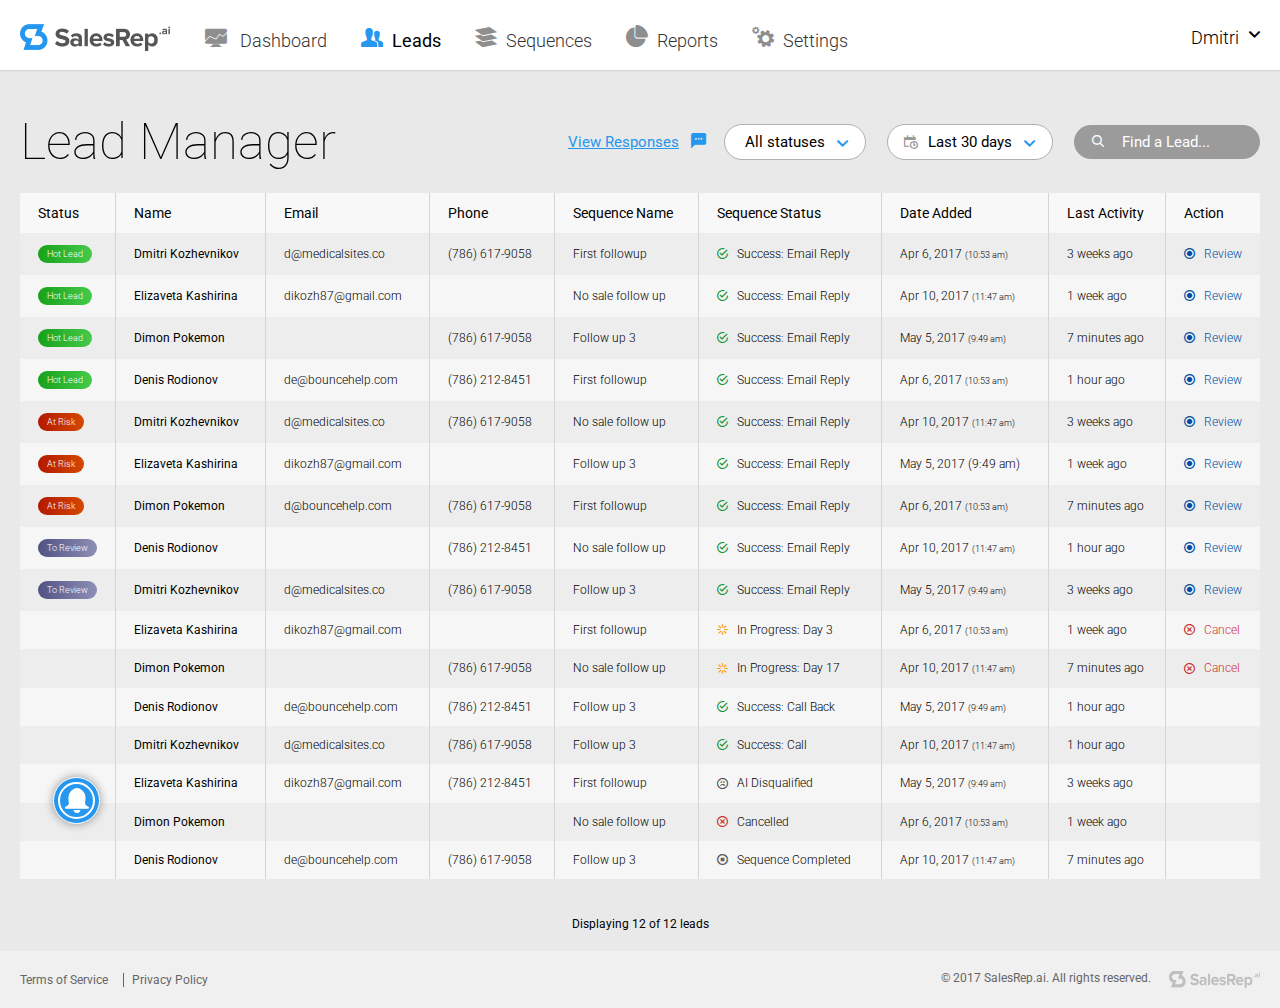
==== commit b1882c64: "f" ====
--- a/index.html
+++ b/index.html
@@ -396,7 +396,7 @@
 				<h2><span>History:</span> Dmitri Kozhevnikov</h2>
 				<ul class="modal__nav">
 					<li><a href="#">Lead Page</a></li>
-					<li><a href="#details" class="details-opener">Lead Details</a></li>
+					<li><a href="#details" class="details-toggle">Lead Details</a></li>
 				</ul>
 			</div>
 			<div class="details" id="details">
@@ -436,95 +436,95 @@
 				<div class="dialog">
 					<div class="dialog__title">
 						<h3>Day 1</h3>
-						<span class="dialog__day">May 5, 2017</span>
+						<span class="day">May 5, 2017</span>
 					</div>
 					<div class="dialog__row">
-						<div class="dialog__symbol">
-							<div class="dialog__icon dialog__icon-call"></div>
-							<span class="dialog__rec"></span>
+						<div class="badge">
+							<div class="badge__icon badge--call"></div>
+							<span class="badge__rec"></span>
 						</div>
 						<div class="dialog__summary">
 							<span>Called: no aswer - Left a Voicemail</span>
-							<span class="dialog__day">May 5, 9:41 am EST</span>
+							<span class="day">May 5, 9:41 am EST</span>
 						</div>
 					</div>
 					<div class="dialog__row dialog--new">
-						<div class="dialog__symbol">
-							<div class="dialog__icon dialog__icon-email"></div>
+						<div class="badge">
+							<div class="badge__icon badge--email"></div>
 						</div>
 						<div class="dialog__summary">
 							<span>Email Sent</span>
-							<span class="dialog__day">May 5, 11:11 am EST</span>
+							<span class="day">May 5, 11:11 am EST</span>
 						</div>
 					</div>
 					<div class="dialog__row dialog--new">
-						<div class="dialog__symbol">
-							<div class="dialog__icon dialog__icon-sms"></div>
+						<div class="badge">
+							<div class="badge__icon badge--sms"></div>
 						</div>
 						<div class="dialog__summary">
 							<span>SMS Sent</span>
-							<span class="dialog__day">May 5, 2:41 pm EST</span>
+							<span class="day">May 5, 2:41 pm EST</span>
 						</div>
 					</div>
 					<div class="dialog__row">
-						<div class="dialog__symbol">
-							<div class="dialog__icon dialog__icon-call"></div>
+						<div class="badge">
+							<div class="badge__icon badge--call"></div>
 						</div>
 						<div class="dialog__summary">
 							<span>Called: no aswer </span>
-							<span class="dialog__day">May 5, 9:41 am EST</span>
+							<span class="day">May 5, 9:41 am EST</span>
 						</div>
 					</div>
 					<div class="dialog__title">
 						<h3>Day 2</h3>
-						<span class="dialog__day">May 6, 2017</span>
+						<span class="day">May 6, 2017</span>
 					</div>
 					<div class="dialog__row">
-						<div class="dialog__symbol">
-							<div class="dialog__icon dialog__icon-call"></div>
-							<span class="dialog__rec"></span>
+						<div class="badge">
+							<div class="badge__icon badge--call"></div>
+							<span class="badge__rec"></span>
 						</div>
 						<div class="dialog__summary">
 							<span>Called: no aswer - Left a Voicemail</span>
-							<span class="dialog__day">May 5, 9:41 am EST</span>
+							<span class="day">May 5, 9:41 am EST</span>
 						</div>
 					</div>
 					<div class="dialog__row dialog--new">
-						<div class="dialog__symbol">
-							<div class="dialog__icon dialog__icon-email"></div>
+						<div class="badge">
+							<div class="badge__icon badge--email"></div>
 						</div>
 						<div class="dialog__summary">
 							<span>Email Sent</span>
-							<span class="dialog__day">May 5, 11:11 am EST</span>
+							<span class="day">May 5, 11:11 am EST</span>
 						</div>
 					</div>
 					<div class="dialog__row dialog--answer dialog--info">
-						<div class="dialog__symbol">
-							<div class="dialog__icon dialog__icon-call"></div>
+						<div class="badge">
+							<div class="badge__icon badge--call"></div>
 						</div>
 						<div class="dialog__summary">
 							<span><strong>Customer Called back</strong> - 1 min 23 sec - <a href="#">play</a></span>
-							<span class="dialog__day">May 5, 11:11 am EST</span>
+							<span class="day">May 5, 11:11 am EST</span>
 						</div>
 					</div>
 					<div class="dialog__row dialog--info">
-						<div class="dialog__symbol">
-							<div class="dialog__icon dialog__icon-call"></div>
+						<div class="badge">
+							<div class="badge__icon badge--call"></div>
 						</div>
 						<div class="dialog__summary">
 							<span><strong>Customer Picked up</strong> - 1 min 23 sec - <a href="#">play</a></span>
-							<span class="dialog__day">May 5, 11:11 am EST</span>
+							<span class="day">May 5, 11:11 am EST</span>
 						</div>
 					</div>
 					<div class="dialog__row dialog--answer dialog--message">
-						<div class="dialog__symbol">
-							<div class="dialog__icon dialog__icon-email"></div>
+						<div class="badge">
+							<div class="badge__icon badge--email"></div>
 						</div>
 						<div class="dialog__summary">
 							<div class="dialog__message-title">
 								<div class="flexible-row dialog__message-heading">
 									<strong>Customer Response </strong>
-									<span class="dialog__day">May 5, 11:11 am EST</span>
+									<span class="day">May 5, 11:11 am EST</span>
 								</div>
 								<p>Re: Karolyne from The Eichholz Law Firm</p>
 							</div>
@@ -539,12 +539,12 @@
 						</div>
 					</div>
 					<div class="dialog__row dialog--new">
-						<div class="dialog__symbol">
-							<div class="dialog__icon dialog__icon-email"></div>
+						<div class="badge">
+							<div class="badge__icon badge--email"></div>
 						</div>
 						<div class="dialog__summary">
 							<span><strong>AI Replied </strong> Email Sent</span>
-							<span class="dialog__day">May 5, 11:11 am EST</span>
+							<span class="day">May 5, 11:11 am EST</span>
 						</div>
 					</div>
 					<div class="dialog__notification">
@@ -553,17 +553,17 @@
 							Notifications sent
 							<span class="dialog__notification-number">2</span>
 						</span>
-						<span class="dialog__day">May 5, 11:11 am EST</span>
+						<span class="day">May 5, 11:11 am EST</span>
 					</div>
 					<div class="dialog__row dialog--answer dialog--message">
-						<div class="dialog__symbol">
-							<div class="dialog__icon dialog__icon-email"></div>
+						<div class="badge">
+							<div class="badge__icon badge--email"></div>
 						</div>
 						<div class="dialog__summary">
 							<div class="dialog__message-title">
 								<div class="flexible-row dialog__message-heading">
 									<strong>Customer Response <span class="label label--green">Hot Lead</span></strong>
-									<span class="dialog__day">May 5, 11:11 am EST</span>
+									<span class="day">May 5, 11:11 am EST</span>
 								</div>
 								<p>Re: Karolyne from The Eichholz Law Firm</p>
 							</div>
@@ -578,14 +578,14 @@
 						</div>
 					</div>
 					<div class="dialog__row dialog--message">
-						<div class="dialog__symbol">
-							<div class="dialog__icon dialog__icon-email"></div>
+						<div class="badge">
+							<div class="badge__icon badge--email"></div>
 						</div>
 						<div class="dialog__summary">
 							<div class="dialog__message-title">
 								<div class="flexible-row dialog__message-heading">
 									<span><strong>AI Replied</strong>  via Email <span class="icon-open-email"></span></span>
-									<span class="dialog__day">May 5, 1:41 pm EST</span>
+									<span class="day">May 5, 1:41 pm EST</span>
 								</div>
 								<p>Re: Karolyne from The Eichholz Law Firm </p>
 							</div>
@@ -602,17 +602,17 @@
 					<div class="dialog__notification">
 						<span class="dialog__attention-icon">!</span>
 						<span class="dialog__notification-text">Notifications sent</span>
-						<span class="dialog__day">May 5, 11:11 am EST</span>
+						<span class="day">May 5, 11:11 am EST</span>
 					</div>
 					<div class="dialog__row dialog--answer dialog--message">
-						<div class="dialog__symbol">
-							<div class="dialog__icon dialog__icon-email"></div>
+						<div class="badge">
+							<div class="badge__icon badge--email"></div>
 						</div>
 						<div class="dialog__summary">
 							<div class="dialog__message-title">
 								<div class="flexible-row dialog__message-heading">
 									<strong>Customer Response <span class="label label--green">Hot Lead</span></strong>
-									<span class="dialog__day">May 5, 11:11 am EST</span>
+									<span class="day">May 5, 11:11 am EST</span>
 								</div>
 								<p>Re: Karolyne from The Eichholz Law Firm</p>
 							</div>
@@ -637,8 +637,8 @@
 						<button class="btn btn--orange" disabled><span class="icon-sms"></span> Sms</button>
 					</div>
 					<div class="dialog__row dialog--textfield">
-						<div class="dialog__symbol">
-							<div class="dialog__icon dialog__icon-email"></div>
+						<div class="badge">
+							<div class="badge__icon badge--email"></div>
 						</div>
 						<div class="dialog__summary">
 							<form action="#">
@@ -653,14 +653,14 @@
 						</div>
 					</div>
 					<div class="dialog__row dialog--message dialog--replied">
-						<div class="dialog__symbol">
-							<div class="dialog__icon dialog__icon-email"></div>
+						<div class="badge">
+							<div class="badge__icon badge--email"></div>
 						</div>
 						<div class="dialog__summary">
 							<div class="dialog__message-title">
 								<div class="flexible-row dialog__message-heading">
 									<span><strong class="blue">You Replied</strong>   - Email Sent</span>
-									<span class="dialog__day">May 5, 1:41 pm EST</span>
+									<span class="day">May 5, 1:41 pm EST</span>
 								</div>
 								<p>Re: Karolyne from The Eichholz Law Firm </p>
 							</div>
@@ -676,13 +676,13 @@
 				</div>
 			</div>
 		</div>
-		<div class="modal__footer">
+		<div class="modal__footer modal-close">
 			<p class="modal__status">
 				<span class="icon-success success"></span>
 				<strong>Success:</strong>
 				Customer Called back
 			</p>
-			<a href="#" class="modal__footer-close modal-close">Close</a>
+			<a href="#" class="modal__footer-close">Close</a>
 		</div>
 	</div>
 </div>
--- a/css/main.css
+++ b/css/main.css
@@ -49,7 +49,7 @@
 .rel {
   position: relative; }
 
-.flexible-row, .header .container, .headline, .headline__title, .footer .container, .modal__footer, .modal__headline, .dialog__summary, .dialog__notification, .details__wrap {
+.flexible-row, .header .container, .headline, .headline__title, .footer .container, .modal__footer, .modal__headline, .dialog__summary, .dialog__notification, .day-block__heading, .day-block__summary, .message-resp__title, .message-resp__body {
   display: -webkit-box;
   display: -ms-flexbox;
   display: flex;
@@ -65,6 +65,18 @@
 
 .blue {
   color: #2597ee; }
+
+
+.clear:after {
+  content: "";
+  display: table;
+  clear: both; }
+
+.day {
+  font-weight: bold;
+  color: #999;
+  font-size: 9px;
+  text-transform: uppercase; }
 
 body {
   margin: 0;
@@ -116,10 +128,10 @@
   src: url("../fonts/icons.eot?#iefix") format("eot"), url("../fonts/icons.woff") format("woff"), url("../fonts/icons.ttf") format("truetype"), url("../fonts/icons.svg#icons") format("svg"); }
 
 [class^="icon-"],
-[class*=" icon-"], .select-field__opener, .headline-search, .help span, .dialog__icon, .dialog__rec {
+[class*=" icon-"], .select-field__opener, .headline-search, .help span, .badge__icon, .badge__rec {
   line-height: 1; }
   [class^="icon-"]:before,
-  [class*=" icon-"]:before, .select-field__opener:before, .headline-search:before, .help span:before, .dialog__icon:before, .dialog__rec:before {
+  [class*=" icon-"]:before, .select-field__opener:before, .headline-search:before, .help span:before, .badge__icon:before, .badge__rec:before {
     font-family: "icons";
     -webkit-font-smoothing: antialiased;
     -moz-osx-font-smoothing: grayscale;
@@ -134,71 +146,86 @@
   src: url("../fonts/icons.eot");
   src: url("../fonts/icons.eot?#iefix") format("eot"), url("../fonts/icons.woff") format("woff"), url("../fonts/icons.ttf") format("truetype"), url("../fonts/icons.svg#icons") format("svg"); }
 
+.icon-add:before, .badge--add:before {
+  content: '\E001'; }
+
 .icon-arrow-drop:before, .select-field__opener:before {
-  content: '\E001'; }
+  content: '\E002'; }
 
 .icon-calendar:before {
-  content: '\E002'; }
+  content: '\E003'; }
 
 .icon-call:before, .help span:before {
-  content: '\E003'; }
+  content: '\E004'; }
 
 .icon-close:before {
-  content: '\E004'; }
+  content: '\E005'; }
 
 .icon-complete:before {
-  content: '\E005'; }
+  content: '\E006'; }
+
+.icon-copy:before {
+  content: '\E007'; }
 
 .icon-dashboard:before {
-  content: '\E006'; }
-
-.icon-envelope:before, .dialog__icon-email:before {
-  content: '\E007'; }
+  content: '\E008'; }
+
+.icon-envelope:before, .badge--email:before {
+  content: '\E009'; }
 
 .icon-fail:before {
-  content: '\E008'; }
+  content: '\E00A'; }
 
 .icon-in-progress:before {
-  content: '\E009'; }
+  content: '\E00B'; }
 
 .icon-leads:before {
-  content: '\E00A'; }
+  content: '\E00C'; }
+
+.icon-minus:before {
+  content: '\E00D'; }
+
+.icon-move:before {
+  content: '\E00E'; }
 
 .icon-open-email:before {
-  content: '\E00B'; }
-
-.icon-phone:before, .dialog__icon-call:before {
-  content: '\E00C'; }
-
-.icon-record:before, .dialog__rec:before {
-  content: '\E00D'; }
+  content: '\E00F'; }
+
+.icon-phone:before, .badge--call:before {
+  content: '\E010'; }
+
+.icon-record:before, .badge__rec:before {
+  content: '\E011'; }
 
 .icon-reports:before {
-  content: '\E00E'; }
+  content: '\E012'; }
 
 .icon-responses:before {
-  content: '\E00F'; }
+  content: '\E013'; }
 
 .icon-review:before {
-  content: '\E010'; }
+  content: '\E014'; }
 
 .icon-sad:before {
-  content: '\E011'; }
+  content: '\E015'; }
 
 .icon-search:before, .headline-search:before {
-  content: '\E012'; }
+  content: '\E016'; }
 
 .icon-sequences:before {
-  content: '\E013'; }
+  content: '\E017'; }
 
 .icon-settings:before {
-  content: '\E014'; }
-
-.icon-sms:before, .dialog__icon-sms:before {
-  content: '\E015'; }
+  content: '\E018'; }
+
+.icon-sms:before, .badge--sms:before {
+  content: '\E019'; }
 
 .icon-success:before {
-  content: '\E016'; }
+  content: '\E01A'; }
+
+.icon-trash:before {
+  content: '\E01B'; }
 
 html {
   height: 100%; }
@@ -207,8 +234,11 @@
   display: -webkit-box;
   display: -ms-flexbox;
   display: flex;
-  min-height: 100%;
-  width: 100%; }
+  height: 100%;
+  width: 100%;
+  -webkit-box-align: stretch;
+      -ms-flex-align: stretch;
+          align-items: stretch; }
 
 .page {
   display: -webkit-box;
@@ -231,14 +261,27 @@
   -webkit-box-flex: 1;
       -ms-flex: 1 0 auto;
           flex: 1 0 auto;
-  padding: 20px 0; }
+  padding-top: 20px;
+  display: -webkit-box;
+  display: -ms-flexbox;
+  display: flex;
+  -webkit-box-orient: vertical;
+  -webkit-box-direction: normal;
+      -ms-flex-direction: column;
+          flex-direction: column;
+  -webkit-box-align: stretch;
+      -ms-flex-align: stretch;
+          align-items: stretch; }
+  .main > .container {
+    padding-bottom: 20px; }
 
 .container {
   margin: 0 auto;
   max-width: 1366px;
   padding: 0 20px;
   -webkit-box-sizing: border-box;
-          box-sizing: border-box; }
+          box-sizing: border-box;
+  width: 100%; }
 
 .header {
   background: #fff;
@@ -415,7 +458,7 @@
       margin-bottom: 0; }
 
 .headline {
-  padding: 22px 0; }
+  margin: 22px 0; }
   @media (max-width: 1219px) {
     .headline {
       display: block; } }
@@ -425,15 +468,17 @@
   @media (max-width: 767px) {
     .headline__title {
       display: block; } }
+  .headline--simple {
+    -webkit-box-pack: start;
+        -ms-flex-pack: start;
+            justify-content: flex-start; }
   .headline h1 {
-    margin: 0 60px 0 0;
+    margin: 0 38px 0 0;
     font-size: 51px;
     font-weight: 100; }
-    @media (max-width: 1219px) {
-      .headline h1 {
-        margin: 0; } }
     @media (max-width: 767px) {
       .headline h1 {
+        margin-right: 0;
         margin-bottom: 20px;
         font-size: 40px; } }
   .headline .view-link {
@@ -468,6 +513,10 @@
     @media (max-width: 767px) {
       .headline form {
         display: block; } }
+  .headline__btns .btn {
+    margin-left: 6px; }
+    .headline__btns .btn:first-child {
+      margin-left: 0; }
 
 .select-field {
   margin-left: 18px;
@@ -487,11 +536,10 @@
     .select-field {
       margin-right: 0;
       margin-bottom: 20px;
-      display: block;
-      border-radius: 22px; } }
+      display: block; } }
   .select-field select {
-    height: 26px;
-    line-height: 26px;
+    height: 34px;
+    line-height: 34px;
     font-size: 15px;
     background: none;
     border: none;
@@ -503,9 +551,6 @@
     @media (max-width: 1219px) {
       .select-field select {
         width: 100%; } }
-    @media (max-width: 767px) {
-      .select-field select {
-        height: 34px; } }
   .select-field--icon select {
     padding-left: 40px; }
   .select-field__icon, .select-field__opener {
@@ -543,7 +588,7 @@
   position: relative;
   margin-left: 18px;
   background: #9b9b9b;
-  border-radius: 15px;
+  border-radius: 18px;
   padding: 0 10px;
   color: #fff; }
   @media (max-width: 1219px) {
@@ -562,12 +607,12 @@
     left: 14px;
     width: 20px;
     text-align: center;
-    line-height: 30px; }
+    line-height: 32px; }
   .headline-search input {
     border: none;
     background: none;
     font-size: 15px;
-    line-height: 30px;
+    line-height: 34px;
     padding: 0 0 0 38px;
     width: 166px;
     outline: none;
@@ -575,9 +620,6 @@
     @media (max-width: 1219px) {
       .headline-search input {
         width: 100%; } }
-    @media (max-width: 767px) {
-      .headline-search input {
-        line-height: 34px; } }
     .headline-search input::-webkit-input-placeholder {
       color: #fff; }
     .headline-search input:-ms-input-placeholder {
@@ -657,6 +699,37 @@
     -webkit-animation: help 3s infinite;
             animation: help 3s infinite; }
 
+.badge {
+  position: relative;
+  display: inline-block; }
+  .badge__icon {
+    border-radius: 50%;
+    color: #fff;
+    text-align: center;
+    line-height: 25px;
+    width: 26px;
+    height: 26px;
+    display: block; }
+  .badge--call {
+    background: #0e9133; }
+  .badge--email {
+    background: #2597ee; }
+  .badge--sms {
+    background: #e7682a; }
+  .badge--add {
+    background: #000;
+    vertical-align: middle; }
+  .badge__rec {
+    position: absolute;
+    top: -5px;
+    right: -5px;
+    font-size: 11px;
+    line-height: 6px;
+    color: #ff4800;
+    padding: 1px;
+    background: #fff;
+    border-radius: 2px; }
+
 .btn {
   display: inline-block;
   border-radius: 4px;
@@ -666,7 +739,8 @@
   border: none;
   line-height: 27px;
   padding: 2px 19px;
-  cursor: pointer; }
+  cursor: pointer;
+  white-space: nowrap; }
   .btn--blue {
     background: #2597ee; }
     .btn--blue:hover {
@@ -675,12 +749,19 @@
     background: #e7682a; }
     .btn--orange:hover {
       background: #ec8858; }
+  .btn--grey {
+    background: #8e8e8e; }
+    .btn--grey:hover {
+      background: #a8a8a8; }
   .btn--naked {
     background: none;
     text-decoration: underline;
     color: #707070; }
     .btn--naked:hover {
       color: #000; }
+  .btn--big {
+    height: 34px;
+    font-size: 15px; }
   .btn [class^="icon-"],
   .btn [class*=" icon-"] {
     margin-right: 5px;
@@ -817,6 +898,8 @@
     border-radius: 0 0 4px 4px;
     padding: 28px 50px;
     font-size: 26px; }
+    .modal__footer:hover {
+      background: #cddce7; }
     @media (max-width: 767px) {
       .modal__footer {
         display: block;
@@ -840,8 +923,6 @@
   .modal__footer-close {
     font-size: 24px;
     text-decoration: none; }
-    .modal__footer-close:hover {
-      text-decoration: underline; }
   .modal__body {
     padding: 25px 50px;
     display: -webkit-box;
@@ -873,13 +954,8 @@
     overflow-x: hidden;
     padding-right: 10px; }
 
-*::-webkit-scrollbar {
-  width: 8px; }
-
-*::-webkit-scrollbar-thumb {
-  border-radius: 4px;
-  width: 8px;
-  background-color: #666; }
+body.modal-open {
+  overflow: hidden; }
 
 .tooltip {
   position: absolute;
@@ -926,6 +1002,17 @@
     .tooltip__frame:hover .tooltip {
       display: block; }
 
+*::-webkit-scrollbar {
+  width: 8px; }
+
+*::-webkit-scrollbar-thumb {
+  border-radius: 4px;
+  width: 8px;
+  background-color: #666; }
+
+/*
+width: 8px;
+background-color: #666;*/
 .lead-table {
   width: 100%;
   background: #ededed; }
@@ -1013,34 +1100,9 @@
             justify-content: space-between; }
     .dialog__row:hover .dialog__summary {
       background: #fff; }
-  .dialog__symbol {
+  .dialog .badge {
     display: block;
-    margin-right: 10px;
-    position: relative; }
-  .dialog__icon {
-    border-radius: 50%;
-    color: #fff;
-    text-align: center;
-    line-height: 25px;
-    width: 26px;
-    height: 26px;
-    display: block; }
-  .dialog__icon-call {
-    background: #0e9133; }
-  .dialog__icon-email {
-    background: #2597ee; }
-  .dialog__icon-sms {
-    background: #e7682a; }
-  .dialog__rec {
-    position: absolute;
-    top: -5px;
-    right: -5px;
-    font-size: 11px;
-    line-height: 6px;
-    color: #ff4800;
-    padding: 1px;
-    background: #fff;
-    border-radius: 2px; }
+    margin-right: 10px; }
   .dialog__summary {
     padding: 5px 13px;
     font-size: 13px;
@@ -1059,7 +1121,7 @@
             flex-direction: row-reverse;
     -ms-flex-item-align: end;
         align-self: flex-end; }
-    .dialog--answer .dialog__symbol {
+    .dialog--answer .badge {
       margin-right: 0;
       margin-left: 10px; }
   .dialog--message, .dialog--info {
@@ -1163,7 +1225,16 @@
   background: #f6f6f6;
   position: relative; }
   .details__wrap {
-    padding: 26px 50px; }
+    display: -webkit-box;
+    display: -ms-flexbox;
+    display: flex;
+    padding: 26px 50px;
+    -webkit-box-sizing: border-box;
+            box-sizing: border-box;
+    width: 100%;
+    -webkit-box-pack: justify;
+        -ms-flex-pack: justify;
+            justify-content: space-between; }
     @media (max-width: 767px) {
       .details__wrap {
         display: block; } }
@@ -1199,3 +1270,434 @@
     width: 60%;
     padding-bottom: 8px;
     padding-top: 2px; }
+
+.sequences {
+  display: -webkit-box;
+  display: -ms-flexbox;
+  display: flex;
+  -ms-flex-wrap: wrap;
+      flex-wrap: wrap;
+  width: 100%;
+  margin: 0 -10px;
+  -webkit-box-align: stretch;
+      -ms-flex-align: stretch;
+          align-items: stretch; }
+  .sequences__col {
+    -webkit-box-flex: 1;
+        -ms-flex: auto;
+            flex: auto;
+    width: 25%;
+    max-width: 25%;
+    padding: 10px;
+    -webkit-box-sizing: border-box;
+            box-sizing: border-box; }
+    @media (max-width: 1219px) {
+      .sequences__col {
+        width: 50%;
+        max-width: 50%; } }
+    @media (max-width: 767px) {
+      .sequences__col {
+        width: 100%;
+        max-width: 100%; } }
+  .sequences__item {
+    border-radius: 4px;
+    background: #fff;
+    height: 100%; }
+  .sequences__header {
+    padding: 15px; }
+    .sequences__header h2 {
+      margin: 0;
+      font-weight: bold;
+      font-size: 18px; }
+    .sequences__header .icon-sequences {
+      color: #2597ee;
+      margin-right: 8px;
+      vertical-align: middle;
+      display: inline-block; }
+  .sequences__summary {
+    background: #f4f4f4;
+    padding: 15px 10px 15px 0;
+    width: 100%;
+    display: -webkit-box;
+    display: -ms-flexbox;
+    display: flex;
+    -webkit-box-sizing: border-box;
+            box-sizing: border-box; }
+    .sequences__summary dl {
+      margin: 0;
+      width: 25%;
+      -webkit-box-sizing: border-box;
+              box-sizing: border-box;
+      padding-left: 18px; }
+    .sequences__summary dt {
+      display: inline-block; }
+    .sequences__summary dd {
+      display: inline-block;
+      margin: 0;
+      font-weight: bold; }
+  .sequences__calendar {
+    padding: 20px 16px 42px; }
+  .sequences__row {
+    margin-bottom: 7px; }
+  .sequences__day {
+    display: inline-block;
+    background: #dedede;
+    text-align: center;
+    border-radius: 4px;
+    margin-right: 16px;
+    width: 74px;
+    -webkit-box-sizing: border-box;
+            box-sizing: border-box;
+    font-weight: bold;
+    font-size: 13px;
+    line-height: 18px;
+    padding: 5px;
+    text-transform: uppercase; }
+  .sequences__icons {
+    position: relative;
+    display: inline-block; }
+    .sequences__icons:before {
+      content: '';
+      display: block;
+      height: 1px;
+      left: 0;
+      right: 0;
+      top: 50%;
+      background: #b2b2b2;
+      position: absolute; }
+    .sequences__icons .badge {
+      display: inline-block;
+      position: relative;
+      margin-left: 11px; }
+      .sequences__icons .badge:first-child {
+        margin-left: 0; }
+
+.create-block {
+  background: #454545;
+  padding: 27px 0;
+  -webkit-box-flex: 1;
+      -ms-flex: 1 0 auto;
+          flex: 1 0 auto; }
+  .create-block__aside {
+    margin-left: -9999px;
+    padding-left: 9975px;
+    background: #fff;
+    border-radius: 4px;
+    width: 270px;
+    margin-right: 33px; }
+    @media (max-width: 767px) {
+      .create-block__aside {
+        width: auto;
+        margin: 0 0 20px;
+        padding: 0; } }
+  .create-block__aside-holder {
+    padding: 35px 28px 35px 0; }
+    @media (max-width: 767px) {
+      .create-block__aside-holder {
+        padding: 20px; } }
+  .create-block__button-main, .create-block__button {
+    border: 1px solid #a0a0a0;
+    border-radius: 4px;
+    margin-bottom: 5px;
+    color: #000;
+    text-decoration: none;
+    display: block;
+    padding: 10px 15px; }
+    .create-block__button-main .badge, .create-block__button .badge {
+      margin-right: 16px; }
+  .create-block__button-main {
+    font-weight: 300;
+    font-size: 15px;
+    padding-top: 13px;
+    padding-bottom: 13px; }
+  .create-block .container {
+    display: -webkit-box;
+    display: -ms-flexbox;
+    display: flex;
+    width: 100%; }
+    @media (max-width: 767px) {
+      .create-block .container {
+        display: block; } }
+  .create-block__main {
+    border-radius: 4px;
+    background: #ddd;
+    padding: 30px 25px;
+    -webkit-box-flex: 1;
+        -ms-flex: 1 0 auto;
+            flex: 1 0 auto; }
+  .create-block__title {
+    margin-bottom: 18px; }
+    .create-block__title h2 {
+      margin: 0;
+      font-size: 30px;
+      font-weight: bold; }
+      .create-block__title h2 span {
+        margin-right: 12px;
+        color: #2597ee;
+        display: inline-block;
+        vertical-align: middle; }
+
+.day-block {
+  margin: 0 -12px 15px;
+  padding: 12px;
+  border: 1px dashed transparent;
+  border-radius: 4px; }
+  .day-block__container {
+    max-width: 452px; }
+  .day-block--drag {
+    background: #e9e9e9;
+    border-color: #ababab; }
+  .day-block__heading {
+    background: #f6f6f6;
+    border: 1px solid #c0c0c0;
+    padding: 12px 15px;
+    margin-bottom: 12px;
+    border-radius: 4px; }
+  .day-block__heading-text {
+    margin-right: 20px; }
+    .day-block__heading-text h3 {
+      margin: 0 17px 0 0;
+      display: inline-block;
+      text-transform: uppercase;
+      font-weight: bold;
+      font-size: 18px; }
+    .day-block__heading-text p {
+      margin: 0;
+      display: inline-block; }
+  .day-block__tools {
+    list-style: none;
+    padding: 0;
+    margin: 0;
+    -webkit-box-align: center;
+        -ms-flex-align: center;
+            align-items: center;
+    display: none; }
+    .day-block--drag .day-block__tools {
+      display: -webkit-box;
+      display: -ms-flexbox;
+      display: flex; }
+    .day-block__tools li {
+      margin-left: 8px; }
+      .day-block__tools li:first-child {
+        margin-left: 0; }
+    .day-block__tools a {
+      color: #0d0c0e;
+      text-decoration: none; }
+      .day-block__tools a:hover {
+        color: #2597ee; }
+  .day-block__row {
+    margin: 0 0 5px 25px; }
+    .day-block__row .badge {
+      margin-right: 10px; }
+  .day-block__summary {
+    background: #f6f6f6;
+    border-radius: 4px;
+    border: 1px solid #c0c0c0;
+    padding: 10px 13px; }
+    .day-block--new .day-block__summary {
+      background: #fff;
+      border-color: #a5a5a5; }
+    .day-block--add-row .day-block__summary {
+      background: #eae5f0;
+      border: 1px dashed #b3b3b3;
+      color: #b3b3b3; }
+  .day-block__text {
+    font-size: 13px;
+    font-weight: 300; }
+    .day-block--add-row .day-block__text {
+      font-weight: normal; }
+  .day-block__info {
+    font-weight: bold;
+    font-size: 9px;
+    color: #999; }
+    .day-block__info strong {
+      color: #333; }
+  .day-block__plus {
+    background: #eae5f0;
+    color: #b3b3b3;
+    border: 1px dashed #b3b3b3;
+    border-radius: 50%;
+    margin-right: 10px;
+    width: 24px;
+    height: 22px;
+    text-align: center;
+    display: inline-block;
+    line-height: 21px;
+    font-size: 15px; }
+  .day-block__add {
+    background: #e9e9e9;
+    margin: 0 -12px 15px;
+    padding: 20px 28px;
+    border: 1px dashed #ababab;
+    border-radius: 4px;
+    color: #acacac;
+    font-size: 18px; }
+    .day-block__add strong {
+      font-weight: normal;
+      color: #8e8e8e; }
+
+.message-resp {
+  -webkit-box-flex: 1;
+      -ms-flex: 1 0 auto;
+          flex: 1 0 auto;
+  display: -webkit-box;
+  display: -ms-flexbox;
+  display: flex;
+  margin: 0 20px 50px; }
+  .message-resp .container {
+    background: #454545;
+    -webkit-box-flex: 1;
+        -ms-flex: 1 0 auto;
+            flex: 1 0 auto;
+    border-radius: 4px;
+    display: -webkit-box;
+    display: -ms-flexbox;
+    display: flex;
+    padding: 0;
+    max-width: 1326px; }
+    @media (max-width: 1023px) {
+      .message-resp .container {
+        display: block; } }
+  .message-resp__messages {
+    width: 45%;
+    padding: 5px;
+    -webkit-box-sizing: border-box;
+            box-sizing: border-box;
+    display: -webkit-box;
+    display: -ms-flexbox;
+    display: flex;
+    -webkit-box-orient: vertical;
+    -webkit-box-direction: normal;
+        -ms-flex-direction: column;
+            flex-direction: column; }
+    @media (max-width: 1023px) {
+      .message-resp__messages {
+        width: auto; } }
+  .message-resp__item {
+    margin-bottom: 5px;
+    border-radius: 4px;
+    background: #fff; }
+  .message-resp__title {
+    border-bottom: 1px solid #e5e5e5;
+    padding: 12px 12px 12px 17px;
+    -webkit-box-align: baseline;
+        -ms-flex-align: baseline;
+            align-items: baseline; }
+  .message-resp__heading {
+    margin-right: 10px;
+    display: -webkit-box;
+    display: -ms-flexbox;
+    display: flex;
+    -webkit-box-align: baseline;
+        -ms-flex-align: baseline;
+            align-items: baseline;
+    font-weight: 300; }
+    .message-resp__heading h3 {
+      margin: 0 12px 0 0;
+      font-weight: bold;
+      font-size: 15px; }
+    .message-resp__heading p {
+      margin: 0 15px 0 0; }
+  .message-resp__info {
+    font-size: 13px;
+    display: -webkit-box;
+    display: -ms-flexbox;
+    display: flex;
+    -webkit-box-align: baseline;
+        -ms-flex-align: baseline;
+            align-items: baseline; }
+    .message-resp__info p {
+      margin: 0 8px; }
+  .message-resp__body {
+    padding: 14px 12px 11px 17px;
+    -webkit-box-align: end;
+        -ms-flex-align: end;
+            align-items: flex-end;
+    max-width: 100%; }
+  .message-resp__text {
+    margin-right: 30px;
+    font-size: 13px;
+    font-weight: 300; }
+  .message-resp__reply {
+    -ms-flex-item-align: end;
+        align-self: flex-end;
+    width: 70%;
+    position: relative;
+    background: #dadada;
+    border-radius: 4px;
+    -webkit-box-sizing: border-box;
+            box-sizing: border-box;
+    padding: 12px;
+    margin-bottom: 5px; }
+    .message-resp__reply:before {
+      content: '';
+      position: absolute;
+      right: 68px;
+      top: -8px;
+      height: 0;
+      display: block;
+      border: 4px solid transparent;
+      border-bottom-color: #dadada; }
+    .message-resp__reply > .badge__icon {
+      position: absolute;
+      left: -36px;
+      top: 0; }
+  .message-resp__reply-close {
+    position: absolute;
+    color: #989898;
+    top: 13px;
+    right: 15px;
+    text-decoration: none;
+    font-size: 10px; }
+  .message-resp__reply-title {
+    font-weight: 300;
+    font-size: 15px;
+    margin-bottom: 6px; }
+  .message-resp__field {
+    margin-bottom: 10px;
+    height: 90px; }
+  .message-resp__pagination {
+    text-align: center;
+    margin: 10px 0;
+    color: #e9e9e9; }
+  .message-resp__view {
+    display: -webkit-box;
+    display: -ms-flexbox;
+    display: flex;
+    -webkit-box-align: center;
+        -ms-flex-align: center;
+            align-items: center;
+    -webkit-box-pack: center;
+        -ms-flex-pack: center;
+            justify-content: center;
+    width: 55%;
+    margin: 1px;
+    position: relative; }
+    @media (max-width: 1023px) {
+      .message-resp__view {
+        width: auto; } }
+  .message-resp__preview {
+    margin: 0;
+    color: #fff;
+    text-align: center; }
+  .message-resp__wrapper {
+    position: absolute;
+    top: 0;
+    bottom: 0;
+    left: 0;
+    right: 0;
+    background: #e9e9e9;
+    border-radius: 0 4px 4px 0; }
+    @media (max-width: 1023px) {
+      .message-resp__wrapper {
+        position: static;
+        width: 100%; } }
+  .message-resp__holder {
+    height: 100%;
+    overflow: auto; }
+    @media (max-width: 1023px) {
+      .message-resp__holder {
+        height: auto;
+        overflow: visible; }
+        .message-resp__holder .modal__body {
+          padding: 20px; } }
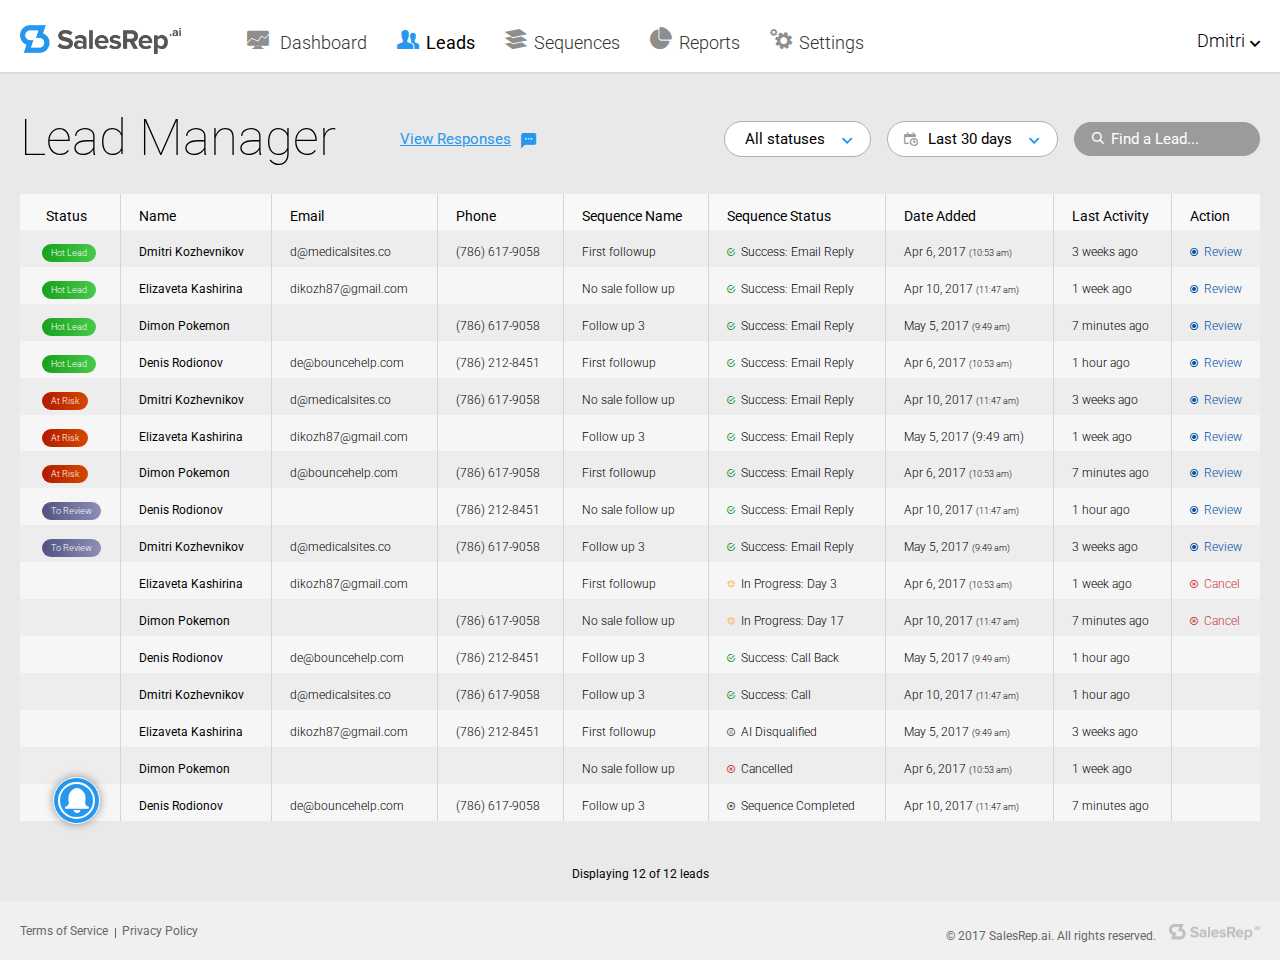
==== commit 27cc8142: ";" ====
--- a/index.html
+++ b/index.html
@@ -53,7 +53,7 @@
 		<div class="headline">
 			<div class="headline__title">
 				<h1>Lead Manager</h1>
-				<a href="#modal1" class="view-link modal-opener">
+				<a href="#popup1" class="view-link popup-opener">
 					<span>View Responses</span>
 					<em class="icon-responses"></em>
 				</a>
@@ -387,10 +387,10 @@
 </footer>
 <a href="#" class="help"><span>Call for help</span></a>
 </div>
-<div class="modal" id="modal1">
-	<span class="modal__overlay"></span>
-	<div class="modal__box">
-		<a href="#" class="modal__close modal-close"><span class="icon-close"></span></a>
+<div class="popup" id="popup1">
+	<span class="popup__overlay"></span>
+	<div class="popup__box modal">
+		<a href="#" class="popup__close"><span class="icon-close"></span></a>
 		<div class="modal__header">
 			<div class="modal__header-wrap">
 				<h2><span>History:</span> Dmitri Kozhevnikov</h2>
@@ -676,7 +676,7 @@
 				</div>
 			</div>
 		</div>
-		<div class="modal__footer modal-close">
+		<div class="modal__footer">
 			<p class="modal__status">
 				<span class="icon-success success"></span>
 				<strong>Success:</strong>
--- a/css/main.css
+++ b/css/main.css
@@ -107,7 +107,7 @@
   max-width: 100%;
   min-width: 100%;
   border: 1px solid #bdbdbd;
-  border-radius: 4px;
+  border-radius: 5px;
   padding: 6px 0 6px 10px;
   overflow: auto;
   resize: none;
@@ -140,6 +140,9 @@
     font-weight: normal;
     text-decoration: none;
     text-transform: none; }
+
+* {
+  -webkit-font-smoothing: antialiased; }
 
 @font-face {
   font-family: "icons";
@@ -277,7 +280,7 @@
 
 .container {
   margin: 0 auto;
-  max-width: 1366px;
+  max-width: 1322px;
   padding: 0 20px;
   -webkit-box-sizing: border-box;
           box-sizing: border-box;
@@ -287,7 +290,7 @@
   background: #fff;
   -webkit-box-shadow: 0 0 3px rgba(0, 0, 0, 0.2);
           box-shadow: 0 0 3px rgba(0, 0, 0, 0.2);
-  padding: 24px 0 19px;
+  padding: 25px 0 18px;
   position: relative; }
 
 @media (max-width: 1023px) {
@@ -298,13 +301,13 @@
 
 .logo img {
   display: block;
-  width: 150px; }
+  width: 161px; }
 
 .navigation {
   -webkit-box-flex: 1;
       -ms-flex: 1 0 auto;
           flex: 1 0 auto;
-  margin: 0 35px;
+  margin: 1px 35px 0 66px;
   font-size: 18px; }
   @media (max-width: 1023px) {
     .navigation {
@@ -316,7 +319,7 @@
     font-weight: 300; }
   .navigation li {
     display: inline-block;
-    margin-left: 30px; }
+    margin-left: 26px; }
     .navigation li:first-child {
       margin-left: 0; }
     .navigation li:hover a {
@@ -328,7 +331,7 @@
     text-decoration: none; }
   .navigation span {
     color: #8e8e8e;
-    margin-right: 9px;
+    margin-right: 7px;
     font-size: 22px;
     display: inline-block;
     vertical-align: bottom; }
@@ -340,7 +343,8 @@
       color: #2597ee; }
 
 .user-tools {
-  position: relative; }
+  position: relative;
+  margin-top: 3px; }
   .user-tools__name {
     font-size: 18px;
     font-weight: 300; }
@@ -348,16 +352,16 @@
       color: inherit;
       text-decoration: none; }
     .user-tools__name span {
-      margin-left: 6px;
-      font-size: 11px;
-      vertical-align: top; }
+      margin-left: 1px;
+      font-size: 10px;
+      vertical-align: baseline; }
 
 .tools-tooltip {
   position: absolute;
   top: 100%;
   right: 0;
   z-index: 50;
-  border-radius: 4px;
+  border-radius: 5px;
   -webkit-box-shadow: 0 0 3px rgba(0, 0, 0, 0.2);
           box-shadow: 0 0 3px rgba(0, 0, 0, 0.2);
   margin-top: 16px;
@@ -387,7 +391,7 @@
     position: relative;
     padding: 7px 0;
     margin: 0;
-    border-radius: 4px; }
+    border-radius: 5px; }
     .tools-tooltip__list a {
       display: block;
       padding: 5px 12px;
@@ -458,16 +462,23 @@
       margin-bottom: 0; }
 
 .headline {
-  margin: 22px 0; }
+  margin: 18px 0 25px; }
   @media (max-width: 1219px) {
     .headline {
       display: block; } }
-  @media (max-width: 1219px) {
-    .headline__title {
-      margin-bottom: 20px; } }
-  @media (max-width: 767px) {
-    .headline__title {
-      display: block; } }
+  .headline__title {
+    -webkit-box-pack: start;
+        -ms-flex-pack: start;
+            justify-content: flex-start; }
+    @media (max-width: 1219px) {
+      .headline__title {
+        margin-bottom: 20px; } }
+    @media (max-width: 767px) {
+      .headline__title {
+        display: block; } }
+    .headline__title .btn {
+      -webkit-transform: translateY(4px);
+              transform: translateY(4px); }
   .headline--simple {
     -webkit-box-pack: start;
         -ms-flex-pack: start;
@@ -475,7 +486,9 @@
   .headline h1 {
     margin: 0 38px 0 0;
     font-size: 51px;
-    font-weight: 100; }
+    font-weight: 100;
+    -webkit-transform: translateY(-2px);
+            transform: translateY(-2px); }
     @media (max-width: 767px) {
       .headline h1 {
         margin-right: 0;
@@ -483,13 +496,16 @@
         font-size: 40px; } }
   .headline .view-link {
     font-size: 15px;
-    text-decoration: none; }
+    text-decoration: none;
+    margin-left: 26px; }
     .headline .view-link span {
       text-decoration: underline; }
     .headline .view-link em {
-      margin-left: 8px;
-      vertical-align: bottom;
-      display: inline-block; }
+      margin-left: 6px;
+      vertical-align: middle;
+      display: inline-block;
+      -webkit-transform: translateY(2px);
+              transform: translateY(2px); }
     .headline .view-link:hover span {
       text-decoration: none; }
   .headline form {
@@ -519,7 +535,7 @@
       margin-left: 0; }
 
 .select-field {
-  margin-left: 18px;
+  margin-left: 13px;
   background: #fff;
   border: 1px solid #afafaf;
   border-radius: 18px;
@@ -547,7 +563,7 @@
     -webkit-appearance: none;
        -moz-appearance: none;
             appearance: none;
-    padding: 0 40px 0 20px; }
+    padding: 0 45px 0 20px; }
     @media (max-width: 1219px) {
       .select-field select {
         width: 100%; } }
@@ -574,7 +590,7 @@
     padding-right: 12px;
     color: #2597ee; }
     .select-field__opener:before {
-      font-size: 11px; }
+      font-size: 10px; }
   .select-field__icon {
     left: 1px;
     padding-left: 12px;
@@ -586,7 +602,7 @@
 .headline-search {
   display: inline-block;
   position: relative;
-  margin-left: 18px;
+  margin-left: 13px;
   background: #9b9b9b;
   border-radius: 18px;
   padding: 0 10px;
@@ -613,7 +629,7 @@
     background: none;
     font-size: 15px;
     line-height: 34px;
-    padding: 0 0 0 38px;
+    padding: 0 0 0 27px;
     width: 166px;
     outline: none;
     color: #fff; }
@@ -644,14 +660,14 @@
         margin-bottom: 20px; } }
     .footer__nav li {
       display: inline-block;
-      margin: 0 6px; }
+      margin: 0 2px; }
       .footer__nav li:before {
         content: '';
         width: 1px;
-        height: 14px;
+        height: 10px;
         display: inline-block;
         background: #666;
-        margin-right: 8px;
+        margin-right: 6px;
         vertical-align: bottom; }
       .footer__nav li:first-child {
         margin-left: 0; }
@@ -663,11 +679,15 @@
       .footer__nav a:hover {
         color: #2597ee; }
   .footer__info {
-    margin: 0; }
+    margin: 0;
+    -webkit-transform: translateY(2px);
+            transform: translateY(2px); }
   .footer__logo {
-    vertical-align: middle;
+    vertical-align: baseline;
     display: inline-block;
-    margin-left: 15px; }
+    margin-left: 10px;
+    -webkit-transform: translateY(1px);
+            transform: translateY(1px); }
     .footer__logo img {
       display: block;
       width: 91px; }
@@ -706,19 +726,24 @@
     border-radius: 50%;
     color: #fff;
     text-align: center;
-    line-height: 25px;
+    line-height: 24px;
     width: 26px;
     height: 26px;
     display: block; }
+    .badge__icon:before {
+      display: inline-block;
+      margin-top: 1px; }
   .badge--call {
     background: #0e9133; }
   .badge--email {
-    background: #2597ee; }
+    background: #2597ee;
+    line-height: 23px; }
   .badge--sms {
     background: #e7682a; }
   .badge--add {
     background: #000;
-    vertical-align: middle; }
+    vertical-align: middle;
+    font-size: 10px; }
   .badge__rec {
     position: absolute;
     top: -5px;
@@ -732,13 +757,13 @@
 
 .btn {
   display: inline-block;
-  border-radius: 4px;
+  border-radius: 5px;
   font-weight: normal;
   color: #fff;
   height: 31px;
   border: none;
   line-height: 27px;
-  padding: 2px 19px;
+  padding: 2px 18px;
   cursor: pointer;
   white-space: nowrap; }
   .btn--blue {
@@ -760,8 +785,10 @@
     .btn--naked:hover {
       color: #000; }
   .btn--big {
-    height: 34px;
-    font-size: 15px; }
+    height: 40px;
+    font-size: 15px;
+    padding-left: 23px;
+    padding-right: 23px; }
   .btn [class^="icon-"],
   .btn [class*=" icon-"] {
     margin-right: 5px;
@@ -793,63 +820,20 @@
     background: linear-gradient(to right, #515282 0%, #8e8fb6 100%); }
 
 .modal {
-  position: fixed;
-  top: 0;
-  left: 0;
-  right: 0;
-  bottom: 0;
-  z-index: 150;
-  -webkit-box-pack: center;
-      -ms-flex-pack: center;
-          justify-content: center;
-  -webkit-box-align: center;
-      -ms-flex-align: center;
-          align-items: center;
-  color: #333;
-  font-weight: 300;
-  display: none; }
-  .modal.open {
-    display: -webkit-box;
-    display: -ms-flexbox;
-    display: flex; }
-  .modal__overlay {
-    position: absolute;
-    top: 0;
-    left: 0;
-    right: 0;
-    bottom: 0;
-    background: rgba(0, 0, 0, 0.2); }
-  .modal__box {
-    position: relative;
-    width: 700px;
-    background: #e9e9e9;
-    -webkit-box-shadow: 0 0 3px rgba(0, 0, 0, 0.2);
-            box-shadow: 0 0 3px rgba(0, 0, 0, 0.2);
-    border-radius: 4px;
-    max-height: 616px;
-    display: -webkit-box;
-    display: -ms-flexbox;
-    display: flex;
-    -webkit-box-orient: vertical;
-    -webkit-box-direction: normal;
-        -ms-flex-direction: column;
-            flex-direction: column; }
-    @media (max-width: 767px) {
-      .modal__box {
-        width: auto; } }
-  .modal__close {
-    position: absolute;
-    top: 11px;
-    right: 11px;
-    color: #b2b2b2;
-    text-decoration: none;
-    z-index: 2;
-    font-size: 12px; }
+  position: relative;
+  background: #e9e9e9;
+  display: -webkit-box;
+  display: -ms-flexbox;
+  display: flex;
+  -webkit-box-orient: vertical;
+  -webkit-box-direction: normal;
+      -ms-flex-direction: column;
+          flex-direction: column; }
   .modal__header {
     background: #fff;
     -webkit-box-shadow: 0 0 3px rgba(0, 0, 0, 0.2);
             box-shadow: 0 0 3px rgba(0, 0, 0, 0.2);
-    border-radius: 4px 4px 0 0;
+    border-radius: 5px 5px 0 0;
     position: relative; }
   .modal__header-wrap {
     display: -webkit-box;
@@ -864,7 +848,7 @@
         -ms-flex-align: end;
             align-items: flex-end;
     width: 100%;
-    padding: 30px 50px 22px; }
+    padding: 27px 50px 23px 46px; }
     @media (max-width: 767px) {
       .modal__header-wrap {
         display: block; } }
@@ -877,15 +861,16 @@
         margin-bottom: 20px; } }
     .modal h2 span {
       font-weight: 300;
-      font-size: 30px; }
+      font-size: 30px;
+      margin-right: 6px; }
   .modal__nav {
     list-style: none;
     padding: 0;
-    margin: 0 0 10px;
+    margin: 0 0 6px;
     font-size: 15px; }
     .modal__nav li {
       display: inline-block;
-      margin-left: 25px; }
+      margin-left: 21px; }
       @media (max-width: 767px) {
         .modal__nav li:first-child {
           margin-left: 0; } }
@@ -895,9 +880,11 @@
   .modal__footer {
     background: #d3d3d3;
     border-top: 1px solid #b4b4b4;
-    border-radius: 0 0 4px 4px;
-    padding: 28px 50px;
-    font-size: 26px; }
+    border-radius: 0 0 5px 5px;
+    padding: 20px 50px;
+    font-size: 26px;
+    -ms-flex-negative: 0;
+        flex-shrink: 0; }
     .modal__footer:hover {
       background: #cddce7; }
     @media (max-width: 767px) {
@@ -924,7 +911,7 @@
     font-size: 24px;
     text-decoration: none; }
   .modal__body {
-    padding: 25px 50px;
+    padding: 30px 47px 25px;
     display: -webkit-box;
     display: -ms-flexbox;
     display: flex;
@@ -934,7 +921,9 @@
             flex-direction: column; }
   .modal__headline {
     border-bottom: 1px solid #a3a3a3;
-    padding-bottom: 18px; }
+    padding-bottom: 16px;
+    -ms-flex-negative: 0;
+        flex-shrink: 0; }
     .modal__headline h3 {
       margin: 0;
       text-transform: uppercase;
@@ -943,7 +932,7 @@
       .modal__headline h3 span {
         display: inline-block;
         vertical-align: middle;
-        margin-right: 27px;
+        margin-right: 31px;
         font-size: 18px; }
     .modal__headline .date {
       font-weight: bold;
@@ -952,9 +941,52 @@
   .modal__content {
     overflow-y: auto;
     overflow-x: hidden;
-    padding-right: 10px; }
-
-body.modal-open {
+    margin-right: -35px;
+    padding-right: 35px; }
+
+.popup {
+  position: fixed;
+  top: 0;
+  left: 0;
+  right: 0;
+  bottom: 0;
+  z-index: 150;
+  -webkit-box-pack: center;
+      -ms-flex-pack: center;
+          justify-content: center;
+  -webkit-box-align: center;
+      -ms-flex-align: center;
+          align-items: center;
+  color: #333;
+  font-weight: 300;
+  display: none; }
+  .popup.open {
+    display: -webkit-box;
+    display: -ms-flexbox;
+    display: flex; }
+  .popup__overlay {
+    position: absolute;
+    top: 0;
+    left: 0;
+    right: 0;
+    bottom: 0;
+    background: rgba(0, 0, 0, 0.2); }
+  .popup__box {
+    width: 700px;
+    max-height: 616px; }
+    @media (max-width: 767px) {
+      .popup__box {
+        width: auto; } }
+  .popup__close {
+    position: absolute;
+    top: 12px;
+    right: 12px;
+    color: #b2b2b2;
+    text-decoration: none;
+    z-index: 2;
+    font-size: 12px; }
+
+body.popup-open {
   overflow: hidden; }
 
 .tooltip {
@@ -963,7 +995,7 @@
   right: -30px;
   width: 194px;
   z-index: 50;
-  border-radius: 4px;
+  border-radius: 5px;
   -webkit-box-shadow: 0 0 3px rgba(0, 0, 0, 0.2);
           box-shadow: 0 0 3px rgba(0, 0, 0, 0.2);
   font-weight: 300;
@@ -988,7 +1020,7 @@
             box-shadow: 0 0 3px rgba(0, 0, 0, 0.2); }
   .tooltip__content {
     background: #fff;
-    border-radius: 4px;
+    border-radius: 5px;
     padding: 20px;
     position: relative; }
   .tooltip h3 {
@@ -1015,12 +1047,13 @@
 background-color: #666;*/
 .lead-table {
   width: 100%;
-  background: #ededed; }
+  background: #ededed;
+  line-height: 20px; }
   .lead-table thead {
     background: #f8f8f8; }
   .lead-table th,
   .lead-table td {
-    padding: 12px 5px 12px 18px;
+    padding: 12px 5px 4px 18px;
     border: none; }
     .lead-table th:not(:first-child),
     .lead-table td:not(:first-child) {
@@ -1029,8 +1062,12 @@
     text-align: left;
     font-size: 14px;
     font-weight: normal; }
+    .lead-table th:first-child {
+      padding-left: 26px; }
   .lead-table td {
     font-weight: 300; }
+    .lead-table td:first-child {
+      padding-left: 22px; }
     .lead-table td:nth-child(2) {
       font-weight: normal; }
   .lead-table tr:nth-child(2n) td {
@@ -1044,9 +1081,11 @@
   .lead-table .cancel {
     color: #c33; }
   .lead-table [class^="icon-"] {
-    font-size: 11px;
-    margin-right: 6px;
-    vertical-align: middle; }
+    font-size: 8px;
+    margin-right: 3px;
+    vertical-align: middle;
+    -webkit-transform: translateY(1px);
+            transform: translateY(1px); }
   .lead-table .icon-success {
     color: #0e9133; }
   .lead-table .icon-in-progress {
@@ -1062,7 +1101,7 @@
   .lead-table__pagination {
     text-align: center;
     font-size: 12px;
-    margin: 38px 0 0; }
+    margin: 46px 0 0; }
 
 .dialog {
   display: -webkit-box;
@@ -1074,7 +1113,7 @@
       -ms-flex-direction: column;
           flex-direction: column; }
   .dialog__title {
-    margin: 20px 0 15px; }
+    margin: 17px 0 15px; }
     .dialog__title h3 {
       display: inline-block;
       margin: 0 6px 0 0;
@@ -1090,8 +1129,8 @@
     display: -webkit-box;
     display: -ms-flexbox;
     display: flex;
-    width: 70%;
-    margin: 2px 0;
+    width: 72.5%;
+    margin: 3px 0;
     -webkit-box-align: start;
         -ms-flex-align: start;
             align-items: flex-start;
@@ -1104,10 +1143,10 @@
     display: block;
     margin-right: 10px; }
   .dialog__summary {
-    padding: 5px 13px;
+    padding: 6px 12px;
     font-size: 13px;
     font-weight: 300;
-    border-radius: 4px; }
+    border-radius: 5px; }
     .dialog__summary a {
       text-decoration: none; }
       .dialog__summary a:hover {
@@ -1129,9 +1168,15 @@
     width: 75%; }
     .dialog--message .dialog__summary, .dialog--info .dialog__summary {
       background: #effafe;
-      border-radius: 4px;
+      border-radius: 5px;
       padding-top: 18px;
       padding-bottom: 18px; }
+    .dialog--message + .dialog--message,
+    .dialog--message + .dialog--info, .dialog--info + .dialog--message,
+    .dialog--info + .dialog--info {
+      margin-top: 5px; }
+    .dialog--message + .dialog__notification, .dialog--info + .dialog__notification {
+      margin-top: 0; }
   .dialog--message .dialog__summary {
     display: block;
     padding-left: 0;
@@ -1139,7 +1184,10 @@
   .dialog--message .dialog__message-title {
     position: relative;
     border-bottom: 1px solid #d7e1e4;
-    padding: 0 16px 16px; }
+    padding: 0 16px 6px; }
+  .dialog--message.dialog--answer .badge {
+    -webkit-transform: translateY(10px);
+            transform: translateY(10px); }
   .dialog--message .dialog__message-heading {
     margin-bottom: 3px; }
     .dialog--message .dialog__message-heading .icon-open-email {
@@ -1150,8 +1198,11 @@
   .dialog__notification {
     background: #d3d3d3;
     margin: 20px 0;
-    border-radius: 4px;
+    border-radius: 5px;
     padding: 5px 14px 5px 10px; }
+    .dialog__notification + .dialog--message,
+    .dialog__notification + .dialog--info {
+      margin-top: 20px; }
   .dialog__notification-text {
     font-weight: 300;
     margin-right: 10px;
@@ -1189,7 +1240,7 @@
             align-items: center;
     margin-bottom: 32px; }
     .dialog__buttons .btn {
-      margin-right: 4px; }
+      margin-right: 3px; }
   .dialog__buttons-label {
     font-weight: bold;
     margin: 0 12px 0 0; }
@@ -1199,7 +1250,8 @@
       background: #f6f6f6;
       padding: 12px;
       position: relative;
-      display: block; }
+      display: block;
+      margin-right: 21px; }
     .dialog--textfield label {
       display: block;
       margin: 0 15px 5px 0;
@@ -1228,7 +1280,7 @@
     display: -webkit-box;
     display: -ms-flexbox;
     display: flex;
-    padding: 26px 50px;
+    padding: 34px 46px 29px;
     -webkit-box-sizing: border-box;
             box-sizing: border-box;
     width: 100%;
@@ -1249,7 +1301,14 @@
     -webkit-box-flex: 1;
         -ms-flex: 1;
             flex: 1;
-    margin-right: 40px; }
+    width: auto;
+    max-width: 100%; }
+    .details__col:last-child dl {
+      padding-left: 26px; }
+    .details__col:last-child dt {
+      width: 45%; }
+    .details__col:last-child dd {
+      width: 55%; }
   .details dl {
     margin: 0;
     font-size: 13px;
@@ -1262,14 +1321,14 @@
         -ms-flex-align: start;
             align-items: flex-start; }
   .details dt {
-    padding-bottom: 8px;
-    width: 40%;
+    padding-bottom: 6px;
+    width: 33%;
     font-weight: normal; }
   .details dd {
     margin: 0;
-    width: 60%;
-    padding-bottom: 8px;
-    padding-top: 2px; }
+    padding-bottom: 6px;
+    padding-top: 2px;
+    width: 67%; }
 
 .sequences {
   display: -webkit-box;
@@ -1278,16 +1337,13 @@
   -ms-flex-wrap: wrap;
       flex-wrap: wrap;
   width: 100%;
-  margin: 0 -10px;
+  margin: -10px -6px 0;
   -webkit-box-align: stretch;
       -ms-flex-align: stretch;
           align-items: stretch; }
   .sequences__col {
-    -webkit-box-flex: 1;
-        -ms-flex: auto;
-            flex: auto;
-    width: 25%;
-    max-width: 25%;
+    width: 350px;
+    max-width: 30%;
     padding: 10px;
     -webkit-box-sizing: border-box;
             box-sizing: border-box; }
@@ -1300,11 +1356,11 @@
         width: 100%;
         max-width: 100%; } }
   .sequences__item {
-    border-radius: 4px;
+    border-radius: 5px;
     background: #fff;
     height: 100%; }
   .sequences__header {
-    padding: 15px; }
+    padding: 19px 15px 15px; }
     .sequences__header h2 {
       margin: 0;
       font-weight: bold;
@@ -1338,13 +1394,17 @@
   .sequences__calendar {
     padding: 20px 16px 42px; }
   .sequences__row {
-    margin-bottom: 7px; }
+    margin-bottom: 8px; }
+    @media (max-width: 479px) {
+      .sequences__row {
+        margin-bottom: 20px;
+        text-align: center; } }
   .sequences__day {
     display: inline-block;
     background: #dedede;
     text-align: center;
-    border-radius: 4px;
-    margin-right: 16px;
+    border-radius: 5px;
+    margin-right: 20px;
     width: 74px;
     -webkit-box-sizing: border-box;
             box-sizing: border-box;
@@ -1353,6 +1413,13 @@
     line-height: 18px;
     padding: 5px;
     text-transform: uppercase; }
+    @media (max-width: 479px) {
+      .sequences__day {
+        display: block;
+        margin-right: 0;
+        margin-bottom: 12px;
+        width: auto;
+        text-align: center; } }
   .sequences__icons {
     position: relative;
     display: inline-block; }
@@ -1377,12 +1444,13 @@
   padding: 27px 0;
   -webkit-box-flex: 1;
       -ms-flex: 1 0 auto;
-          flex: 1 0 auto; }
+          flex: 1 0 auto;
+  margin-top: -22px; }
   .create-block__aside {
     margin-left: -9999px;
     padding-left: 9975px;
     background: #fff;
-    border-radius: 4px;
+    border-radius: 5px;
     width: 270px;
     margin-right: 33px; }
     @media (max-width: 767px) {
@@ -1397,14 +1465,14 @@
         padding: 20px; } }
   .create-block__button-main, .create-block__button {
     border: 1px solid #a0a0a0;
-    border-radius: 4px;
+    border-radius: 5px;
     margin-bottom: 5px;
     color: #000;
     text-decoration: none;
     display: block;
-    padding: 10px 15px; }
+    padding: 11px 15px 10px; }
     .create-block__button-main .badge, .create-block__button .badge {
-      margin-right: 16px; }
+      margin-right: 10px; }
   .create-block__button-main {
     font-weight: 300;
     font-size: 15px;
@@ -1419,29 +1487,29 @@
       .create-block .container {
         display: block; } }
   .create-block__main {
-    border-radius: 4px;
+    border-radius: 5px;
     background: #ddd;
     padding: 30px 25px;
     -webkit-box-flex: 1;
         -ms-flex: 1 0 auto;
             flex: 1 0 auto; }
   .create-block__title {
-    margin-bottom: 18px; }
+    margin-bottom: 12px; }
     .create-block__title h2 {
       margin: 0;
       font-size: 30px;
       font-weight: bold; }
       .create-block__title h2 span {
-        margin-right: 12px;
+        margin-right: 5px;
         color: #2597ee;
         display: inline-block;
         vertical-align: middle; }
 
 .day-block {
-  margin: 0 -12px 15px;
-  padding: 12px;
+  margin: 0 -10px 25px -12px;
+  padding: 10px 10px 22px 12px;
   border: 1px dashed transparent;
-  border-radius: 4px; }
+  border-radius: 5px; }
   .day-block__container {
     max-width: 452px; }
   .day-block--drag {
@@ -1450,13 +1518,13 @@
   .day-block__heading {
     background: #f6f6f6;
     border: 1px solid #c0c0c0;
-    padding: 12px 15px;
-    margin-bottom: 12px;
-    border-radius: 4px; }
+    padding: 8px 15px;
+    margin-bottom: 10px;
+    border-radius: 5px; }
   .day-block__heading-text {
     margin-right: 20px; }
     .day-block__heading-text h3 {
-      margin: 0 17px 0 0;
+      margin: 0 10px 0 0;
       display: inline-block;
       text-transform: uppercase;
       font-weight: bold;
@@ -1486,21 +1554,23 @@
       .day-block__tools a:hover {
         color: #2597ee; }
   .day-block__row {
-    margin: 0 0 5px 25px; }
+    margin: 0 0 4px 25px; }
     .day-block__row .badge {
       margin-right: 10px; }
   .day-block__summary {
     background: #f6f6f6;
-    border-radius: 4px;
+    border-radius: 5px;
     border: 1px solid #c0c0c0;
-    padding: 10px 13px; }
+    padding: 6px 12px 7px; }
     .day-block--new .day-block__summary {
       background: #fff;
       border-color: #a5a5a5; }
     .day-block--add-row .day-block__summary {
       background: #eae5f0;
       border: 1px dashed #b3b3b3;
-      color: #b3b3b3; }
+      color: #b3b3b3;
+      padding-top: 4px;
+      padding-bottom: 5px; }
   .day-block__text {
     font-size: 13px;
     font-weight: 300; }
@@ -1526,10 +1596,10 @@
     font-size: 15px; }
   .day-block__add {
     background: #e9e9e9;
-    margin: 0 -12px 15px;
-    padding: 20px 28px;
+    margin: -14px -12px 15px;
+    padding: 15px 28px 21px;
     border: 1px dashed #ababab;
-    border-radius: 4px;
+    border-radius: 5px;
     color: #acacac;
     font-size: 18px; }
     .day-block__add strong {
@@ -1543,23 +1613,23 @@
   display: -webkit-box;
   display: -ms-flexbox;
   display: flex;
-  margin: 0 20px 50px; }
+  margin: -20px 20px 50px; }
   .message-resp .container {
     background: #454545;
     -webkit-box-flex: 1;
         -ms-flex: 1 0 auto;
             flex: 1 0 auto;
-    border-radius: 4px;
+    border-radius: 5px;
     display: -webkit-box;
     display: -ms-flexbox;
     display: flex;
     padding: 0;
-    max-width: 1326px; }
+    max-width: 1282px; }
     @media (max-width: 1023px) {
       .message-resp .container {
         display: block; } }
   .message-resp__messages {
-    width: 45%;
+    width: 45.56%;
     padding: 5px;
     -webkit-box-sizing: border-box;
             box-sizing: border-box;
@@ -1575,7 +1645,7 @@
         width: auto; } }
   .message-resp__item {
     margin-bottom: 5px;
-    border-radius: 4px;
+    border-radius: 5px;
     background: #fff; }
   .message-resp__title {
     border-bottom: 1px solid #e5e5e5;
@@ -1610,21 +1680,24 @@
       margin: 0 8px; }
   .message-resp__body {
     padding: 14px 12px 11px 17px;
-    -webkit-box-align: end;
-        -ms-flex-align: end;
-            align-items: flex-end;
     max-width: 100%; }
+    .message-resp__body .btn {
+      -webkit-box-align: end;
+          -ms-flex-align: end;
+              align-items: flex-end;
+      padding: 2px 16px; }
   .message-resp__text {
     margin-right: 30px;
     font-size: 13px;
-    font-weight: 300; }
+    font-weight: 300;
+    line-height: 17px; }
   .message-resp__reply {
     -ms-flex-item-align: end;
         align-self: flex-end;
-    width: 70%;
+    width: 68.78%;
     position: relative;
     background: #dadada;
-    border-radius: 4px;
+    border-radius: 5px;
     -webkit-box-sizing: border-box;
             box-sizing: border-box;
     padding: 12px;
@@ -1632,7 +1705,7 @@
     .message-resp__reply:before {
       content: '';
       position: absolute;
-      right: 68px;
+      right: 64px;
       top: -8px;
       height: 0;
       display: block;
@@ -1652,7 +1725,7 @@
   .message-resp__reply-title {
     font-weight: 300;
     font-size: 15px;
-    margin-bottom: 6px; }
+    margin-bottom: 4px; }
   .message-resp__field {
     margin-bottom: 10px;
     height: 90px; }
@@ -1687,14 +1760,21 @@
     left: 0;
     right: 0;
     background: #e9e9e9;
-    border-radius: 0 4px 4px 0; }
+    border-radius: 0 5px 5px 0; }
     @media (max-width: 1023px) {
       .message-resp__wrapper {
         position: static;
         width: 100%; } }
   .message-resp__holder {
     height: 100%;
-    overflow: auto; }
+    display: -webkit-inline-box;
+    display: -ms-inline-flexbox;
+    display: inline-flex;
+    -webkit-box-orient: vertical;
+    -webkit-box-direction: normal;
+        -ms-flex-direction: column;
+            flex-direction: column;
+    width: 100%; }
     @media (max-width: 1023px) {
       .message-resp__holder {
         height: auto;
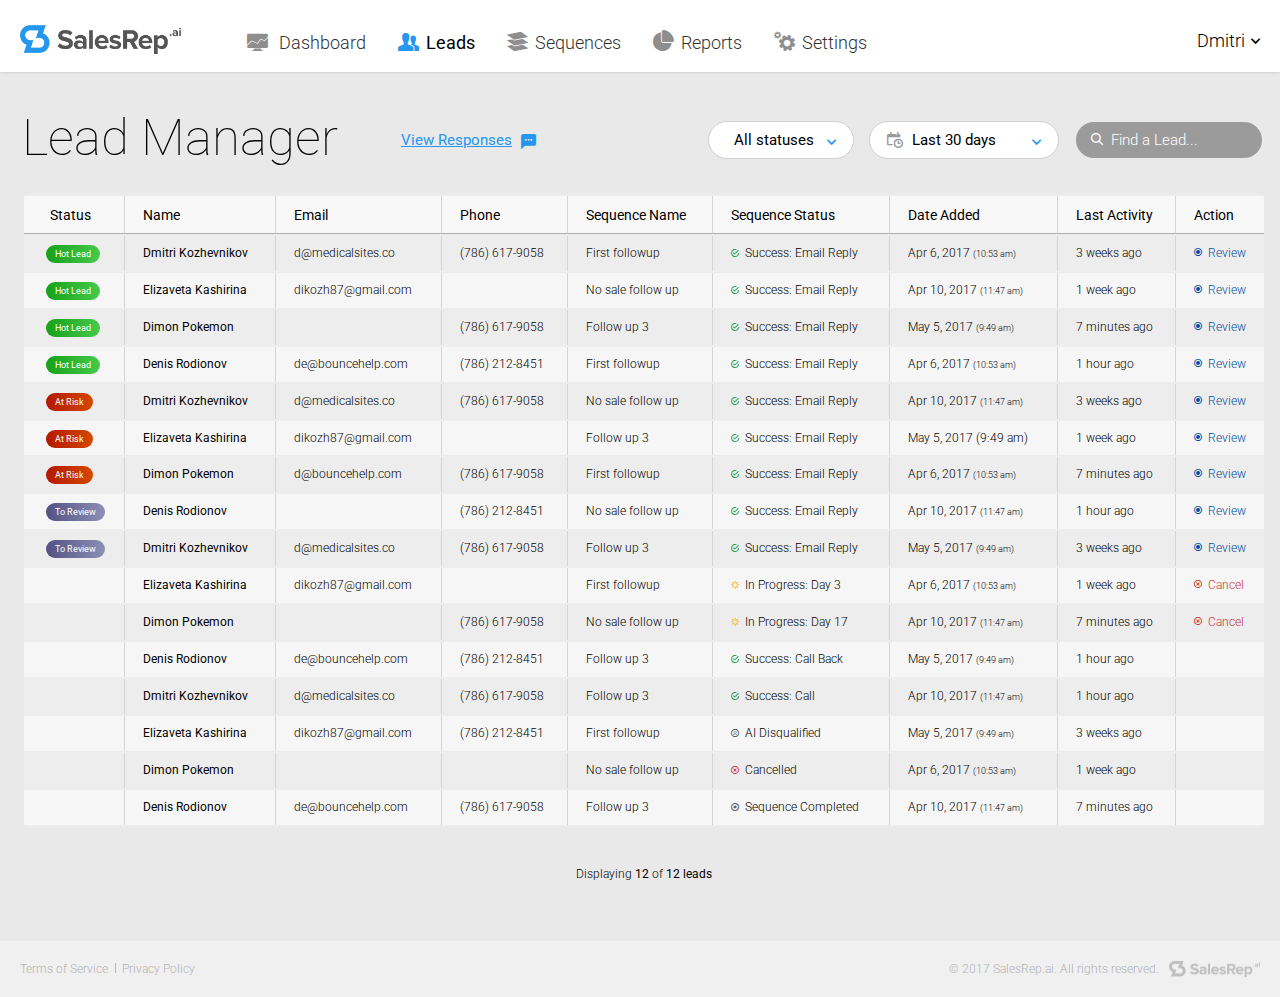
==== commit 71203520: "3005" ====
--- a/index.html
+++ b/index.html
@@ -53,7 +53,7 @@
 		<div class="headline">
 			<div class="headline__title">
 				<h1>Lead Manager</h1>
-				<a href="#popup1" class="view-link popup-opener">
+				<a href="#" class="view-link">
 					<span>View Responses</span>
 					<em class="icon-responses"></em>
 				</a>
@@ -81,299 +81,301 @@
 				</div>
 			</form>
 		</div>
-		<table class="lead-table">
-			<thead>
-				<tr>
-					<th>Status</th>
-					<th>Name</th>
-					<th>Email</th>
-					<th>Phone</th>
-					<th>Sequence Name</th>
-					<th>Sequence Status</th>
-					<th>Date Added</th>
-					<th>Last Activity</th>
-					<th>
-						<div class="tooltip__frame">
-							Action
-							<div class="tooltip">
-								<div class="tooltip__content">
-									<h3>Last Activity</h3>
-									<p>Stars are the way to mark leads. Therefore use them with caution</p>
+		<div class="lead-table">
+			<table class="lead-table__table">
+				<thead>
+					<tr>
+						<th>Status</th>
+						<th>Name</th>
+						<th>Email</th>
+						<th>Phone</th>
+						<th>Sequence Name</th>
+						<th>Sequence Status</th>
+						<th>Date Added</th>
+						<th>Last Activity</th>
+						<th>
+							<div class="tooltip__frame">
+								Action
+								<div class="tooltip">
+									<div class="tooltip__content">
+										<h3>Last Activity</h3>
+										<p>Stars are the way to mark leads. Therefore use them with caution</p>
+									</div>
 								</div>
 							</div>
-						</div>
 
-					</th>
-				</tr>
-			</thead>
-			<tbody>
-				<tr>
-					<td>
-						<span class="label label--green">Hot Lead</span>
-					</td>
-					<td>Dmitri Kozhevnikov</td>
-					<td>d@medicalsites.co</td>
-					<td>(786) 617-9058</td>
-					<td>First followup</td>
-					<td>
-						<span class="icon-success"></span>
-						Success: Email Reply
-					</td>
-					<td>Apr 6, 2017 <span class="time">(10:53 am)</span> </td>
-					<td>3 weeks ago</td>
-					<td>
-						<span class="review"><span class="icon-review"></span> Review</span>
-					</td>
-				</tr>
-				<tr>
-					<td>
-						<span class="label label--green">Hot Lead</span>
-					</td>
-					<td>Elizaveta Kashirina</td>
-					<td>dikozh87@gmail.com</td>
-					<td></td>
-					<td>No sale follow up</td>
-					<td>
-						<span class="icon-success"></span>
-						Success: Email Reply
-					</td>
-					<td>Apr 10, 2017 <span class="time">(11:47 am)</span> </td>
-					<td>1 week ago</td>
-					<td>
-						<span class="review"><span class="icon-review"></span> Review</span>
-					</td>
-				</tr>
-				<tr>
-					<td>
-						<span class="label label--green">Hot Lead</span>
-					</td>
-					<td>Dimon Pokemon</td>
-					<td></td>
-					<td>(786) 617-9058</td>
-					<td>Follow up 3</td>
-					<td>
-						<span class="icon-success"></span>
-						Success: Email Reply
-					</td>
-					<td>May 5, 2017 <span class="time">(9:49 am)</span> </td>
-					<td>7 minutes ago</td>
-					<td>
-						<span class="review"><span class="icon-review"></span> Review</span>
-					</td>
-				</tr>
-				<tr>
-					<td>
-						<span class="label label--green">Hot Lead</span>
-					</td>
-					<td>Denis Rodionov</td>
-					<td>de@bouncehelp.com</td>
-					<td>(786) 212-8451</td>
-					<td>First followup</td>
-					<td>
-						<span class="icon-success"></span>
-						Success: Email Reply
-					</td>
-					<td>Apr 6, 2017 <span class="time">(10:53 am)</span> </td>
-					<td>1 hour ago</td>
-					<td>
-						<span class="review"><span class="icon-review"></span> Review</span>
-					</td>
-				</tr>
-				<tr>
-					<td>
-						<span class="label label--red">At Risk</span>
-					</td>
-					<td>Dmitri Kozhevnikov</td>
-					<td>d@medicalsites.co</td>
-					<td>(786) 617-9058</td>
-					<td>No sale follow up</td>
-					<td>
-						<span class="icon-success"></span>
-						Success: Email Reply
-					</td>
-					<td>Apr 10, 2017 <span class="time">(11:47 am)</span> </td>
-					<td>3 weeks ago</td>
-					<td>
-						<span class="review"><span class="icon-review"></span> Review</span>
-					</td>
-				</tr>
-				<tr>
-					<td>
-						<span class="label label--red">At Risk</span>
-					</td>
-					<td>Elizaveta Kashirina</td>
-					<td>dikozh87@gmail.com</td>
-					<td></td>
-					<td>Follow up 3</td>
-					<td>
-						<span class="icon-success"></span>
-						Success: Email Reply
-					</td>
-					<td>May 5, 2017 (9:49 am)</td>
-					<td>1 week ago</td>
-					<td>
-						<span class="review"><span class="icon-review"></span> Review</span>
-					</td>
-				</tr>
-				<tr>
-					<td>
-						<span class="label label--red">At Risk</span>
-					</td>
-					<td>Dimon Pokemon</td>
-					<td>d@bouncehelp.com</td>
-					<td>(786) 617-9058</td>
-					<td>First followup</td>
-					<td>
-						<span class="icon-success"></span>
-						Success: Email Reply
-					</td>
-					<td>Apr 6, 2017 <span class="time">(10:53 am)</span> </td>
-					<td>7 minutes ago</td>
-					<td>
-						<span class="review"><span class="icon-review"></span> Review</span>
-					</td>
-				</tr>
-				<tr>
-					<td>
-						<span class="label label--violet">To Review</span>
-					</td>
-					<td>Denis Rodionov</td>
-					<td></td>
-					<td>(786) 212-8451</td>
-					<td>No sale follow up</td>
-					<td>
-						<span class="icon-success"></span>
-						Success: Email Reply
-					</td>
-					<td>Apr 10, 2017 <span class="time">(11:47 am)</span> </td>
-					<td>1 hour ago</td>
-					<td>
-						<span class="review"><span class="icon-review"></span> Review</span>
-					</td>
-				</tr>
-				<tr>
-					<td>
-						<span class="label label--violet">To Review</span>
-					</td>
-					<td>Dmitri Kozhevnikov</td>
-					<td>d@medicalsites.co</td>
-					<td>(786) 617-9058</td>
-					<td>Follow up 3</td>
-					<td>
-						<span class="icon-success"></span>
-						Success: Email Reply
-					</td>
-					<td>May 5, 2017 <span class="time">(9:49 am)</span> </td>
-					<td>3 weeks ago</td>
-					<td>
-						<span class="review"><span class="icon-review"></span> Review</span>
-					</td>
-				</tr>
-				<tr>
-					<td></td>
-					<td>Elizaveta Kashirina</td>
-					<td>dikozh87@gmail.com</td>
-					<td></td>
-					<td>First followup</td>
-					<td>
-						<span class="icon-in-progress"></span>
-						In Progress: Day 3
-					</td>
-					<td>Apr 6, 2017 <span class="time">(10:53 am)</span> </td>
-					<td>1 week ago</td>
-					<td>
-						<span class="cancel"><span class="icon-fail"></span> Cancel</span>
-					</td>
-				</tr>
-				<tr>
-					<td></td>
-					<td>Dimon Pokemon</td>
-					<td></td>
-					<td>(786) 617-9058</td>
-					<td>No sale follow up</td>
-					<td>
-						<span class="icon-in-progress"></span>
-						In Progress: Day 17
-					</td>
-					<td>Apr 10, 2017 <span class="time">(11:47 am)</span> </td>
-					<td>7 minutes ago</td>
-					<td>
-						<span class="cancel"><span class="icon-fail"></span> Cancel</span>
-					</td>
-				</tr>
-				<tr>
-					<td></td>
-					<td>Denis Rodionov</td>
-					<td>de@bouncehelp.com</td>
-					<td>(786) 212-8451</td>
-					<td>Follow up 3</td>
-					<td>
-						<span class="icon-success"></span>
-						Success: Call Back
-					</td>
-					<td>May 5, 2017 <span class="time">(9:49 am)</span> </td>
-					<td>1 hour ago</td>
-					<td></td>
-				</tr>
-				<tr>
-					<td></td>
-					<td>Dmitri Kozhevnikov</td>
-					<td>d@medicalsites.co</td>
-					<td>(786) 617-9058</td>
-					<td>Follow up 3</td>
-					<td>
-						<span class="icon-success"></span>
-						Success: Call
-					</td>
-					<td>Apr 10, 2017 <span class="time">(11:47 am)</span> </td>
-					<td>1 hour ago</td>
-					<td></td>
-				</tr>
-				<tr>
-					<td></td>
-					<td>Elizaveta Kashirina</td>
-					<td>dikozh87@gmail.com</td>
-					<td>(786) 212-8451</td>
-					<td>First followup</td>
-					<td>
-						<span class="icon-sad"></span>
-						AI Disqualified
-					</td>
-					<td>May 5, 2017 <span class="time">(9:49 am)</span> </td>
-					<td>3 weeks ago</td>
-					<td></td>
-				</tr>
-				<tr>
-					<td></td>
-					<td>Dimon Pokemon</td>
-					<td></td>
-					<td></td>
-					<td>No sale follow up</td>
-					<td>
-						<span class="icon-fail"></span>
-						Cancelled
-					</td>
-					<td>Apr 6, 2017 <span class="time">(10:53 am)</span> </td>
-					<td>1 week ago</td>
-					<td></td>
-				</tr>
-				<tr>
-					<td></td>
-					<td>Denis Rodionov</td>
-					<td>de@bouncehelp.com</td>
-					<td>(786) 617-9058</td>
-					<td>Follow up 3</td>
-					<td>
-						<span class="icon-complete"></span>
-						Sequence Completed
-					</td>
-					<td>Apr 10, 2017 <span class="time">(11:47 am)</span> </td>
-					<td>7 minutes ago</td>
-					<td></td>
-				</tr>
-			</tbody>
-		</table>
-		<p class="lead-table__pagination">Displaying 12 of 12 leads</p>
+						</th>
+					</tr>
+				</thead>
+				<tbody>
+					<tr data-value="popup1" class="popup-opener">
+						<td>
+							<span class="label label--green">Hot Lead</span>
+						</td>
+						<td>Dmitri Kozhevnikov</td>
+						<td>d@medicalsites.co</td>
+						<td>(786) 617-9058</td>
+						<td>First followup</td>
+						<td>
+							<span class="icon-success"></span>
+							Success: Email Reply
+						</td>
+						<td>Apr 6, 2017 <span class="time">(10:53 am)</span> </td>
+						<td>3 weeks ago</td>
+						<td>
+							<a href="#" class="review"><span class="icon-review"></span> Review</a>
+						</td>
+					</tr>
+					<tr data-value="popup1" class="popup-opener">
+						<td>
+							<span class="label label--green">Hot Lead</span>
+						</td>
+						<td>Elizaveta Kashirina</td>
+						<td>dikozh87@gmail.com</td>
+						<td></td>
+						<td>No sale follow up</td>
+						<td>
+							<span class="icon-success"></span>
+							Success: Email Reply
+						</td>
+						<td>Apr 10, 2017 <span class="time">(11:47 am)</span> </td>
+						<td>1 week ago</td>
+						<td>
+							<a href="#" class="review"><span class="icon-review"></span> Review</a>
+						</td>
+					</tr>
+					<tr data-value="popup1" class="popup-opener">
+						<td>
+							<span class="label label--green">Hot Lead</span>
+						</td>
+						<td>Dimon Pokemon</td>
+						<td></td>
+						<td>(786) 617-9058</td>
+						<td>Follow up 3</td>
+						<td>
+							<span class="icon-success"></span>
+							Success: Email Reply
+						</td>
+						<td>May 5, 2017 <span class="time">(9:49 am)</span> </td>
+						<td>7 minutes ago</td>
+						<td>
+							<a href="#" class="review"><span class="icon-review"></span> Review</a>
+						</td>
+					</tr>
+					<tr data-value="popup1" class="popup-opener">
+						<td>
+							<span class="label label--green">Hot Lead</span>
+						</td>
+						<td>Denis Rodionov</td>
+						<td>de@bouncehelp.com</td>
+						<td>(786) 212-8451</td>
+						<td>First followup</td>
+						<td>
+							<span class="icon-success"></span>
+							Success: Email Reply
+						</td>
+						<td>Apr 6, 2017 <span class="time">(10:53 am)</span> </td>
+						<td>1 hour ago</td>
+						<td>
+							<a href="#" class="review"><span class="icon-review"></span> Review</a>
+						</td>
+					</tr>
+					<tr data-value="popup1" class="popup-opener">
+						<td>
+							<span class="label label--red">At Risk</span>
+						</td>
+						<td>Dmitri Kozhevnikov</td>
+						<td>d@medicalsites.co</td>
+						<td>(786) 617-9058</td>
+						<td>No sale follow up</td>
+						<td>
+							<span class="icon-success"></span>
+							Success: Email Reply
+						</td>
+						<td>Apr 10, 2017 <span class="time">(11:47 am)</span> </td>
+						<td>3 weeks ago</td>
+						<td>
+							<a href="#" class="review"><span class="icon-review"></span> Review</a>
+						</td>
+					</tr>
+					<tr data-value="popup1" class="popup-opener">
+						<td>
+							<span class="label label--red">At Risk</span>
+						</td>
+						<td>Elizaveta Kashirina</td>
+						<td>dikozh87@gmail.com</td>
+						<td></td>
+						<td>Follow up 3</td>
+						<td>
+							<span class="icon-success"></span>
+							Success: Email Reply
+						</td>
+						<td>May 5, 2017 (9:49 am)</td>
+						<td>1 week ago</td>
+						<td>
+							<a href="#" class="review"><span class="icon-review"></span> Review</a>
+						</td>
+					</tr>
+					<tr data-value="popup1" class="popup-opener">
+						<td>
+							<span class="label label--red">At Risk</span>
+						</td>
+						<td>Dimon Pokemon</td>
+						<td>d@bouncehelp.com</td>
+						<td>(786) 617-9058</td>
+						<td>First followup</td>
+						<td>
+							<span class="icon-success"></span>
+							Success: Email Reply
+						</td>
+						<td>Apr 6, 2017 <span class="time">(10:53 am)</span> </td>
+						<td>7 minutes ago</td>
+						<td>
+							<a href="#" class="review"><span class="icon-review"></span> Review</a>
+						</td>
+					</tr>
+					<tr data-value="popup1" class="popup-opener">
+						<td>
+							<span class="label label--violet">To Review</span>
+						</td>
+						<td>Denis Rodionov</td>
+						<td></td>
+						<td>(786) 212-8451</td>
+						<td>No sale follow up</td>
+						<td>
+							<span class="icon-success"></span>
+							Success: Email Reply
+						</td>
+						<td>Apr 10, 2017 <span class="time">(11:47 am)</span> </td>
+						<td>1 hour ago</td>
+						<td>
+							<a href="#" class="review"><span class="icon-review"></span> Review</a>
+						</td>
+					</tr>
+					<tr data-value="popup1" class="popup-opener">
+						<td>
+							<span class="label label--violet">To Review</span>
+						</td>
+						<td>Dmitri Kozhevnikov</td>
+						<td>d@medicalsites.co</td>
+						<td>(786) 617-9058</td>
+						<td>Follow up 3</td>
+						<td>
+							<span class="icon-success"></span>
+							Success: Email Reply
+						</td>
+						<td>May 5, 2017 <span class="time">(9:49 am)</span> </td>
+						<td>3 weeks ago</td>
+						<td>
+							<a href="#" class="review"><span class="icon-review"></span> Review</a>
+						</td>
+					</tr>
+					<tr data-value="popup1" class="popup-opener">
+						<td></td>
+						<td>Elizaveta Kashirina</td>
+						<td>dikozh87@gmail.com</td>
+						<td></td>
+						<td>First followup</td>
+						<td>
+							<span class="icon-in-progress"></span>
+							In Progress: Day 3
+						</td>
+						<td>Apr 6, 2017 <span class="time">(10:53 am)</span> </td>
+						<td>1 week ago</td>
+						<td>
+							<a href="#" class="cancel"><span class="icon-fail"></span> Cancel</a>
+						</td>
+					</tr>
+					<tr data-value="popup1" class="popup-opener">
+						<td></td>
+						<td>Dimon Pokemon</td>
+						<td></td>
+						<td>(786) 617-9058</td>
+						<td>No sale follow up</td>
+						<td>
+							<span class="icon-in-progress"></span>
+							In Progress: Day 17
+						</td>
+						<td>Apr 10, 2017 <span class="time">(11:47 am)</span> </td>
+						<td>7 minutes ago</td>
+						<td>
+							<a href="#" class="cancel"><span class="icon-fail"></span> Cancel</a>
+						</td>
+					</tr>
+					<tr data-value="popup1" class="popup-opener">
+						<td></td>
+						<td>Denis Rodionov</td>
+						<td>de@bouncehelp.com</td>
+						<td>(786) 212-8451</td>
+						<td>Follow up 3</td>
+						<td>
+							<span class="icon-success"></span>
+							Success: Call Back
+						</td>
+						<td>May 5, 2017 <span class="time">(9:49 am)</span> </td>
+						<td>1 hour ago</td>
+						<td></td>
+					</tr>
+					<tr data-value="popup1" class="popup-opener">
+						<td></td>
+						<td>Dmitri Kozhevnikov</td>
+						<td>d@medicalsites.co</td>
+						<td>(786) 617-9058</td>
+						<td>Follow up 3</td>
+						<td>
+							<span class="icon-success"></span>
+							Success: Call
+						</td>
+						<td>Apr 10, 2017 <span class="time">(11:47 am)</span> </td>
+						<td>1 hour ago</td>
+						<td></td>
+					</tr>
+					<tr data-value="popup1" class="popup-opener">
+						<td></td>
+						<td>Elizaveta Kashirina</td>
+						<td>dikozh87@gmail.com</td>
+						<td>(786) 212-8451</td>
+						<td>First followup</td>
+						<td>
+							<span class="icon-sad"></span>
+							AI Disqualified
+						</td>
+						<td>May 5, 2017 <span class="time">(9:49 am)</span> </td>
+						<td>3 weeks ago</td>
+						<td></td>
+					</tr>
+					<tr data-value="popup1" class="popup-opener">
+						<td></td>
+						<td>Dimon Pokemon</td>
+						<td></td>
+						<td></td>
+						<td>No sale follow up</td>
+						<td>
+							<span class="icon-fail"></span>
+							Cancelled
+						</td>
+						<td>Apr 6, 2017 <span class="time">(10:53 am)</span> </td>
+						<td>1 week ago</td>
+						<td></td>
+					</tr>
+					<tr data-value="popup1" class="popup-opener">
+						<td></td>
+						<td>Denis Rodionov</td>
+						<td>de@bouncehelp.com</td>
+						<td>(786) 617-9058</td>
+						<td>Follow up 3</td>
+						<td>
+							<span class="icon-complete"></span>
+							Sequence Completed
+						</td>
+						<td>Apr 10, 2017 <span class="time">(11:47 am)</span> </td>
+						<td>7 minutes ago</td>
+						<td></td>
+					</tr>
+				</tbody>
+			</table>
+			<p class="lead-table__pagination">Displaying <span>12</span> of <span>12 leads</span></p>
+		</div>
 	</div>
 </div>
 <footer class="footer">
@@ -385,7 +387,6 @@
 		<p class="footer__info">© 2017 SalesRep.ai.  All rights reserved. <a href="#" class="footer__logo"><img src="images/footer-logo.png" alt="SalesRep"/></a></p>
 	</div>
 </footer>
-<a href="#" class="help"><span>Call for help</span></a>
 </div>
 <div class="popup" id="popup1">
 	<span class="popup__overlay"></span>
@@ -432,7 +433,7 @@
 				<h3><span class="icon-sequences"></span>sequence started:  Follow up 2 </h3>
 				<p class="date">MAY 5, 2017  9:41 am</p>
 			</div>
-			<div class="modal__content">
+			<div class="clear">
 				<div class="dialog">
 					<div class="dialog__title">
 						<h3>Day 1</h3>
@@ -448,22 +449,48 @@
 							<span class="day">May 5, 9:41 am EST</span>
 						</div>
 					</div>
-					<div class="dialog__row dialog--new">
+					<div class="dialog__row dialog--toggle">
 						<div class="badge">
 							<div class="badge__icon badge--email"></div>
 						</div>
 						<div class="dialog__summary">
-							<span>Email Sent</span>
-							<span class="day">May 5, 11:11 am EST</span>
-						</div>
-					</div>
-					<div class="dialog__row dialog--new">
+							<div class="dialog__opener">
+								<span>Email Sent</span>
+								<span class="day">May 5, 11:11 am EST</span>
+							</div>
+							<div class="dialog__content">
+								<form action="#">
+									<a href="#" class="dialog__field-close"><span class="icon-close"></span></a>
+									<label><strong>Your reply</strong> via Email</label>
+									<textarea placeholder="Start here"></textarea>
+									<div class="dialog__form-btns">
+										<button class="btn btn--blue"><span class="icon-envelope"></span> Send</button>
+										<button class="btn btn--naked dialog__close">Discard</button>
+									</div>
+								</form>
+							</div>
+						</div>
+					</div>
+					<div class="dialog__row dialog--toggle">
 						<div class="badge">
 							<div class="badge__icon badge--sms"></div>
 						</div>
 						<div class="dialog__summary">
-							<span>SMS Sent</span>
-							<span class="day">May 5, 2:41 pm EST</span>
+							<div class="dialog__opener">
+								<span>SMS Sent</span>
+								<span class="day">May 5, 11:11 am EST</span>
+							</div>
+							<div class="dialog__content">
+								<form action="#">
+									<a href="#" class="dialog__field-close"><span class="icon-close"></span></a>
+									<label><strong>Your reply</strong> via Email</label>
+									<textarea placeholder="Start here"></textarea>
+									<div class="dialog__form-btns">
+										<button class="btn btn--blue"><span class="icon-envelope"></span> Send</button>
+										<button class="btn btn--naked dialog__close">Discard</button>
+									</div>
+								</form>
+							</div>
 						</div>
 					</div>
 					<div class="dialog__row">
@@ -489,13 +516,26 @@
 							<span class="day">May 5, 9:41 am EST</span>
 						</div>
 					</div>
-					<div class="dialog__row dialog--new">
+					<div class="dialog__row dialog--toggle">
 						<div class="badge">
 							<div class="badge__icon badge--email"></div>
 						</div>
 						<div class="dialog__summary">
-							<span>Email Sent</span>
-							<span class="day">May 5, 11:11 am EST</span>
+							<div class="dialog__opener">
+								<span>Email Sent</span>
+								<span class="day">May 5, 11:11 am EST</span>
+							</div>
+							<div class="dialog__content">
+								<form action="#">
+									<a href="#" class="dialog__field-close"><span class="icon-close"></span></a>
+									<label><strong>Your reply</strong> via Email</label>
+									<textarea placeholder="Start here"></textarea>
+									<div class="dialog__form-btns">
+										<button class="btn btn--blue"><span class="icon-envelope"></span> Send</button>
+										<button class="btn btn--naked dialog__close">Discard</button>
+									</div>
+								</form>
+							</div>
 						</div>
 					</div>
 					<div class="dialog__row dialog--answer dialog--info">
@@ -538,22 +578,47 @@
 							</div>
 						</div>
 					</div>
-					<div class="dialog__row dialog--new">
+					<div class="dialog__row dialog--toggle">
 						<div class="badge">
 							<div class="badge__icon badge--email"></div>
 						</div>
 						<div class="dialog__summary">
-							<span><strong>AI Replied </strong> Email Sent</span>
+							<div class="dialog__opener">
+								<span>Email Sent</span>
+								<span class="day">May 5, 11:11 am EST</span>
+							</div>
+							<div class="dialog__content">
+								<form action="#">
+									<a href="#" class="dialog__field-close"><span class="icon-close"></span></a>
+									<label><strong>Your reply</strong> via Email</label>
+									<textarea placeholder="Start here"></textarea>
+									<div class="dialog__form-btns">
+										<button class="btn btn--blue"><span class="icon-envelope"></span> Send</button>
+										<button class="btn btn--naked dialog__close">Discard</button>
+									</div>
+								</form>
+							</div>
+						</div>
+					</div>
+					<div class="dialog__notification slide-box">
+						<div class="dialog__notification-wrapper slide-box__opener">
+							<span class="dialog__attention-icon">!</span>
+							<span class="dialog__notification-text">
+								Notifications sent
+								<span class="dialog__notification-number">2</span>
+							</span>
 							<span class="day">May 5, 11:11 am EST</span>
 						</div>
-					</div>
-					<div class="dialog__notification">
-						<span class="dialog__attention-icon">!</span>
-						<span class="dialog__notification-text">
-							Notifications sent
-							<span class="dialog__notification-number">2</span>
-						</span>
-						<span class="day">May 5, 11:11 am EST</span>
+						<div class="slide-box__content">
+							<div class="dialog__notification-content">
+								<p>Yes I’m interested</p>
+								<br/>
+								<p>Dmitri Kozhevnikov</p>
+								<p>Founder & CEO</p>
+								<p>786 617 9058</p>
+								<p>bouncehelp.com</p>
+							</div>
+						</div>
 					</div>
 					<div class="dialog__row dialog--answer dialog--message">
 						<div class="badge">
@@ -599,10 +664,25 @@
 							</div>
 						</div>
 					</div>
-					<div class="dialog__notification">
-						<span class="dialog__attention-icon">!</span>
-						<span class="dialog__notification-text">Notifications sent</span>
-						<span class="day">May 5, 11:11 am EST</span>
+					<div class="dialog__notification slide-box">
+						<div class="dialog__notification-wrapper slide-box__opener">
+							<span class="dialog__attention-icon">!</span>
+							<span class="dialog__notification-text">
+								Notifications sent
+								<span class="dialog__notification-number">2</span>
+							</span>
+							<span class="day">May 5, 11:11 am EST</span>
+						</div>
+						<div class="slide-box__content">
+							<div class="dialog__notification-content">
+								<p>Yes I’m interested</p>
+								<br/>
+								<p>Dmitri Kozhevnikov</p>
+								<p>Founder & CEO</p>
+								<p>786 617 9058</p>
+								<p>bouncehelp.com</p>
+							</div>
+						</div>
 					</div>
 					<div class="dialog__row dialog--answer dialog--message">
 						<div class="badge">
@@ -636,20 +716,26 @@
 						<button class="btn btn--blue" disabled><span class="icon-envelope"></span> Email</button>
 						<button class="btn btn--orange" disabled><span class="icon-sms"></span> Sms</button>
 					</div>
-					<div class="dialog__row dialog--textfield">
-						<div class="badge">
-							<div class="badge__icon badge--email"></div>
-						</div>
-						<div class="dialog__summary">
-							<form action="#">
-								<a href="#" class="dialog__field-close"><span class="icon-close"></span></a>
-								<label><strong>Your reply</strong> via Email</label>
-								<textarea placeholder="Start here"></textarea>
-								<div class="dialog__form-btns">
-									<button class="btn btn--blue"><span class="icon-envelope"></span> Send</button>
-									<button class="btn btn--naked">Discard</button>
-								</div>
-							</form>
+					<div class="dialog__row dialog--toggle">
+						<div class="badge">
+							<div class="badge__icon badge--sms"></div>
+						</div>
+						<div class="dialog__summary">
+							<div class="dialog__opener">
+								<span>SMS Sent</span>
+								<span class="day">May 5, 11:11 am EST</span>
+							</div>
+							<div class="dialog__content">
+								<form action="#">
+									<a href="#" class="dialog__field-close"><span class="icon-close"></span></a>
+									<label><strong>Your reply</strong> via Email</label>
+									<textarea placeholder="Start here"></textarea>
+									<div class="dialog__form-btns">
+										<button class="btn btn--blue"><span class="icon-envelope"></span> Send</button>
+										<button class="btn btn--naked dialog__close">Discard</button>
+									</div>
+								</form>
+							</div>
 						</div>
 					</div>
 					<div class="dialog__row dialog--message dialog--replied">
--- a/css/main.css
+++ b/css/main.css
@@ -18,38 +18,10 @@
             transform: translateY(0);
     opacity: 1; } }
 
-@-webkit-keyframes help {
-  25% {
-    -webkit-transform: rotate(10deg) scale(1.1);
-            transform: rotate(10deg) scale(1.1); }
-  50% {
-    -webkit-transform: scale(0.9);
-            transform: scale(0.9); }
-  75% {
-    -webkit-transform: rotate(-10deg) scale(1.1);
-            transform: rotate(-10deg) scale(1.1); }
-  100% {
-    -webkit-transform: scale(0.9);
-            transform: scale(0.9); } }
-
-@keyframes help {
-  25% {
-    -webkit-transform: rotate(10deg) scale(1.1);
-            transform: rotate(10deg) scale(1.1); }
-  50% {
-    -webkit-transform: scale(0.9);
-            transform: scale(0.9); }
-  75% {
-    -webkit-transform: rotate(-10deg) scale(1.1);
-            transform: rotate(-10deg) scale(1.1); }
-  100% {
-    -webkit-transform: scale(0.9);
-            transform: scale(0.9); } }
-
 .rel {
   position: relative; }
 
-.flexible-row, .header .container, .headline, .headline__title, .footer .container, .modal__footer, .modal__headline, .dialog__summary, .dialog__notification, .day-block__heading, .day-block__summary, .message-resp__title, .message-resp__body {
+.flexible-row, .header .container, .headline, .headline__title, .footer .container, .modal__footer, .modal__headline, .dialog__summary, .dialog__notification-wrapper, .dialog__opener, .day-block__heading, .day-block__summary, .message-resp__title, .message-resp__body {
   display: -webkit-box;
   display: -ms-flexbox;
   display: flex;
@@ -93,7 +65,8 @@
 input,
 textarea,
 select {
-  font: 15px Roboto, sans-serif; }
+  font: 15px Roboto, sans-serif;
+  outline: none; }
 
 form,
 fieldset {
@@ -113,11 +86,11 @@
   resize: none;
   -webkit-box-sizing: border-box;
           box-sizing: border-box;
-  font-size: 15px; }
+  font-size: 15px;
+  outline: none; }
 
 table {
-  border-collapse: collapse;
-  border-spacing: 0; }
+  border-spacing: 0 2px; }
 
 p {
   margin: 0 0 0.5em; }
@@ -128,10 +101,10 @@
   src: url("../fonts/icons.eot?#iefix") format("eot"), url("../fonts/icons.woff") format("woff"), url("../fonts/icons.ttf") format("truetype"), url("../fonts/icons.svg#icons") format("svg"); }
 
 [class^="icon-"],
-[class*=" icon-"], .select-field__opener, .headline-search, .help span, .badge__icon, .badge__rec {
+[class*=" icon-"], .select-field__opener, .headline-search, .badge__icon, .badge__rec {
   line-height: 1; }
   [class^="icon-"]:before,
-  [class*=" icon-"]:before, .select-field__opener:before, .headline-search:before, .help span:before, .badge__icon:before, .badge__rec:before {
+  [class*=" icon-"]:before, .select-field__opener:before, .headline-search:before, .badge__icon:before, .badge__rec:before {
     font-family: "icons";
     -webkit-font-smoothing: antialiased;
     -moz-osx-font-smoothing: grayscale;
@@ -144,6 +117,10 @@
 * {
   -webkit-font-smoothing: antialiased; }
 
+.toggle-box__content,
+.slide-box__content {
+  display: none; }
+
 @font-face {
   font-family: "icons";
   src: url("../fonts/icons.eot");
@@ -158,7 +135,7 @@
 .icon-calendar:before {
   content: '\E003'; }
 
-.icon-call:before, .help span:before {
+.icon-call:before {
   content: '\E004'; }
 
 .icon-close:before {
@@ -307,7 +284,7 @@
   -webkit-box-flex: 1;
       -ms-flex: 1 0 auto;
           flex: 1 0 auto;
-  margin: 1px 35px 0 66px;
+  margin: 3px 35px 0 66px;
   font-size: 18px; }
   @media (max-width: 1023px) {
     .navigation {
@@ -317,24 +294,25 @@
     padding: 0;
     margin: 0;
     font-weight: 300; }
-  .navigation li {
-    display: inline-block;
-    margin-left: 26px; }
-    .navigation li:first-child {
-      margin-left: 0; }
-    .navigation li:hover a {
-      color: #000; }
-    .navigation li:hover span {
-      color: #2597ee; }
   .navigation a {
     color: #333;
     text-decoration: none; }
   .navigation span {
     color: #8e8e8e;
     margin-right: 7px;
-    font-size: 22px;
+    font-size: 21px;
     display: inline-block;
-    vertical-align: bottom; }
+    vertical-align: bottom;
+    -webkit-transform: translateY(2px);
+            transform: translateY(2px); }
+  .navigation li {
+    display: inline-block;
+    margin-left: 28px; }
+    .navigation li:first-child {
+      margin-left: 0; }
+    .navigation li:hover span,
+    .navigation li:hover a {
+      color: #2597ee; }
   .navigation .active {
     font-weight: normal; }
     .navigation .active a {
@@ -352,9 +330,11 @@
       color: inherit;
       text-decoration: none; }
     .user-tools__name span {
-      margin-left: 1px;
-      font-size: 10px;
-      vertical-align: baseline; }
+      margin-left: 2px;
+      font-size: 9px;
+      -webkit-transform: translateY(-3px);
+              transform: translateY(-3px);
+      display: inline-block; }
 
 .tools-tooltip {
   position: absolute;
@@ -469,7 +449,8 @@
   .headline__title {
     -webkit-box-pack: start;
         -ms-flex-pack: start;
-            justify-content: flex-start; }
+            justify-content: flex-start;
+    margin-left: 2px; }
     @media (max-width: 1219px) {
       .headline__title {
         margin-bottom: 20px; } }
@@ -497,11 +478,14 @@
   .headline .view-link {
     font-size: 15px;
     text-decoration: none;
-    margin-left: 26px; }
+    margin-left: 25px;
+    display: inline-block;
+    -webkit-transform: translateY(1px);
+            transform: translateY(1px); }
     .headline .view-link span {
       text-decoration: underline; }
     .headline .view-link em {
-      margin-left: 6px;
+      margin-left: 5px;
       vertical-align: middle;
       display: inline-block;
       -webkit-transform: translateY(2px);
@@ -512,7 +496,9 @@
     -webkit-box-flex: 1;
         -ms-flex: 1 0 auto;
             flex: 1 0 auto;
-    text-align: right; }
+    text-align: right;
+    margin-top: 2px;
+    margin-right: -2px; }
     @media (max-width: 1219px) {
       .headline form {
         text-align: left;
@@ -535,12 +521,13 @@
       margin-left: 0; }
 
 .select-field {
-  margin-left: 13px;
+  margin-left: 12px;
   background: #fff;
-  border: 1px solid #afafaf;
-  border-radius: 18px;
+  border: 1px solid #d0d0d0;
+  border-radius: 19px;
   display: inline-block;
-  position: relative; }
+  position: relative;
+  cursor: pointer; }
   @media (max-width: 1219px) {
     .select-field {
       -webkit-box-flex: 1;
@@ -554,7 +541,8 @@
       margin-bottom: 20px;
       display: block; } }
   .select-field select {
-    height: 34px;
+    display: block;
+    height: 36px;
     line-height: 34px;
     font-size: 15px;
     background: none;
@@ -563,12 +551,18 @@
     -webkit-appearance: none;
        -moz-appearance: none;
             appearance: none;
-    padding: 0 45px 0 20px; }
+    padding: 0 39px 0 25px; }
     @media (max-width: 1219px) {
       .select-field select {
         width: 100%; } }
-  .select-field--icon select {
-    padding-left: 40px; }
+  .select-field--icon {
+    width: 188px; }
+    @media (max-width: 767px) {
+      .select-field--icon {
+        width: auto; } }
+    .select-field--icon select {
+      padding-left: 42px;
+      padding-right: 42px; }
   .select-field__icon, .select-field__opener {
     position: absolute;
     bottom: 1px;
@@ -587,25 +581,25 @@
     border-radius: 50%; }
   .select-field__opener {
     right: 1px;
-    padding-right: 12px;
+    padding-right: 11px;
     color: #2597ee; }
     .select-field__opener:before {
-      font-size: 10px; }
+      font-size: 9px; }
   .select-field__icon {
     left: 1px;
-    padding-left: 12px;
+    padding-left: 14px;
     color: #999;
     text-align: center; }
     .select-field__icon:before {
-      font-size: 14px; }
+      font-size: 16px; }
 
 .headline-search {
   display: inline-block;
   position: relative;
-  margin-left: 13px;
+  margin-left: 14px;
   background: #9b9b9b;
   border-radius: 18px;
-  padding: 0 10px;
+  padding: 0 10px 0 8px;
   color: #fff; }
   @media (max-width: 1219px) {
     .headline-search {
@@ -620,19 +614,20 @@
     position: absolute;
     top: 0;
     bottom: 0;
-    left: 14px;
-    width: 20px;
+    left: 12px;
+    width: 18px;
     text-align: center;
-    line-height: 32px; }
+    line-height: 34px; }
   .headline-search input {
     border: none;
     background: none;
     font-size: 15px;
-    line-height: 34px;
+    line-height: 36px;
     padding: 0 0 0 27px;
-    width: 166px;
+    width: 168px;
     outline: none;
-    color: #fff; }
+    color: #fff;
+    font-weight: 300; }
     @media (max-width: 1219px) {
       .headline-search input {
         width: 100%; } }
@@ -646,8 +641,10 @@
 .footer {
   background: #f0f0f0;
   padding: 20px 0;
-  color: #666;
-  font-size: 12px; }
+  color: #b3b3b3;
+  font-size: 12px;
+  font-weight: 300;
+  line-height: 16px; }
   @media (max-width: 767px) {
     .footer .container {
       display: block; } }
@@ -666,58 +663,31 @@
         width: 1px;
         height: 10px;
         display: inline-block;
-        background: #666;
+        background: #b3b3b3;
         margin-right: 6px;
-        vertical-align: bottom; }
+        vertical-align: baseline; }
       .footer__nav li:first-child {
         margin-left: 0; }
         .footer__nav li:first-child:before {
           display: none; }
     .footer__nav a {
-      color: #666;
+      color: #b3b3b3;
       text-decoration: none; }
       .footer__nav a:hover {
         color: #2597ee; }
   .footer__info {
     margin: 0;
-    -webkit-transform: translateY(2px);
-            transform: translateY(2px); }
+    display: -webkit-box;
+    display: -ms-flexbox;
+    display: flex;
+    -webkit-box-pack: center;
+        -ms-flex-pack: center;
+            justify-content: center; }
   .footer__logo {
-    vertical-align: baseline;
-    display: inline-block;
-    margin-left: 10px;
-    -webkit-transform: translateY(1px);
-            transform: translateY(1px); }
+    margin-left: 10px; }
     .footer__logo img {
       display: block;
       width: 91px; }
-
-.help {
-  position: fixed;
-  left: 53px;
-  bottom: 76px;
-  background: #2597ee;
-  border-radius: 50%;
-  padding: 4px;
-  border: 1px solid #fff;
-  -webkit-box-shadow: 0 0 10px rgba(0, 0, 0, 0.4);
-          box-shadow: 0 0 10px rgba(0, 0, 0, 0.4);
-  text-decoration: none;
-  color: #fff; }
-  .help span {
-    display: block;
-    width: 25px;
-    height: 25px;
-    text-align: center;
-    padding: 4px;
-    border: 2px solid #fff;
-    border-radius: 50%;
-    font-size: 0; }
-    .help span:before {
-      font-size: 25px; }
-  .help:hover {
-    -webkit-animation: help 3s infinite;
-            animation: help 3s infinite; }
 
 .badge {
   position: relative;
@@ -765,7 +735,8 @@
   line-height: 27px;
   padding: 2px 18px;
   cursor: pointer;
-  white-space: nowrap; }
+  white-space: nowrap;
+  outline: none; }
   .btn--blue {
     background: #2597ee; }
     .btn--blue:hover {
@@ -808,7 +779,7 @@
   font-size: 9px;
   line-height: 18px;
   white-space: nowrap;
-  font-weight: 300; }
+  font-weight: normal; }
   .label--green {
     background: -webkit-gradient(linear, left top, right top, from(#17a11a), to(#46ca4b));
     background: linear-gradient(to right, #17a11a 0%, #46ca4b 100%); }
@@ -918,7 +889,10 @@
     -webkit-box-orient: vertical;
     -webkit-box-direction: normal;
         -ms-flex-direction: column;
-            flex-direction: column; }
+            flex-direction: column;
+    overflow-y: auto;
+    overflow-x: hidden;
+    margin-right: 12px; }
   .modal__headline {
     border-bottom: 1px solid #a3a3a3;
     padding-bottom: 16px;
@@ -938,11 +912,6 @@
       font-weight: bold;
       color: #999;
       font-size: 9px; }
-  .modal__content {
-    overflow-y: auto;
-    overflow-x: hidden;
-    margin-right: -35px;
-    padding-right: 35px; }
 
 .popup {
   position: fixed;
@@ -973,7 +942,8 @@
     background: rgba(0, 0, 0, 0.2); }
   .popup__box {
     width: 700px;
-    max-height: 616px; }
+    max-height: 616px;
+    border-radius: 5px; }
     @media (max-width: 767px) {
       .popup__box {
         width: auto; } }
@@ -1046,14 +1016,17 @@
 width: 8px;
 background-color: #666;*/
 .lead-table {
-  width: 100%;
-  background: #ededed;
-  line-height: 20px; }
+  margin: 0 -4px 40px 4px; }
+  .lead-table__table {
+    background: #ededed;
+    line-height: 20px;
+    border-radius: 5px;
+    width: 100%; }
   .lead-table thead {
     background: #f8f8f8; }
   .lead-table th,
   .lead-table td {
-    padding: 12px 5px 4px 18px;
+    padding: 7px 5px 7px 18px;
     border: none; }
     .lead-table th:not(:first-child),
     .lead-table td:not(:first-child) {
@@ -1061,7 +1034,10 @@
   .lead-table th {
     text-align: left;
     font-size: 14px;
-    font-weight: normal; }
+    font-weight: normal;
+    padding-bottom: 8px;
+    padding-top: 9px;
+    border-bottom: 1px solid #adadad; }
     .lead-table th:first-child {
       padding-left: 26px; }
   .lead-table td {
@@ -1070,12 +1046,29 @@
       padding-left: 22px; }
     .lead-table td:nth-child(2) {
       font-weight: normal; }
-  .lead-table tr:nth-child(2n) td {
-    background: #f6f6f6; }
-  .lead-table tr:hover td {
-    background: #f0f7fd; }
+  .lead-table tr {
+    cursor: pointer; }
+    .lead-table tr:nth-child(2n) td {
+      background: #f6f6f6; }
+    .lead-table tr:hover td {
+      background: #f0f7fd; }
   .lead-table .time {
     font-size: 9px; }
+  .lead-table .review,
+  .lead-table .cancel {
+    text-decoration: none; }
+    .lead-table .review span,
+    .lead-table .cancel span {
+      display: inline-block;
+      vertical-align: top;
+      -webkit-transform: translateY(5px);
+              transform: translateY(5px); }
+    .lead-table .review:hover,
+    .lead-table .cancel:hover {
+      text-decoration: underline; }
+      .lead-table .review:hover span,
+      .lead-table .cancel:hover span {
+        text-decoration: none; }
   .lead-table .review {
     color: #004ea4; }
   .lead-table .cancel {
@@ -1101,7 +1094,10 @@
   .lead-table__pagination {
     text-align: center;
     font-size: 12px;
-    margin: 46px 0 0; }
+    margin: 40px 0 0;
+    font-weight: 300; }
+    .lead-table__pagination span {
+      font-weight: normal; }
 
 .dialog {
   display: -webkit-box;
@@ -1139,6 +1135,8 @@
             justify-content: space-between; }
     .dialog__row:hover .dialog__summary {
       background: #fff; }
+  .dialog p {
+    margin: 0; }
   .dialog .badge {
     display: block;
     margin-right: 10px; }
@@ -1151,8 +1149,6 @@
       text-decoration: none; }
       .dialog__summary a:hover {
         text-decoration: underline; }
-  .dialog--new .dialog__summary {
-    background: #f6f6f6; }
   .dialog--answer {
     -webkit-box-orient: horizontal;
     -webkit-box-direction: reverse;
@@ -1177,6 +1173,10 @@
       margin-top: 5px; }
     .dialog--message + .dialog__notification, .dialog--info + .dialog__notification {
       margin-top: 0; }
+  .dialog--info {
+    -webkit-box-align: center;
+        -ms-flex-align: center;
+            align-items: center; }
   .dialog--message .dialog__summary {
     display: block;
     padding-left: 0;
@@ -1198,11 +1198,15 @@
   .dialog__notification {
     background: #d3d3d3;
     margin: 20px 0;
-    border-radius: 5px;
-    padding: 5px 14px 5px 10px; }
+    border-radius: 5px; }
     .dialog__notification + .dialog--message,
     .dialog__notification + .dialog--info {
       margin-top: 20px; }
+  .dialog__notification-wrapper {
+    padding: 5px 14px 5px 10px;
+    cursor: pointer; }
+  .dialog__notification-content {
+    padding: 10px; }
   .dialog__notification-text {
     font-weight: 300;
     margin-right: 10px;
@@ -1244,6 +1248,34 @@
   .dialog__buttons-label {
     font-weight: bold;
     margin: 0 12px 0 0; }
+  .dialog__field-close {
+    position: absolute;
+    top: 15px;
+    right: 15px;
+    color: #acacac;
+    font-size: 9px;
+    text-decoration: none !important; }
+  .dialog--replied .dialog__summary {
+    -webkit-box-shadow: 0 0 2px #2597ee;
+            box-shadow: 0 0 2px #2597ee;
+    background: #fff;
+    color: #000; }
+  .dialog--replied .dialog__day {
+    color: #000; }
+  .dialog--toggle {
+    -webkit-transition: all .15s ease;
+    transition: all .15s ease; }
+    .dialog--toggle .dialog__summary {
+      display: block;
+      -webkit-transition: all .15s ease;
+      transition: all .15s ease;
+      background: #f6f6f6;
+      padding: 0; }
+  .dialog__opener {
+    padding: 6px 12px;
+    cursor: pointer; }
+  .dialog__content {
+    display: none; }
   .dialog--textfield {
     width: 100%; }
     .dialog--textfield .dialog__summary {
@@ -1259,19 +1291,6 @@
     .dialog--textfield textarea {
       margin-bottom: 10px;
       min-height: 90px; }
-  .dialog__field-close {
-    position: absolute;
-    top: 15px;
-    right: 15px;
-    color: #acacac;
-    font-size: 9px; }
-  .dialog--replied .dialog__summary {
-    -webkit-box-shadow: 0 0 2px #2597ee;
-            box-shadow: 0 0 2px #2597ee;
-    background: #fff;
-    color: #000; }
-  .dialog--replied .dialog__day {
-    color: #000; }
 
 .details {
   background: #f6f6f6;
@@ -1358,7 +1377,14 @@
   .sequences__item {
     border-radius: 5px;
     background: #fff;
-    height: 100%; }
+    height: 100%;
+    -webkit-transition: all .15s ease;
+    transition: all .15s ease; }
+    .sequences__item:hover {
+      -webkit-transform: translateY(-2px);
+              transform: translateY(-2px);
+      -webkit-box-shadow: 0 3px 4px rgba(0, 0, 0, 0.02);
+              box-shadow: 0 3px 4px rgba(0, 0, 0, 0.02); }
   .sequences__header {
     padding: 19px 15px 15px; }
     .sequences__header h2 {
@@ -1438,6 +1464,19 @@
       margin-left: 11px; }
       .sequences__icons .badge:first-child {
         margin-left: 0; }
+  .sequences__edit {
+    float: right;
+    background: #e5f2fd;
+    border-radius: 5px;
+    margin-left: 10px;
+    border: 1px solid #b2dcf6;
+    text-decoration: none;
+    color: #007ecb;
+    font-size: 10px;
+    line-height: 12px;
+    padding: 5px 12px; }
+    .sequences__edit:hover {
+      background: #b2dcf6; }
 
 .create-block {
   background: #454545;
